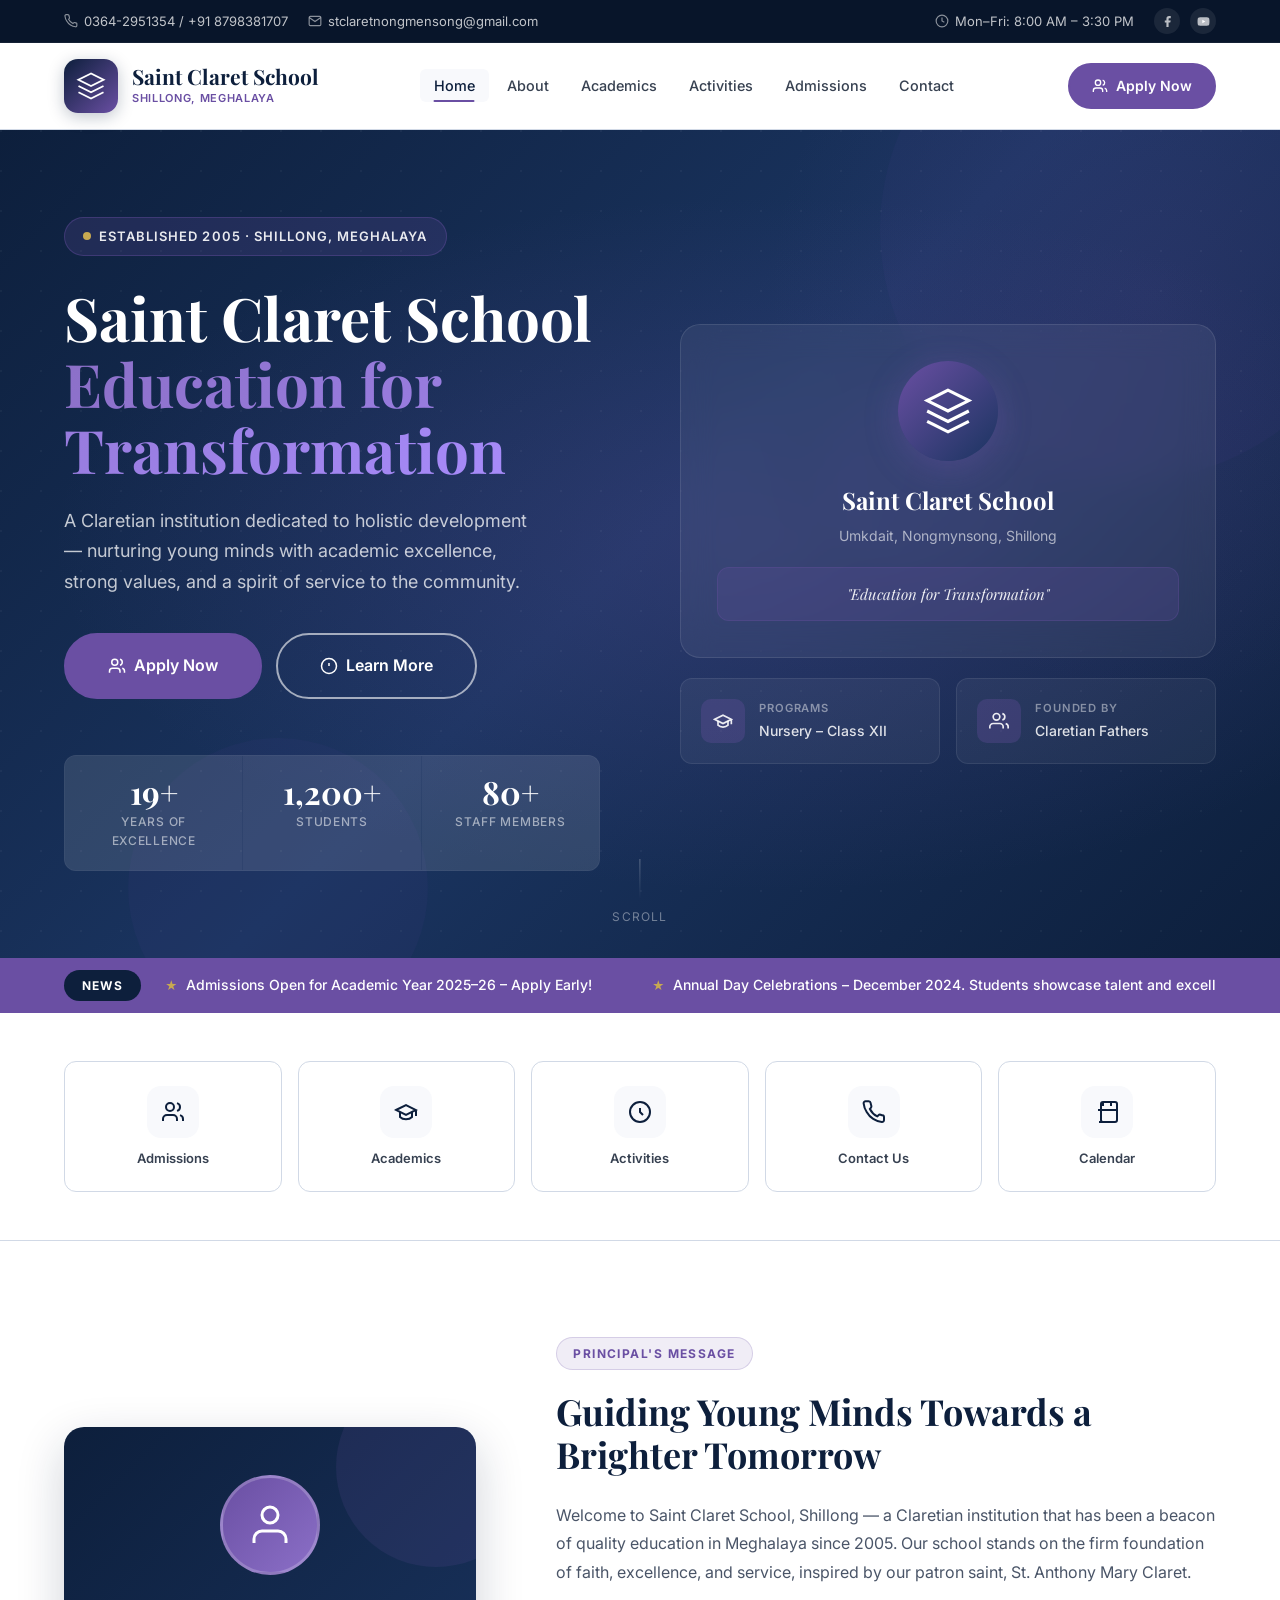
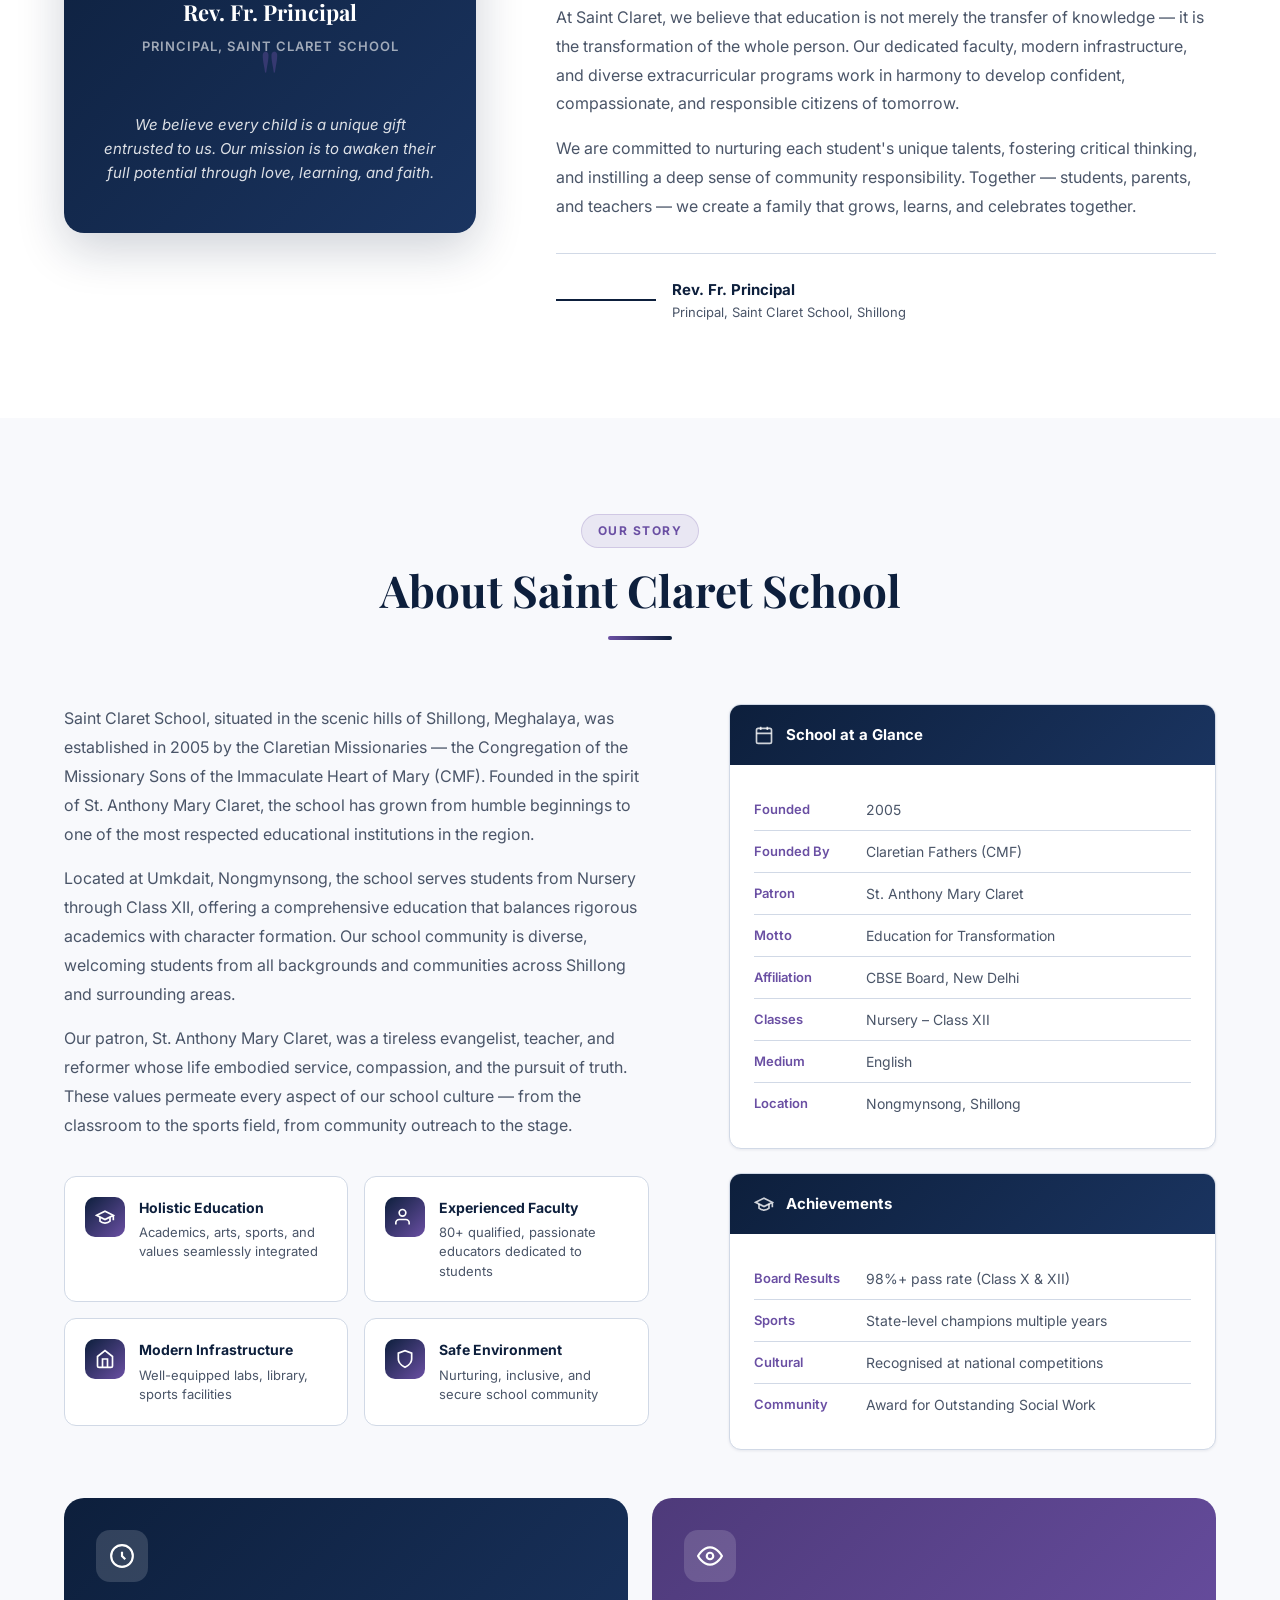
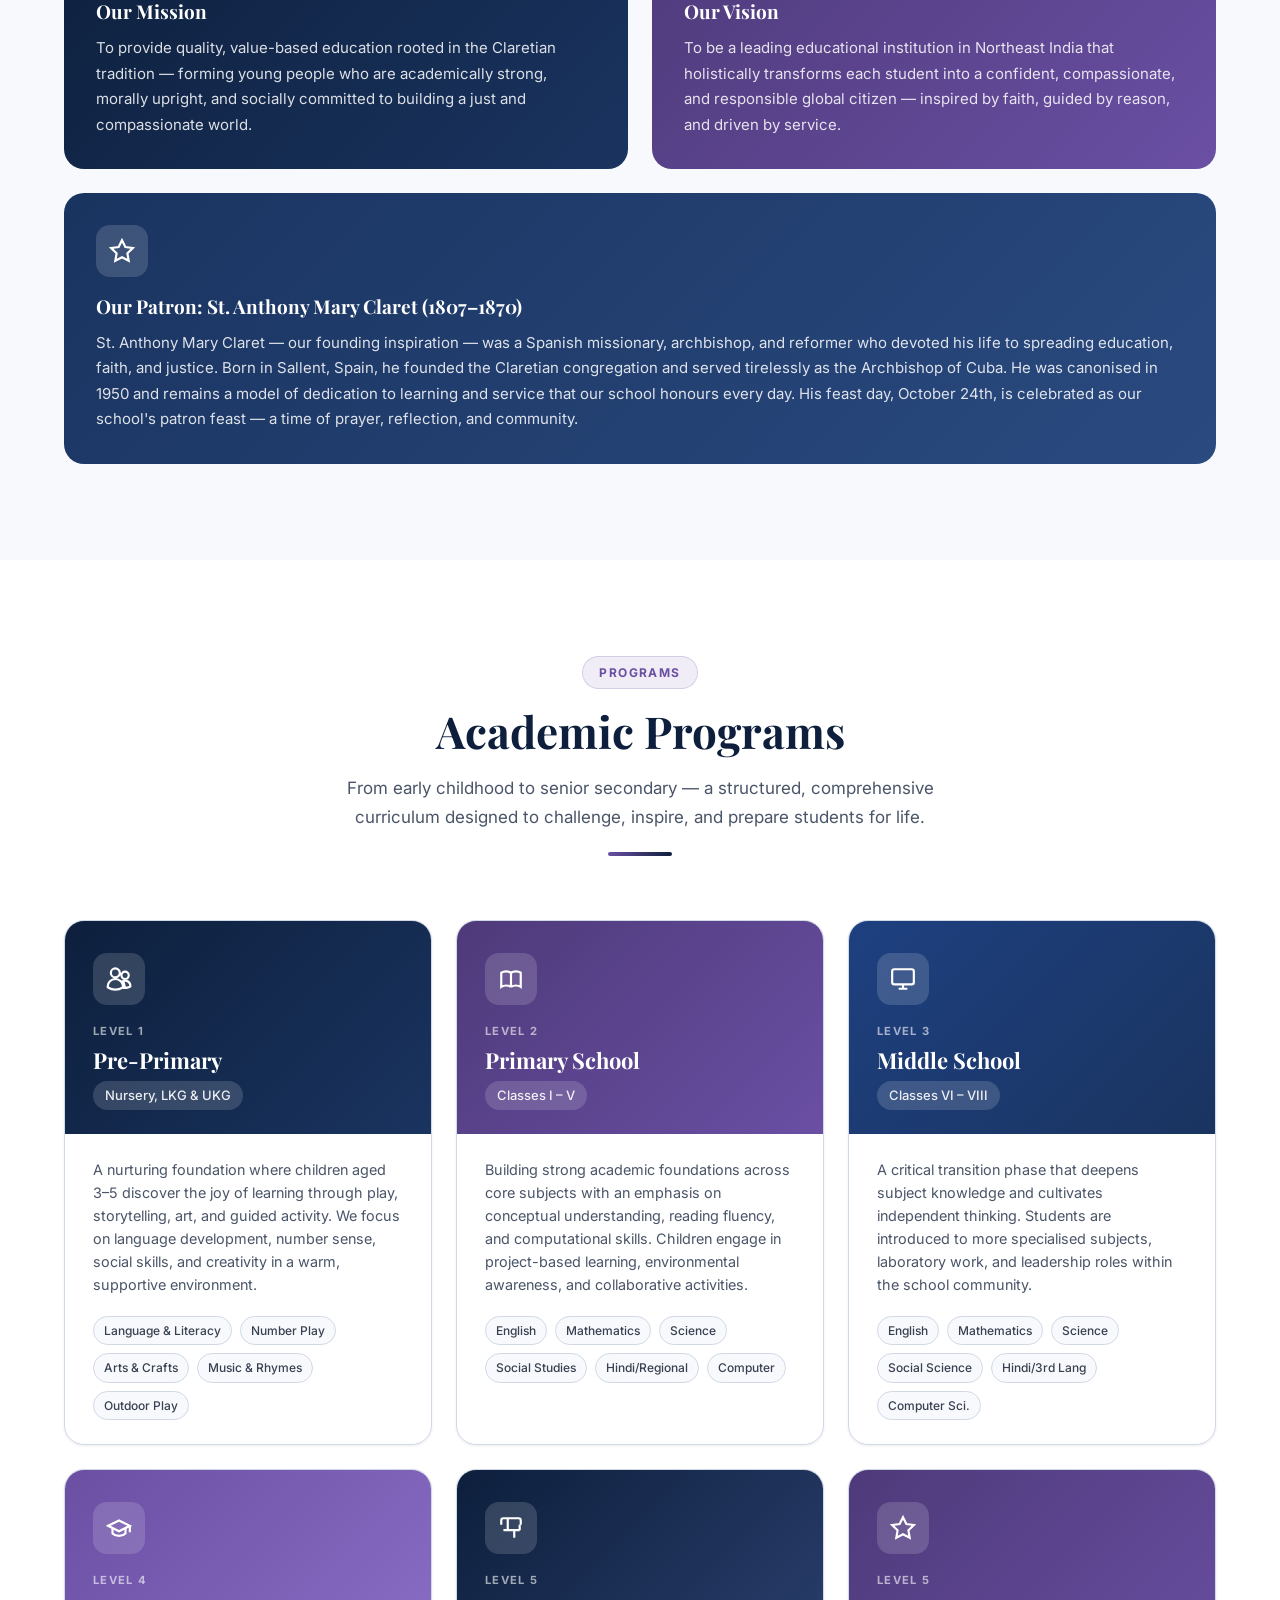
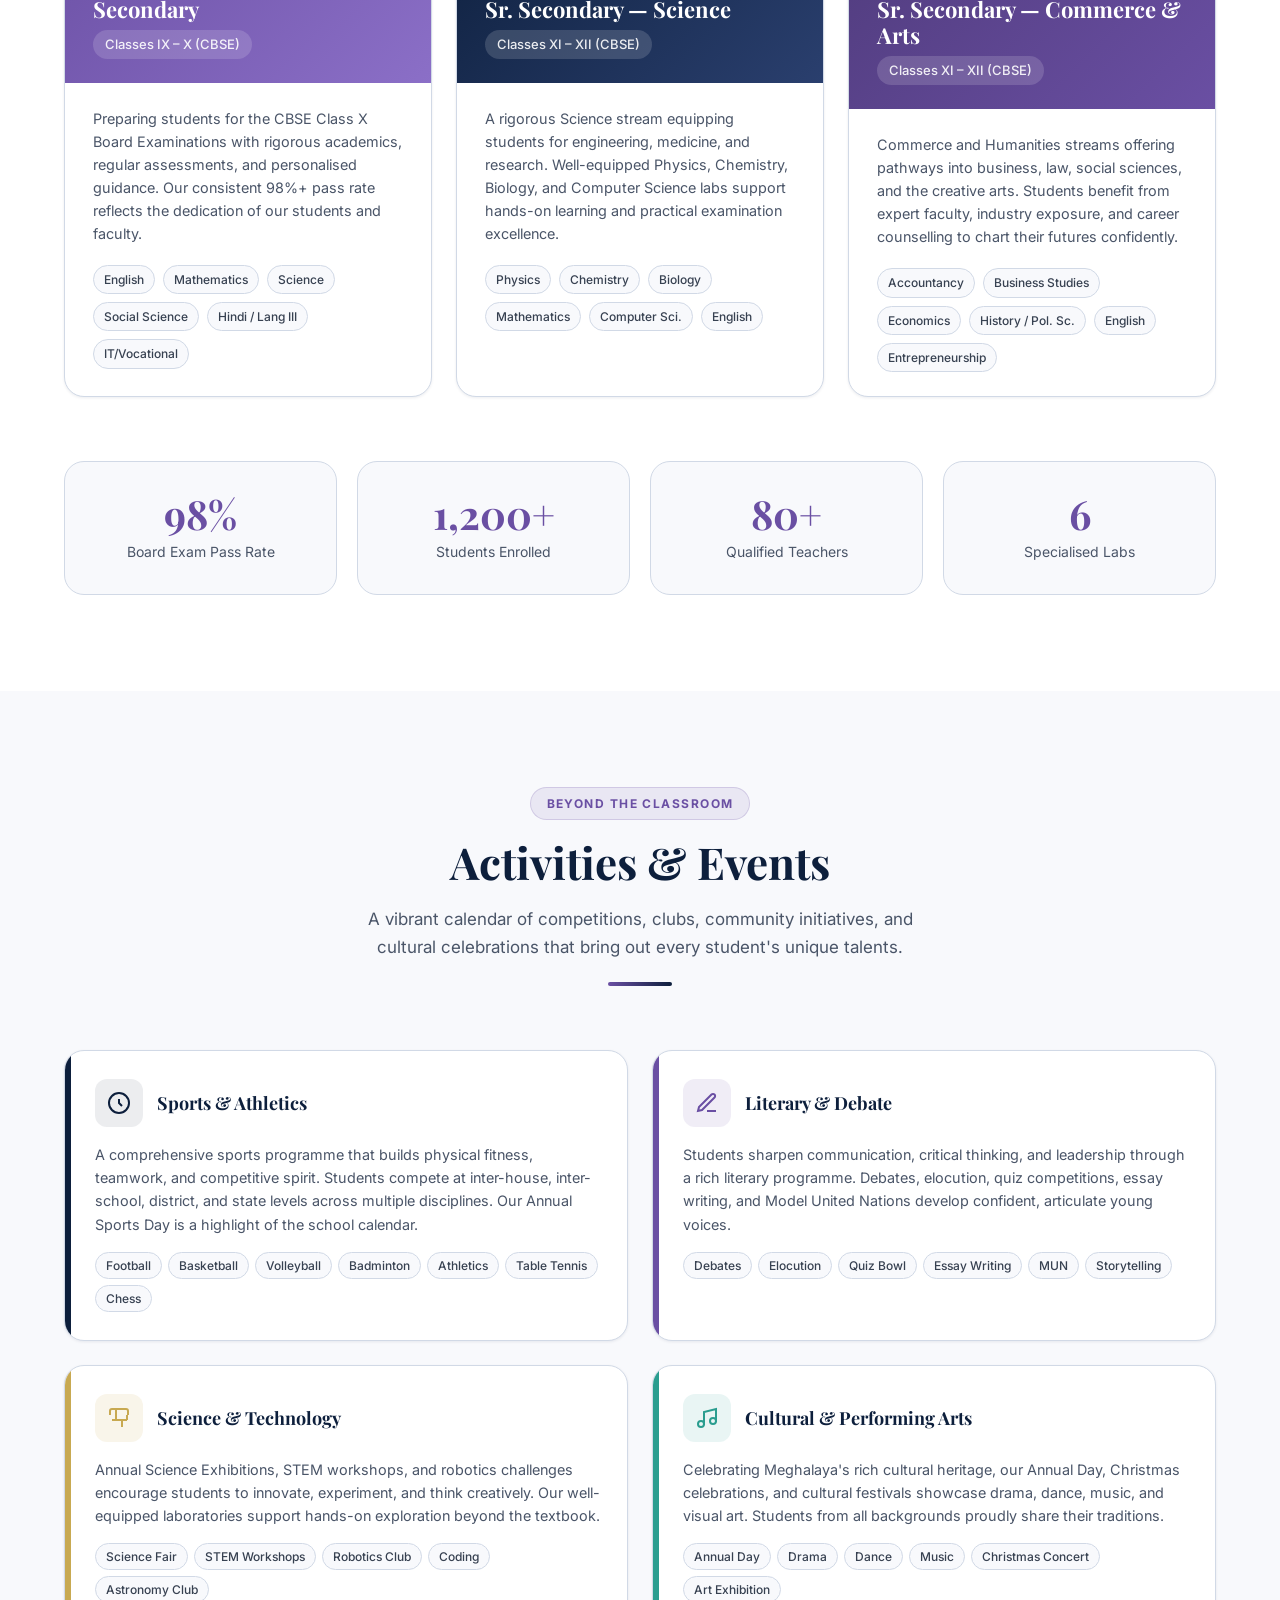
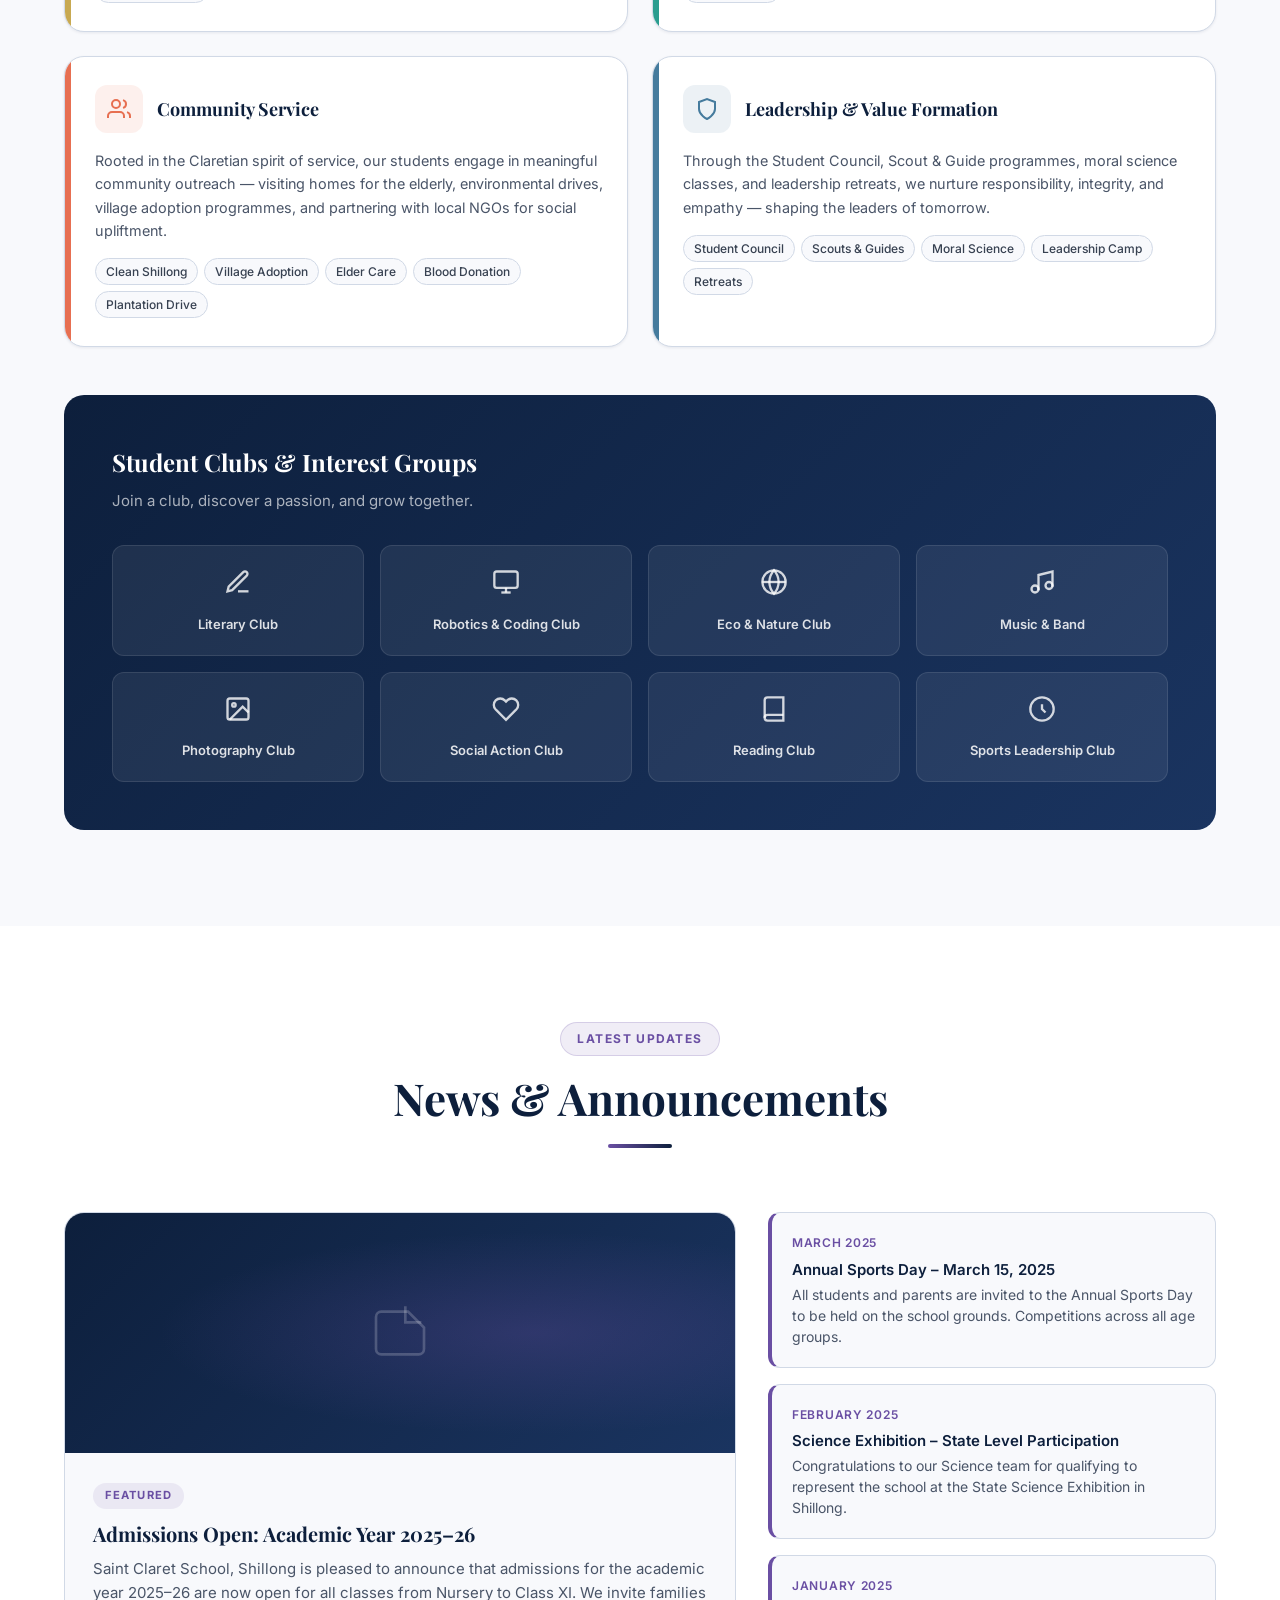
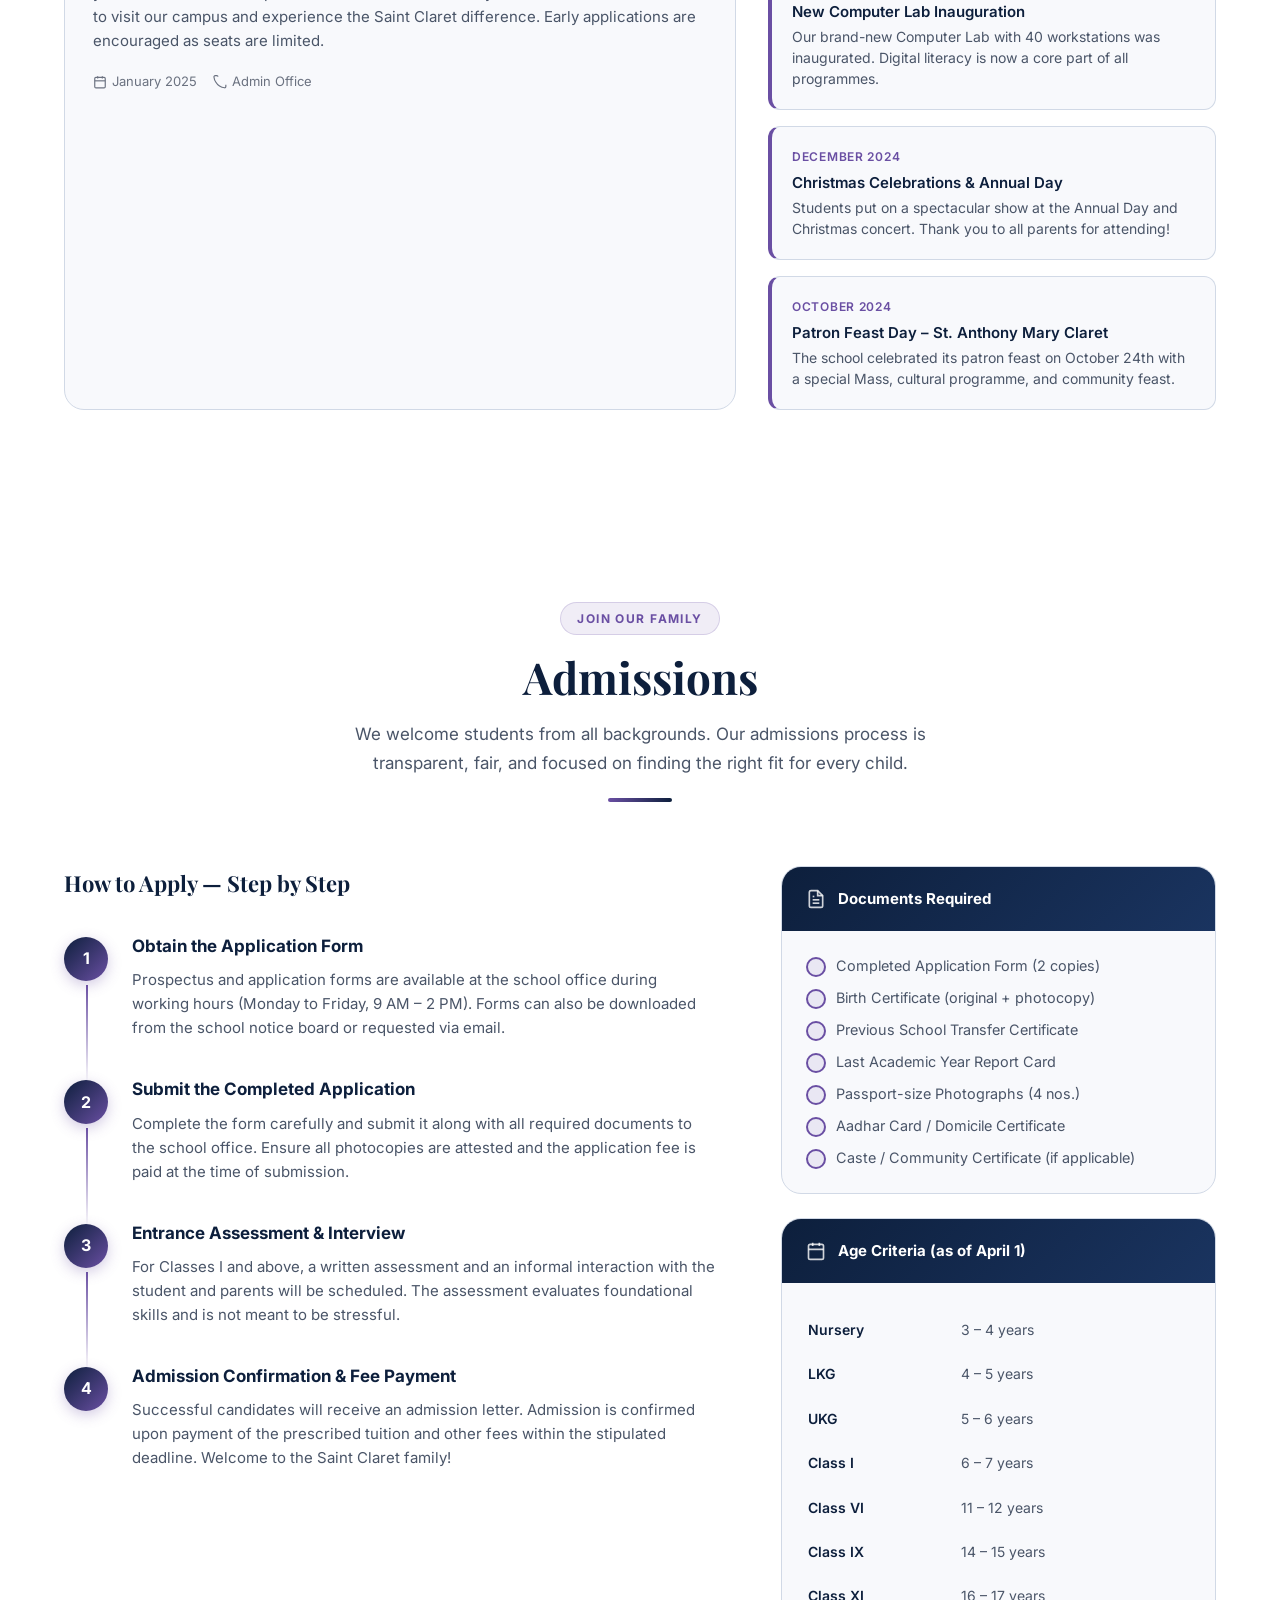
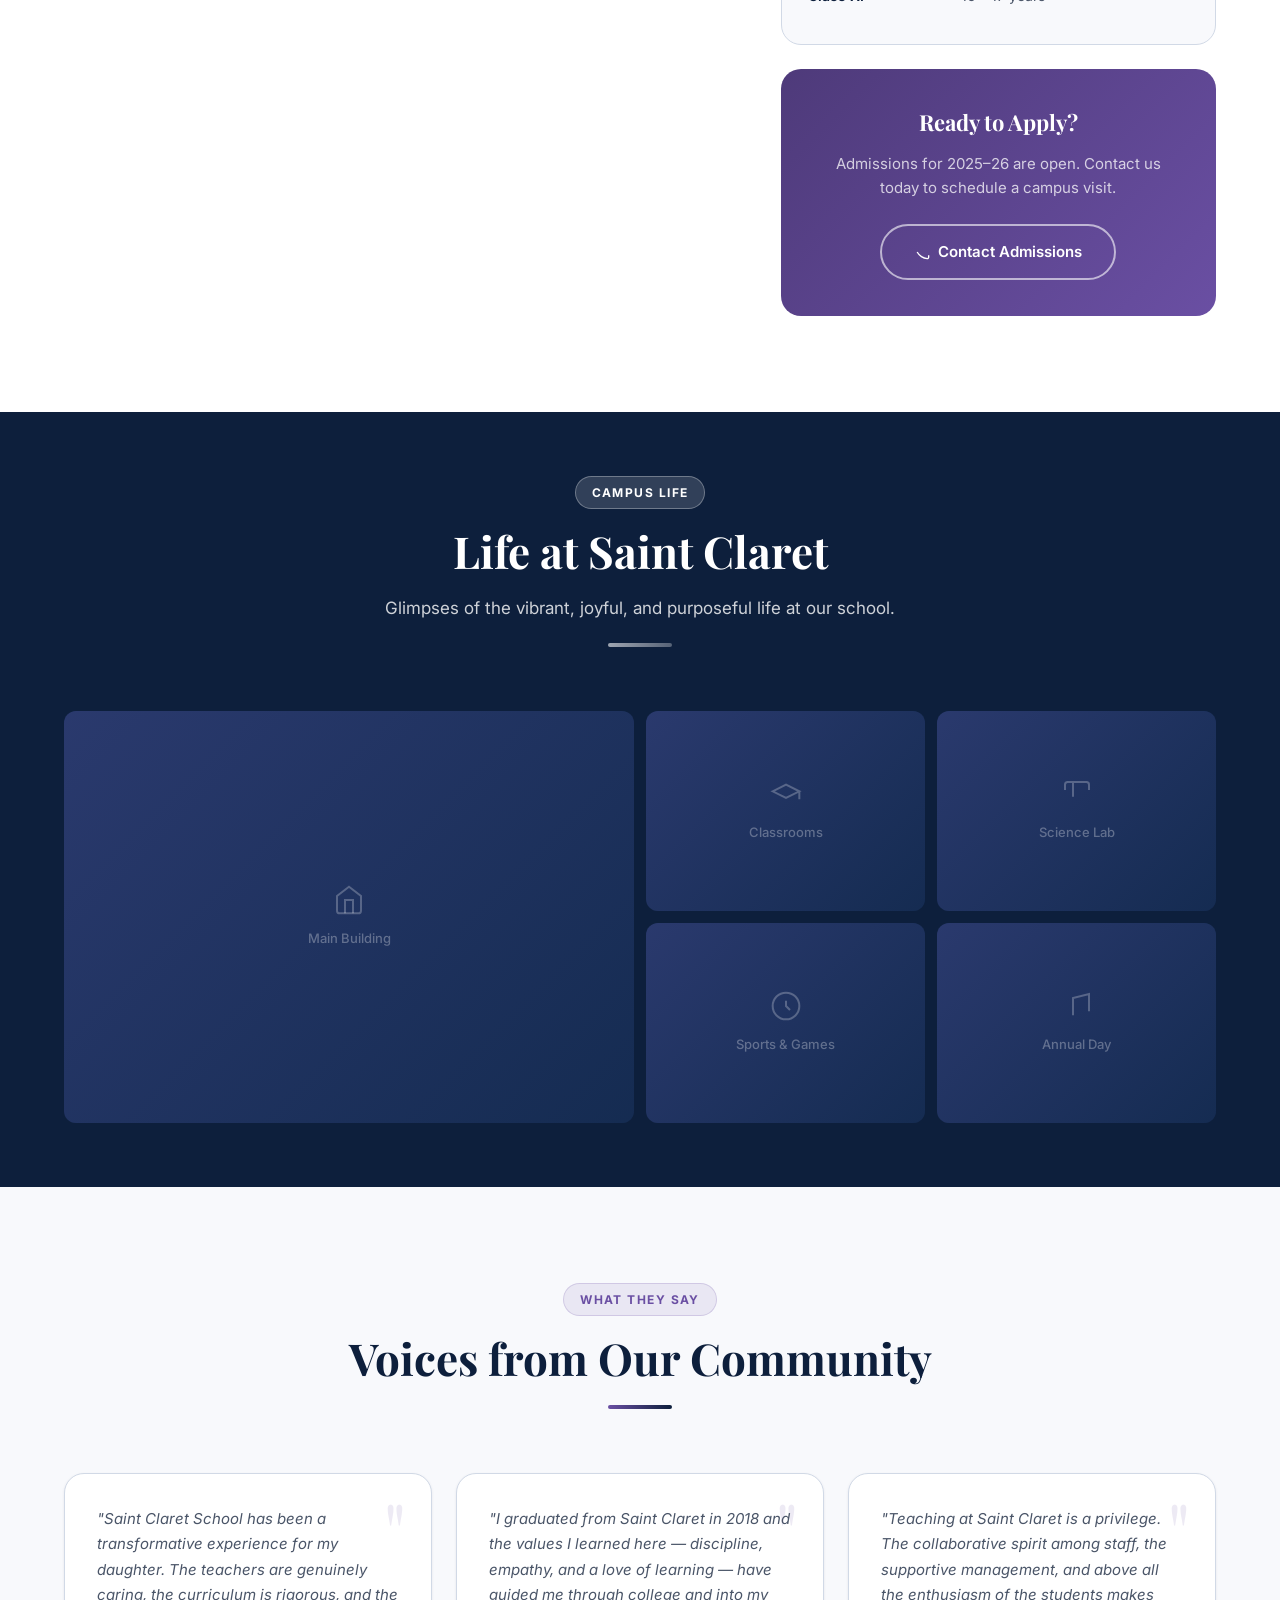
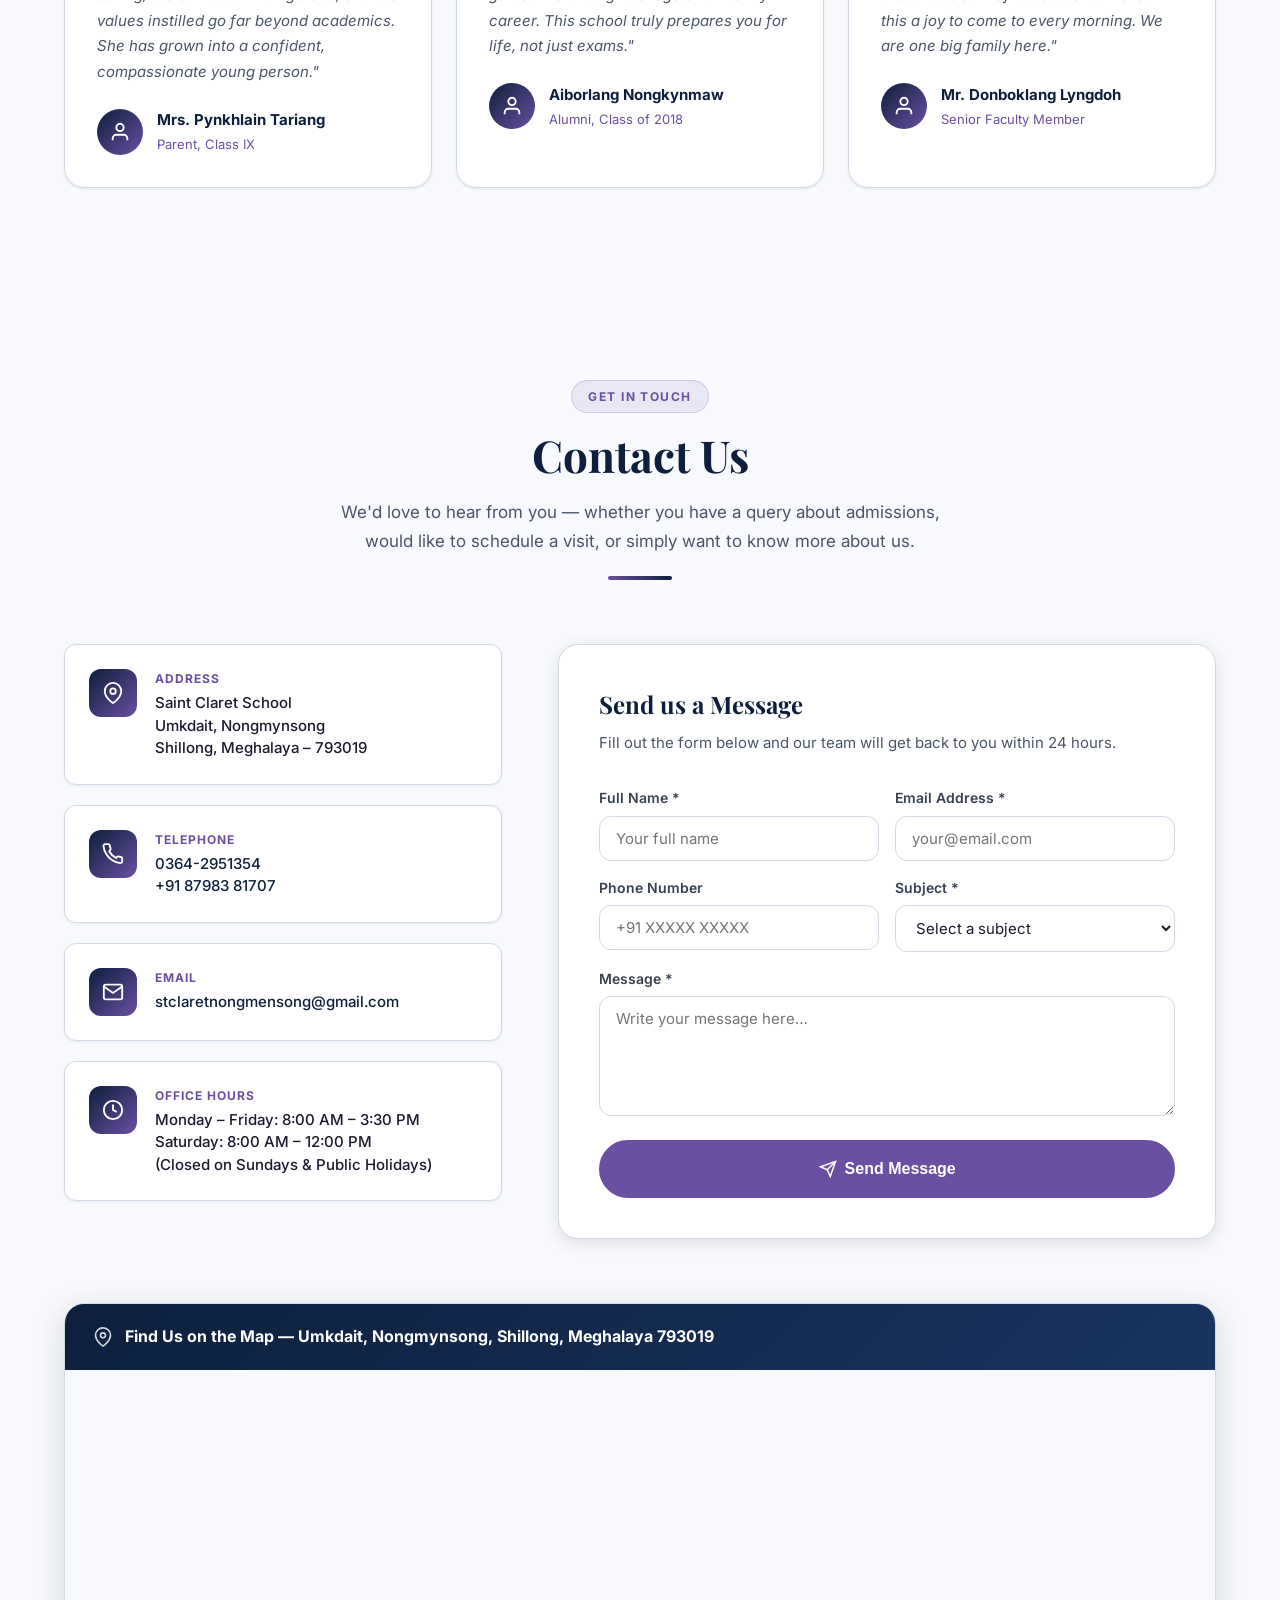
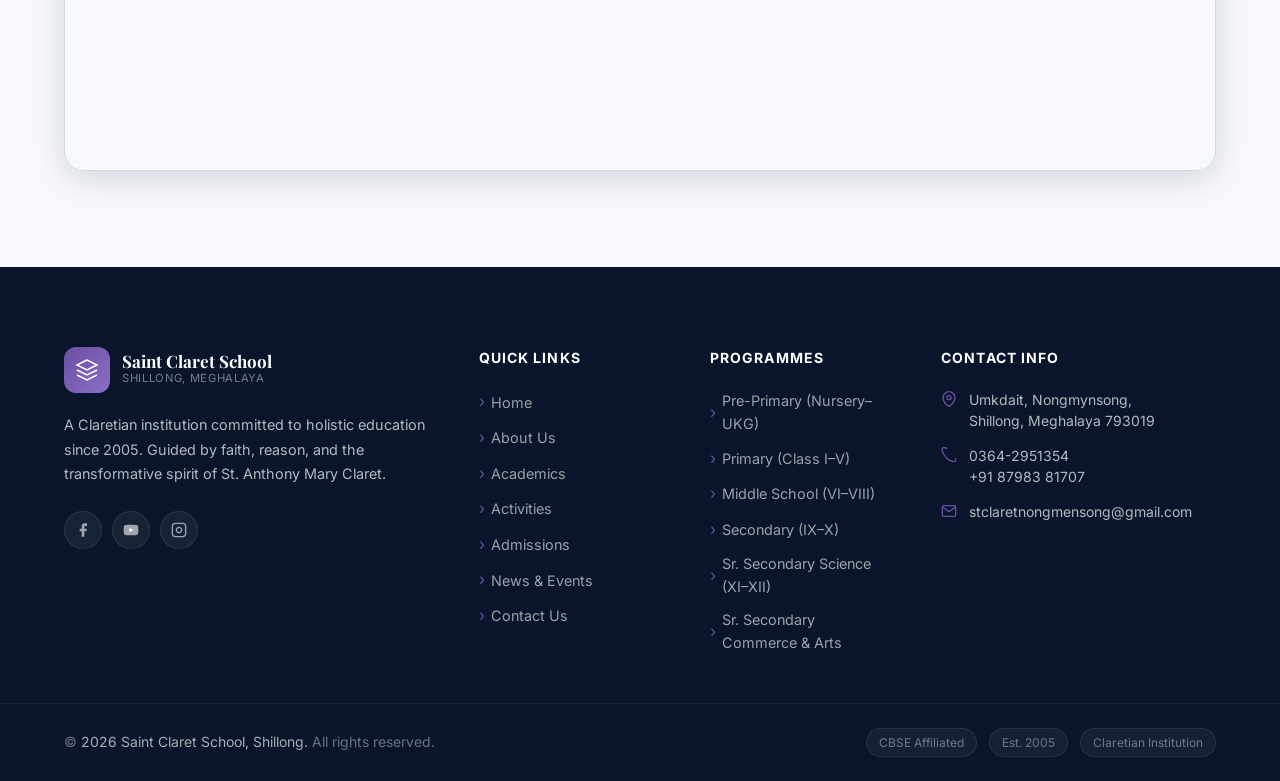
==== index.html @ b9688e5e "Add Saint Claret School website - index.html, styles.css, script.js Agent-Logs-Url: https://github.c" ====
<!DOCTYPE html>
<html lang="en">
<head>
  <meta charset="UTF-8" />
  <meta name="viewport" content="width=device-width, initial-scale=1.0" />
  <meta name="description" content="Saint Claret School, Shillong – A premier educational institution in Meghalaya run by the Claretian Fathers. Offering quality education from Nursery to Class XII. Enroll today." />
  <meta name="keywords" content="Saint Claret School, Shillong, Meghalaya, CBSE school, Claretian, Nongmynsong, admissions" />
  <meta name="author" content="Saint Claret School" />
  <meta property="og:title" content="Saint Claret School | Shillong, Meghalaya" />
  <meta property="og:description" content="Education for Transformation – A Claretian institution in Shillong offering holistic education from Nursery to Class XII." />
  <meta property="og:type" content="website" />
  <title>Saint Claret School | Shillong, Meghalaya</title>
  <!-- Fonts -->
  <link rel="preconnect" href="https://fonts.googleapis.com" />
  <link rel="preconnect" href="https://fonts.gstatic.com" crossorigin />
  <link href="https://fonts.googleapis.com/css2?family=Inter:wght@400;500;600;700&family=Playfair+Display:wght@600;700&display=swap" rel="stylesheet" />
  <!-- Styles -->
  <link rel="stylesheet" href="styles.css" />
  <!-- Favicon inline SVG -->
  <link rel="icon" href="data:image/svg+xml,<svg xmlns='http://www.w3.org/2000/svg' viewBox='0 0 100 100'><rect width='100' height='100' rx='20' fill='%230D1F3C'/><text y='.9em' font-size='72' x='14'>✝</text></svg>" />
</head>
<body>

<!-- =============================================
     TOP BAR
     ============================================= -->
<div class="topbar" role="banner">
  <div class="container">
    <div class="topbar-left">
      <a href="tel:+910364-2951354" class="topbar-item" aria-label="Call us">
        <svg viewBox="0 0 24 24" fill="none" stroke="currentColor" stroke-width="2" aria-hidden="true"><path d="M22 16.92v3a2 2 0 0 1-2.18 2 19.79 19.79 0 0 1-8.63-3.07A19.5 19.5 0 0 1 4.69 12a19.79 19.79 0 0 1-3.07-8.67A2 2 0 0 1 3.6 1.18h3a2 2 0 0 1 2 1.72 12.84 12.84 0 0 0 .7 2.81 2 2 0 0 1-.45 2.11L7.91 9a16 16 0 0 0 7.39 7.39l1.18-1.18a2 2 0 0 1 2.11-.45 12.84 12.84 0 0 0 2.81.7A2 2 0 0 1 22 16.92z"/></svg>
        0364-2951354 / +91 8798381707
      </a>
      <a href="mailto:stclaretnongmensong@gmail.com" class="topbar-item" aria-label="Email us">
        <svg viewBox="0 0 24 24" fill="none" stroke="currentColor" stroke-width="2" aria-hidden="true"><path d="M4 4h16c1.1 0 2 .9 2 2v12c0 1.1-.9 2-2 2H4c-1.1 0-2-.9-2-2V6c0-1.1.9-2 2-2z"/><polyline points="22,6 12,13 2,6"/></svg>
        stclaretnongmensong@gmail.com
      </a>
    </div>
    <div class="topbar-right">
      <span class="topbar-item">
        <svg viewBox="0 0 24 24" fill="none" stroke="currentColor" stroke-width="2" aria-hidden="true"><circle cx="12" cy="12" r="10"/><polyline points="12 6 12 12 16 14"/></svg>
        Mon–Fri: 8:00 AM – 3:30 PM
      </span>
      <div class="topbar-social" aria-label="Social media links">
        <a href="#" aria-label="Facebook">
          <svg viewBox="0 0 24 24" fill="currentColor" aria-hidden="true"><path d="M18 2h-3a5 5 0 0 0-5 5v3H7v4h3v8h4v-8h3l1-4h-4V7a1 1 0 0 1 1-1h3z"/></svg>
        </a>
        <a href="#" aria-label="YouTube">
          <svg viewBox="0 0 24 24" fill="currentColor" aria-hidden="true"><path d="M22.54 6.42a2.78 2.78 0 0 0-1.95-1.96C18.88 4 12 4 12 4s-6.88 0-8.59.46a2.78 2.78 0 0 0-1.95 1.96A29 29 0 0 0 1 12a29 29 0 0 0 .46 5.58A2.78 2.78 0 0 0 3.41 19.6C5.12 20 12 20 12 20s6.88 0 8.59-.4a2.78 2.78 0 0 0 1.95-1.95A29 29 0 0 0 23 12a29 29 0 0 0-.46-5.58z"/><polygon fill="white" points="9.75,15.02 15.5,12 9.75,8.98 9.75,15.02"/></svg>
        </a>
      </div>
    </div>
  </div>
</div>

<!-- =============================================
     HEADER / NAV
     ============================================= -->
<header class="header" id="header" role="banner">
  <div class="container">
    <nav class="navbar" role="navigation" aria-label="Main navigation">
      <a href="#home" class="logo" aria-label="Saint Claret School Home">
        <div class="logo-icon" aria-hidden="true">
          <svg viewBox="0 0 24 24" fill="none" stroke="currentColor" stroke-width="1.5" aria-hidden="true">
            <path d="M12 2L2 7l10 5 10-5-10-5z"/>
            <path d="M2 17l10 5 10-5"/>
            <path d="M2 12l10 5 10-5"/>
          </svg>
        </div>
        <div class="logo-text">
          <span class="logo-name">Saint Claret School</span>
          <span class="logo-tagline">Shillong, Meghalaya</span>
        </div>
      </a>

      <ul class="nav-links" id="navLinks" role="list">
        <li><a href="#home" class="nav-link active">Home</a></li>
        <li><a href="#about" class="nav-link">About</a></li>
        <li><a href="#academics" class="nav-link">Academics</a></li>
        <li><a href="#activities" class="nav-link">Activities</a></li>
        <li><a href="#admissions" class="nav-link">Admissions</a></li>
        <li><a href="#contact" class="nav-link">Contact</a></li>
      </ul>

      <div class="nav-cta" id="navCta">
        <a href="#admissions" class="btn btn-primary btn-sm">
          <svg width="16" height="16" viewBox="0 0 24 24" fill="none" stroke="currentColor" stroke-width="2" aria-hidden="true"><path d="M16 21v-2a4 4 0 0 0-4-4H6a4 4 0 0 0-4 4v2"/><circle cx="9" cy="7" r="4"/><path d="M22 21v-2a4 4 0 0 0-3-3.87"/><path d="M16 3.13a4 4 0 0 1 0 7.75"/></svg>
          Apply Now
        </a>
      </div>

      <button class="nav-toggle" id="navToggle" aria-label="Toggle navigation menu" aria-expanded="false" aria-controls="navLinks">
        <span></span>
        <span></span>
        <span></span>
      </button>
    </nav>
  </div>
</header>

<!-- =============================================
     HERO SECTION
     ============================================= -->
<section class="hero" id="home" aria-label="Hero banner">
  <div class="hero-bg" aria-hidden="true"></div>
  <div class="hero-pattern" aria-hidden="true"></div>
  <div class="hero-shapes" aria-hidden="true">
    <div class="hero-shape hero-shape-1"></div>
    <div class="hero-shape hero-shape-2"></div>
    <div class="hero-shape hero-shape-3"></div>
  </div>

  <div class="container">
    <div class="hero-content">
      <div class="hero-badge">
        <span class="hero-badge-dot" aria-hidden="true"></span>
        Established 2005 · Shillong, Meghalaya
      </div>

      <h1 class="hero-title">
        Saint Claret School<br />
        <span>Education for<br />Transformation</span>
      </h1>

      <p class="hero-subtitle">
        A Claretian institution dedicated to holistic development — nurturing young minds
        with academic excellence, strong values, and a spirit of service to the community.
      </p>

      <div class="hero-actions">
        <a href="#admissions" class="btn btn-primary btn-lg">
          <svg width="18" height="18" viewBox="0 0 24 24" fill="none" stroke="currentColor" stroke-width="2" aria-hidden="true"><path d="M16 21v-2a4 4 0 0 0-4-4H6a4 4 0 0 0-4 4v2"/><circle cx="9" cy="7" r="4"/><path d="M22 21v-2a4 4 0 0 0-3-3.87"/><path d="M16 3.13a4 4 0 0 1 0 7.75"/></svg>
          Apply Now
        </a>
        <a href="#about" class="btn btn-outline btn-lg">
          <svg width="18" height="18" viewBox="0 0 24 24" fill="none" stroke="currentColor" stroke-width="2" aria-hidden="true"><circle cx="12" cy="12" r="10"/><path d="M12 8v4m0 4h.01"/></svg>
          Learn More
        </a>
      </div>

      <div class="hero-stats" role="list" aria-label="School statistics">
        <div class="stat-item" role="listitem">
          <div class="stat-number" data-count="19" data-suffix="+" aria-label="19+ years of excellence">19+</div>
          <div class="stat-label">Years of Excellence</div>
        </div>
        <div class="stat-item" role="listitem">
          <div class="stat-number" data-count="1200" data-suffix="+" aria-label="1200+ students">1200+</div>
          <div class="stat-label">Students</div>
        </div>
        <div class="stat-item" role="listitem">
          <div class="stat-number" data-count="80" data-suffix="+" aria-label="80+ qualified staff">80+</div>
          <div class="stat-label">Staff Members</div>
        </div>
      </div>
    </div>

    <div class="hero-visual" aria-hidden="true">
      <div class="hero-card-main">
        <div class="hero-crest">
          <svg viewBox="0 0 24 24" fill="none" stroke="currentColor" stroke-width="1.5">
            <path d="M12 2L2 7l10 5 10-5-10-5z"/>
            <path d="M2 17l10 5 10-5"/>
            <path d="M2 12l10 5 10-5"/>
          </svg>
        </div>
        <div class="hero-card-name">Saint Claret School</div>
        <div class="hero-card-sub">Umkdait, Nongmynsong, Shillong</div>
        <div class="hero-card-motto">"Education for Transformation"</div>
      </div>

      <div class="hero-cards-row">
        <div class="hero-info-card">
          <div class="hero-info-icon">
            <svg viewBox="0 0 24 24" fill="none" stroke="currentColor" stroke-width="2"><path d="M22 10v6M2 10l10-5 10 5-10 5z"/><path d="M6 12v5c3 3 9 3 12 0v-5"/></svg>
          </div>
          <div class="hero-info-text">
            <div class="hero-info-label">Programs</div>
            <div class="hero-info-value">Nursery – Class XII</div>
          </div>
        </div>
        <div class="hero-info-card">
          <div class="hero-info-icon">
            <svg viewBox="0 0 24 24" fill="none" stroke="currentColor" stroke-width="2"><path d="M17 21v-2a4 4 0 0 0-4-4H5a4 4 0 0 0-4 4v2"/><circle cx="9" cy="7" r="4"/><path d="M23 21v-2a4 4 0 0 0-3-3.87"/><path d="M16 3.13a4 4 0 0 1 0 7.75"/></svg>
          </div>
          <div class="hero-info-text">
            <div class="hero-info-label">Founded By</div>
            <div class="hero-info-value">Claretian Fathers</div>
          </div>
        </div>
      </div>
    </div>
  </div>

  <div class="hero-scroll" aria-hidden="true">
    <div class="hero-scroll-line"></div>
    <span>Scroll</span>
  </div>
</section>

<!-- =============================================
     ANNOUNCEMENT TICKER
     ============================================= -->
<div class="ticker" role="marquee" aria-label="Announcements">
  <div class="container">
    <div class="ticker-label" aria-hidden="true">News</div>
    <div class="ticker-track">
      <div class="ticker-inner">
        <span class="ticker-item">Admissions Open for Academic Year 2025–26 – Apply Early!</span>
        <span class="ticker-item">Annual Day Celebrations – December 2024. Students showcase talent and excellence.</span>
        <span class="ticker-item">Science Exhibition winners represent school at State Level – Congratulations!</span>
        <span class="ticker-item">New Computer Lab inaugurated with 40 state-of-the-art workstations.</span>
        <span class="ticker-item">Inter-School Basketball Championship: Saint Claret wins Silver!</span>
        <span class="ticker-item">Board Exam Results: 98% pass rate with 5 students scoring above 90%.</span>
        <span class="ticker-item">Community Project: Students partner with local NGO for Clean Shillong Drive.</span>
        <span class="ticker-item">Parent-Teacher Meeting scheduled – check the school calendar for dates.</span>
      </div>
    </div>
  </div>
</div>

<!-- =============================================
     QUICK LINKS
     ============================================= -->
<section class="quick-links section-sm" aria-label="Quick access links">
  <div class="container">
    <div class="quick-links-grid">
      <a href="#admissions" class="quick-link-item reveal reveal-delay-1">
        <div class="quick-link-icon" aria-hidden="true">
          <svg viewBox="0 0 24 24" fill="none" stroke="currentColor" stroke-width="2"><path d="M16 21v-2a4 4 0 0 0-4-4H6a4 4 0 0 0-4 4v2"/><circle cx="9" cy="7" r="4"/><path d="M22 21v-2a4 4 0 0 0-3-3.87"/><path d="M16 3.13a4 4 0 0 1 0 7.75"/></svg>
        </div>
        <span class="quick-link-label">Admissions</span>
      </a>
      <a href="#academics" class="quick-link-item reveal reveal-delay-2">
        <div class="quick-link-icon" aria-hidden="true">
          <svg viewBox="0 0 24 24" fill="none" stroke="currentColor" stroke-width="2"><path d="M22 10v6M2 10l10-5 10 5-10 5z"/><path d="M6 12v5c3 3 9 3 12 0v-5"/></svg>
        </div>
        <span class="quick-link-label">Academics</span>
      </a>
      <a href="#activities" class="quick-link-item reveal reveal-delay-3">
        <div class="quick-link-icon" aria-hidden="true">
          <svg viewBox="0 0 24 24" fill="none" stroke="currentColor" stroke-width="2"><circle cx="12" cy="12" r="10"/><path d="M12 8v4l3 3"/></svg>
        </div>
        <span class="quick-link-label">Activities</span>
      </a>
      <a href="#contact" class="quick-link-item reveal reveal-delay-4">
        <div class="quick-link-icon" aria-hidden="true">
          <svg viewBox="0 0 24 24" fill="none" stroke="currentColor" stroke-width="2"><path d="M22 16.92v3a2 2 0 0 1-2.18 2 19.79 19.79 0 0 1-8.63-3.07A19.5 19.5 0 0 1 4.69 12a19.79 19.79 0 0 1-3.07-8.67A2 2 0 0 1 3.6 1.18h3a2 2 0 0 1 2 1.72 12.84 12.84 0 0 0 .7 2.81 2 2 0 0 1-.45 2.11L7.91 9a16 16 0 0 0 7.39 7.39l1.18-1.18a2 2 0 0 1 2.11-.45 12.84 12.84 0 0 0 2.81.7A2 2 0 0 1 22 16.92z"/></svg>
        </div>
        <span class="quick-link-label">Contact Us</span>
      </a>
      <a href="#news" class="quick-link-item reveal reveal-delay-5">
        <div class="quick-link-icon" aria-hidden="true">
          <svg viewBox="0 0 24 24" fill="none" stroke="currentColor" stroke-width="2"><path d="M4 22h16a2 2 0 0 0 2-2V4a2 2 0 0 0-2-2H8a2 2 0 0 0-2 2v16a2 2 0 0 0 2 2z"/><path d="M16 2v4"/><path d="M8 2v4"/><path d="M3 10h18"/></svg>
        </div>
        <span class="quick-link-label">Calendar</span>
      </a>
    </div>
  </div>
</section>

<!-- =============================================
     PRINCIPAL'S MESSAGE
     ============================================= -->
<section class="principal section-padding" id="principal" aria-labelledby="principal-heading">
  <div class="container">
    <div class="principal-grid">
      <div class="principal-visual reveal-left">
        <div class="principal-card">
          <div class="principal-avatar" aria-hidden="true">
            <svg viewBox="0 0 24 24" fill="none" stroke="currentColor" stroke-width="1.5">
              <path d="M20 21v-2a4 4 0 0 0-4-4H8a4 4 0 0 0-4 4v2"/>
              <circle cx="12" cy="7" r="4"/>
            </svg>
          </div>
          <div class="principal-name">Rev. Fr. Principal</div>
          <div class="principal-role">Principal, Saint Claret School</div>
          <span class="principal-quote-mark" aria-hidden="true">"</span>
          <p class="principal-card-quote">
            We believe every child is a unique gift entrusted to us. Our mission is to
            awaken their full potential through love, learning, and faith.
          </p>
        </div>
      </div>

      <div class="principal-content reveal-right">
        <div class="principal-tag">Principal's Message</div>
        <h2 class="principal-title" id="principal-heading">
          Guiding Young Minds Towards a Brighter Tomorrow
        </h2>
        <p class="principal-text">
          Welcome to Saint Claret School, Shillong — a Claretian institution that has been a beacon
          of quality education in Meghalaya since 2005. Our school stands on the firm foundation of
          faith, excellence, and service, inspired by our patron saint, St. Anthony Mary Claret.
        </p>
        <p class="principal-text">
          At Saint Claret, we believe that education is not merely the transfer of knowledge — it is
          the transformation of the whole person. Our dedicated faculty, modern infrastructure, and
          diverse extracurricular programs work in harmony to develop confident, compassionate, and
          responsible citizens of tomorrow.
        </p>
        <p class="principal-text">
          We are committed to nurturing each student's unique talents, fostering critical thinking,
          and instilling a deep sense of community responsibility. Together — students, parents, and
          teachers — we create a family that grows, learns, and celebrates together.
        </p>
        <div class="principal-signature">
          <div class="principal-sig-line" aria-hidden="true"></div>
          <div class="principal-sig-info">
            <div class="principal-sig-name">Rev. Fr. Principal</div>
            <div class="principal-sig-role">Principal, Saint Claret School, Shillong</div>
          </div>
        </div>
      </div>
    </div>
  </div>
</section>

<!-- =============================================
     ABOUT SECTION
     ============================================= -->
<section class="about section-padding" id="about" aria-labelledby="about-heading">
  <div class="container">
    <div class="section-header reveal">
      <span class="section-tag">Our Story</span>
      <h2 class="section-title" id="about-heading">About Saint Claret School</h2>
      <div class="section-divider" aria-hidden="true"></div>
    </div>

    <div class="about-grid">
      <div class="about-content">
        <p class="about-text reveal">
          Saint Claret School, situated in the scenic hills of Shillong, Meghalaya, was established
          in 2005 by the Claretian Missionaries — the Congregation of the Missionary Sons of the
          Immaculate Heart of Mary (CMF). Founded in the spirit of St. Anthony Mary Claret, the school
          has grown from humble beginnings to one of the most respected educational institutions in
          the region.
        </p>
        <p class="about-text reveal reveal-delay-1">
          Located at Umkdait, Nongmynsong, the school serves students from Nursery through Class XII,
          offering a comprehensive education that balances rigorous academics with character formation.
          Our school community is diverse, welcoming students from all backgrounds and communities
          across Shillong and surrounding areas.
        </p>
        <p class="about-text reveal reveal-delay-2">
          Our patron, St. Anthony Mary Claret, was a tireless evangelist, teacher, and reformer whose
          life embodied service, compassion, and the pursuit of truth. These values permeate every
          aspect of our school culture — from the classroom to the sports field, from community
          outreach to the stage.
        </p>

        <div class="about-highlights">
          <div class="highlight-item reveal reveal-delay-1">
            <div class="highlight-icon" aria-hidden="true">
              <svg viewBox="0 0 24 24" fill="none" stroke="currentColor" stroke-width="2"><path d="M22 10v6M2 10l10-5 10 5-10 5z"/><path d="M6 12v5c3 3 9 3 12 0v-5"/></svg>
            </div>
            <div class="highlight-text">
              <div class="highlight-title">Holistic Education</div>
              <div class="highlight-desc">Academics, arts, sports, and values seamlessly integrated</div>
            </div>
          </div>
          <div class="highlight-item reveal reveal-delay-2">
            <div class="highlight-icon" aria-hidden="true">
              <svg viewBox="0 0 24 24" fill="none" stroke="currentColor" stroke-width="2"><path d="M17 21v-2a4 4 0 0 0-4-4H5a4 4 0 0 0-4 4v2"/><circle cx="9" cy="7" r="4"/></svg>
            </div>
            <div class="highlight-text">
              <div class="highlight-title">Experienced Faculty</div>
              <div class="highlight-desc">80+ qualified, passionate educators dedicated to students</div>
            </div>
          </div>
          <div class="highlight-item reveal reveal-delay-3">
            <div class="highlight-icon" aria-hidden="true">
              <svg viewBox="0 0 24 24" fill="none" stroke="currentColor" stroke-width="2"><path d="M3 9l9-7 9 7v11a2 2 0 0 1-2 2H5a2 2 0 0 1-2-2z"/><polyline points="9 22 9 12 15 12 15 22"/></svg>
            </div>
            <div class="highlight-text">
              <div class="highlight-title">Modern Infrastructure</div>
              <div class="highlight-desc">Well-equipped labs, library, sports facilities</div>
            </div>
          </div>
          <div class="highlight-item reveal reveal-delay-4">
            <div class="highlight-icon" aria-hidden="true">
              <svg viewBox="0 0 24 24" fill="none" stroke="currentColor" stroke-width="2"><path d="M12 22s8-4 8-10V5l-8-3-8 3v7c0 6 8 10 8 10z"/></svg>
            </div>
            <div class="highlight-text">
              <div class="highlight-title">Safe Environment</div>
              <div class="highlight-desc">Nurturing, inclusive, and secure school community</div>
            </div>
          </div>
        </div>
      </div>

      <div class="about-sidebar">
        <div class="info-card reveal-right">
          <div class="info-card-header">
            <svg viewBox="0 0 24 24" fill="none" stroke="currentColor" stroke-width="2" aria-hidden="true"><rect x="3" y="4" width="18" height="18" rx="2" ry="2"/><line x1="16" y1="2" x2="16" y2="6"/><line x1="8" y1="2" x2="8" y2="6"/><line x1="3" y1="10" x2="21" y2="10"/></svg>
            <h3>School at a Glance</h3>
          </div>
          <div class="info-card-body">
            <div class="info-row">
              <span class="info-label">Founded</span>
              <span class="info-value">2005</span>
            </div>
            <div class="info-row">
              <span class="info-label">Founded By</span>
              <span class="info-value">Claretian Fathers (CMF)</span>
            </div>
            <div class="info-row">
              <span class="info-label">Patron</span>
              <span class="info-value">St. Anthony Mary Claret</span>
            </div>
            <div class="info-row">
              <span class="info-label">Motto</span>
              <span class="info-value">Education for Transformation</span>
            </div>
            <div class="info-row">
              <span class="info-label">Affiliation</span>
              <span class="info-value">CBSE Board, New Delhi</span>
            </div>
            <div class="info-row">
              <span class="info-label">Classes</span>
              <span class="info-value">Nursery – Class XII</span>
            </div>
            <div class="info-row">
              <span class="info-label">Medium</span>
              <span class="info-value">English</span>
            </div>
            <div class="info-row">
              <span class="info-label">Location</span>
              <span class="info-value">Nongmynsong, Shillong</span>
            </div>
          </div>
        </div>

        <div class="info-card reveal-right reveal-delay-2">
          <div class="info-card-header">
            <svg viewBox="0 0 24 24" fill="none" stroke="currentColor" stroke-width="2" aria-hidden="true"><path d="M22 10v6M2 10l10-5 10 5-10 5z"/><path d="M6 12v5c3 3 9 3 12 0v-5"/></svg>
            <h3>Achievements</h3>
          </div>
          <div class="info-card-body">
            <div class="info-row">
              <span class="info-label">Board Results</span>
              <span class="info-value">98%+ pass rate (Class X & XII)</span>
            </div>
            <div class="info-row">
              <span class="info-label">Sports</span>
              <span class="info-value">State-level champions multiple years</span>
            </div>
            <div class="info-row">
              <span class="info-label">Cultural</span>
              <span class="info-value">Recognised at national competitions</span>
            </div>
            <div class="info-row">
              <span class="info-label">Community</span>
              <span class="info-value">Award for Outstanding Social Work</span>
            </div>
          </div>
        </div>
      </div>
    </div>

    <!-- Mission / Vision / Patron -->
    <div class="mvv-grid">
      <div class="mvv-card mvv-card-mission reveal reveal-delay-1">
        <div class="mvv-icon" aria-hidden="true">
          <svg viewBox="0 0 24 24" fill="none" stroke="currentColor" stroke-width="2"><circle cx="12" cy="12" r="10"/><path d="M12 8v4l3 3"/></svg>
        </div>
        <h3>Our Mission</h3>
        <p>
          To provide quality, value-based education rooted in the Claretian tradition —
          forming young people who are academically strong, morally upright, and socially
          committed to building a just and compassionate world.
        </p>
      </div>
      <div class="mvv-card mvv-card-vision reveal reveal-delay-2">
        <div class="mvv-icon" aria-hidden="true">
          <svg viewBox="0 0 24 24" fill="none" stroke="currentColor" stroke-width="2"><path d="M1 12s4-8 11-8 11 8 11 8-4 8-11 8-11-8-11-8z"/><circle cx="12" cy="12" r="3"/></svg>
        </div>
        <h3>Our Vision</h3>
        <p>
          To be a leading educational institution in Northeast India that holistically transforms
          each student into a confident, compassionate, and responsible global citizen — inspired
          by faith, guided by reason, and driven by service.
        </p>
      </div>
      <div class="mvv-card mvv-card-patron reveal reveal-delay-3">
        <div class="mvv-icon" aria-hidden="true">
          <svg viewBox="0 0 24 24" fill="none" stroke="currentColor" stroke-width="2"><path d="M12 2l3.09 6.26L22 9.27l-5 4.87 1.18 6.88L12 17.77l-6.18 3.25L7 14.14 2 9.27l6.91-1.01L12 2z"/></svg>
        </div>
        <h3>Our Patron: St. Anthony Mary Claret (1807–1870)</h3>
        <p>
          St. Anthony Mary Claret — our founding inspiration — was a Spanish missionary, archbishop,
          and reformer who devoted his life to spreading education, faith, and justice. Born in Sallent,
          Spain, he founded the Claretian congregation and served tirelessly as the Archbishop of Cuba.
          He was canonised in 1950 and remains a model of dedication to learning and service that our
          school honours every day. His feast day, October 24th, is celebrated as our school's patron
          feast — a time of prayer, reflection, and community.
        </p>
      </div>
    </div>
  </div>
</section>

<!-- =============================================
     ACADEMICS SECTION
     ============================================= -->
<section class="academics section-padding" id="academics" aria-labelledby="academics-heading">
  <div class="container">
    <div class="section-header reveal">
      <span class="section-tag">Programs</span>
      <h2 class="section-title" id="academics-heading">Academic Programs</h2>
      <p class="section-subtitle">
        From early childhood to senior secondary — a structured, comprehensive curriculum
        designed to challenge, inspire, and prepare students for life.
      </p>
      <div class="section-divider" aria-hidden="true"></div>
    </div>

    <div class="programs-grid">
      <!-- Pre-Primary -->
      <div class="program-card reveal reveal-delay-1">
        <div class="program-header">
          <div class="program-icon" aria-hidden="true">
            <svg viewBox="0 0 24 24" fill="none" stroke="currentColor" stroke-width="2"><path d="M4.5 6.375a4.125 4.125 0 1 1 8.25 0 4.125 4.125 0 0 1-8.25 0zM14.25 8.625a3.375 3.375 0 1 1 6.75 0 3.375 3.375 0 0 1-6.75 0zM1.5 19.125a7.125 7.125 0 0 1 14.25 0v.003l-.001.119a.75.75 0 0 1-.363.63 13.067 13.067 0 0 1-6.761 1.873c-2.472 0-4.786-.684-6.76-1.873a.75.75 0 0 1-.364-.63l-.001-.122zM17.25 19.128l-.001.144a2.25 2.25 0 0 1-.233.96 10.088 10.088 0 0 0 5.06-1.01.75.75 0 0 0 .42-.643 4.875 4.875 0 0 0-6.957-4.611 8.586 8.586 0 0 1 1.71 5.157v.003z"/></svg>
          </div>
          <div class="program-level">Level 1</div>
          <h3 class="program-name">Pre-Primary</h3>
          <span class="program-grade">Nursery, LKG &amp; UKG</span>
        </div>
        <div class="program-body">
          <p class="program-desc">
            A nurturing foundation where children aged 3–5 discover the joy of learning through play,
            storytelling, art, and guided activity. We focus on language development, number sense,
            social skills, and creativity in a warm, supportive environment.
          </p>
          <div class="program-subjects" aria-label="Activities included">
            <span class="subject-tag">Language & Literacy</span>
            <span class="subject-tag">Number Play</span>
            <span class="subject-tag">Arts & Crafts</span>
            <span class="subject-tag">Music & Rhymes</span>
            <span class="subject-tag">Outdoor Play</span>
          </div>
        </div>
      </div>

      <!-- Primary -->
      <div class="program-card reveal reveal-delay-2">
        <div class="program-header">
          <div class="program-icon" aria-hidden="true">
            <svg viewBox="0 0 24 24" fill="none" stroke="currentColor" stroke-width="2"><path d="M12 6.253v13m0-13C10.832 5.477 9.246 5 7.5 5S4.168 5.477 3 6.253v13C4.168 18.477 5.754 18 7.5 18s3.332.477 4.5 1.253m0-13C13.168 5.477 14.754 5 16.5 5c1.747 0 3.332.477 4.5 1.253v13C19.832 18.477 18.247 18 16.5 18c-1.746 0-3.332.477-4.5 1.253"/></svg>
          </div>
          <div class="program-level">Level 2</div>
          <h3 class="program-name">Primary School</h3>
          <span class="program-grade">Classes I – V</span>
        </div>
        <div class="program-body">
          <p class="program-desc">
            Building strong academic foundations across core subjects with an emphasis on conceptual
            understanding, reading fluency, and computational skills. Children engage in project-based
            learning, environmental awareness, and collaborative activities.
          </p>
          <div class="program-subjects" aria-label="Subjects included">
            <span class="subject-tag">English</span>
            <span class="subject-tag">Mathematics</span>
            <span class="subject-tag">Science</span>
            <span class="subject-tag">Social Studies</span>
            <span class="subject-tag">Hindi/Regional</span>
            <span class="subject-tag">Computer</span>
          </div>
        </div>
      </div>

      <!-- Middle School -->
      <div class="program-card reveal reveal-delay-3">
        <div class="program-header">
          <div class="program-icon" aria-hidden="true">
            <svg viewBox="0 0 24 24" fill="none" stroke="currentColor" stroke-width="2"><rect x="2" y="3" width="20" height="14" rx="2" ry="2"/><line x1="8" y1="21" x2="16" y2="21"/><line x1="12" y1="17" x2="12" y2="21"/></svg>
          </div>
          <div class="program-level">Level 3</div>
          <h3 class="program-name">Middle School</h3>
          <span class="program-grade">Classes VI – VIII</span>
        </div>
        <div class="program-body">
          <p class="program-desc">
            A critical transition phase that deepens subject knowledge and cultivates independent
            thinking. Students are introduced to more specialised subjects, laboratory work, and
            leadership roles within the school community.
          </p>
          <div class="program-subjects" aria-label="Subjects included">
            <span class="subject-tag">English</span>
            <span class="subject-tag">Mathematics</span>
            <span class="subject-tag">Science</span>
            <span class="subject-tag">Social Science</span>
            <span class="subject-tag">Hindi/3rd Lang</span>
            <span class="subject-tag">Computer Sci.</span>
          </div>
        </div>
      </div>

      <!-- Secondary (Class X) -->
      <div class="program-card reveal reveal-delay-1">
        <div class="program-header">
          <div class="program-icon" aria-hidden="true">
            <svg viewBox="0 0 24 24" fill="none" stroke="currentColor" stroke-width="2"><path d="M22 10v6M2 10l10-5 10 5-10 5z"/><path d="M6 12v5c3 3 9 3 12 0v-5"/></svg>
          </div>
          <div class="program-level">Level 4</div>
          <h3 class="program-name">Secondary</h3>
          <span class="program-grade">Classes IX – X (CBSE)</span>
        </div>
        <div class="program-body">
          <p class="program-desc">
            Preparing students for the CBSE Class X Board Examinations with rigorous academics,
            regular assessments, and personalised guidance. Our consistent 98%+ pass rate reflects
            the dedication of our students and faculty.
          </p>
          <div class="program-subjects" aria-label="Subjects included">
            <span class="subject-tag">English</span>
            <span class="subject-tag">Mathematics</span>
            <span class="subject-tag">Science</span>
            <span class="subject-tag">Social Science</span>
            <span class="subject-tag">Hindi / Lang III</span>
            <span class="subject-tag">IT/Vocational</span>
          </div>
        </div>
      </div>

      <!-- Senior Secondary Science -->
      <div class="program-card reveal reveal-delay-2">
        <div class="program-header">
          <div class="program-icon" aria-hidden="true">
            <svg viewBox="0 0 24 24" fill="none" stroke="currentColor" stroke-width="2"><path d="M9 3H5a2 2 0 0 0-2 2v4m6-6h10a2 2 0 0 1 2 2v4M9 3v11m0 0H5m4 0h5m6 0V9m0 5h-5m0 0v7m0-7H9"/></svg>
          </div>
          <div class="program-level">Level 5</div>
          <h3 class="program-name">Sr. Secondary — Science</h3>
          <span class="program-grade">Classes XI – XII (CBSE)</span>
        </div>
        <div class="program-body">
          <p class="program-desc">
            A rigorous Science stream equipping students for engineering, medicine, and research.
            Well-equipped Physics, Chemistry, Biology, and Computer Science labs support
            hands-on learning and practical examination excellence.
          </p>
          <div class="program-subjects" aria-label="Subjects included">
            <span class="subject-tag">Physics</span>
            <span class="subject-tag">Chemistry</span>
            <span class="subject-tag">Biology</span>
            <span class="subject-tag">Mathematics</span>
            <span class="subject-tag">Computer Sci.</span>
            <span class="subject-tag">English</span>
          </div>
        </div>
      </div>

      <!-- Senior Secondary Commerce/Humanities -->
      <div class="program-card reveal reveal-delay-3">
        <div class="program-header">
          <div class="program-icon" aria-hidden="true">
            <svg viewBox="0 0 24 24" fill="none" stroke="currentColor" stroke-width="2"><path d="M12 2l3.09 6.26L22 9.27l-5 4.87 1.18 6.88L12 17.77l-6.18 3.25L7 14.14 2 9.27l6.91-1.01L12 2z"/></svg>
          </div>
          <div class="program-level">Level 5</div>
          <h3 class="program-name">Sr. Secondary — Commerce &amp; Arts</h3>
          <span class="program-grade">Classes XI – XII (CBSE)</span>
        </div>
        <div class="program-body">
          <p class="program-desc">
            Commerce and Humanities streams offering pathways into business, law, social sciences,
            and the creative arts. Students benefit from expert faculty, industry exposure, and
            career counselling to chart their futures confidently.
          </p>
          <div class="program-subjects" aria-label="Subjects included">
            <span class="subject-tag">Accountancy</span>
            <span class="subject-tag">Business Studies</span>
            <span class="subject-tag">Economics</span>
            <span class="subject-tag">History / Pol. Sc.</span>
            <span class="subject-tag">English</span>
            <span class="subject-tag">Entrepreneurship</span>
          </div>
        </div>
      </div>
    </div>

    <!-- Academic Highlights -->
    <div class="academic-highlights">
      <div class="acad-highlight reveal reveal-delay-1">
        <div class="acad-highlight-num"><span data-count="98" data-suffix="%">98%</span></div>
        <div class="acad-highlight-text">Board Exam Pass Rate</div>
      </div>
      <div class="acad-highlight reveal reveal-delay-2">
        <div class="acad-highlight-num"><span data-count="1200" data-suffix="+">1200+</span></div>
        <div class="acad-highlight-text">Students Enrolled</div>
      </div>
      <div class="acad-highlight reveal reveal-delay-3">
        <div class="acad-highlight-num"><span data-count="80" data-suffix="+">80+</span></div>
        <div class="acad-highlight-text">Qualified Teachers</div>
      </div>
      <div class="acad-highlight reveal reveal-delay-4">
        <div class="acad-highlight-num"><span data-count="6">6</span></div>
        <div class="acad-highlight-text">Specialised Labs</div>
      </div>
    </div>
  </div>
</section>

<!-- =============================================
     ACTIVITIES SECTION
     ============================================= -->
<section class="activities section-padding" id="activities" aria-labelledby="activities-heading">
  <div class="container">
    <div class="section-header reveal">
      <span class="section-tag">Beyond the Classroom</span>
      <h2 class="section-title" id="activities-heading">Activities &amp; Events</h2>
      <p class="section-subtitle">
        A vibrant calendar of competitions, clubs, community initiatives, and cultural celebrations
        that bring out every student's unique talents.
      </p>
      <div class="section-divider" aria-hidden="true"></div>
    </div>

    <div class="activities-grid">
      <!-- Sports -->
      <div class="activity-card reveal reveal-delay-1">
        <div class="activity-accent" aria-hidden="true"></div>
        <div class="activity-content">
          <div class="activity-icon-row">
            <div class="activity-icon" aria-hidden="true">
              <svg viewBox="0 0 24 24" fill="none" stroke="currentColor" stroke-width="2"><circle cx="12" cy="12" r="10"/><path d="M12 8v4l3 3"/></svg>
            </div>
            <h3 class="activity-name">Sports &amp; Athletics</h3>
          </div>
          <p class="activity-desc">
            A comprehensive sports programme that builds physical fitness, teamwork, and competitive
            spirit. Students compete at inter-house, inter-school, district, and state levels across
            multiple disciplines. Our Annual Sports Day is a highlight of the school calendar.
          </p>
          <div class="activity-tags" aria-label="Sports offered">
            <span class="activity-tag">Football</span>
            <span class="activity-tag">Basketball</span>
            <span class="activity-tag">Volleyball</span>
            <span class="activity-tag">Badminton</span>
            <span class="activity-tag">Athletics</span>
            <span class="activity-tag">Table Tennis</span>
            <span class="activity-tag">Chess</span>
          </div>
        </div>
      </div>

      <!-- Literary & Cultural -->
      <div class="activity-card reveal reveal-delay-2">
        <div class="activity-accent" aria-hidden="true"></div>
        <div class="activity-content">
          <div class="activity-icon-row">
            <div class="activity-icon" aria-hidden="true">
              <svg viewBox="0 0 24 24" fill="none" stroke="currentColor" stroke-width="2"><path d="M12 20h9"/><path d="M16.5 3.5a2.121 2.121 0 0 1 3 3L7 19l-4 1 1-4L16.5 3.5z"/></svg>
            </div>
            <h3 class="activity-name">Literary &amp; Debate</h3>
          </div>
          <p class="activity-desc">
            Students sharpen communication, critical thinking, and leadership through a rich literary
            programme. Debates, elocution, quiz competitions, essay writing, and Model United Nations
            develop confident, articulate young voices.
          </p>
          <div class="activity-tags" aria-label="Events offered">
            <span class="activity-tag">Debates</span>
            <span class="activity-tag">Elocution</span>
            <span class="activity-tag">Quiz Bowl</span>
            <span class="activity-tag">Essay Writing</span>
            <span class="activity-tag">MUN</span>
            <span class="activity-tag">Storytelling</span>
          </div>
        </div>
      </div>

      <!-- Science & Technology -->
      <div class="activity-card reveal reveal-delay-1">
        <div class="activity-accent" aria-hidden="true"></div>
        <div class="activity-content">
          <div class="activity-icon-row">
            <div class="activity-icon" aria-hidden="true">
              <svg viewBox="0 0 24 24" fill="none" stroke="currentColor" stroke-width="2"><path d="M9 3H5a2 2 0 0 0-2 2v4m6-6h10a2 2 0 0 1 2 2v4M9 3v11m0 0H5m4 0h5m6 0V9m0 5h-5m0 0v7m0-7H9"/></svg>
            </div>
            <h3 class="activity-name">Science &amp; Technology</h3>
          </div>
          <p class="activity-desc">
            Annual Science Exhibitions, STEM workshops, and robotics challenges encourage students
            to innovate, experiment, and think creatively. Our well-equipped laboratories support
            hands-on exploration beyond the textbook.
          </p>
          <div class="activity-tags" aria-label="Science activities">
            <span class="activity-tag">Science Fair</span>
            <span class="activity-tag">STEM Workshops</span>
            <span class="activity-tag">Robotics Club</span>
            <span class="activity-tag">Coding</span>
            <span class="activity-tag">Astronomy Club</span>
          </div>
        </div>
      </div>

      <!-- Cultural & Performing Arts -->
      <div class="activity-card reveal reveal-delay-2">
        <div class="activity-accent" aria-hidden="true"></div>
        <div class="activity-content">
          <div class="activity-icon-row">
            <div class="activity-icon" aria-hidden="true">
              <svg viewBox="0 0 24 24" fill="none" stroke="currentColor" stroke-width="2"><path d="M9 19V6l12-3v13"/><circle cx="6" cy="18" r="3"/><circle cx="18" cy="15" r="3"/></svg>
            </div>
            <h3 class="activity-name">Cultural &amp; Performing Arts</h3>
          </div>
          <p class="activity-desc">
            Celebrating Meghalaya's rich cultural heritage, our Annual Day, Christmas celebrations,
            and cultural festivals showcase drama, dance, music, and visual art. Students from all
            backgrounds proudly share their traditions.
          </p>
          <div class="activity-tags" aria-label="Cultural activities">
            <span class="activity-tag">Annual Day</span>
            <span class="activity-tag">Drama</span>
            <span class="activity-tag">Dance</span>
            <span class="activity-tag">Music</span>
            <span class="activity-tag">Christmas Concert</span>
            <span class="activity-tag">Art Exhibition</span>
          </div>
        </div>
      </div>

      <!-- Community Service -->
      <div class="activity-card reveal reveal-delay-3">
        <div class="activity-accent" aria-hidden="true"></div>
        <div class="activity-content">
          <div class="activity-icon-row">
            <div class="activity-icon" aria-hidden="true">
              <svg viewBox="0 0 24 24" fill="none" stroke="currentColor" stroke-width="2"><path d="M17 21v-2a4 4 0 0 0-4-4H5a4 4 0 0 0-4 4v2"/><circle cx="9" cy="7" r="4"/><path d="M23 21v-2a4 4 0 0 0-3-3.87"/><path d="M16 3.13a4 4 0 0 1 0 7.75"/></svg>
            </div>
            <h3 class="activity-name">Community Service</h3>
          </div>
          <p class="activity-desc">
            Rooted in the Claretian spirit of service, our students engage in meaningful community
            outreach — visiting homes for the elderly, environmental drives, village adoption
            programmes, and partnering with local NGOs for social upliftment.
          </p>
          <div class="activity-tags" aria-label="Community activities">
            <span class="activity-tag">Clean Shillong</span>
            <span class="activity-tag">Village Adoption</span>
            <span class="activity-tag">Elder Care</span>
            <span class="activity-tag">Blood Donation</span>
            <span class="activity-tag">Plantation Drive</span>
          </div>
        </div>
      </div>

      <!-- Leadership & Value Formation -->
      <div class="activity-card reveal reveal-delay-4">
        <div class="activity-accent" aria-hidden="true"></div>
        <div class="activity-content">
          <div class="activity-icon-row">
            <div class="activity-icon" aria-hidden="true">
              <svg viewBox="0 0 24 24" fill="none" stroke="currentColor" stroke-width="2"><path d="M12 22s8-4 8-10V5l-8-3-8 3v7c0 6 8 10 8 10z"/></svg>
            </div>
            <h3 class="activity-name">Leadership &amp; Value Formation</h3>
          </div>
          <p class="activity-desc">
            Through the Student Council, Scout & Guide programmes, moral science classes, and
            leadership retreats, we nurture responsibility, integrity, and empathy — shaping
            the leaders of tomorrow.
          </p>
          <div class="activity-tags" aria-label="Leadership activities">
            <span class="activity-tag">Student Council</span>
            <span class="activity-tag">Scouts &amp; Guides</span>
            <span class="activity-tag">Moral Science</span>
            <span class="activity-tag">Leadership Camp</span>
            <span class="activity-tag">Retreats</span>
          </div>
        </div>
      </div>
    </div>

    <!-- Clubs Section -->
    <div class="clubs-section reveal">
      <div class="clubs-section-header">
        <div>
          <h3>Student Clubs &amp; Interest Groups</h3>
          <p>Join a club, discover a passion, and grow together.</p>
        </div>
      </div>
      <div class="clubs-grid">
        <div class="club-item" tabindex="0">
          <svg viewBox="0 0 24 24" fill="none" stroke="currentColor" stroke-width="2" aria-hidden="true"><path d="M12 20h9"/><path d="M16.5 3.5a2.121 2.121 0 0 1 3 3L7 19l-4 1 1-4L16.5 3.5z"/></svg>
          <div class="club-name">Literary Club</div>
        </div>
        <div class="club-item" tabindex="0">
          <svg viewBox="0 0 24 24" fill="none" stroke="currentColor" stroke-width="2" aria-hidden="true"><rect x="2" y="3" width="20" height="14" rx="2" ry="2"/><line x1="8" y1="21" x2="16" y2="21"/><line x1="12" y1="17" x2="12" y2="21"/></svg>
          <div class="club-name">Robotics &amp; Coding Club</div>
        </div>
        <div class="club-item" tabindex="0">
          <svg viewBox="0 0 24 24" fill="none" stroke="currentColor" stroke-width="2" aria-hidden="true"><circle cx="12" cy="12" r="10"/><path d="M2 12h20"/><path d="M12 2a15.3 15.3 0 0 1 4 10 15.3 15.3 0 0 1-4 10 15.3 15.3 0 0 1-4-10 15.3 15.3 0 0 1 4-10z"/></svg>
          <div class="club-name">Eco &amp; Nature Club</div>
        </div>
        <div class="club-item" tabindex="0">
          <svg viewBox="0 0 24 24" fill="none" stroke="currentColor" stroke-width="2" aria-hidden="true"><path d="M9 19V6l12-3v13"/><circle cx="6" cy="18" r="3"/><circle cx="18" cy="15" r="3"/></svg>
          <div class="club-name">Music &amp; Band</div>
        </div>
        <div class="club-item" tabindex="0">
          <svg viewBox="0 0 24 24" fill="none" stroke="currentColor" stroke-width="2" aria-hidden="true"><rect x="3" y="3" width="18" height="18" rx="2" ry="2"/><circle cx="8.5" cy="8.5" r="1.5"/><polyline points="21 15 16 10 5 21"/></svg>
          <div class="club-name">Photography Club</div>
        </div>
        <div class="club-item" tabindex="0">
          <svg viewBox="0 0 24 24" fill="none" stroke="currentColor" stroke-width="2" aria-hidden="true"><path d="M20.84 4.61a5.5 5.5 0 0 0-7.78 0L12 5.67l-1.06-1.06a5.5 5.5 0 0 0-7.78 7.78l1.06 1.06L12 21.23l7.78-7.78 1.06-1.06a5.5 5.5 0 0 0 0-7.78z"/></svg>
          <div class="club-name">Social Action Club</div>
        </div>
        <div class="club-item" tabindex="0">
          <svg viewBox="0 0 24 24" fill="none" stroke="currentColor" stroke-width="2" aria-hidden="true"><path d="M4 19.5A2.5 2.5 0 0 1 6.5 17H20"/><path d="M6.5 2H20v20H6.5A2.5 2.5 0 0 1 4 19.5v-15A2.5 2.5 0 0 1 6.5 2z"/></svg>
          <div class="club-name">Reading Club</div>
        </div>
        <div class="club-item" tabindex="0">
          <svg viewBox="0 0 24 24" fill="none" stroke="currentColor" stroke-width="2" aria-hidden="true"><circle cx="12" cy="12" r="10"/><path d="M12 8v4l3 3"/></svg>
          <div class="club-name">Sports Leadership Club</div>
        </div>
      </div>
    </div>
  </div>
</section>

<!-- =============================================
     NEWS & ANNOUNCEMENTS
     ============================================= -->
<section class="news section-padding" id="news" aria-labelledby="news-heading">
  <div class="container">
    <div class="section-header reveal">
      <span class="section-tag">Latest Updates</span>
      <h2 class="section-title" id="news-heading">News &amp; Announcements</h2>
      <div class="section-divider" aria-hidden="true"></div>
    </div>

    <div class="news-grid">
      <div class="news-featured reveal-left">
        <div class="news-featured-img" aria-hidden="true">
          <svg viewBox="0 0 24 24" fill="none" stroke="currentColor" stroke-width="1">
            <path d="M19 20H5a2 2 0 0 1-2-2V6a2 2 0 0 1 2-2h10l6 6v8a2 2 0 0 1-2 2z"/>
            <polyline points="14 2 14 8 20 8"/>
          </svg>
        </div>
        <div class="news-featured-content">
          <span class="news-tag">Featured</span>
          <h3 class="news-title">Admissions Open: Academic Year 2025–26</h3>
          <p class="news-excerpt">
            Saint Claret School, Shillong is pleased to announce that admissions for the academic
            year 2025–26 are now open for all classes from Nursery to Class XI. We invite families
            to visit our campus and experience the Saint Claret difference. Early applications are
            encouraged as seats are limited.
          </p>
          <div class="news-meta">
            <span class="news-meta-item">
              <svg viewBox="0 0 24 24" fill="none" stroke="currentColor" stroke-width="2" aria-hidden="true"><rect x="3" y="4" width="18" height="18" rx="2" ry="2"/><line x1="16" y1="2" x2="16" y2="6"/><line x1="8" y1="2" x2="8" y2="6"/><line x1="3" y1="10" x2="21" y2="10"/></svg>
              January 2025
            </span>
            <span class="news-meta-item">
              <svg viewBox="0 0 24 24" fill="none" stroke="currentColor" stroke-width="2" aria-hidden="true"><path d="M22 16.92v3a2 2 0 0 1-2.18 2 19.79 19.79 0 0 1-8.63-3.07A19.5 19.5 0 0 1 4.69 12a19.79 19.79 0 0 1-3.07-8.67A2 2 0 0 1 3.6 1.18h3a2 2 0 0 1 2 1.72"/></svg>
              Admin Office
            </span>
          </div>
        </div>
      </div>

      <div class="announcements-list reveal-right">
        <div class="announcement-item" tabindex="0">
          <div class="announcement-date">March 2025</div>
          <div class="announcement-title">Annual Sports Day – March 15, 2025</div>
          <div class="announcement-short">All students and parents are invited to the Annual Sports Day to be held on the school grounds. Competitions across all age groups.</div>
        </div>
        <div class="announcement-item" tabindex="0">
          <div class="announcement-date">February 2025</div>
          <div class="announcement-title">Science Exhibition – State Level Participation</div>
          <div class="announcement-short">Congratulations to our Science team for qualifying to represent the school at the State Science Exhibition in Shillong.</div>
        </div>
        <div class="announcement-item" tabindex="0">
          <div class="announcement-date">January 2025</div>
          <div class="announcement-title">New Computer Lab Inauguration</div>
          <div class="announcement-short">Our brand-new Computer Lab with 40 workstations was inaugurated. Digital literacy is now a core part of all programmes.</div>
        </div>
        <div class="announcement-item" tabindex="0">
          <div class="announcement-date">December 2024</div>
          <div class="announcement-title">Christmas Celebrations &amp; Annual Day</div>
          <div class="announcement-short">Students put on a spectacular show at the Annual Day and Christmas concert. Thank you to all parents for attending!</div>
        </div>
        <div class="announcement-item" tabindex="0">
          <div class="announcement-date">October 2024</div>
          <div class="announcement-title">Patron Feast Day – St. Anthony Mary Claret</div>
          <div class="announcement-short">The school celebrated its patron feast on October 24th with a special Mass, cultural programme, and community feast.</div>
        </div>
      </div>
    </div>
  </div>
</section>

<!-- =============================================
     ADMISSIONS SECTION
     ============================================= -->
<section class="admissions section-padding" id="admissions" aria-labelledby="admissions-heading">
  <div class="container">
    <div class="section-header reveal">
      <span class="section-tag">Join Our Family</span>
      <h2 class="section-title" id="admissions-heading">Admissions</h2>
      <p class="section-subtitle">
        We welcome students from all backgrounds. Our admissions process is transparent,
        fair, and focused on finding the right fit for every child.
      </p>
      <div class="section-divider" aria-hidden="true"></div>
    </div>

    <div class="admissions-grid">
      <div>
        <h3 style="font-family: var(--font-serif); font-size: 1.375rem; color: var(--navy); font-weight: 700; margin-bottom: 32px;">How to Apply — Step by Step</h3>

        <div class="admission-steps">
          <div class="admission-step reveal reveal-delay-1">
            <div class="step-number" aria-hidden="true">1</div>
            <div class="step-content">
              <div class="step-title">Obtain the Application Form</div>
              <div class="step-desc">
                Prospectus and application forms are available at the school office during working
                hours (Monday to Friday, 9 AM – 2 PM). Forms can also be downloaded from the
                school notice board or requested via email.
              </div>
            </div>
          </div>
          <div class="admission-step reveal reveal-delay-2">
            <div class="step-number" aria-hidden="true">2</div>
            <div class="step-content">
              <div class="step-title">Submit the Completed Application</div>
              <div class="step-desc">
                Complete the form carefully and submit it along with all required documents to the
                school office. Ensure all photocopies are attested and the application fee is paid
                at the time of submission.
              </div>
            </div>
          </div>
          <div class="admission-step reveal reveal-delay-3">
            <div class="step-number" aria-hidden="true">3</div>
            <div class="step-content">
              <div class="step-title">Entrance Assessment &amp; Interview</div>
              <div class="step-desc">
                For Classes I and above, a written assessment and an informal interaction with the
                student and parents will be scheduled. The assessment evaluates foundational skills
                and is not meant to be stressful.
              </div>
            </div>
          </div>
          <div class="admission-step reveal reveal-delay-4">
            <div class="step-number" aria-hidden="true">4</div>
            <div class="step-content">
              <div class="step-title">Admission Confirmation &amp; Fee Payment</div>
              <div class="step-desc">
                Successful candidates will receive an admission letter. Admission is confirmed upon
                payment of the prescribed tuition and other fees within the stipulated deadline.
                Welcome to the Saint Claret family!
              </div>
            </div>
          </div>
        </div>
      </div>

      <div class="admission-sidebar">
        <div class="admission-card reveal-right reveal-delay-1">
          <div class="admission-card-header">
            <svg viewBox="0 0 24 24" fill="none" stroke="currentColor" stroke-width="2" aria-hidden="true"><path d="M14 2H6a2 2 0 0 0-2 2v16a2 2 0 0 0 2 2h12a2 2 0 0 0 2-2V8z"/><polyline points="14 2 14 8 20 8"/><line x1="16" y1="13" x2="8" y2="13"/><line x1="16" y1="17" x2="8" y2="17"/><polyline points="10 9 9 9 8 9"/></svg>
            <h4>Documents Required</h4>
          </div>
          <div class="admission-card-body">
            <ul class="requirement-list" aria-label="Documents required for admission">
              <li class="requirement-item">Completed Application Form (2 copies)</li>
              <li class="requirement-item">Birth Certificate (original + photocopy)</li>
              <li class="requirement-item">Previous School Transfer Certificate</li>
              <li class="requirement-item">Last Academic Year Report Card</li>
              <li class="requirement-item">Passport-size Photographs (4 nos.)</li>
              <li class="requirement-item">Aadhar Card / Domicile Certificate</li>
              <li class="requirement-item">Caste / Community Certificate (if applicable)</li>
            </ul>
          </div>
        </div>

        <div class="admission-card reveal-right reveal-delay-2">
          <div class="admission-card-header">
            <svg viewBox="0 0 24 24" fill="none" stroke="currentColor" stroke-width="2" aria-hidden="true"><rect x="3" y="4" width="18" height="18" rx="2" ry="2"/><line x1="16" y1="2" x2="16" y2="6"/><line x1="8" y1="2" x2="8" y2="6"/><line x1="3" y1="10" x2="21" y2="10"/></svg>
            <h4>Age Criteria (as of April 1)</h4>
          </div>
          <div class="admission-card-body">
            <table class="age-table" aria-label="Age criteria for admission">
              <tbody>
                <tr><td>Nursery</td><td>3 – 4 years</td></tr>
                <tr><td>LKG</td><td>4 – 5 years</td></tr>
                <tr><td>UKG</td><td>5 – 6 years</td></tr>
                <tr><td>Class I</td><td>6 – 7 years</td></tr>
                <tr><td>Class VI</td><td>11 – 12 years</td></tr>
                <tr><td>Class IX</td><td>14 – 15 years</td></tr>
                <tr><td>Class XI</td><td>16 – 17 years</td></tr>
              </tbody>
            </table>
          </div>
        </div>

        <div class="admission-cta reveal-right reveal-delay-3">
          <h4>Ready to Apply?</h4>
          <p>Admissions for 2025–26 are open. Contact us today to schedule a campus visit.</p>
          <a href="#contact" class="btn btn-outline">
            <svg width="16" height="16" viewBox="0 0 24 24" fill="none" stroke="currentColor" stroke-width="2" aria-hidden="true"><path d="M22 16.92v3a2 2 0 0 1-2.18 2 19.79 19.79 0 0 1-8.63-3.07A19.5 19.5 0 0 1 4.69 12"/></svg>
            Contact Admissions
          </a>
        </div>
      </div>
    </div>
  </div>
</section>

<!-- =============================================
     GALLERY SECTION
     ============================================= -->
<section class="gallery section-sm" id="gallery" aria-labelledby="gallery-heading">
  <div class="container">
    <div class="section-header reveal">
      <span class="section-tag light">Campus Life</span>
      <h2 class="section-title light" id="gallery-heading">Life at Saint Claret</h2>
      <p class="section-subtitle light">
        Glimpses of the vibrant, joyful, and purposeful life at our school.
      </p>
      <div class="section-divider light" aria-hidden="true"></div>
    </div>

    <div class="gallery-grid" role="list" aria-label="Photo gallery">
      <div class="gallery-item" role="listitem" tabindex="0" aria-label="Main campus building">
        <div class="gallery-placeholder">
          <svg viewBox="0 0 24 24" fill="none" stroke="currentColor" stroke-width="1.5" aria-hidden="true"><path d="M3 9l9-7 9 7v11a2 2 0 0 1-2 2H5a2 2 0 0 1-2-2z"/><polyline points="9 22 9 12 15 12 15 22"/></svg>
          <span>Main Building</span>
        </div>
        <div class="gallery-overlay" aria-hidden="true">
          <svg viewBox="0 0 24 24" fill="none" stroke="currentColor" stroke-width="2"><circle cx="11" cy="11" r="8"/><line x1="21" y1="21" x2="16.65" y2="16.65"/></svg>
        </div>
      </div>
      <div class="gallery-item" role="listitem" tabindex="0" aria-label="Classroom activities">
        <div class="gallery-placeholder">
          <svg viewBox="0 0 24 24" fill="none" stroke="currentColor" stroke-width="1.5" aria-hidden="true"><path d="M22 10v6M2 10l10-5 10 5-10 5z"/></svg>
          <span>Classrooms</span>
        </div>
        <div class="gallery-overlay" aria-hidden="true">
          <svg viewBox="0 0 24 24" fill="none" stroke="currentColor" stroke-width="2"><circle cx="11" cy="11" r="8"/><line x1="21" y1="21" x2="16.65" y2="16.65"/></svg>
        </div>
      </div>
      <div class="gallery-item" role="listitem" tabindex="0" aria-label="Science laboratory">
        <div class="gallery-placeholder">
          <svg viewBox="0 0 24 24" fill="none" stroke="currentColor" stroke-width="1.5" aria-hidden="true"><path d="M9 3H5a2 2 0 0 0-2 2v4m6-6h10a2 2 0 0 1 2 2v4M9 3v11"/></svg>
          <span>Science Lab</span>
        </div>
        <div class="gallery-overlay" aria-hidden="true">
          <svg viewBox="0 0 24 24" fill="none" stroke="currentColor" stroke-width="2"><circle cx="11" cy="11" r="8"/><line x1="21" y1="21" x2="16.65" y2="16.65"/></svg>
        </div>
      </div>
      <div class="gallery-item" role="listitem" tabindex="0" aria-label="Sports activities">
        <div class="gallery-placeholder">
          <svg viewBox="0 0 24 24" fill="none" stroke="currentColor" stroke-width="1.5" aria-hidden="true"><circle cx="12" cy="12" r="10"/><path d="M12 8v4l3 3"/></svg>
          <span>Sports &amp; Games</span>
        </div>
        <div class="gallery-overlay" aria-hidden="true">
          <svg viewBox="0 0 24 24" fill="none" stroke="currentColor" stroke-width="2"><circle cx="11" cy="11" r="8"/><line x1="21" y1="21" x2="16.65" y2="16.65"/></svg>
        </div>
      </div>
      <div class="gallery-item" role="listitem" tabindex="0" aria-label="Cultural events">
        <div class="gallery-placeholder">
          <svg viewBox="0 0 24 24" fill="none" stroke="currentColor" stroke-width="1.5" aria-hidden="true"><path d="M9 19V6l12-3v13"/></svg>
          <span>Annual Day</span>
        </div>
        <div class="gallery-overlay" aria-hidden="true">
          <svg viewBox="0 0 24 24" fill="none" stroke="currentColor" stroke-width="2"><circle cx="11" cy="11" r="8"/><line x1="21" y1="21" x2="16.65" y2="16.65"/></svg>
        </div>
      </div>
    </div>
  </div>
</section>

<!-- =============================================
     TESTIMONIALS
     ============================================= -->
<section class="testimonials section-padding" id="testimonials" aria-labelledby="testimonials-heading">
  <div class="container">
    <div class="section-header reveal">
      <span class="section-tag">What They Say</span>
      <h2 class="section-title" id="testimonials-heading">Voices from Our Community</h2>
      <div class="section-divider" aria-hidden="true"></div>
    </div>

    <div class="testimonials-grid">
      <div class="testimonial-card reveal reveal-delay-1">
        <p class="testimonial-text">
          "Saint Claret School has been a transformative experience for my daughter. The teachers
          are genuinely caring, the curriculum is rigorous, and the values instilled go far beyond
          academics. She has grown into a confident, compassionate young person."
        </p>
        <div class="testimonial-author">
          <div class="testimonial-avatar" aria-hidden="true">
            <svg viewBox="0 0 24 24" fill="none" stroke="currentColor" stroke-width="2"><path d="M20 21v-2a4 4 0 0 0-4-4H8a4 4 0 0 0-4 4v2"/><circle cx="12" cy="7" r="4"/></svg>
          </div>
          <div>
            <div class="testimonial-name">Mrs. Pynkhlain Tariang</div>
            <div class="testimonial-role">Parent, Class IX</div>
          </div>
        </div>
      </div>

      <div class="testimonial-card reveal reveal-delay-2">
        <p class="testimonial-text">
          "I graduated from Saint Claret in 2018 and the values I learned here — discipline,
          empathy, and a love of learning — have guided me through college and into my career.
          This school truly prepares you for life, not just exams."
        </p>
        <div class="testimonial-author">
          <div class="testimonial-avatar" aria-hidden="true">
            <svg viewBox="0 0 24 24" fill="none" stroke="currentColor" stroke-width="2"><path d="M20 21v-2a4 4 0 0 0-4-4H8a4 4 0 0 0-4 4v2"/><circle cx="12" cy="7" r="4"/></svg>
          </div>
          <div>
            <div class="testimonial-name">Aiborlang Nongkynmaw</div>
            <div class="testimonial-role">Alumni, Class of 2018</div>
          </div>
        </div>
      </div>

      <div class="testimonial-card reveal reveal-delay-3">
        <p class="testimonial-text">
          "Teaching at Saint Claret is a privilege. The collaborative spirit among staff, the
          supportive management, and above all the enthusiasm of the students makes this a joy
          to come to every morning. We are one big family here."
        </p>
        <div class="testimonial-author">
          <div class="testimonial-avatar" aria-hidden="true">
            <svg viewBox="0 0 24 24" fill="none" stroke="currentColor" stroke-width="2"><path d="M20 21v-2a4 4 0 0 0-4-4H8a4 4 0 0 0-4 4v2"/><circle cx="12" cy="7" r="4"/></svg>
          </div>
          <div>
            <div class="testimonial-name">Mr. Donboklang Lyngdoh</div>
            <div class="testimonial-role">Senior Faculty Member</div>
          </div>
        </div>
      </div>
    </div>
  </div>
</section>

<!-- =============================================
     CONTACT SECTION
     ============================================= -->
<section class="contact section-padding" id="contact" aria-labelledby="contact-heading">
  <div class="container">
    <div class="section-header reveal">
      <span class="section-tag">Get in Touch</span>
      <h2 class="section-title" id="contact-heading">Contact Us</h2>
      <p class="section-subtitle">
        We'd love to hear from you — whether you have a query about admissions,
        would like to schedule a visit, or simply want to know more about us.
      </p>
      <div class="section-divider" aria-hidden="true"></div>
    </div>

    <div class="contact-grid">
      <div class="contact-info">
        <div class="contact-item reveal reveal-delay-1">
          <div class="contact-item-icon" aria-hidden="true">
            <svg viewBox="0 0 24 24" fill="none" stroke="currentColor" stroke-width="2"><path d="M21 10c0 7-9 13-9 13s-9-6-9-13a9 9 0 0 1 18 0z"/><circle cx="12" cy="10" r="3"/></svg>
          </div>
          <div class="contact-item-content">
            <div class="contact-item-label">Address</div>
            <div class="contact-item-value">
              Saint Claret School<br />
              Umkdait, Nongmynsong<br />
              Shillong, Meghalaya – 793019
            </div>
          </div>
        </div>

        <div class="contact-item reveal reveal-delay-2">
          <div class="contact-item-icon" aria-hidden="true">
            <svg viewBox="0 0 24 24" fill="none" stroke="currentColor" stroke-width="2"><path d="M22 16.92v3a2 2 0 0 1-2.18 2 19.79 19.79 0 0 1-8.63-3.07A19.5 19.5 0 0 1 4.69 12a19.79 19.79 0 0 1-3.07-8.67A2 2 0 0 1 3.6 1.18h3a2 2 0 0 1 2 1.72 12.84 12.84 0 0 0 .7 2.81 2 2 0 0 1-.45 2.11L7.91 9a16 16 0 0 0 7.39 7.39l1.18-1.18a2 2 0 0 1 2.11-.45 12.84 12.84 0 0 0 2.81.7A2 2 0 0 1 22 16.92z"/></svg>
          </div>
          <div class="contact-item-content">
            <div class="contact-item-label">Telephone</div>
            <div class="contact-item-value">
              <a href="tel:+910364-2951354">0364-2951354</a><br />
              <a href="tel:+918798381707">+91 87983 81707</a>
            </div>
          </div>
        </div>

        <div class="contact-item reveal reveal-delay-3">
          <div class="contact-item-icon" aria-hidden="true">
            <svg viewBox="0 0 24 24" fill="none" stroke="currentColor" stroke-width="2"><path d="M4 4h16c1.1 0 2 .9 2 2v12c0 1.1-.9 2-2 2H4c-1.1 0-2-.9-2-2V6c0-1.1.9-2 2-2z"/><polyline points="22,6 12,13 2,6"/></svg>
          </div>
          <div class="contact-item-content">
            <div class="contact-item-label">Email</div>
            <div class="contact-item-value">
              <a href="mailto:stclaretnongmensong@gmail.com">stclaretnongmensong@gmail.com</a>
            </div>
          </div>
        </div>

        <div class="contact-item reveal reveal-delay-4">
          <div class="contact-item-icon" aria-hidden="true">
            <svg viewBox="0 0 24 24" fill="none" stroke="currentColor" stroke-width="2"><circle cx="12" cy="12" r="10"/><polyline points="12 6 12 12 16 14"/></svg>
          </div>
          <div class="contact-item-content">
            <div class="contact-item-label">Office Hours</div>
            <div class="contact-item-value">
              Monday – Friday: 8:00 AM – 3:30 PM<br />
              Saturday: 8:00 AM – 12:00 PM<br />
              (Closed on Sundays &amp; Public Holidays)
            </div>
          </div>
        </div>
      </div>

      <!-- Contact Form -->
      <div class="contact-form-wrapper reveal-right">
        <h3 class="form-title">Send us a Message</h3>
        <p class="form-subtitle">Fill out the form below and our team will get back to you within 24 hours.</p>

        <form id="contactForm" novalidate aria-label="Contact form">
          <div class="form-grid">
            <div class="form-group">
              <label class="form-label" for="contactName">Full Name <span aria-hidden="true">*</span></label>
              <input class="form-input" type="text" id="contactName" name="name" placeholder="Your full name" required autocomplete="name" />
            </div>
            <div class="form-group">
              <label class="form-label" for="contactEmail">Email Address <span aria-hidden="true">*</span></label>
              <input class="form-input" type="email" id="contactEmail" name="email" placeholder="your@email.com" required autocomplete="email" />
            </div>
            <div class="form-group">
              <label class="form-label" for="contactPhone">Phone Number</label>
              <input class="form-input" type="tel" id="contactPhone" name="phone" placeholder="+91 XXXXX XXXXX" autocomplete="tel" />
            </div>
            <div class="form-group">
              <label class="form-label" for="contactSubject">Subject <span aria-hidden="true">*</span></label>
              <select class="form-select" id="contactSubject" name="subject" required>
                <option value="" disabled selected>Select a subject</option>
                <option value="admissions">Admissions Enquiry</option>
                <option value="academics">Academic Programmes</option>
                <option value="activities">Activities &amp; Events</option>
                <option value="fees">Fees &amp; Scholarships</option>
                <option value="visit">Schedule a Visit</option>
                <option value="other">Other</option>
              </select>
            </div>
            <div class="form-group form-full">
              <label class="form-label" for="contactMessage">Message <span aria-hidden="true">*</span></label>
              <textarea class="form-textarea" id="contactMessage" name="message" placeholder="Write your message here…" required></textarea>
            </div>
          </div>
          <button type="submit" class="btn btn-primary btn-lg form-submit">
            <svg width="18" height="18" viewBox="0 0 24 24" fill="none" stroke="currentColor" stroke-width="2" aria-hidden="true"><line x1="22" y1="2" x2="11" y2="13"/><polygon points="22 2 15 22 11 13 2 9 22 2"/></svg>
            Send Message
          </button>
        </form>
      </div>
    </div>

    <!-- Map -->
    <div class="map-wrapper reveal">
      <div class="map-header">
        <svg viewBox="0 0 24 24" fill="none" stroke="currentColor" stroke-width="2" aria-hidden="true"><path d="M21 10c0 7-9 13-9 13s-9-6-9-13a9 9 0 0 1 18 0z"/><circle cx="12" cy="10" r="3"/></svg>
        <h3>Find Us on the Map — Umkdait, Nongmynsong, Shillong, Meghalaya 793019</h3>
      </div>
      <iframe
        class="map-frame"
        src="https://www.google.com/maps/embed?pb=!1m18!1m12!1m3!1d3573.8064290490455!2d91.9098!3d25.5675!2m3!1f0!2f0!3f0!3m2!1i1024!2i768!4f13.1!3m3!1m2!1s0x3750196d0ddc5a07%3A0x2c42b8e3e98c8d72!2sSaint%20Claret%20School!5e0!3m2!1sen!2sin!4v1700000000000!5m2!1sen!2sin"
        allowfullscreen=""
        loading="lazy"
        referrerpolicy="no-referrer-when-downgrade"
        title="Saint Claret School location on Google Maps"
        aria-label="Map showing Saint Claret School location in Nongmynsong, Shillong"
      ></iframe>
    </div>
  </div>
</section>

<!-- =============================================
     FOOTER
     ============================================= -->
<footer class="footer" role="contentinfo">
  <div class="footer-main">
    <div class="container">
      <div class="footer-grid">
        <div class="footer-brand">
          <div class="footer-logo">
            <div class="footer-logo-icon" aria-hidden="true">
              <svg viewBox="0 0 24 24" fill="none" stroke="currentColor" stroke-width="1.5">
                <path d="M12 2L2 7l10 5 10-5-10-5z"/>
                <path d="M2 17l10 5 10-5"/>
                <path d="M2 12l10 5 10-5"/>
              </svg>
            </div>
            <div class="footer-logo-text">
              <div class="footer-logo-name">Saint Claret School</div>
              <div class="footer-logo-sub">Shillong, Meghalaya</div>
            </div>
          </div>
          <p class="footer-desc">
            A Claretian institution committed to holistic education since 2005. Guided by faith,
            reason, and the transformative spirit of St. Anthony Mary Claret.
          </p>
          <div class="footer-social" aria-label="Follow us on social media">
            <a href="#" aria-label="Facebook">
              <svg viewBox="0 0 24 24" fill="currentColor" aria-hidden="true"><path d="M18 2h-3a5 5 0 0 0-5 5v3H7v4h3v8h4v-8h3l1-4h-4V7a1 1 0 0 1 1-1h3z"/></svg>
            </a>
            <a href="#" aria-label="YouTube">
              <svg viewBox="0 0 24 24" fill="currentColor" aria-hidden="true"><path d="M22.54 6.42a2.78 2.78 0 0 0-1.95-1.96C18.88 4 12 4 12 4s-6.88 0-8.59.46a2.78 2.78 0 0 0-1.95 1.96A29 29 0 0 0 1 12a29 29 0 0 0 .46 5.58A2.78 2.78 0 0 0 3.41 19.6C5.12 20 12 20 12 20s6.88 0 8.59-.4a2.78 2.78 0 0 0 1.95-1.95A29 29 0 0 0 23 12a29 29 0 0 0-.46-5.58z"/><polygon fill="white" points="9.75,15.02 15.5,12 9.75,8.98 9.75,15.02"/></svg>
            </a>
            <a href="#" aria-label="Instagram">
              <svg viewBox="0 0 24 24" fill="none" stroke="currentColor" stroke-width="2" aria-hidden="true"><rect x="2" y="2" width="20" height="20" rx="5" ry="5"/><path d="M16 11.37A4 4 0 1 1 12.63 8 4 4 0 0 1 16 11.37z"/><line x1="17.5" y1="6.5" x2="17.51" y2="6.5"/></svg>
            </a>
          </div>
        </div>

        <div class="footer-col">
          <h4>Quick Links</h4>
          <ul class="footer-links" role="list">
            <li><a href="#home" class="footer-link">Home</a></li>
            <li><a href="#about" class="footer-link">About Us</a></li>
            <li><a href="#academics" class="footer-link">Academics</a></li>
            <li><a href="#activities" class="footer-link">Activities</a></li>
            <li><a href="#admissions" class="footer-link">Admissions</a></li>
            <li><a href="#news" class="footer-link">News &amp; Events</a></li>
            <li><a href="#contact" class="footer-link">Contact Us</a></li>
          </ul>
        </div>

        <div class="footer-col">
          <h4>Programmes</h4>
          <ul class="footer-links" role="list">
            <li><a href="#academics" class="footer-link">Pre-Primary (Nursery–UKG)</a></li>
            <li><a href="#academics" class="footer-link">Primary (Class I–V)</a></li>
            <li><a href="#academics" class="footer-link">Middle School (VI–VIII)</a></li>
            <li><a href="#academics" class="footer-link">Secondary (IX–X)</a></li>
            <li><a href="#academics" class="footer-link">Sr. Secondary Science (XI–XII)</a></li>
            <li><a href="#academics" class="footer-link">Sr. Secondary Commerce &amp; Arts</a></li>
          </ul>
        </div>

        <div class="footer-col">
          <h4>Contact Info</h4>
          <div class="footer-contact-list">
            <div class="footer-contact-item">
              <svg viewBox="0 0 24 24" fill="none" stroke="currentColor" stroke-width="2" aria-hidden="true"><path d="M21 10c0 7-9 13-9 13s-9-6-9-13a9 9 0 0 1 18 0z"/><circle cx="12" cy="10" r="3"/></svg>
              <div class="footer-contact-text">
                Umkdait, Nongmynsong,<br />
                Shillong, Meghalaya 793019
              </div>
            </div>
            <div class="footer-contact-item">
              <svg viewBox="0 0 24 24" fill="none" stroke="currentColor" stroke-width="2" aria-hidden="true"><path d="M22 16.92v3a2 2 0 0 1-2.18 2 19.79 19.79 0 0 1-8.63-3.07A19.5 19.5 0 0 1 4.69 12a19.79 19.79 0 0 1-3.07-8.67A2 2 0 0 1 3.6 1.18h3a2 2 0 0 1 2 1.72"/></svg>
              <div class="footer-contact-text">
                <a href="tel:+910364-2951354">0364-2951354</a><br />
                <a href="tel:+918798381707">+91 87983 81707</a>
              </div>
            </div>
            <div class="footer-contact-item">
              <svg viewBox="0 0 24 24" fill="none" stroke="currentColor" stroke-width="2" aria-hidden="true"><path d="M4 4h16c1.1 0 2 .9 2 2v12c0 1.1-.9 2-2 2H4c-1.1 0-2-.9-2-2V6c0-1.1.9-2 2-2z"/><polyline points="22,6 12,13 2,6"/></svg>
              <div class="footer-contact-text">
                <a href="mailto:stclaretnongmensong@gmail.com">stclaretnongmensong@gmail.com</a>
              </div>
            </div>
          </div>
        </div>
      </div>
    </div>
  </div>

  <div class="footer-bottom">
    <div class="container">
      <p class="footer-copy">
        &copy; <span id="currentYear">2025</span> <span>Saint Claret School, Shillong.</span> All rights reserved.
      </p>
      <div class="footer-badges">
        <span class="footer-badge">CBSE Affiliated</span>
        <span class="footer-badge">Est. 2005</span>
        <span class="footer-badge">Claretian Institution</span>
      </div>
    </div>
  </div>
</footer>

<!-- Back to Top Button -->
<button class="back-to-top" id="backToTop" aria-label="Scroll back to top">
  <svg viewBox="0 0 24 24" fill="none" stroke="currentColor" stroke-width="2.5" aria-hidden="true">
    <polyline points="18 15 12 9 6 15"></polyline>
  </svg>
</button>

<!-- Dynamic Year in Footer -->
<script>
  document.getElementById('currentYear').textContent = new Date().getFullYear();
</script>

<!-- Main Script -->
<script src="script.js"></script>
</body>
</html>
---- styles.css ----
/* =============================================
   Saint Claret School - Main Stylesheet
   Color Theme: White | Navy Blue | Purple
   ============================================= */

/* --- CSS Variables --- */
:root {
  --navy: #0D1F3C;
  --navy-light: #1a3460;
  --navy-dark: #08152a;
  --purple: #6A4FA3;
  --purple-light: #8B6FC7;
  --purple-dark: #4e3a7a;
  --white: #ffffff;
  --off-white: #f8f9fc;
  --light-gray: #e8ecf3;
  --gray: #6b7280;
  --dark-gray: #374151;
  --gold: #c8a951;
  --text-primary: #1a1a2e;
  --text-secondary: #4a5568;
  --border-color: #d1d9e6;
  --shadow-sm: 0 1px 3px rgba(13, 31, 60, 0.08);
  --shadow-md: 0 4px 16px rgba(13, 31, 60, 0.12);
  --shadow-lg: 0 8px 32px rgba(13, 31, 60, 0.16);
  --shadow-xl: 0 16px 48px rgba(13, 31, 60, 0.20);
  --radius-sm: 6px;
  --radius-md: 12px;
  --radius-lg: 20px;
  --radius-full: 9999px;
  --transition: all 0.3s cubic-bezier(0.4, 0, 0.2, 1);
  --font-sans: 'Inter', 'Segoe UI', system-ui, -apple-system, sans-serif;
  --font-serif: 'Playfair Display', Georgia, serif;
}

/* --- Reset & Base --- */
*, *::before, *::after {
  margin: 0;
  padding: 0;
  box-sizing: border-box;
}

html {
  scroll-behavior: smooth;
  font-size: 16px;
}

body {
  font-family: var(--font-sans);
  color: var(--text-primary);
  background: var(--white);
  line-height: 1.6;
  overflow-x: hidden;
}

img {
  max-width: 100%;
  height: auto;
  display: block;
}

a {
  text-decoration: none;
  color: inherit;
  transition: var(--transition);
}

ul {
  list-style: none;
}

/* --- Utility Classes --- */
.container {
  max-width: 1200px;
  margin: 0 auto;
  padding: 0 24px;
}

.section-padding {
  padding: 96px 0;
}

.section-sm {
  padding: 64px 0;
}

.text-center {
  text-align: center;
}

.text-navy { color: var(--navy); }
.text-purple { color: var(--purple); }
.text-gold { color: var(--gold); }
.text-white { color: var(--white); }

.bg-navy { background: var(--navy); }
.bg-purple { background: var(--purple); }
.bg-off-white { background: var(--off-white); }
.bg-light { background: var(--light-gray); }

/* --- Section Header --- */
.section-header {
  text-align: center;
  margin-bottom: 64px;
}

.section-tag {
  display: inline-block;
  background: rgba(106, 79, 163, 0.1);
  color: var(--purple);
  font-size: 0.75rem;
  font-weight: 700;
  letter-spacing: 0.12em;
  text-transform: uppercase;
  padding: 6px 16px;
  border-radius: var(--radius-full);
  border: 1px solid rgba(106, 79, 163, 0.2);
  margin-bottom: 16px;
}

.section-tag.light {
  background: rgba(255, 255, 255, 0.15);
  color: var(--white);
  border-color: rgba(255, 255, 255, 0.3);
}

.section-title {
  font-family: var(--font-serif);
  font-size: clamp(2rem, 4vw, 2.75rem);
  font-weight: 700;
  color: var(--navy);
  line-height: 1.2;
  margin-bottom: 16px;
}

.section-title.light { color: var(--white); }

.section-subtitle {
  font-size: 1.0625rem;
  color: var(--text-secondary);
  max-width: 600px;
  margin: 0 auto;
  line-height: 1.7;
}

.section-subtitle.light { color: rgba(255,255,255,0.8); }

.section-divider {
  width: 64px;
  height: 4px;
  background: linear-gradient(90deg, var(--purple), var(--navy));
  border-radius: 2px;
  margin: 20px auto 0;
}

.section-divider.light {
  background: linear-gradient(90deg, rgba(255,255,255,0.6), rgba(255,255,255,0.3));
}

/* --- Buttons --- */
.btn {
  display: inline-flex;
  align-items: center;
  gap: 8px;
  padding: 14px 32px;
  border-radius: var(--radius-full);
  font-weight: 600;
  font-size: 0.9375rem;
  cursor: pointer;
  transition: var(--transition);
  border: 2px solid transparent;
  white-space: nowrap;
}

.btn-primary {
  background: var(--purple);
  color: var(--white);
  border-color: var(--purple);
}

.btn-primary:hover {
  background: var(--purple-dark);
  border-color: var(--purple-dark);
  transform: translateY(-2px);
  box-shadow: 0 8px 24px rgba(106, 79, 163, 0.4);
}

.btn-outline {
  background: transparent;
  color: var(--white);
  border-color: rgba(255,255,255,0.6);
}

.btn-outline:hover {
  background: rgba(255,255,255,0.1);
  border-color: var(--white);
}

.btn-navy {
  background: var(--navy);
  color: var(--white);
  border-color: var(--navy);
}

.btn-navy:hover {
  background: var(--navy-light);
  border-color: var(--navy-light);
  transform: translateY(-2px);
  box-shadow: 0 8px 24px rgba(13, 31, 60, 0.4);
}

.btn-sm {
  padding: 10px 22px;
  font-size: 0.875rem;
}

.btn-lg {
  padding: 18px 42px;
  font-size: 1rem;
}

/* =============================================
   TOP BAR
   ============================================= */
.topbar {
  background: var(--navy-dark);
  color: rgba(255,255,255,0.75);
  font-size: 0.8125rem;
  padding: 8px 0;
  border-bottom: 1px solid rgba(255,255,255,0.05);
}

.topbar .container {
  display: flex;
  justify-content: space-between;
  align-items: center;
  flex-wrap: wrap;
  gap: 8px;
}

.topbar-left,
.topbar-right {
  display: flex;
  align-items: center;
  gap: 20px;
}

.topbar-item {
  display: flex;
  align-items: center;
  gap: 6px;
  transition: var(--transition);
}

.topbar-item:hover { color: var(--white); }

.topbar-item svg {
  width: 14px;
  height: 14px;
  flex-shrink: 0;
  opacity: 0.7;
}

.topbar-social {
  display: flex;
  align-items: center;
  gap: 10px;
}

.topbar-social a {
  display: flex;
  align-items: center;
  justify-content: center;
  width: 26px;
  height: 26px;
  border-radius: 50%;
  background: rgba(255,255,255,0.08);
  color: rgba(255,255,255,0.7);
  transition: var(--transition);
}

.topbar-social a:hover {
  background: var(--purple);
  color: var(--white);
}

.topbar-social svg {
  width: 13px;
  height: 13px;
}

/* =============================================
   HEADER / NAVIGATION
   ============================================= */
.header {
  position: sticky;
  top: 0;
  z-index: 1000;
  background: var(--white);
  border-bottom: 1px solid var(--border-color);
  transition: var(--transition);
}

.header.scrolled {
  box-shadow: var(--shadow-md);
}

.navbar {
  display: flex;
  align-items: center;
  justify-content: space-between;
  padding: 16px 0;
  gap: 24px;
}

/* Logo */
.logo {
  display: flex;
  align-items: center;
  gap: 14px;
  flex-shrink: 0;
}

.logo-icon {
  width: 54px;
  height: 54px;
  background: linear-gradient(135deg, var(--navy), var(--purple));
  border-radius: 14px;
  display: flex;
  align-items: center;
  justify-content: center;
  flex-shrink: 0;
  box-shadow: 0 4px 16px rgba(13, 31, 60, 0.25);
}

.logo-icon svg {
  width: 30px;
  height: 30px;
  color: var(--white);
}

.logo-text {
  display: flex;
  flex-direction: column;
}

.logo-name {
  font-family: var(--font-serif);
  font-size: 1.3125rem;
  font-weight: 700;
  color: var(--navy);
  line-height: 1.1;
}

.logo-tagline {
  font-size: 0.6875rem;
  color: var(--purple);
  font-weight: 600;
  letter-spacing: 0.06em;
  text-transform: uppercase;
  margin-top: 2px;
}

/* Nav Links */
.nav-links {
  display: flex;
  align-items: center;
  gap: 4px;
}

.nav-link {
  position: relative;
  font-size: 0.9rem;
  font-weight: 500;
  color: var(--dark-gray);
  padding: 8px 14px;
  border-radius: var(--radius-sm);
  transition: var(--transition);
}

.nav-link::after {
  content: '';
  position: absolute;
  bottom: 0;
  left: 50%;
  transform: translateX(-50%);
  width: 0;
  height: 2px;
  background: var(--purple);
  border-radius: 1px;
  transition: width 0.3s ease;
}

.nav-link:hover,
.nav-link.active {
  color: var(--navy);
  background: var(--off-white);
}

.nav-link:hover::after,
.nav-link.active::after {
  width: calc(100% - 28px);
}

/* Nav CTA */
.nav-cta {
  display: flex;
  align-items: center;
  gap: 10px;
  flex-shrink: 0;
}

/* Mobile Toggle */
.nav-toggle {
  display: none;
  flex-direction: column;
  gap: 5px;
  cursor: pointer;
  padding: 6px;
  border: none;
  background: none;
  border-radius: var(--radius-sm);
  transition: var(--transition);
}

.nav-toggle:hover {
  background: var(--light-gray);
}

.nav-toggle span {
  display: block;
  width: 24px;
  height: 2px;
  background: var(--navy);
  border-radius: 1px;
  transition: var(--transition);
}

.nav-toggle.open span:nth-child(1) {
  transform: rotate(45deg) translate(5px, 5px);
}

.nav-toggle.open span:nth-child(2) {
  opacity: 0;
  transform: scaleX(0);
}

.nav-toggle.open span:nth-child(3) {
  transform: rotate(-45deg) translate(5px, -5px);
}

/* =============================================
   HERO SECTION
   ============================================= */
.hero {
  position: relative;
  min-height: 92vh;
  display: flex;
  align-items: center;
  overflow: hidden;
  background: var(--navy);
}

.hero-bg {
  position: absolute;
  inset: 0;
  background:
    radial-gradient(ellipse 80% 60% at 60% 50%, rgba(106, 79, 163, 0.25) 0%, transparent 70%),
    radial-gradient(ellipse 50% 80% at 90% 20%, rgba(106, 79, 163, 0.15) 0%, transparent 60%),
    linear-gradient(135deg, #0D1F3C 0%, #1a3460 50%, #0D1F3C 100%);
}

.hero-pattern {
  position: absolute;
  inset: 0;
  background-image:
    radial-gradient(circle at 1px 1px, rgba(255,255,255,0.04) 1px, transparent 0);
  background-size: 40px 40px;
}

.hero-shapes {
  position: absolute;
  inset: 0;
  pointer-events: none;
  overflow: hidden;
}

.hero-shape {
  position: absolute;
  border-radius: 50%;
  opacity: 0.06;
  background: var(--purple);
}

.hero-shape-1 {
  width: 500px;
  height: 500px;
  top: -150px;
  right: -100px;
}

.hero-shape-2 {
  width: 300px;
  height: 300px;
  bottom: -80px;
  left: 10%;
}

.hero-shape-3 {
  width: 200px;
  height: 200px;
  top: 30%;
  right: 20%;
  opacity: 0.04;
}

.hero .container {
  position: relative;
  z-index: 1;
  display: grid;
  grid-template-columns: 1fr 1fr;
  gap: 80px;
  align-items: center;
  padding: 80px 24px;
}

.hero-content { max-width: 580px; }

.hero-badge {
  display: inline-flex;
  align-items: center;
  gap: 8px;
  background: rgba(106, 79, 163, 0.2);
  border: 1px solid rgba(106, 79, 163, 0.4);
  color: rgba(255,255,255,0.9);
  font-size: 0.8125rem;
  font-weight: 600;
  letter-spacing: 0.08em;
  text-transform: uppercase;
  padding: 8px 18px;
  border-radius: var(--radius-full);
  margin-bottom: 28px;
}

.hero-badge-dot {
  width: 8px;
  height: 8px;
  border-radius: 50%;
  background: var(--gold);
  animation: pulse 2s infinite;
}

@keyframes pulse {
  0%, 100% { opacity: 1; transform: scale(1); }
  50% { opacity: 0.6; transform: scale(1.2); }
}

.hero-title {
  font-family: var(--font-serif);
  font-size: clamp(2.5rem, 5vw, 3.75rem);
  font-weight: 700;
  color: var(--white);
  line-height: 1.1;
  margin-bottom: 24px;
}

.hero-title span {
  color: transparent;
  background: linear-gradient(135deg, var(--purple-light) 0%, #a78bfa 100%);
  -webkit-background-clip: text;
  background-clip: text;
}

.hero-subtitle {
  font-size: 1.125rem;
  color: rgba(255,255,255,0.75);
  line-height: 1.7;
  margin-bottom: 36px;
  max-width: 480px;
}

.hero-actions {
  display: flex;
  align-items: center;
  gap: 14px;
  flex-wrap: wrap;
  margin-bottom: 56px;
}

.hero-stats {
  display: grid;
  grid-template-columns: repeat(3, 1fr);
  gap: 1px;
  background: rgba(255,255,255,0.08);
  border-radius: var(--radius-md);
  overflow: hidden;
  border: 1px solid rgba(255,255,255,0.08);
}

.stat-item {
  background: rgba(255,255,255,0.04);
  padding: 20px 16px;
  text-align: center;
  transition: var(--transition);
}

.stat-item:hover {
  background: rgba(255,255,255,0.08);
}

.stat-number {
  font-family: var(--font-serif);
  font-size: 2rem;
  font-weight: 700;
  color: var(--white);
  line-height: 1;
  margin-bottom: 4px;
}

.stat-label {
  font-size: 0.75rem;
  color: rgba(255,255,255,0.55);
  text-transform: uppercase;
  letter-spacing: 0.06em;
  font-weight: 500;
}

/* Hero Visual */
.hero-visual {
  display: flex;
  flex-direction: column;
  gap: 20px;
}

.hero-card-main {
  background: rgba(255,255,255,0.06);
  backdrop-filter: blur(16px);
  border: 1px solid rgba(255,255,255,0.1);
  border-radius: var(--radius-lg);
  padding: 36px;
  text-align: center;
}

.hero-crest {
  width: 100px;
  height: 100px;
  background: linear-gradient(135deg, var(--purple), var(--navy-light));
  border-radius: 50%;
  margin: 0 auto 20px;
  display: flex;
  align-items: center;
  justify-content: center;
  box-shadow: 0 8px 32px rgba(106, 79, 163, 0.4);
}

.hero-crest svg {
  width: 50px;
  height: 50px;
  color: var(--white);
}

.hero-card-name {
  font-family: var(--font-serif);
  font-size: 1.5rem;
  color: var(--white);
  font-weight: 700;
  margin-bottom: 6px;
}

.hero-card-sub {
  font-size: 0.875rem;
  color: rgba(255,255,255,0.6);
  margin-bottom: 20px;
}

.hero-card-motto {
  background: rgba(106, 79, 163, 0.2);
  border: 1px solid rgba(106, 79, 163, 0.3);
  border-radius: var(--radius-md);
  padding: 14px 20px;
  font-size: 0.9375rem;
  color: rgba(255,255,255,0.9);
  font-style: italic;
  font-family: var(--font-serif);
}

.hero-cards-row {
  display: grid;
  grid-template-columns: 1fr 1fr;
  gap: 16px;
}

.hero-info-card {
  background: rgba(255,255,255,0.05);
  border: 1px solid rgba(255,255,255,0.08);
  border-radius: var(--radius-md);
  padding: 20px;
  display: flex;
  align-items: center;
  gap: 14px;
  transition: var(--transition);
}

.hero-info-card:hover {
  background: rgba(255,255,255,0.08);
  border-color: rgba(106, 79, 163, 0.3);
}

.hero-info-icon {
  width: 44px;
  height: 44px;
  border-radius: 10px;
  background: rgba(106, 79, 163, 0.3);
  display: flex;
  align-items: center;
  justify-content: center;
  flex-shrink: 0;
}

.hero-info-icon svg {
  width: 20px;
  height: 20px;
  color: rgba(255,255,255,0.9);
}

.hero-info-text { min-width: 0; }

.hero-info-label {
  font-size: 0.7rem;
  color: rgba(255,255,255,0.45);
  text-transform: uppercase;
  letter-spacing: 0.08em;
  font-weight: 600;
  margin-bottom: 2px;
}

.hero-info-value {
  font-size: 0.875rem;
  color: rgba(255,255,255,0.85);
  font-weight: 500;
  white-space: nowrap;
  overflow: hidden;
  text-overflow: ellipsis;
}

/* Scroll indicator */
.hero-scroll {
  position: absolute;
  bottom: 32px;
  left: 50%;
  transform: translateX(-50%);
  display: flex;
  flex-direction: column;
  align-items: center;
  gap: 8px;
  color: rgba(255,255,255,0.4);
  font-size: 0.75rem;
  letter-spacing: 0.1em;
  text-transform: uppercase;
  z-index: 1;
  animation: bounce 2s infinite;
}

.hero-scroll-line {
  width: 1px;
  height: 40px;
  background: linear-gradient(to bottom, rgba(255,255,255,0.3), transparent);
}

@keyframes bounce {
  0%, 100% { transform: translateX(-50%) translateY(0); }
  50% { transform: translateX(-50%) translateY(6px); }
}

/* =============================================
   ANNOUNCEMENT TICKER
   ============================================= */
.ticker {
  background: var(--purple);
  color: var(--white);
  padding: 12px 0;
  overflow: hidden;
}

.ticker .container {
  display: flex;
  align-items: center;
  gap: 0;
}

.ticker-label {
  background: var(--navy);
  color: var(--white);
  font-size: 0.75rem;
  font-weight: 700;
  letter-spacing: 0.1em;
  text-transform: uppercase;
  padding: 6px 18px;
  border-radius: var(--radius-full);
  white-space: nowrap;
  flex-shrink: 0;
  margin-right: 24px;
}

.ticker-track {
  flex: 1;
  overflow: hidden;
  position: relative;
}

.ticker-inner {
  display: flex;
  gap: 0;
  animation: ticker-scroll 35s linear infinite;
  white-space: nowrap;
}

.ticker-inner:hover {
  animation-play-state: paused;
}

.ticker-item {
  display: inline-flex;
  align-items: center;
  gap: 8px;
  padding-right: 60px;
  font-size: 0.875rem;
  font-weight: 500;
}

.ticker-item::before {
  content: '★';
  color: var(--gold);
  font-size: 0.75rem;
}

@keyframes ticker-scroll {
  0% { transform: translateX(0); }
  100% { transform: translateX(-50%); }
}

/* =============================================
   QUICK LINKS
   ============================================= */
.quick-links {
  background: var(--white);
  padding: 48px 0;
  border-bottom: 1px solid var(--border-color);
}

.quick-links-grid {
  display: grid;
  grid-template-columns: repeat(5, 1fr);
  gap: 16px;
}

.quick-link-item {
  display: flex;
  flex-direction: column;
  align-items: center;
  gap: 12px;
  padding: 24px 16px;
  border-radius: var(--radius-md);
  border: 1px solid var(--border-color);
  background: var(--white);
  cursor: pointer;
  transition: var(--transition);
  text-align: center;
}

.quick-link-item:hover {
  border-color: var(--purple);
  background: rgba(106, 79, 163, 0.04);
  transform: translateY(-3px);
  box-shadow: var(--shadow-md);
}

.quick-link-icon {
  width: 52px;
  height: 52px;
  border-radius: 14px;
  background: var(--off-white);
  display: flex;
  align-items: center;
  justify-content: center;
  transition: var(--transition);
}

.quick-link-item:hover .quick-link-icon {
  background: var(--purple);
}

.quick-link-icon svg {
  width: 24px;
  height: 24px;
  color: var(--navy);
  transition: var(--transition);
}

.quick-link-item:hover .quick-link-icon svg {
  color: var(--white);
}

.quick-link-label {
  font-size: 0.8125rem;
  font-weight: 600;
  color: var(--dark-gray);
  line-height: 1.3;
}

/* =============================================
   PRINCIPAL'S MESSAGE
   ============================================= */
.principal {
  background: var(--white);
}

.principal-grid {
  display: grid;
  grid-template-columns: 1fr 1.6fr;
  gap: 80px;
  align-items: center;
}

.principal-visual {
  position: relative;
}

.principal-card {
  background: linear-gradient(135deg, var(--navy), var(--navy-light));
  border-radius: var(--radius-lg);
  padding: 48px 36px;
  text-align: center;
  position: relative;
  overflow: hidden;
  box-shadow: var(--shadow-xl);
}

.principal-card::before {
  content: '';
  position: absolute;
  top: -60px;
  right: -60px;
  width: 200px;
  height: 200px;
  border-radius: 50%;
  background: rgba(106, 79, 163, 0.15);
}

.principal-avatar {
  width: 100px;
  height: 100px;
  border-radius: 50%;
  background: linear-gradient(135deg, var(--purple), var(--purple-light));
  margin: 0 auto 20px;
  display: flex;
  align-items: center;
  justify-content: center;
  position: relative;
  z-index: 1;
  border: 3px solid rgba(255,255,255,0.2);
}

.principal-avatar svg {
  width: 48px;
  height: 48px;
  color: var(--white);
}

.principal-name {
  font-family: var(--font-serif);
  font-size: 1.375rem;
  color: var(--white);
  font-weight: 700;
  margin-bottom: 6px;
  position: relative;
  z-index: 1;
}

.principal-role {
  font-size: 0.8125rem;
  color: rgba(255,255,255,0.6);
  text-transform: uppercase;
  letter-spacing: 0.08em;
  font-weight: 600;
  position: relative;
  z-index: 1;
}

.principal-quote-mark {
  font-family: var(--font-serif);
  font-size: 5rem;
  color: rgba(106, 79, 163, 0.4);
  line-height: 0.5;
  display: block;
  margin-bottom: 16px;
  position: relative;
  z-index: 1;
}

.principal-card-quote {
  font-style: italic;
  color: rgba(255,255,255,0.85);
  font-size: 0.9375rem;
  line-height: 1.6;
  position: relative;
  z-index: 1;
  margin-top: 16px;
}

.principal-content {}

.principal-tag {
  display: inline-block;
  background: rgba(106, 79, 163, 0.1);
  color: var(--purple);
  font-size: 0.75rem;
  font-weight: 700;
  letter-spacing: 0.12em;
  text-transform: uppercase;
  padding: 6px 16px;
  border-radius: var(--radius-full);
  border: 1px solid rgba(106, 79, 163, 0.2);
  margin-bottom: 20px;
}

.principal-title {
  font-family: var(--font-serif);
  font-size: clamp(1.75rem, 3vw, 2.25rem);
  font-weight: 700;
  color: var(--navy);
  line-height: 1.2;
  margin-bottom: 24px;
}

.principal-text {
  font-size: 1rem;
  color: var(--text-secondary);
  line-height: 1.8;
  margin-bottom: 16px;
}

.principal-signature {
  display: flex;
  align-items: center;
  gap: 16px;
  margin-top: 32px;
  padding-top: 24px;
  border-top: 1px solid var(--border-color);
}

.principal-sig-line {
  flex: 1;
  border-top: 2px solid var(--navy);
  max-width: 100px;
}

.principal-sig-info {}

.principal-sig-name {
  font-weight: 700;
  color: var(--navy);
  font-size: 0.9375rem;
}

.principal-sig-role {
  font-size: 0.8125rem;
  color: var(--text-secondary);
}

/* =============================================
   ABOUT SECTION
   ============================================= */
.about {
  background: var(--off-white);
}

.about-grid {
  display: grid;
  grid-template-columns: 1.2fr 1fr;
  gap: 80px;
  align-items: start;
}

.about-content {}

.about-text {
  font-size: 1rem;
  color: var(--text-secondary);
  line-height: 1.8;
  margin-bottom: 16px;
}

.about-highlights {
  display: grid;
  grid-template-columns: 1fr 1fr;
  gap: 16px;
  margin-top: 36px;
}

.highlight-item {
  display: flex;
  align-items: flex-start;
  gap: 14px;
  padding: 20px;
  background: var(--white);
  border-radius: var(--radius-md);
  border: 1px solid var(--border-color);
  transition: var(--transition);
}

.highlight-item:hover {
  border-color: var(--purple);
  box-shadow: var(--shadow-sm);
}

.highlight-icon {
  width: 40px;
  height: 40px;
  border-radius: 10px;
  background: linear-gradient(135deg, var(--navy), var(--purple));
  display: flex;
  align-items: center;
  justify-content: center;
  flex-shrink: 0;
}

.highlight-icon svg {
  width: 20px;
  height: 20px;
  color: var(--white);
}

.highlight-text .highlight-title {
  font-weight: 700;
  color: var(--navy);
  font-size: 0.875rem;
  margin-bottom: 4px;
}

.highlight-text .highlight-desc {
  font-size: 0.8125rem;
  color: var(--text-secondary);
  line-height: 1.5;
}

/* About sidebar */
.about-sidebar {
  display: flex;
  flex-direction: column;
  gap: 24px;
}

.info-card {
  background: var(--white);
  border-radius: var(--radius-md);
  border: 1px solid var(--border-color);
  overflow: hidden;
  box-shadow: var(--shadow-sm);
  transition: var(--transition);
}

.info-card:hover {
  box-shadow: var(--shadow-md);
}

.info-card-header {
  background: linear-gradient(135deg, var(--navy), var(--navy-light));
  padding: 18px 24px;
  display: flex;
  align-items: center;
  gap: 12px;
}

.info-card-header svg {
  width: 20px;
  height: 20px;
  color: rgba(255,255,255,0.8);
  flex-shrink: 0;
}

.info-card-header h3 {
  font-size: 0.9375rem;
  font-weight: 700;
  color: var(--white);
}

.info-card-body {
  padding: 24px;
}

.info-row {
  display: flex;
  gap: 12px;
  padding: 10px 0;
  border-bottom: 1px solid var(--border-color);
}

.info-row:last-child { border-bottom: none; }

.info-label {
  font-size: 0.8125rem;
  font-weight: 600;
  color: var(--purple);
  min-width: 100px;
  flex-shrink: 0;
}

.info-value {
  font-size: 0.875rem;
  color: var(--text-secondary);
  line-height: 1.5;
}

/* Mission/Vision cards */
.mvv-grid {
  display: grid;
  grid-template-columns: 1fr 1fr;
  gap: 24px;
  margin-top: 48px;
}

.mvv-card {
  padding: 32px;
  border-radius: var(--radius-lg);
  position: relative;
  overflow: hidden;
}

.mvv-card-mission {
  background: linear-gradient(135deg, var(--navy), var(--navy-light));
  color: var(--white);
}

.mvv-card-vision {
  background: linear-gradient(135deg, var(--purple-dark), var(--purple));
  color: var(--white);
}

.mvv-card-patron {
  background: linear-gradient(135deg, #1a3460, #2a4a80);
  color: var(--white);
  grid-column: span 2;
}

.mvv-icon {
  width: 52px;
  height: 52px;
  border-radius: 14px;
  background: rgba(255,255,255,0.15);
  display: flex;
  align-items: center;
  justify-content: center;
  margin-bottom: 18px;
}

.mvv-icon svg {
  width: 26px;
  height: 26px;
  color: var(--white);
}

.mvv-card h3 {
  font-family: var(--font-serif);
  font-size: 1.1875rem;
  font-weight: 700;
  margin-bottom: 12px;
  line-height: 1.2;
}

.mvv-card p {
  font-size: 0.9375rem;
  opacity: 0.85;
  line-height: 1.7;
}

/* =============================================
   ACADEMICS SECTION
   ============================================= */
.academics {
  background: var(--white);
}

.programs-grid {
  display: grid;
  grid-template-columns: repeat(3, 1fr);
  gap: 24px;
}

.program-card {
  background: var(--white);
  border-radius: var(--radius-lg);
  border: 1px solid var(--border-color);
  overflow: hidden;
  transition: var(--transition);
  box-shadow: var(--shadow-sm);
}

.program-card:hover {
  transform: translateY(-6px);
  box-shadow: var(--shadow-xl);
  border-color: transparent;
}

.program-header {
  padding: 32px 28px 24px;
  position: relative;
  background: linear-gradient(135deg, var(--navy), var(--navy-light));
}

.program-card:nth-child(2) .program-header {
  background: linear-gradient(135deg, var(--purple-dark), var(--purple));
}

.program-card:nth-child(3) .program-header {
  background: linear-gradient(135deg, #1e4080, var(--navy-light));
}

.program-card:nth-child(4) .program-header {
  background: linear-gradient(135deg, var(--purple), var(--purple-light));
}

.program-card:nth-child(5) .program-header {
  background: linear-gradient(135deg, #0D1F3C, #2a3f6e);
}

.program-card:nth-child(6) .program-header {
  background: linear-gradient(135deg, #4e3a7a, var(--purple));
}

.program-icon {
  width: 52px;
  height: 52px;
  border-radius: 14px;
  background: rgba(255,255,255,0.15);
  display: flex;
  align-items: center;
  justify-content: center;
  margin-bottom: 18px;
}

.program-icon svg {
  width: 26px;
  height: 26px;
  color: var(--white);
}

.program-level {
  font-size: 0.7rem;
  font-weight: 700;
  letter-spacing: 0.12em;
  text-transform: uppercase;
  color: rgba(255,255,255,0.6);
  margin-bottom: 6px;
}

.program-name {
  font-family: var(--font-serif);
  font-size: 1.375rem;
  color: var(--white);
  font-weight: 700;
  line-height: 1.2;
  margin-bottom: 8px;
}

.program-grade {
  display: inline-block;
  background: rgba(255,255,255,0.15);
  color: rgba(255,255,255,0.9);
  font-size: 0.8125rem;
  padding: 4px 12px;
  border-radius: var(--radius-full);
  font-weight: 500;
}

.program-body {
  padding: 24px 28px;
}

.program-desc {
  font-size: 0.9rem;
  color: var(--text-secondary);
  line-height: 1.6;
  margin-bottom: 20px;
}

.program-subjects {
  display: flex;
  flex-wrap: wrap;
  gap: 8px;
}

.subject-tag {
  font-size: 0.75rem;
  font-weight: 500;
  padding: 4px 10px;
  border-radius: var(--radius-full);
  background: var(--off-white);
  color: var(--dark-gray);
  border: 1px solid var(--border-color);
  transition: var(--transition);
}

.program-card:hover .subject-tag {
  background: rgba(106, 79, 163, 0.08);
  border-color: rgba(106, 79, 163, 0.2);
  color: var(--purple-dark);
}

/* Academic Highlights */
.academic-highlights {
  display: grid;
  grid-template-columns: repeat(4, 1fr);
  gap: 20px;
  margin-top: 64px;
}

.acad-highlight {
  text-align: center;
  padding: 32px 20px;
  background: var(--off-white);
  border-radius: var(--radius-lg);
  border: 1px solid var(--border-color);
  transition: var(--transition);
}

.acad-highlight:hover {
  background: var(--white);
  box-shadow: var(--shadow-md);
  transform: translateY(-3px);
}

.acad-highlight-num {
  font-family: var(--font-serif);
  font-size: 2.5rem;
  font-weight: 700;
  color: var(--navy);
  line-height: 1;
  margin-bottom: 8px;
}

.acad-highlight-num span {
  color: var(--purple);
}

.acad-highlight-text {
  font-size: 0.875rem;
  color: var(--text-secondary);
  line-height: 1.4;
}

/* =============================================
   ACTIVITIES SECTION
   ============================================= */
.activities {
  background: var(--off-white);
}

.activities-grid {
  display: grid;
  grid-template-columns: repeat(2, 1fr);
  gap: 24px;
  margin-bottom: 48px;
}

.activity-card {
  background: var(--white);
  border-radius: var(--radius-lg);
  border: 1px solid var(--border-color);
  overflow: hidden;
  transition: var(--transition);
  box-shadow: var(--shadow-sm);
  display: flex;
}

.activity-card:hover {
  transform: translateY(-4px);
  box-shadow: var(--shadow-lg);
  border-color: transparent;
}

.activity-accent {
  width: 6px;
  flex-shrink: 0;
}

.activity-card:nth-child(1) .activity-accent { background: var(--navy); }
.activity-card:nth-child(2) .activity-accent { background: var(--purple); }
.activity-card:nth-child(3) .activity-accent { background: var(--gold); }
.activity-card:nth-child(4) .activity-accent { background: #2a9d8f; }
.activity-card:nth-child(5) .activity-accent { background: #e76f51; }
.activity-card:nth-child(6) .activity-accent { background: #457b9d; }

.activity-content {
  padding: 28px 24px;
  flex: 1;
}

.activity-icon-row {
  display: flex;
  align-items: center;
  gap: 14px;
  margin-bottom: 16px;
}

.activity-icon {
  width: 48px;
  height: 48px;
  border-radius: 12px;
  display: flex;
  align-items: center;
  justify-content: center;
  flex-shrink: 0;
}

.activity-card:nth-child(1) .activity-icon { background: rgba(13, 31, 60, 0.08); }
.activity-card:nth-child(2) .activity-icon { background: rgba(106, 79, 163, 0.1); }
.activity-card:nth-child(3) .activity-icon { background: rgba(200, 169, 81, 0.12); }
.activity-card:nth-child(4) .activity-icon { background: rgba(42, 157, 143, 0.1); }
.activity-card:nth-child(5) .activity-icon { background: rgba(231, 111, 81, 0.1); }
.activity-card:nth-child(6) .activity-icon { background: rgba(69, 123, 157, 0.1); }

.activity-icon svg {
  width: 24px;
  height: 24px;
}

.activity-card:nth-child(1) .activity-icon svg { color: var(--navy); }
.activity-card:nth-child(2) .activity-icon svg { color: var(--purple); }
.activity-card:nth-child(3) .activity-icon svg { color: var(--gold); }
.activity-card:nth-child(4) .activity-icon svg { color: #2a9d8f; }
.activity-card:nth-child(5) .activity-icon svg { color: #e76f51; }
.activity-card:nth-child(6) .activity-icon svg { color: #457b9d; }

.activity-name {
  font-family: var(--font-serif);
  font-size: 1.125rem;
  font-weight: 700;
  color: var(--navy);
}

.activity-desc {
  font-size: 0.9rem;
  color: var(--text-secondary);
  line-height: 1.6;
  margin-bottom: 16px;
}

.activity-tags {
  display: flex;
  flex-wrap: wrap;
  gap: 6px;
}

.activity-tag {
  font-size: 0.75rem;
  padding: 3px 10px;
  border-radius: var(--radius-full);
  background: var(--off-white);
  color: var(--dark-gray);
  font-weight: 500;
  border: 1px solid var(--border-color);
}

/* Clubs section */
.clubs-section {
  background: linear-gradient(135deg, var(--navy), var(--navy-light));
  border-radius: var(--radius-lg);
  padding: 48px;
}

.clubs-section-header {
  display: flex;
  justify-content: space-between;
  align-items: flex-start;
  margin-bottom: 32px;
}

.clubs-section h3 {
  font-family: var(--font-serif);
  font-size: 1.5rem;
  color: var(--white);
  font-weight: 700;
  margin-bottom: 8px;
}

.clubs-section p {
  color: rgba(255,255,255,0.65);
  font-size: 0.9375rem;
}

.clubs-grid {
  display: grid;
  grid-template-columns: repeat(4, 1fr);
  gap: 16px;
}

.club-item {
  background: rgba(255,255,255,0.07);
  border: 1px solid rgba(255,255,255,0.1);
  border-radius: var(--radius-md);
  padding: 22px 16px;
  text-align: center;
  transition: var(--transition);
  cursor: pointer;
}

.club-item:hover {
  background: rgba(255,255,255,0.12);
  border-color: rgba(106, 79, 163, 0.5);
  transform: translateY(-3px);
}

.club-item svg {
  width: 28px;
  height: 28px;
  color: rgba(255,255,255,0.8);
  margin: 0 auto 12px;
}

.club-name {
  font-size: 0.8125rem;
  color: rgba(255,255,255,0.85);
  font-weight: 600;
  line-height: 1.3;
}

/* =============================================
   ADMISSIONS SECTION
   ============================================= */
.admissions {
  background: var(--white);
}

.admissions-grid {
  display: grid;
  grid-template-columns: 1.5fr 1fr;
  gap: 64px;
  align-items: start;
}

.admission-steps {
  display: flex;
  flex-direction: column;
  gap: 0;
}

.admission-step {
  display: flex;
  gap: 24px;
  position: relative;
}

.admission-step:not(:last-child)::after {
  content: '';
  position: absolute;
  left: 22px;
  top: 52px;
  bottom: -8px;
  width: 2px;
  background: linear-gradient(to bottom, var(--purple), transparent);
}

.step-number {
  width: 44px;
  height: 44px;
  border-radius: 50%;
  background: linear-gradient(135deg, var(--navy), var(--purple));
  color: var(--white);
  font-weight: 700;
  font-size: 1rem;
  display: flex;
  align-items: center;
  justify-content: center;
  flex-shrink: 0;
  box-shadow: 0 4px 14px rgba(106, 79, 163, 0.3);
  margin-top: 4px;
}

.step-content {
  padding-bottom: 36px;
}

.step-title {
  font-weight: 700;
  color: var(--navy);
  font-size: 1.0625rem;
  margin-bottom: 8px;
}

.step-desc {
  font-size: 0.9375rem;
  color: var(--text-secondary);
  line-height: 1.6;
}

.admission-sidebar {
  display: flex;
  flex-direction: column;
  gap: 24px;
}

.admission-card {
  background: var(--off-white);
  border-radius: var(--radius-lg);
  border: 1px solid var(--border-color);
  overflow: hidden;
}

.admission-card-header {
  padding: 20px 24px;
  background: linear-gradient(135deg, var(--navy), var(--navy-light));
  display: flex;
  align-items: center;
  gap: 12px;
}

.admission-card-header svg {
  width: 20px;
  height: 20px;
  color: rgba(255,255,255,0.8);
}

.admission-card-header h4 {
  font-size: 0.9375rem;
  font-weight: 700;
  color: var(--white);
}

.admission-card-body {
  padding: 24px;
}

.requirement-list {
  display: flex;
  flex-direction: column;
  gap: 10px;
}

.requirement-item {
  display: flex;
  align-items: flex-start;
  gap: 10px;
  font-size: 0.9rem;
  color: var(--text-secondary);
  line-height: 1.5;
}

.requirement-item::before {
  content: '';
  width: 20px;
  height: 20px;
  border-radius: 50%;
  background: rgba(106, 79, 163, 0.1);
  border: 2px solid var(--purple);
  flex-shrink: 0;
  margin-top: 2px;
  display: flex;
  align-items: center;
  justify-content: center;
  position: relative;
}

.requirement-item.done::before {
  background: var(--purple);
}

.age-table {
  width: 100%;
  font-size: 0.875rem;
}

.age-table tr {
  border-bottom: 1px solid var(--border-color);
}

.age-table tr:last-child { border-bottom: none; }

.age-table td {
  padding: 10px 0;
  color: var(--text-secondary);
}

.age-table td:first-child {
  font-weight: 600;
  color: var(--navy);
}

.admission-cta {
  background: linear-gradient(135deg, var(--purple-dark), var(--purple));
  border-radius: var(--radius-lg);
  padding: 36px;
  text-align: center;
}

.admission-cta h4 {
  font-family: var(--font-serif);
  font-size: 1.375rem;
  color: var(--white);
  font-weight: 700;
  margin-bottom: 12px;
}

.admission-cta p {
  color: rgba(255,255,255,0.75);
  font-size: 0.9375rem;
  margin-bottom: 24px;
  line-height: 1.6;
}

/* =============================================
   CONTACT SECTION
   ============================================= */
.contact {
  background: var(--off-white);
}

.contact-grid {
  display: grid;
  grid-template-columns: 1fr 1.5fr;
  gap: 56px;
  align-items: start;
}

.contact-info {
  display: flex;
  flex-direction: column;
  gap: 20px;
}

.contact-item {
  display: flex;
  gap: 18px;
  align-items: flex-start;
  background: var(--white);
  border-radius: var(--radius-md);
  padding: 24px;
  border: 1px solid var(--border-color);
  transition: var(--transition);
  box-shadow: var(--shadow-sm);
}

.contact-item:hover {
  border-color: var(--purple);
  box-shadow: var(--shadow-md);
}

.contact-item-icon {
  width: 48px;
  height: 48px;
  border-radius: 12px;
  background: linear-gradient(135deg, var(--navy), var(--purple));
  display: flex;
  align-items: center;
  justify-content: center;
  flex-shrink: 0;
}

.contact-item-icon svg {
  width: 22px;
  height: 22px;
  color: var(--white);
}

.contact-item-content {}

.contact-item-label {
  font-size: 0.75rem;
  font-weight: 700;
  text-transform: uppercase;
  letter-spacing: 0.08em;
  color: var(--purple);
  margin-bottom: 4px;
}

.contact-item-value {
  font-size: 0.9375rem;
  color: var(--text-primary);
  font-weight: 500;
  line-height: 1.5;
}

.contact-item-value a {
  color: var(--navy);
  transition: var(--transition);
}

.contact-item-value a:hover { color: var(--purple); }

/* Contact Form */
.contact-form-wrapper {
  background: var(--white);
  border-radius: var(--radius-lg);
  padding: 40px;
  border: 1px solid var(--border-color);
  box-shadow: var(--shadow-md);
}

.form-title {
  font-family: var(--font-serif);
  font-size: 1.5rem;
  color: var(--navy);
  font-weight: 700;
  margin-bottom: 8px;
}

.form-subtitle {
  font-size: 0.9375rem;
  color: var(--text-secondary);
  margin-bottom: 32px;
}

.form-grid {
  display: grid;
  grid-template-columns: 1fr 1fr;
  gap: 16px;
  margin-bottom: 16px;
}

.form-full {
  grid-column: span 2;
}

.form-group {
  display: flex;
  flex-direction: column;
  gap: 6px;
}

.form-label {
  font-size: 0.875rem;
  font-weight: 600;
  color: var(--dark-gray);
}

.form-input,
.form-select,
.form-textarea {
  padding: 12px 16px;
  border: 1.5px solid var(--border-color);
  border-radius: var(--radius-md);
  font-size: 0.9375rem;
  font-family: var(--font-sans);
  color: var(--text-primary);
  background: var(--white);
  transition: var(--transition);
  outline: none;
}

.form-input:focus,
.form-select:focus,
.form-textarea:focus {
  border-color: var(--purple);
  box-shadow: 0 0 0 3px rgba(106, 79, 163, 0.1);
}

.form-textarea {
  resize: vertical;
  min-height: 120px;
}

.form-submit {
  width: 100%;
  justify-content: center;
  margin-top: 8px;
}

/* Map */
.map-wrapper {
  margin-top: 64px;
  border-radius: var(--radius-lg);
  overflow: hidden;
  border: 1px solid var(--border-color);
  box-shadow: var(--shadow-lg);
}

.map-header {
  background: linear-gradient(135deg, var(--navy), var(--navy-light));
  padding: 20px 28px;
  display: flex;
  align-items: center;
  gap: 12px;
}

.map-header svg {
  width: 20px;
  height: 20px;
  color: rgba(255,255,255,0.8);
}

.map-header h3 {
  font-size: 1rem;
  font-weight: 700;
  color: var(--white);
}

.map-frame {
  display: block;
  width: 100%;
  height: 400px;
  border: none;
}

/* =============================================
   NEWS & ANNOUNCEMENTS
   ============================================= */
.news {
  background: var(--white);
}

.news-grid {
  display: grid;
  grid-template-columns: 1.5fr 1fr;
  gap: 32px;
}

.news-featured {
  background: var(--off-white);
  border-radius: var(--radius-lg);
  overflow: hidden;
  border: 1px solid var(--border-color);
  transition: var(--transition);
}

.news-featured:hover {
  box-shadow: var(--shadow-lg);
}

.news-featured-img {
  height: 240px;
  background: linear-gradient(135deg, var(--navy), var(--navy-light));
  display: flex;
  align-items: center;
  justify-content: center;
  position: relative;
  overflow: hidden;
}

.news-featured-img::before {
  content: '';
  position: absolute;
  inset: 0;
  background:
    radial-gradient(ellipse 80% 60% at 70% 50%, rgba(106, 79, 163, 0.3) 0%, transparent 70%);
}

.news-featured-img svg {
  width: 64px;
  height: 64px;
  color: rgba(255,255,255,0.2);
  position: relative;
  z-index: 1;
}

.news-featured-content {
  padding: 28px;
}

.news-tag {
  display: inline-block;
  background: rgba(106, 79, 163, 0.1);
  color: var(--purple);
  font-size: 0.7rem;
  font-weight: 700;
  letter-spacing: 0.1em;
  text-transform: uppercase;
  padding: 4px 12px;
  border-radius: var(--radius-full);
  margin-bottom: 12px;
}

.news-title {
  font-family: var(--font-serif);
  font-size: 1.25rem;
  color: var(--navy);
  font-weight: 700;
  margin-bottom: 10px;
  line-height: 1.3;
}

.news-excerpt {
  font-size: 0.9375rem;
  color: var(--text-secondary);
  line-height: 1.6;
  margin-bottom: 18px;
}

.news-meta {
  font-size: 0.8125rem;
  color: var(--gray);
  display: flex;
  align-items: center;
  gap: 16px;
}

.news-meta-item {
  display: flex;
  align-items: center;
  gap: 5px;
}

.news-meta-item svg {
  width: 14px;
  height: 14px;
}

/* Announcements list */
.announcements-list {
  display: flex;
  flex-direction: column;
  gap: 16px;
}

.announcement-item {
  background: var(--off-white);
  border-radius: var(--radius-md);
  border: 1px solid var(--border-color);
  padding: 20px;
  transition: var(--transition);
  border-left: 4px solid var(--purple);
  cursor: pointer;
}

.announcement-item:hover {
  background: var(--white);
  box-shadow: var(--shadow-md);
  border-left-color: var(--navy);
}

.announcement-date {
  font-size: 0.75rem;
  font-weight: 600;
  color: var(--purple);
  text-transform: uppercase;
  letter-spacing: 0.06em;
  margin-bottom: 6px;
}

.announcement-title {
  font-weight: 600;
  color: var(--navy);
  font-size: 0.9375rem;
  margin-bottom: 4px;
  line-height: 1.4;
}

.announcement-short {
  font-size: 0.875rem;
  color: var(--text-secondary);
  line-height: 1.5;
}

/* =============================================
   GALLERY SECTION
   ============================================= */
.gallery {
  background: var(--navy);
  overflow: hidden;
}

.gallery-grid {
  display: grid;
  grid-template-columns: repeat(4, 1fr);
  grid-template-rows: auto auto;
  gap: 12px;
}

.gallery-item {
  border-radius: var(--radius-md);
  overflow: hidden;
  position: relative;
  background: var(--navy-light);
  cursor: pointer;
  transition: var(--transition);
}

.gallery-item:nth-child(1) {
  grid-column: span 2;
  grid-row: span 2;
}

.gallery-item:hover {
  transform: scale(1.02);
  z-index: 1;
}

.gallery-placeholder {
  width: 100%;
  height: 100%;
  min-height: 200px;
  display: flex;
  flex-direction: column;
  align-items: center;
  justify-content: center;
  gap: 12px;
  background: linear-gradient(135deg, rgba(106, 79, 163, 0.2), rgba(13, 31, 60, 0.4));
}

.gallery-item:nth-child(1) .gallery-placeholder {
  min-height: 412px;
}

.gallery-placeholder svg {
  width: 32px;
  height: 32px;
  color: rgba(255,255,255,0.25);
}

.gallery-placeholder span {
  font-size: 0.8125rem;
  color: rgba(255,255,255,0.3);
  font-weight: 500;
}

.gallery-overlay {
  position: absolute;
  inset: 0;
  background: rgba(13, 31, 60, 0.7);
  display: flex;
  align-items: center;
  justify-content: center;
  opacity: 0;
  transition: var(--transition);
}

.gallery-item:hover .gallery-overlay { opacity: 1; }

.gallery-overlay svg {
  width: 28px;
  height: 28px;
  color: var(--white);
}

/* =============================================
   TESTIMONIALS
   ============================================= */
.testimonials {
  background: var(--off-white);
}

.testimonials-grid {
  display: grid;
  grid-template-columns: repeat(3, 1fr);
  gap: 24px;
}

.testimonial-card {
  background: var(--white);
  border-radius: var(--radius-lg);
  padding: 32px;
  border: 1px solid var(--border-color);
  box-shadow: var(--shadow-sm);
  transition: var(--transition);
  position: relative;
}

.testimonial-card:hover {
  box-shadow: var(--shadow-lg);
  transform: translateY(-4px);
}

.testimonial-card::before {
  content: '"';
  font-family: var(--font-serif);
  font-size: 5rem;
  color: rgba(106, 79, 163, 0.12);
  line-height: 1;
  position: absolute;
  top: 16px;
  right: 24px;
}

.testimonial-text {
  font-size: 0.9375rem;
  color: var(--text-secondary);
  line-height: 1.7;
  margin-bottom: 24px;
  font-style: italic;
  position: relative;
  z-index: 1;
}

.testimonial-author {
  display: flex;
  align-items: center;
  gap: 14px;
}

.testimonial-avatar {
  width: 46px;
  height: 46px;
  border-radius: 50%;
  background: linear-gradient(135deg, var(--navy), var(--purple));
  display: flex;
  align-items: center;
  justify-content: center;
  flex-shrink: 0;
}

.testimonial-avatar svg {
  width: 22px;
  height: 22px;
  color: var(--white);
}

.testimonial-name {
  font-weight: 700;
  color: var(--navy);
  font-size: 0.9375rem;
  margin-bottom: 2px;
}

.testimonial-role {
  font-size: 0.8125rem;
  color: var(--purple);
}

/* =============================================
   FOOTER
   ============================================= */
.footer {
  background: var(--navy-dark);
  color: rgba(255,255,255,0.7);
}

.footer-main {
  padding: 80px 0 48px;
  border-bottom: 1px solid rgba(255,255,255,0.06);
}

.footer-grid {
  display: grid;
  grid-template-columns: 2fr 1fr 1fr 1.5fr;
  gap: 48px;
}

.footer-brand {}

.footer-logo {
  display: flex;
  align-items: center;
  gap: 12px;
  margin-bottom: 20px;
}

.footer-logo-icon {
  width: 46px;
  height: 46px;
  background: linear-gradient(135deg, var(--purple), var(--purple-light));
  border-radius: 12px;
  display: flex;
  align-items: center;
  justify-content: center;
  flex-shrink: 0;
}

.footer-logo-icon svg {
  width: 24px;
  height: 24px;
  color: var(--white);
}

.footer-logo-text {}

.footer-logo-name {
  font-family: var(--font-serif);
  font-size: 1.0625rem;
  font-weight: 700;
  color: var(--white);
  line-height: 1.1;
}

.footer-logo-sub {
  font-size: 0.7rem;
  color: rgba(255,255,255,0.45);
  letter-spacing: 0.06em;
  text-transform: uppercase;
}

.footer-desc {
  font-size: 0.9rem;
  line-height: 1.7;
  margin-bottom: 24px;
}

.footer-social {
  display: flex;
  gap: 10px;
}

.footer-social a {
  width: 38px;
  height: 38px;
  border-radius: 50%;
  background: rgba(255,255,255,0.06);
  border: 1px solid rgba(255,255,255,0.1);
  display: flex;
  align-items: center;
  justify-content: center;
  color: rgba(255,255,255,0.6);
  transition: var(--transition);
}

.footer-social a:hover {
  background: var(--purple);
  border-color: var(--purple);
  color: var(--white);
  transform: translateY(-2px);
}

.footer-social svg {
  width: 16px;
  height: 16px;
}

.footer-col h4 {
  font-size: 0.875rem;
  font-weight: 700;
  color: var(--white);
  text-transform: uppercase;
  letter-spacing: 0.08em;
  margin-bottom: 20px;
}

.footer-links {
  display: flex;
  flex-direction: column;
  gap: 10px;
}

.footer-link {
  font-size: 0.9rem;
  color: rgba(255,255,255,0.6);
  transition: var(--transition);
  display: flex;
  align-items: center;
  gap: 6px;
}

.footer-link::before {
  content: '›';
  color: var(--purple);
  font-size: 1rem;
}

.footer-link:hover {
  color: var(--white);
  transform: translateX(4px);
}

.footer-contact-list {
  display: flex;
  flex-direction: column;
  gap: 14px;
}

.footer-contact-item {
  display: flex;
  gap: 12px;
  align-items: flex-start;
}

.footer-contact-item svg {
  width: 16px;
  height: 16px;
  flex-shrink: 0;
  margin-top: 2px;
  color: var(--purple);
}

.footer-contact-text {
  font-size: 0.875rem;
  line-height: 1.5;
}

.footer-contact-text a {
  transition: var(--transition);
}

.footer-contact-text a:hover { color: var(--white); }

.footer-bottom {
  padding: 24px 0;
}

.footer-bottom .container {
  display: flex;
  justify-content: space-between;
  align-items: center;
  flex-wrap: wrap;
  gap: 12px;
}

.footer-copy {
  font-size: 0.875rem;
  color: rgba(255,255,255,0.4);
}

.footer-copy span { color: rgba(255,255,255,0.65); }

.footer-badges {
  display: flex;
  gap: 12px;
  flex-wrap: wrap;
}

.footer-badge {
  font-size: 0.75rem;
  color: rgba(255,255,255,0.4);
  background: rgba(255,255,255,0.05);
  padding: 4px 12px;
  border-radius: var(--radius-full);
  border: 1px solid rgba(255,255,255,0.08);
}

/* =============================================
   BACK TO TOP BUTTON
   ============================================= */
.back-to-top {
  position: fixed;
  bottom: 32px;
  right: 32px;
  width: 48px;
  height: 48px;
  border-radius: 50%;
  background: linear-gradient(135deg, var(--navy), var(--purple));
  color: var(--white);
  border: none;
  cursor: pointer;
  display: flex;
  align-items: center;
  justify-content: center;
  box-shadow: 0 4px 16px rgba(106, 79, 163, 0.4);
  transition: var(--transition);
  opacity: 0;
  pointer-events: none;
  z-index: 999;
}

.back-to-top.visible {
  opacity: 1;
  pointer-events: all;
}

.back-to-top:hover {
  transform: translateY(-3px);
  box-shadow: 0 8px 24px rgba(106, 79, 163, 0.5);
}

.back-to-top svg {
  width: 20px;
  height: 20px;
}

/* =============================================
   SCROLL ANIMATIONS
   ============================================= */
.reveal {
  opacity: 0;
  transform: translateY(30px);
  transition: opacity 0.6s ease, transform 0.6s ease;
}

.reveal.active {
  opacity: 1;
  transform: translateY(0);
}

.reveal-left {
  opacity: 0;
  transform: translateX(-30px);
  transition: opacity 0.6s ease, transform 0.6s ease;
}

.reveal-left.active {
  opacity: 1;
  transform: translateX(0);
}

.reveal-right {
  opacity: 0;
  transform: translateX(30px);
  transition: opacity 0.6s ease, transform 0.6s ease;
}

.reveal-right.active {
  opacity: 1;
  transform: translateX(0);
}

.reveal-delay-1 { transition-delay: 0.1s; }
.reveal-delay-2 { transition-delay: 0.2s; }
.reveal-delay-3 { transition-delay: 0.3s; }
.reveal-delay-4 { transition-delay: 0.4s; }
.reveal-delay-5 { transition-delay: 0.5s; }

/* =============================================
   RESPONSIVE DESIGN
   ============================================= */

/* Tablet: 1024px */
@media (max-width: 1024px) {
  .hero .container {
    grid-template-columns: 1fr;
    gap: 48px;
    padding: 64px 24px;
  }

  .hero-visual {
    display: none;
  }

  .hero-title { font-size: clamp(2rem, 6vw, 3rem); }

  .quick-links-grid {
    grid-template-columns: repeat(3, 1fr);
  }

  .principal-grid {
    grid-template-columns: 1fr;
    gap: 48px;
  }

  .principal-card {
    max-width: 400px;
    margin: 0 auto;
  }

  .about-grid {
    grid-template-columns: 1fr;
    gap: 48px;
  }

  .programs-grid {
    grid-template-columns: 1fr 1fr;
  }

  .academic-highlights {
    grid-template-columns: repeat(2, 1fr);
  }

  .mvv-grid {
    grid-template-columns: 1fr;
  }

  .mvv-card-patron {
    grid-column: span 1;
  }

  .clubs-grid {
    grid-template-columns: repeat(3, 1fr);
  }

  .admissions-grid {
    grid-template-columns: 1fr;
    gap: 48px;
  }

  .contact-grid {
    grid-template-columns: 1fr;
    gap: 40px;
  }

  .news-grid {
    grid-template-columns: 1fr;
  }

  .gallery-grid {
    grid-template-columns: repeat(3, 1fr);
  }

  .gallery-item:nth-child(1) {
    grid-column: span 2;
    grid-row: span 1;
  }

  .gallery-item:nth-child(1) .gallery-placeholder {
    min-height: 200px;
  }

  .testimonials-grid {
    grid-template-columns: 1fr 1fr;
  }

  .footer-grid {
    grid-template-columns: 1fr 1fr;
    gap: 40px;
  }
}

/* Mobile: 768px */
@media (max-width: 768px) {
  :root { font-size: 15px; }

  .topbar { display: none; }

  .nav-links,
  .nav-cta {
    display: none;
  }

  .nav-links.open {
    display: flex;
    flex-direction: column;
    position: absolute;
    top: 100%;
    left: 0;
    right: 0;
    background: var(--white);
    border-bottom: 1px solid var(--border-color);
    padding: 16px 24px 24px;
    gap: 4px;
    box-shadow: var(--shadow-lg);
    z-index: 100;
  }

  .nav-cta.open {
    display: flex;
    flex-direction: column;
    padding: 0 24px 24px;
    position: absolute;
    top: auto;
    left: 0;
    right: 0;
    background: var(--white);
    box-shadow: var(--shadow-lg);
    z-index: 100;
    border-bottom: 1px solid var(--border-color);
  }

  .nav-toggle { display: flex; }

  .header { position: sticky; top: 0; }

  .section-padding { padding: 72px 0; }
  .section-sm { padding: 48px 0; }

  .hero {
    min-height: auto;
    padding: 0;
  }

  .hero .container {
    padding: 64px 20px;
  }

  .hero-stats {
    grid-template-columns: 1fr 1fr 1fr;
  }

  .stat-number { font-size: 1.5rem; }

  .quick-links-grid {
    grid-template-columns: repeat(2, 1fr);
  }

  .about-highlights {
    grid-template-columns: 1fr;
  }

  .programs-grid {
    grid-template-columns: 1fr;
  }

  .academic-highlights {
    grid-template-columns: 1fr 1fr;
  }

  .activities-grid {
    grid-template-columns: 1fr;
  }

  .clubs-grid {
    grid-template-columns: repeat(2, 1fr);
  }

  .form-grid {
    grid-template-columns: 1fr;
  }

  .form-full {
    grid-column: span 1;
  }

  .gallery-grid {
    grid-template-columns: 1fr 1fr;
  }

  .gallery-item:nth-child(1) {
    grid-column: span 2;
  }

  .testimonials-grid {
    grid-template-columns: 1fr;
  }

  .footer-grid {
    grid-template-columns: 1fr;
    gap: 32px;
  }

  .footer-bottom .container {
    flex-direction: column;
    text-align: center;
  }

  .back-to-top {
    bottom: 20px;
    right: 20px;
  }

  .clubs-section-header {
    flex-direction: column;
    gap: 16px;
  }

  .clubs-section {
    padding: 32px 24px;
  }
}

/* Small Mobile: 480px */
@media (max-width: 480px) {
  .hero-actions {
    flex-direction: column;
    width: 100%;
  }

  .hero-actions .btn {
    width: 100%;
    justify-content: center;
  }

  .quick-links-grid {
    grid-template-columns: repeat(2, 1fr);
  }

  .hero-stats {
    grid-template-columns: 1fr;
  }

  .stat-item {
    padding: 14px;
  }

  .mvv-grid {
    grid-template-columns: 1fr;
  }

  .academic-highlights {
    grid-template-columns: 1fr;
  }

  .clubs-grid {
    grid-template-columns: repeat(2, 1fr);
  }

  .contact-form-wrapper {
    padding: 24px 20px;
  }
}

/* Accessibility */
@media (prefers-reduced-motion: reduce) {
  *, *::before, *::after {
    animation-duration: 0.01ms !important;
    transition-duration: 0.01ms !important;
  }

  .reveal,
  .reveal-left,
  .reveal-right {
    opacity: 1 !important;
    transform: none !important;
  }
}
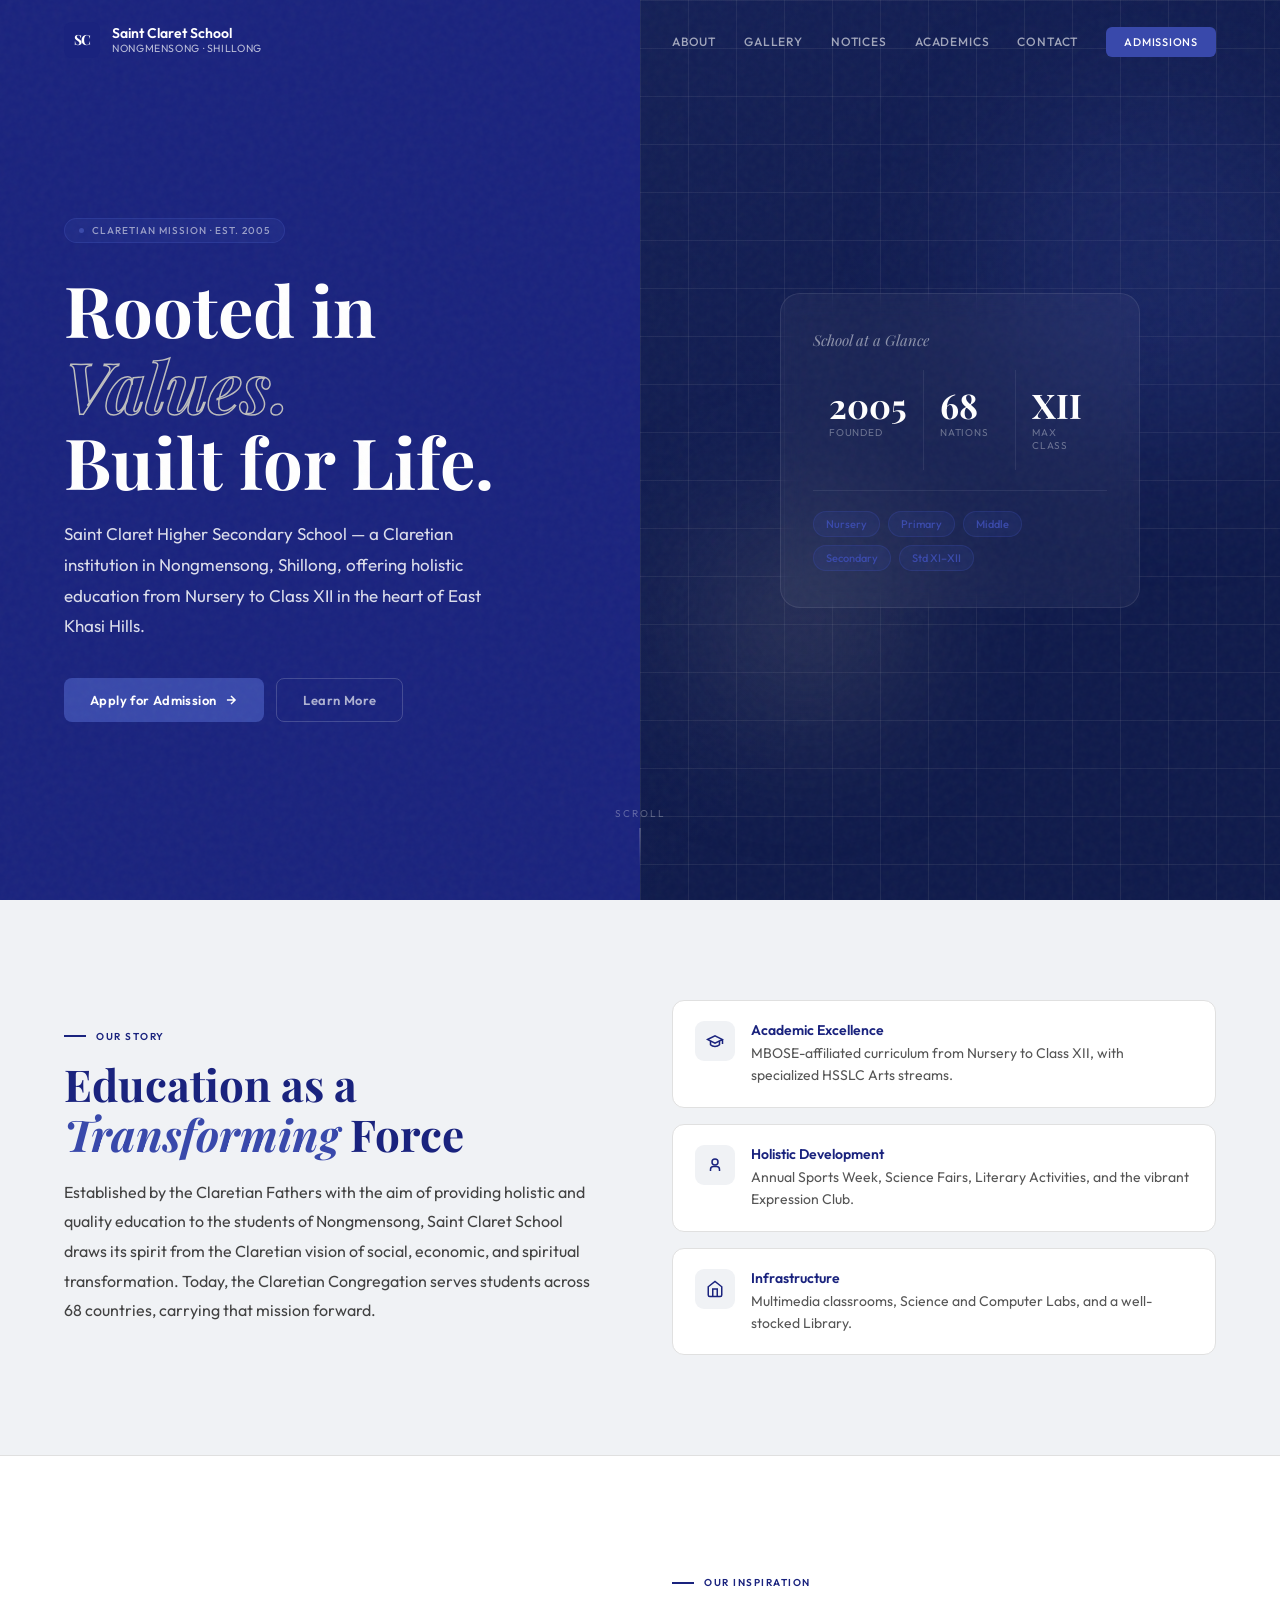
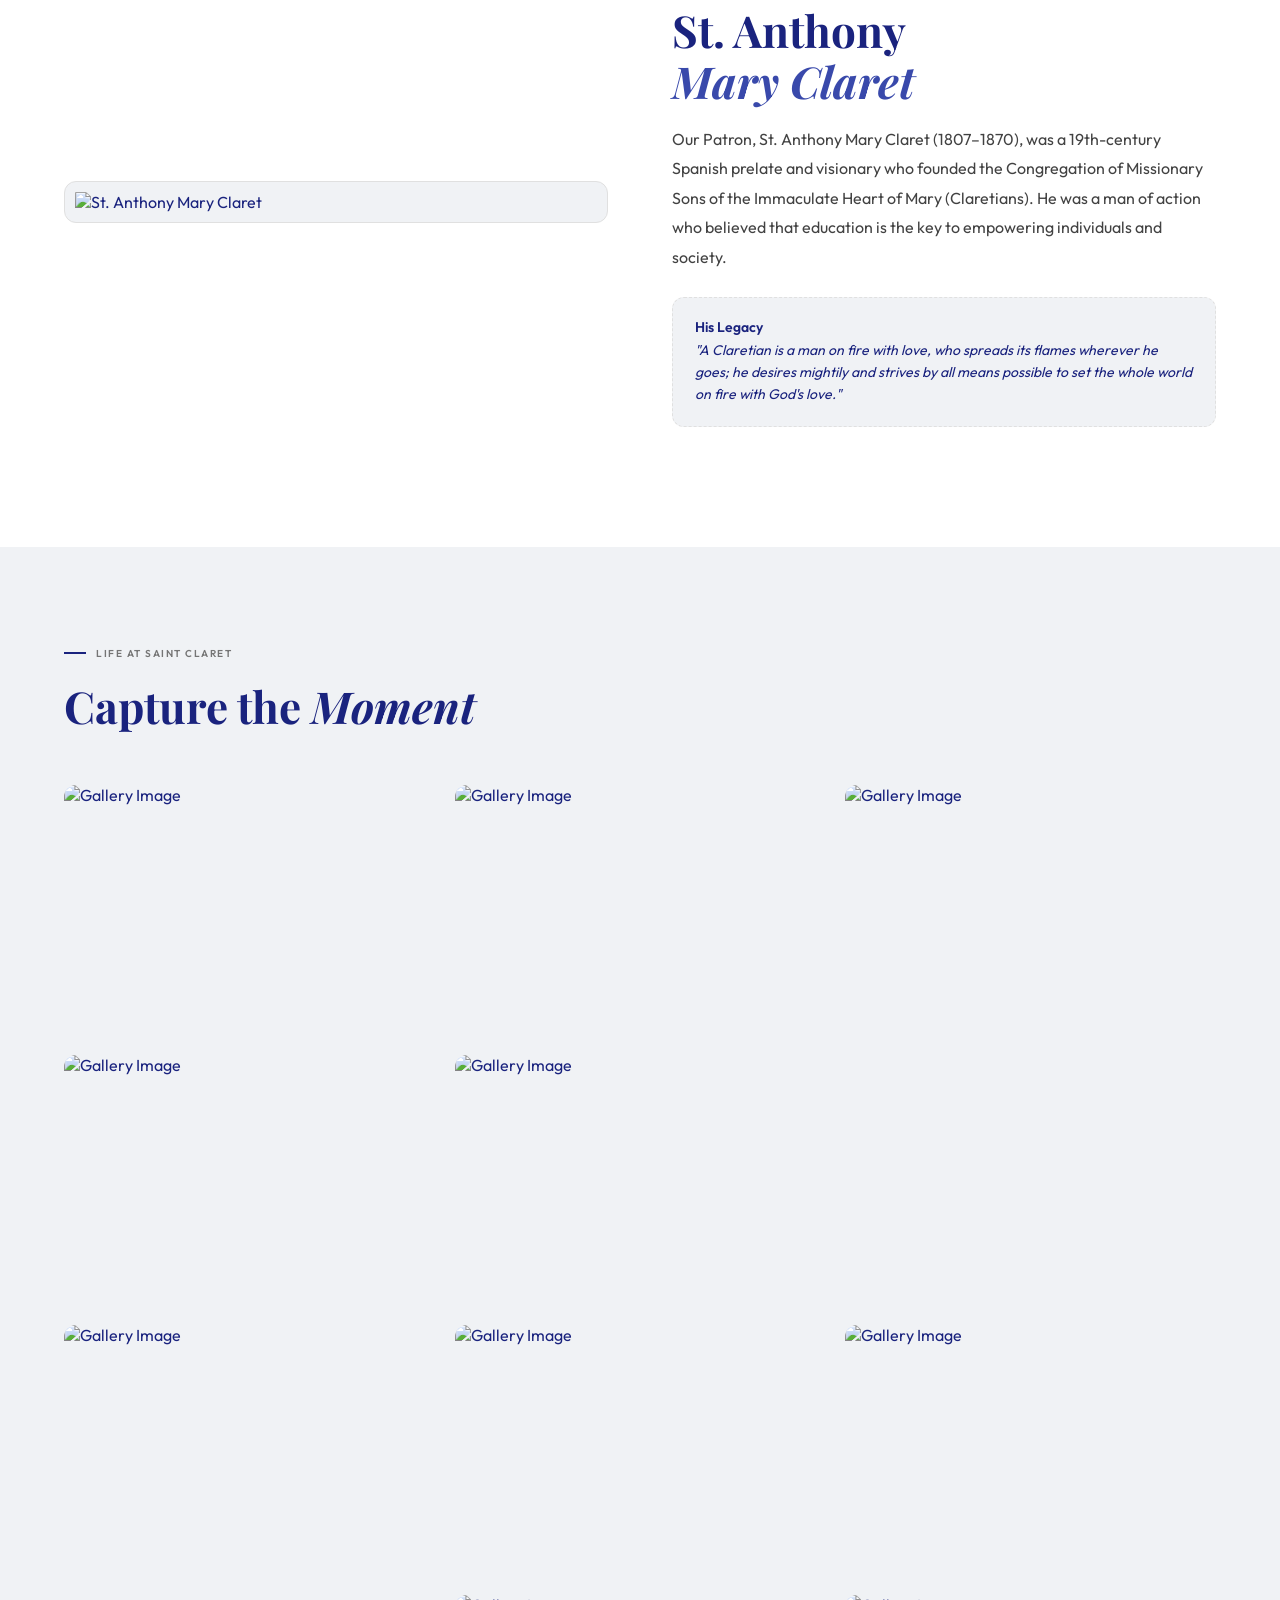
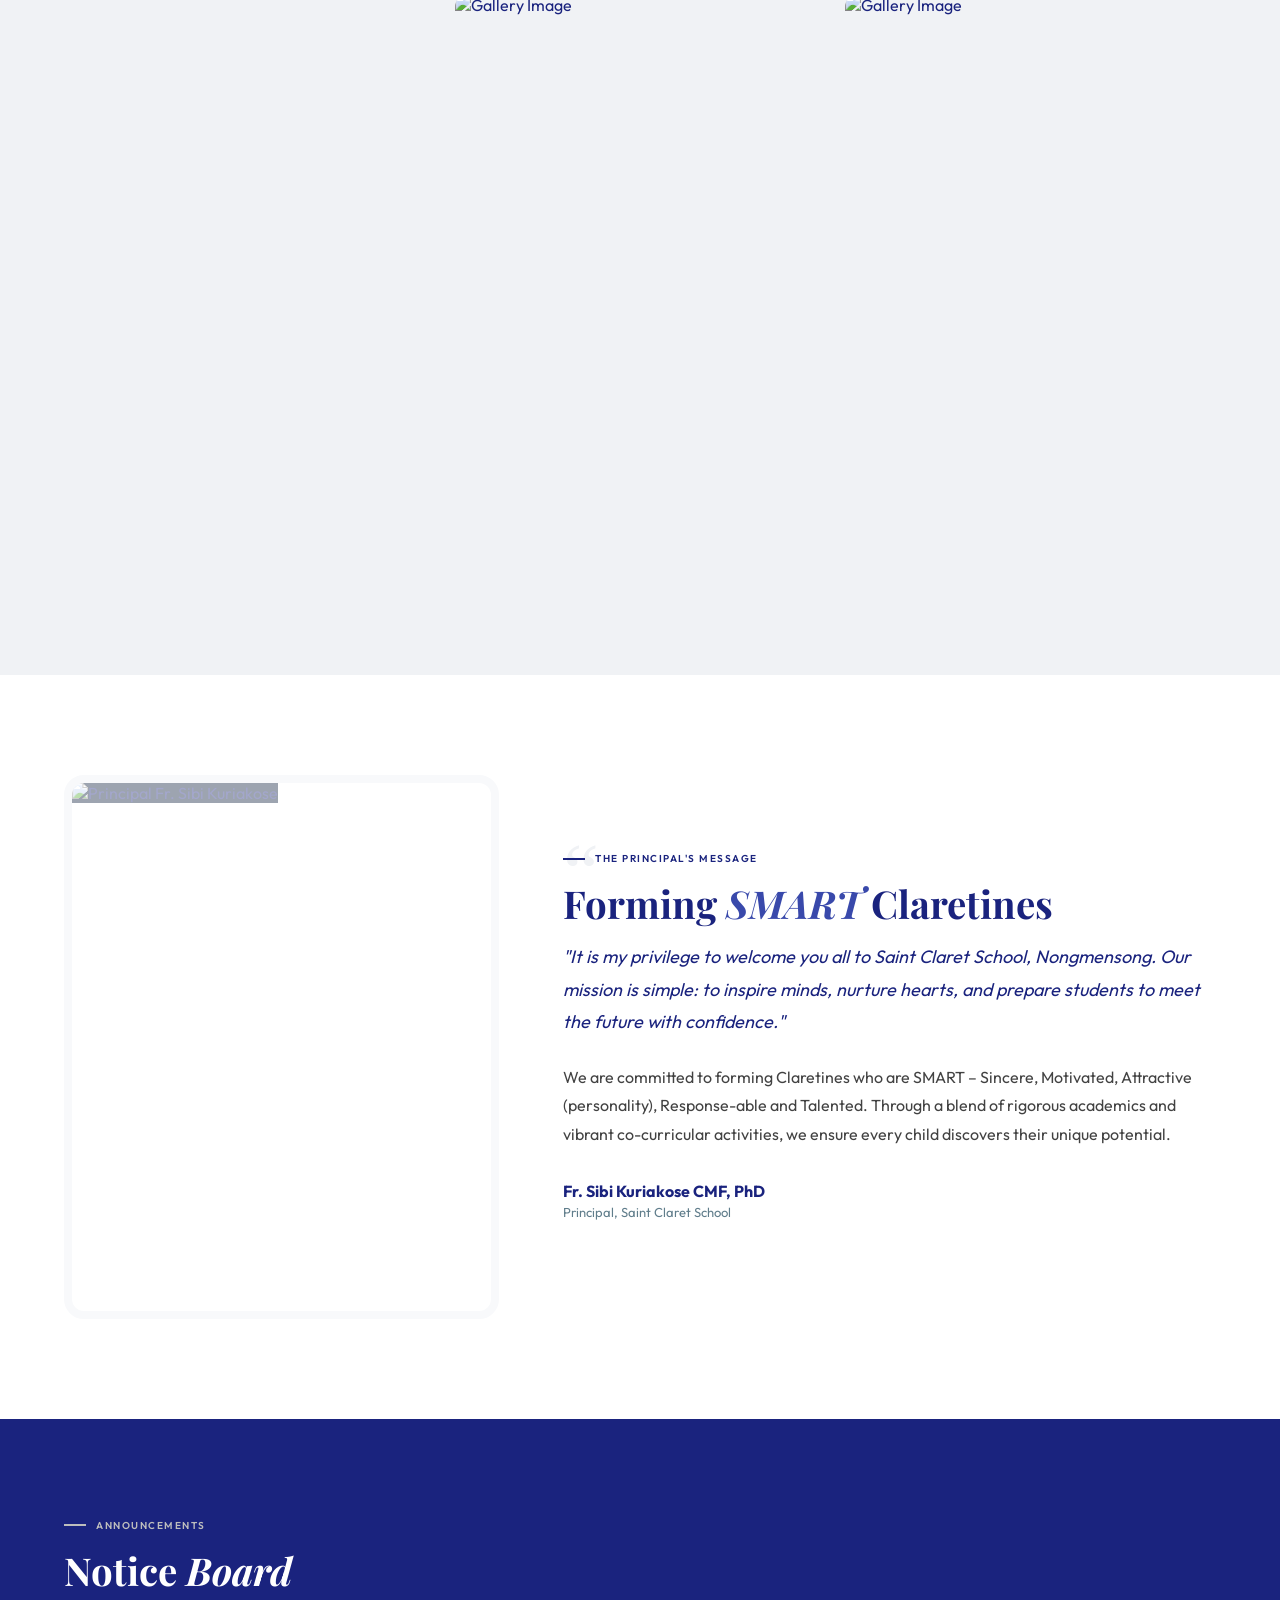
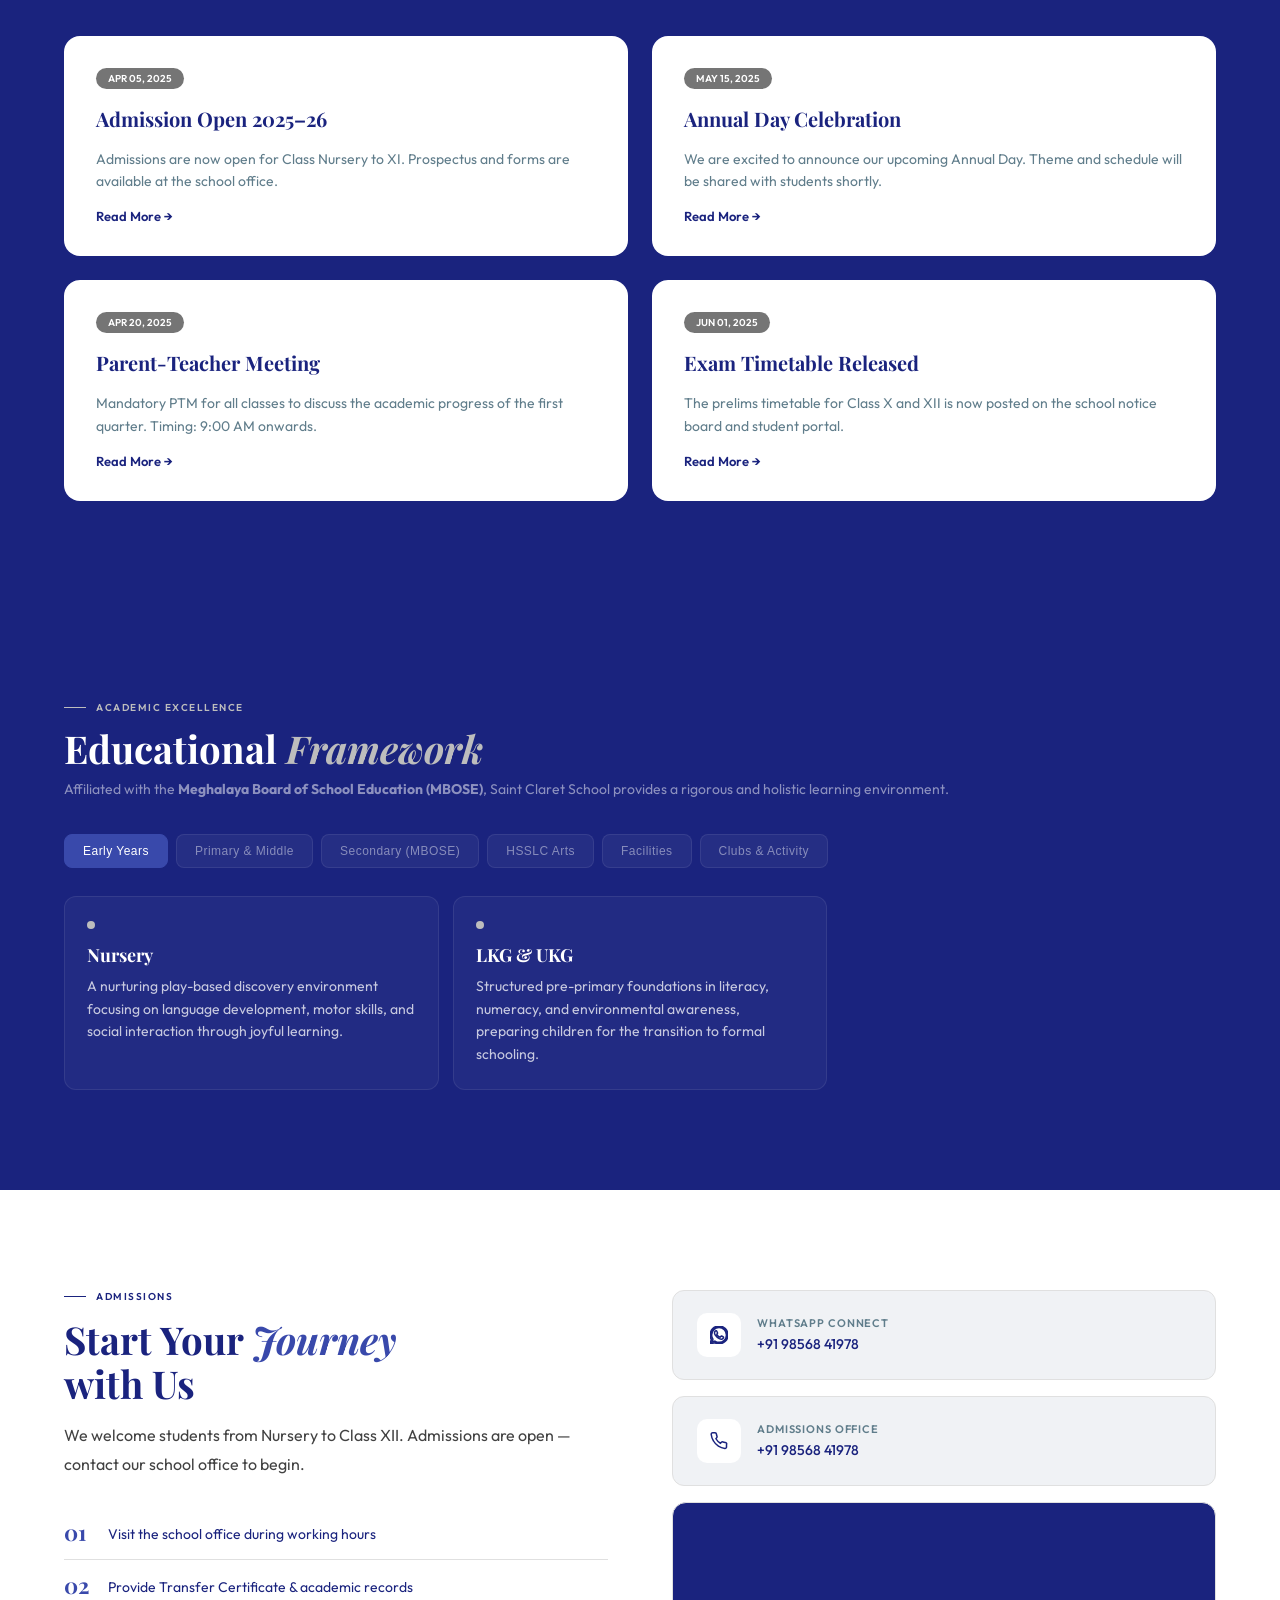
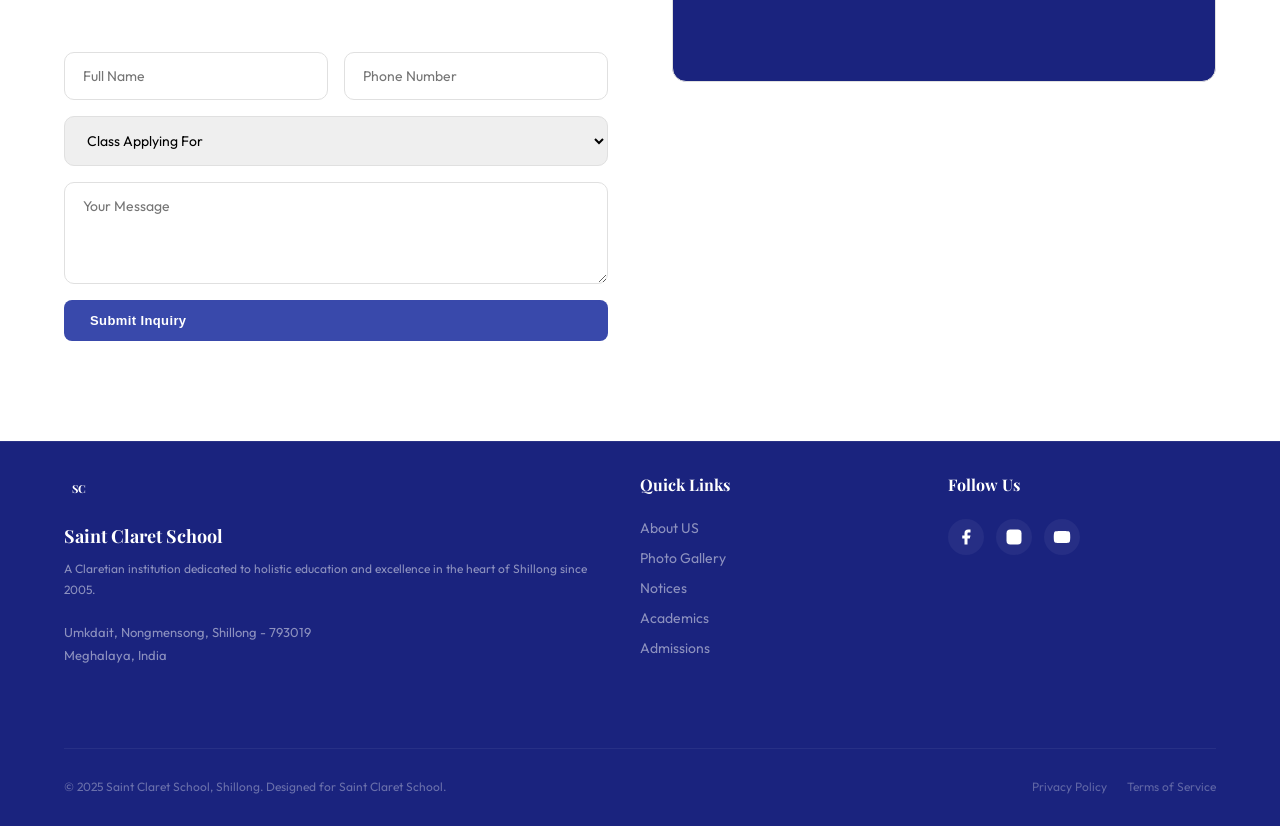
==== commit fa5e402e: "Create index.html" ====
--- a/index.html
+++ b/index.html
@@ -1,1495 +1,1175 @@
 <!DOCTYPE html>
 <html lang="en">
 <head>
-  <meta charset="UTF-8" />
-  <meta name="viewport" content="width=device-width, initial-scale=1.0" />
-  <meta name="description" content="Saint Claret School, Shillong – A premier educational institution in Meghalaya run by the Claretian Fathers. Offering quality education from Nursery to Class XII. Enroll today." />
-  <meta name="keywords" content="Saint Claret School, Shillong, Meghalaya, CBSE school, Claretian, Nongmynsong, admissions" />
-  <meta name="author" content="Saint Claret School" />
-  <meta property="og:title" content="Saint Claret School | Shillong, Meghalaya" />
-  <meta property="og:description" content="Education for Transformation – A Claretian institution in Shillong offering holistic education from Nursery to Class XII." />
-  <meta property="og:type" content="website" />
-  <title>Saint Claret School | Shillong, Meghalaya</title>
-  <!-- Fonts -->
-  <link rel="preconnect" href="https://fonts.googleapis.com" />
-  <link rel="preconnect" href="https://fonts.gstatic.com" crossorigin />
-  <link href="https://fonts.googleapis.com/css2?family=Inter:wght@400;500;600;700&family=Playfair+Display:wght@600;700&display=swap" rel="stylesheet" />
-  <!-- Styles -->
-  <link rel="stylesheet" href="styles.css" />
-  <!-- Favicon inline SVG -->
-  <link rel="icon" href="data:image/svg+xml,<svg xmlns='http://www.w3.org/2000/svg' viewBox='0 0 100 100'><rect width='100' height='100' rx='20' fill='%230D1F3C'/><text y='.9em' font-size='72' x='14'>✝</text></svg>" />
+<meta charset="UTF-8"/>
+<meta name="viewport" content="width=device-width, initial-scale=1.0"/>
+<title>Saint Claret School · Shillong</title>
+<meta name="description" content="Saint Claret Higher Secondary School, Nongmensong, Shillong — Claretian institution offering holistic education from Nursery to Class XII in Meghalaya."/>
+<meta property="og:title" content="Saint Claret School · Shillong"/>
+<meta property="og:description" content="A Claretian institution in Nongmensong, Shillong, offering holistic education from Nursery to Class XII."/>
+<meta name="theme-color" content="#0B1D3A"/>
+<link rel="icon" href="data:image/svg+xml,<svg xmlns=%22http://www.w3.org/2000/svg%22 viewBox=%220 0 100 100%22><rect width=%22100%22 height=%22100%22 rx=%2220%22 fill=%22%230B1D3A%22/><text x=%2250%%22 y=%2250%%22 dominant-baseline=%22central%22 text-anchor=%22middle%22 fill=%22white%22 font-family=%22serif%22 font-weight=%22bold%22 font-size=%2250%22>SC</text></svg>"/>
+<link rel="preconnect" href="https://fonts.googleapis.com"/>
+<link rel="preconnect" href="https://fonts.gstatic.com" crossorigin/>
+<link href="https://fonts.googleapis.com/css2?family=Playfair+Display:ital,wght@0,500;0,700;1,500;1,700&family=Outfit:wght@300;400;500;600&display=swap" rel="stylesheet"/>
+<style>
+/* ── TOKENS ── */
+:root {
+  --navy:        #1A237E; /* Deep Indigo Jacket */
+  --navy-2:      #121858;
+  --blue-accent: #3949AB; /* Lighter Indigo */
+  --gray:        #757575; /* Steel Gray Pants */
+  --gray-light:  #BDBDBD;
+  --gray-pale:   #F0F2F5; /* Neutral background */
+  --white:       #FFFFFF;
+  --snow:        #F8F9FB;
+  --ink:         #1A237E;
+  --muted:       #607D8B; /* Cool gray-blue for text */
+  --line:        #E0E0E0;
+  --r:           12px;
+}
+
+*, *::before, *::after { box-sizing: border-box; margin: 0; padding: 0; }
+html { scroll-behavior: smooth; font-size: 16px; }
+body {
+  font-family: 'Outfit', sans-serif;
+  background: var(--white);
+  color: var(--ink);
+  overflow-x: hidden;
+  -webkit-font-smoothing: antialiased;
+}
+
+/* ── UTILS ── */
+.grain::after {
+  content: "";
+  position: absolute; inset: 0;
+  background-image: url("data:image/svg+xml,%3Csvg viewBox='0 0 200 200' xmlns='http://www.w3.org/2000/svg'%3E%3Cfilter id='noiseFilter'%3E%3CfeTurbulence type='fractalNoise' baseFrequency='0.65' numOctaves='3' stitchTiles='stitch'/%3E%3C/filter%3E%3Crect width='100%25' height='100%25' filter='url(%23noiseFilter)'/%3E%3C/svg%3E");
+  opacity: 0.04;
+  pointer-events: none;
+  z-index: 5;
+}
+
+.scroll-down {
+  position: absolute; bottom: 32px; left: 50%; transform: translateX(-50%);
+  display: flex; flex-direction: column; align-items: center; gap: 8px;
+  color: rgba(255,255,255,0.3); font-size: 10px; text-transform: uppercase; letter-spacing: 0.2em;
+  text-decoration: none; z-index: 10;
+}
+.scroll-down span { width: 1px; height: 40px; background: linear-gradient(to bottom, rgba(255,255,255,0.4), transparent); animation: scrollLine 2s ease-in-out infinite; }
+@keyframes scrollLine { 0% { height: 0; transform-origin: top; } 50% { height: 40px; transform-origin: top; } 51% { height: 40px; transform-origin: bottom; } 100% { height: 0; transform-origin: bottom; } }
+
+/* ── NAV ── */
+.nav {
+  position: fixed; top: 0; left: 0; right: 0; z-index: 200;
+  height: 80px; /* Initial height */
+  display: flex; align-items: center; justify-content: space-between;
+  padding: 0 clamp(20px, 5vw, 64px);
+  background: transparent; /* Changed for shrink effect */
+  border-bottom: 1px solid transparent;
+  transition: all 0.4s cubic-bezier(0.165, 0.84, 0.44, 1);
+}
+.nav.shrink {
+  height: 60px;
+  background: rgba(11,29,58,0.96);
+  backdrop-filter: blur(16px);
+  border-bottom: 1px solid rgba(255,255,255,0.06);
+}
+.nav-left { display: flex; align-items: center; gap: 12px; text-decoration: none; }
+.nav-pill {
+  background: var(--navy);
+  border-radius: 8px;
+  width: 36px; height: 36px;
+  display: flex; align-items: center; justify-content: center;
+  font-family: 'Playfair Display', serif;
+  font-size: 14px; font-weight: 700; color: white;
+  letter-spacing: -0.5px;
+}
+.nav-title {
+  font-size: 14px; font-weight: 600; color: white;
+  line-height: 1.2;
+}
+.nav-title small { display: block; font-size: 10.5px; font-weight: 400; color: rgba(255,255,255,0.7); letter-spacing: 0.06em; text-transform: uppercase; }
+.nav-links {
+  display: flex; align-items: center; gap: 28px; list-style: none;
+}
+.nav-links a {
+  font-size: 12px; font-weight: 500; letter-spacing: 0.07em;
+  text-transform: uppercase; color: rgba(255,255,255,0.6);
+  text-decoration: none; transition: all .3s;
+  position: relative;
+}
+.nav-links a::after {
+  content: '';
+  position: absolute; bottom: -4px; left: 0; width: 0; height: 1.5px;
+  background: var(--gray-light); transition: width 0.3s;
+}
+.nav-links a:hover, .nav-links a.active { color: #fff; }
+.nav-links a.active::after { width: 100%; }
+.nav-btn {
+  background: var(--blue-accent) !important; color: white !important;
+  padding: 8px 18px; border-radius: 6px; font-size: 11px !important;
+}
+.nav-btn:hover { background: var(--navy) !important; }
+.burger {
+  display: none; flex-direction: column; gap: 4px;
+  background: none; border: none; cursor: pointer; padding: 6px;
+}
+.burger span { display: block; width: 22px; height: 2px; background: white; border-radius: 2px; transition: .3s; }
+
+/* ── DRAWER ── */
+.drawer {
+  position: fixed; inset: 0; z-index: 190;
+  background: var(--navy);
+  display: flex; flex-direction: column;
+  justify-content: center; align-items: center;
+  gap: 6px;
+  transform: translateX(100%);
+  transition: transform .35s cubic-bezier(.77,0,.175,1);
+}
+.drawer.open { transform: translateX(0); }
+.drawer a {
+  font-family: 'Playfair Display', serif;
+  font-size: clamp(28px, 7vw, 42px);
+  font-weight: 700; color: white; text-decoration: none;
+  padding: 10px 0; width: 80vw; text-align: center;
+  border-bottom: 1px solid rgba(255,255,255,0.07);
+  transition: color .2s;
+}
+.drawer a:hover { color: var(--purple-soft); }
+.drawer a:last-child { border-bottom: none; }
+
+/* ── HERO ── */
+.hero {
+  min-height: 100svh;
+  background: var(--navy);
+  display: grid;
+  grid-template-columns: 1fr 1fr;
+  overflow: hidden;
+  position: relative;
+}
+
+/* left panel */
+.hero-left {
+  display: flex; flex-direction: column;
+  justify-content: center;
+  padding: clamp(100px, 14vw, 140px) clamp(28px, 5vw, 80px) clamp(60px, 8vw, 100px);
+  position: relative; z-index: 2;
+}
+.hero-tag {
+  display: inline-flex; align-items: center; gap: 8px;
+  background: rgba(57,73,171,0.2);
+  border: 1px solid rgba(57,73,171,0.45);
+  border-radius: 100px; padding: 5px 14px;
+  margin-bottom: 28px; width: fit-content;
+}
+.hero-tag-dot { width: 5px; height: 5px; border-radius: 50%; background: var(--blue-accent); }
+.hero-tag span { font-size: 10px; font-weight: 500; color: rgba(255,255,255,0.55); letter-spacing: 0.1em; text-transform: uppercase; }
+
+.hero h1 {
+  font-family: 'Playfair Display', serif;
+  font-size: clamp(40px, 5.5vw, 72px);
+  font-weight: 700; color: white; line-height: 1.08;
+  margin-bottom: 20px;
+}
+.hero h1 span {
+  font-style: italic;
+  color: transparent;
+  -webkit-text-stroke: 1.5px var(--gray-light);
+}
+.hero-p {
+  font-size: clamp(15px, 1.4vw, 17px);
+  font-weight: 400; color: rgba(255,255,255,0.85);
+  line-height: 1.8; max-width: 420px; margin-bottom: 36px;
+}
+.hero-actions { display: flex; gap: 12px; flex-wrap: wrap; }
+.btn {
+  display: inline-flex; align-items: center; gap: 8px;
+  padding: 13px 26px; border-radius: 8px;
+  font-size: 13px; font-weight: 600; letter-spacing: 0.03em;
+  text-decoration: none; transition: all .22s; cursor: pointer; border: none;
+}
+.btn-purple { background: var(--blue-accent); color: white; }
+.btn-purple:hover { background: var(--navy); transform: translateY(-2px); }
+.btn-ghost { background: transparent; color: rgba(255,255,255,0.65); border: 1.5px solid rgba(255,255,255,0.18); }
+.btn-ghost:hover { border-color: rgba(255,255,255,0.55); color: white; transform: translateY(-2px); }
+
+/* right panel */
+.hero-right {
+  position: relative;
+  display: flex; align-items: center; justify-content: center;
+  overflow: hidden;
+  background: var(--navy-2);
+}
+.hero-right::before {
+  content: '';
+  position: absolute; inset: 0;
+  background: linear-gradient(135deg, rgba(57,73,171,0.12) 0%, transparent 60%);
+  z-index: 1;
+}
+/* decorative geometric grid */
+.hero-geo {
+  position: absolute; inset: 0;
+  background-image:
+    linear-gradient(rgba(189,189,189,0.1) 1px, transparent 1px),
+    linear-gradient(90deg, rgba(189,189,189,0.1) 1px, transparent 1px);
+  background-size: 48px 48px;
+}
+.hero-orb {
+  position: absolute;
+  border-radius: 50%; filter: blur(70px); pointer-events: none;
+}
+.orb-1 { width: 360px; height: 360px; background: rgba(57,73,171,0.22); top: 10%; right: -60px; animation: orb 12s ease-in-out infinite; }
+.orb-2 { width: 200px; height: 200px; background: rgba(117,117,117,0.3); bottom: 20%; left: 10%; animation: orb 9s ease-in-out infinite reverse; }
+@keyframes orb { 0%,100%{transform:translate(0,0)scale(1)}50%{transform:translate(-20px,20px)scale(1.06)} }
+
+.hero-right img {
+  position: absolute; inset: 0; width: 100%; height: 100%;
+  object-fit: cover; opacity: 0.6; z-index: 0;
+}
+
+.hero-card {
+  position: relative; z-index: 2;
+  background: rgba(255,255,255,0.04);
+  border: 1px solid rgba(255,255,255,0.09);
+  border-radius: 20px;
+  padding: 36px 32px;
+  width: min(360px, 80%);
+  backdrop-filter: blur(12px);
+}
+
+/* ── GALLERY (MASONRY) ── */
+.gallery-grid {
+  display: grid;
+  grid-template-columns: repeat(auto-fill, minmax(300px, 1fr));
+  grid-auto-rows: 250px;
+  gap: 20px;
+  padding: 40px 0;
+}
+.gallery-item {
+  position: relative; overflow: hidden; border-radius: 12px; cursor: pointer;
+}
+.gallery-item:nth-child(3n) { grid-row: span 2; }
+.gallery-item img {
+  width: 100%; height: 100%; object-fit: cover;
+  transition: transform 0.6s cubic-bezier(0.165, 0.84, 0.44, 1);
+}
+.gallery-overlay {
+  position: absolute; inset: 0;
+  background: rgba(11, 29, 58, 0.7);
+  display: flex; align-items: center; justify-content: center;
+  opacity: 0; transition: opacity 0.3s;
+}
+.gallery-item:hover img { transform: scale(1.08); }
+.gallery-item:hover .gallery-overlay { opacity: 1; }
+.gallery-caption {
+  color: white; font-size: 14px; font-weight: 500; text-align: center; padding: 20px;
+}
+
+/* ── PRINCIPAL ── */
+.message-section {
+  background: white; padding: clamp(60px, 8vw, 100px) clamp(20px, 5vw, 64px);
+  display: grid; grid-template-columns: 1fr 1.5fr; gap: clamp(32px, 5vw, 80px); align-items: center;
+}
+.principal-img-wrap {
+  border-radius: 20px; overflow: hidden; border: 8px solid var(--snow);
+  aspect-ratio: 4/5;
+}
+.principal-img-wrap img { width: 100%; height: 100%; object-fit: cover; }
+.quote-icon { font-size: 80px; font-family: serif; color: var(--gray-pale); line-height: 0; margin-bottom: -40px; }
+
+/* ── NOTICES ── */
+.notices { background: var(--navy); padding: 100px clamp(20px, 5vw, 64px); }
+.notice-grid { display: grid; grid-template-columns: repeat(auto-fill, minmax(400px, 1fr)); gap: 24px; margin-top: 40px; }
+.notice-card {
+  background: white; border-radius: 16px; padding: 32px;
+  display: flex; flex-direction: column; gap: 16px; transition: transform 0.3s;
+}
+.notice-card:hover { transform: translateY(-5px); border-left: 4px solid var(--blue-accent); }
+.notice-date {
+  background: var(--gray); color: white; padding: 4px 12px; border-radius: 100px;
+  font-size: 10px; font-weight: 600; width: fit-content;
+}
+.notice-card h4 { font-family: 'Playfair Display', serif; font-size: 20px; color: var(--navy); }
+.notice-card p { font-size: 14px; color: var(--muted); line-height: 1.6; }
+.notice-link { color: var(--navy); font-weight: 600; font-size: 13px; text-decoration: none; margin-top: auto; }
+
+/* ── LIGHTBOX ── */
+.lightbox {
+  position: fixed; inset: 0; z-index: 1000;
+  background: rgba(11, 29, 58, 0.98);
+  display: none; align-items: center; justify-content: center;
+  padding: 40px;
+}
+.lightbox.active { display: flex; }
+.lightbox-img { max-width: 100%; max-height: 100%; border-radius: 8px; object-fit: contain; }
+.lightbox-close {
+  position: absolute; top: 30px; right: 30px; color: white; background: none; border: none;
+  font-size: 40px; cursor: pointer;
+}
+
+/* ── CONTACT FORM ── */
+.contact-form { margin-top: 40px; display: grid; gap: 16px; }
+.input-row { display: grid; grid-template-columns: 1fr 1fr; gap: 16px; }
+.contact-form input, .contact-form select, .contact-form textarea {
+  width: 100%; padding: 14px 18px; border-radius: 10px; border: 1px solid var(--line);
+  font-family: inherit; font-size: 14px; outline: none; transition: border-color 0.2s;
+}
+.contact-form input:focus, .contact-form select:focus, .contact-form textarea:focus { border-color: var(--blue-accent); }
+.success-msg { display: none; color: #10b981; font-weight: 600; padding: 10px 0; }
+
+/* ── FOOTER ENHANCEMENT ── */
+.footer-grid {
+  display: grid; grid-template-columns: 2fr 1fr 1fr; gap: 40px;
+  padding-bottom: 60px;
+}
+.footer-col h4 { color: white; margin-bottom: 24px; font-size: 16px; font-family: 'Playfair Display', serif; }
+.footer-col p { color: rgba(255,255,255,0.5); line-height: 1.8; margin-bottom: 20px; }
+.social-links { display: flex; gap: 12px; }
+.social-link {
+  width: 36px; height: 36px; border-radius: 50%; background: rgba(255,255,255,0.05);
+  display: flex; align-items: center; justify-content: center; transition: background 0.3s;
+}
+.social-link:hover { background: var(--blue-accent); }
+.social-link svg { width: 18px; height: 18px; fill: white; }
+.footer-bottom {
+  border-top: 1px solid rgba(255,255,255,0.06); padding-top: 30px;
+  display: flex; justify-content: space-between; align-items: center; color: rgba(255,255,255,0.3); font-size: 12px;
+}
+.footer-pill {
+  background: var(--blue-accent);
+  border-radius: 8px;
+  width: 36px; height: 36px;
+  display: flex; align-items: center; justify-content: center;
+  font-family: 'Playfair Display', serif;
+  font-size: 14px; font-weight: 700; color: white;
+}
+.hero-card-title {
+  font-family: 'Playfair Display', serif;
+  font-size: 15px; font-style: italic; color: rgba(255,255,255,0.5);
+  margin-bottom: 20px;
+}
+.stat-row { display: flex; gap: 0; }
+.stat-item {
+  flex: 1; padding: 18px 16px;
+  border-right: 1px solid rgba(255,255,255,0.08);
+}
+.stat-item:last-child { border-right: none; }
+.stat-num {
+  font-family: 'Playfair Display', serif;
+  font-size: clamp(26px, 3vw, 34px); font-weight: 700; color: white; line-height: 1;
+  margin-bottom: 4px;
+}
+.stat-lbl { font-size: 10px; color: rgba(255,255,255,0.35); letter-spacing: 0.08em; text-transform: uppercase; }
+.hero-card-divider { height: 1px; background: rgba(255,255,255,0.08); margin: 20px 0; }
+.hero-levels {
+  display: flex; flex-wrap: wrap; gap: 8px;
+}
+.level-chip {
+  font-size: 11px; font-weight: 500;
+  color: var(--blue-accent);
+  background: rgba(57,73,171,0.15);
+  border: 1px solid rgba(57,73,171,0.3);
+  padding: 5px 12px; border-radius: 100px;
+}
+
+/* ── ABOUT STRIP ── */
+.about {
+  background: var(--gray-pale);
+  padding: clamp(60px, 8vw, 100px) clamp(20px, 5vw, 64px);
+  display: grid;
+  grid-template-columns: 1fr 1fr;
+  gap: clamp(32px, 5vw, 80px);
+  align-items: center;
+}
+.about-label {
+  font-size: 10px; font-weight: 600; letter-spacing: 0.15em;
+  text-transform: uppercase; color: var(--navy);
+  display: flex; align-items: center; gap: 10px; margin-bottom: 16px;
+}
+.about-label::before { content: ''; width: 22px; height: 1.5px; background: var(--navy); }
+.about h2 {
+  font-family: 'Playfair Display', serif;
+  font-size: clamp(28px, 3.5vw, 44px); font-weight: 700; color: var(--navy);
+  line-height: 1.15; margin-bottom: 18px;
+}
+.about h2 em { font-style: italic; color: var(--blue-accent); }
+.about p { font-size: 16px; font-weight: 400; line-height: 1.85; color: #424242; }
+.about-right { display: flex; flex-direction: column; gap: 16px; }
+.about-feat {
+  display: flex; gap: 16px; align-items: flex-start;
+  background: white; border-radius: 12px;
+  padding: 20px 22px;
+  border: 1px solid var(--line);
+  transition: border-color .2s, transform .2s;
+}
+.about-feat:hover { border-color: var(--blue-accent); transform: translateX(4px); }
+.feat-icon {
+  width: 40px; height: 40px; flex-shrink: 0; border-radius: 9px;
+  background: var(--gray-pale);
+  display: flex; align-items: center; justify-content: center;
+}
+.feat-icon svg { width: 18px; height: 18px; stroke: var(--navy); fill: none; stroke-width: 2; }
+.feat-text h4 { font-size: 14px; font-weight: 600; color: var(--navy); margin-bottom: 3px; }
+.feat-text p { font-size: 14px; font-weight: 400; color: #555; line-height: 1.6; }
+
+/* ── PROGRAMS (TABBED) ── */
+.programs {
+  background: var(--navy);
+  padding: clamp(60px, 8vw, 100px) clamp(20px, 5vw, 64px);
+}
+.prog-header { display: flex; justify-content: space-between; align-items: flex-end; flex-wrap: wrap; gap: 20px; margin-bottom: 36px; }
+.prog-label {
+  font-size: 10px; font-weight: 600; letter-spacing: 0.15em;
+  text-transform: uppercase; color: var(--gray-light);
+  display: flex; align-items: center; gap: 10px; margin-bottom: 12px;
+}
+.prog-label::before { content: ''; width: 22px; height: 1.5px; background: var(--gray-light); }
+.prog-header h2 {
+  font-family: 'Playfair Display', serif;
+  font-size: clamp(26px, 3vw, 40px); font-weight: 700; color: white;
+  line-height: 1.15;
+}
+.prog-header h2 em { font-style: italic; color: var(--gray-light); }
+.tabs {
+  display: flex; gap: 8px; flex-wrap: wrap; margin-bottom: 28px;
+}
+.tab {
+  font-size: 12px; font-weight: 500; letter-spacing: 0.04em;
+  color: rgba(255,255,255,0.45);
+  background: rgba(255,255,255,0.05);
+  border: 1px solid rgba(255,255,255,0.08);
+  border-radius: 8px; padding: 9px 18px;
+  cursor: pointer; transition: all .2s;
+}
+.tab:hover { color: white; border-color: rgba(255,255,255,0.2); }
+.tab.active {
+  background: var(--blue-accent); color: white;
+  border-color: var(--blue-accent);
+}
+.tab-panel { display: none; }
+.tab-panel.active { display: grid; grid-template-columns: repeat(auto-fill, minmax(280px, 1fr)); gap: 14px; animation: fadeIn .3s ease; }
+@keyframes fadeIn { from { opacity:0; transform:translateY(10px); } to { opacity:1; transform:translateY(0); } }
+.prog-card {
+  background: rgba(255,255,255,0.04);
+  border: 1px solid rgba(255,255,255,0.08);
+  border-radius: 12px; padding: 24px 22px;
+  transition: all .2s;
+}
+.prog-card:hover { background: rgba(57,73,171,0.18); border-color: rgba(57,73,171,0.4); }
+.prog-card h4 { font-family: 'Playfair Display', serif; font-size: 18px; font-weight: 700; color: white; margin-bottom: 8px; }
+.prog-card p { font-size: 14px; font-weight: 400; color: rgba(255,255,255,0.75); line-height: 1.6; }
+.prog-dot { width: 8px; height: 8px; border-radius: 50%; background: var(--gray-light); margin-bottom: 14px; }
+
+/* ── CONTACT / CTA ── */
+.bottom {
+  background: white;
+  padding: clamp(60px, 8vw, 100px) clamp(20px, 5vw, 64px);
+  display: grid;
+  grid-template-columns: 1fr 1fr;
+  gap: clamp(32px, 5vw, 80px);
+  align-items: start;
+}
+.cta-label {
+  font-size: 10px; font-weight: 600; letter-spacing: 0.15em;
+  text-transform: uppercase; color: var(--navy);
+  display: flex; align-items: center; gap: 10px; margin-bottom: 14px;
+}
+.cta-label::before { content: ''; width: 22px; height: 1.5px; background: var(--navy); }
+.cta-block h2 {
+  font-family: 'Playfair Display', serif;
+  font-size: clamp(28px, 3vw, 42px); font-weight: 700; color: var(--navy);
+  line-height: 1.15; margin-bottom: 16px;
+}
+.cta-block h2 em { font-style: italic; color: var(--blue-accent); }
+.cta-block p { font-size: 16px; font-weight: 400; color: #424242; line-height: 1.8; margin-bottom: 28px; }
+.cta-steps { display: flex; flex-direction: column; gap: 0; margin-bottom: 32px; }
+.cta-step {
+  display: flex; gap: 16px; align-items: flex-start;
+  padding: 14px 0; border-bottom: 1px solid var(--line);
+}
+.cta-step:last-child { border-bottom: none; }
+.step-num {
+  font-family: 'Playfair Display', serif;
+  font-size: 22px; font-weight: 700; color: var(--blue-accent);
+  line-height: 1; min-width: 28px;
+}
+.step-text { font-size: 14px; font-weight: 400; color: var(--ink); line-height: 1.5; padding-top: 3px; }
+
+/* contact side */
+.contact-side { display: flex; flex-direction: column; gap: 16px; }
+.contact-card {
+  background: var(--gray-pale); border-radius: 12px; padding: 22px 24px;
+  border: 1px solid var(--line);
+  display: flex; gap: 16px; align-items: center;
+  text-decoration: none; transition: all .2s;
+}
+.contact-card:hover { border-color: var(--blue-accent); background: var(--navy-2); color: white; }
+.contact-card:hover .cc-body span { color: white; }
+.cc-icon {
+  width: 44px; height: 44px; border-radius: 10px;
+  background: white;
+  display: flex; align-items: center; justify-content: center; flex-shrink: 0;
+  transition: background .2s;
+}
+.contact-card:hover .cc-icon { background: var(--blue-accent); }
+.cc-icon svg { width: 18px; height: 18px; stroke: var(--navy); fill: none; stroke-width: 2; transition: stroke .2s; }
+.contact-card:hover .cc-icon svg { stroke: white; }
+.cc-body strong { display: block; font-size: 11px; font-weight: 600; color: var(--muted); letter-spacing: 0.08em; text-transform: uppercase; margin-bottom: 3px; }
+.cc-body span { font-size: 14px; font-weight: 500; color: var(--navy); }
+
+.map-wrap {
+  border-radius: 14px; overflow: hidden;
+  height: 180px; border: 1px solid var(--line);
+  background: var(--navy);
+}
+.map-wrap iframe { width: 100%; height: 100%; border: none; display: block; }
+
+/* ── FOOTER ── */
+footer {
+  background: var(--navy);
+  padding: 32px clamp(20px, 5vw, 64px);
+  display: flex; justify-content: space-between; align-items: center;
+  flex-wrap: wrap; gap: 12px;
+  border-top: 1px solid rgba(255,255,255,0.07);
+}
+.footer-left { display: flex; align-items: center; gap: 12px; }
+.footer-pill {
+  width: 30px; height: 30px; border-radius: 6px;
+  background: var(--purple);
+  display: flex; align-items: center; justify-content: center;
+  font-family: 'Playfair Display', serif; font-size: 11px; font-weight: 700; color: white;
+}
+footer p { font-size: 12px; color: rgba(255,255,255,0.35); }
+.footer-links { display: flex; gap: 20px; }
+.footer-links a { font-size: 12px; color: rgba(255,255,255,0.35); text-decoration: none; transition: color .2s; }
+.footer-links a:hover { color: white; }
+
+/* ── SCROLL REVEAL ── */
+.sr { opacity: 0; transform: translateY(22px); transition: opacity .65s ease, transform .65s ease; }
+.sr.d1 { transition-delay: .1s; }
+.sr.d2 { transition-delay: .2s; }
+.sr.d3 { transition-delay: .3s; }
+.sr.vis { opacity: 1; transform: translateY(0); }
+
+/* ── RESPONSIVE ── */
+@media (max-width: 900px) {
+  .hero { grid-template-columns: 1fr; }
+  .hero-right { display: none; }
+  .hero-left { padding: 120px clamp(20px, 6vw, 48px) 72px; min-height: 100svh; justify-content: center; }
+  .about { grid-template-columns: 1fr; }
+  .bottom { grid-template-columns: 1fr; }
+  .nav-links { display: none; }
+  .burger { display: flex; }
+}
+@media (max-width: 540px) {
+  .stat-num { font-size: 24px; }
+  .hero h1 { font-size: 38px; }
+  .hero-actions { flex-direction: column; }
+  .btn { justify-content: center; }
+  .tab { font-size: 11px; padding: 8px 14px; }
+}
+</style>
 </head>
 <body>
 
-<!-- =============================================
-     TOP BAR
-     ============================================= -->
-<div class="topbar" role="banner">
-  <div class="container">
-    <div class="topbar-left">
-      <a href="tel:+910364-2951354" class="topbar-item" aria-label="Call us">
-        <svg viewBox="0 0 24 24" fill="none" stroke="currentColor" stroke-width="2" aria-hidden="true"><path d="M22 16.92v3a2 2 0 0 1-2.18 2 19.79 19.79 0 0 1-8.63-3.07A19.5 19.5 0 0 1 4.69 12a19.79 19.79 0 0 1-3.07-8.67A2 2 0 0 1 3.6 1.18h3a2 2 0 0 1 2 1.72 12.84 12.84 0 0 0 .7 2.81 2 2 0 0 1-.45 2.11L7.91 9a16 16 0 0 0 7.39 7.39l1.18-1.18a2 2 0 0 1 2.11-.45 12.84 12.84 0 0 0 2.81.7A2 2 0 0 1 22 16.92z"/></svg>
-        0364-2951354 / +91 8798381707
+<!-- NAV -->
+<nav class="nav" id="mainNav">
+  <a class="nav-left" href="#">
+    <div class="nav-pill">SC</div>
+    <div class="nav-title">
+      Saint Claret School
+      <small>Nongmensong · Shillong</small>
+    </div>
+  </a>
+  <ul class="nav-links">
+    <li><a href="#about" class="nav-item">About</a></li>
+    <li><a href="#gallery" class="nav-item">Gallery</a></li>
+    <li><a href="#notices" class="nav-item">Notices</a></li>
+    <li><a href="#programs" class="nav-item">Academics</a></li>
+    <li><a href="#contact" class="nav-item">Contact</a></li>
+    <li><a href="#contact" class="nav-btn">Admissions</a></li>
+  </ul>
+  <button class="burger" id="burgerBtn" aria-label="Menu">
+    <span></span><span></span><span></span>
+  </button>
+</nav>
+
+<!-- DRAWER -->
+<div class="drawer" id="drawer">
+  <a href="#about"     onclick="closeDrawer()">About</a>
+  <a href="#gallery"   onclick="closeDrawer()">Gallery</a>
+  <a href="#notices"   onclick="closeDrawer()">Notices</a>
+  <a href="#programs"  onclick="closeDrawer()">Academics</a>
+  <a href="#contact"   onclick="closeDrawer()">Contact</a>
+  <a href="#contact"   onclick="closeDrawer()">Admissions</a>
+</div>
+
+<!-- HERO -->
+<section class="hero grain" id="home">
+  <!-- Left -->
+  <div class="hero-left">
+    <div class="hero-tag">
+      <div class="hero-tag-dot"></div>
+      <span>Claretian Mission · Est. 2005</span>
+    </div>
+    <h1>
+      Rooted in<br/>
+      <span>Values.</span><br/>
+      Built for Life.
+    </h1>
+    <p class="hero-p">
+      Saint Claret Higher Secondary School — a Claretian institution in Nongmensong, Shillong,
+      offering holistic education from Nursery to Class XII in the heart of East Khasi Hills.
+    </p>
+    <div class="hero-actions">
+      <a href="#contact" class="btn btn-purple">
+        Apply for Admission
+        <svg width="14" height="14" fill="none" stroke="currentColor" stroke-width="2.5" viewBox="0 0 24 24"><path d="M5 12h14M12 5l7 7-7 7"/></svg>
       </a>
-      <a href="mailto:stclaretnongmensong@gmail.com" class="topbar-item" aria-label="Email us">
-        <svg viewBox="0 0 24 24" fill="none" stroke="currentColor" stroke-width="2" aria-hidden="true"><path d="M4 4h16c1.1 0 2 .9 2 2v12c0 1.1-.9 2-2 2H4c-1.1 0-2-.9-2-2V6c0-1.1.9-2 2-2z"/><polyline points="22,6 12,13 2,6"/></svg>
-        stclaretnongmensong@gmail.com
-      </a>
-    </div>
-    <div class="topbar-right">
-      <span class="topbar-item">
-        <svg viewBox="0 0 24 24" fill="none" stroke="currentColor" stroke-width="2" aria-hidden="true"><circle cx="12" cy="12" r="10"/><polyline points="12 6 12 12 16 14"/></svg>
-        Mon–Fri: 8:00 AM – 3:30 PM
-      </span>
-      <div class="topbar-social" aria-label="Social media links">
-        <a href="#" aria-label="Facebook">
-          <svg viewBox="0 0 24 24" fill="currentColor" aria-hidden="true"><path d="M18 2h-3a5 5 0 0 0-5 5v3H7v4h3v8h4v-8h3l1-4h-4V7a1 1 0 0 1 1-1h3z"/></svg>
-        </a>
-        <a href="#" aria-label="YouTube">
-          <svg viewBox="0 0 24 24" fill="currentColor" aria-hidden="true"><path d="M22.54 6.42a2.78 2.78 0 0 0-1.95-1.96C18.88 4 12 4 12 4s-6.88 0-8.59.46a2.78 2.78 0 0 0-1.95 1.96A29 29 0 0 0 1 12a29 29 0 0 0 .46 5.58A2.78 2.78 0 0 0 3.41 19.6C5.12 20 12 20 12 20s6.88 0 8.59-.4a2.78 2.78 0 0 0 1.95-1.95A29 29 0 0 0 23 12a29 29 0 0 0-.46-5.58z"/><polygon fill="white" points="9.75,15.02 15.5,12 9.75,8.98 9.75,15.02"/></svg>
-        </a>
-      </div>
-    </div>
-  </div>
-</div>
-
-<!-- =============================================
-     HEADER / NAV
-     ============================================= -->
-<header class="header" id="header" role="banner">
-  <div class="container">
-    <nav class="navbar" role="navigation" aria-label="Main navigation">
-      <a href="#home" class="logo" aria-label="Saint Claret School Home">
-        <div class="logo-icon" aria-hidden="true">
-          <svg viewBox="0 0 24 24" fill="none" stroke="currentColor" stroke-width="1.5" aria-hidden="true">
-            <path d="M12 2L2 7l10 5 10-5-10-5z"/>
-            <path d="M2 17l10 5 10-5"/>
-            <path d="M2 12l10 5 10-5"/>
-          </svg>
+      <a href="#about" class="btn btn-ghost">Learn More</a>
+    </div>
+  </div>
+
+  <!-- Right -->
+  <div class="hero-right">
+    <!-- Real image from old site -->
+    <img src="http://www.stclaretshillong.in/images/8.jpg" alt="Saint Claret School Building" loading="lazy" onerror="this.src='https://images.unsplash.com/photo-1580582932707-520aed937b7b?w=1200';this.style.background='#0B1D3A';this.style.opacity='0.4'">
+    <div class="hero-geo"></div>
+    <div class="hero-orb orb-1"></div>
+    <div class="hero-orb orb-2"></div>
+    <div class="hero-card">
+      <div class="hero-card-title">School at a Glance</div>
+      <div class="stat-row">
+        <div class="stat-item">
+          <div class="stat-num">2005</div>
+          <div class="stat-lbl">Founded</div>
         </div>
-        <div class="logo-text">
-          <span class="logo-name">Saint Claret School</span>
-          <span class="logo-tagline">Shillong, Meghalaya</span>
+        <div class="stat-item">
+          <div class="stat-num">68</div>
+          <div class="stat-lbl">Nations</div>
         </div>
-      </a>
-
-      <ul class="nav-links" id="navLinks" role="list">
-        <li><a href="#home" class="nav-link active">Home</a></li>
-        <li><a href="#about" class="nav-link">About</a></li>
-        <li><a href="#academics" class="nav-link">Academics</a></li>
-        <li><a href="#activities" class="nav-link">Activities</a></li>
-        <li><a href="#admissions" class="nav-link">Admissions</a></li>
-        <li><a href="#contact" class="nav-link">Contact</a></li>
-      </ul>
-
-      <div class="nav-cta" id="navCta">
-        <a href="#admissions" class="btn btn-primary btn-sm">
-          <svg width="16" height="16" viewBox="0 0 24 24" fill="none" stroke="currentColor" stroke-width="2" aria-hidden="true"><path d="M16 21v-2a4 4 0 0 0-4-4H6a4 4 0 0 0-4 4v2"/><circle cx="9" cy="7" r="4"/><path d="M22 21v-2a4 4 0 0 0-3-3.87"/><path d="M16 3.13a4 4 0 0 1 0 7.75"/></svg>
-          Apply Now
-        </a>
-      </div>
-
-      <button class="nav-toggle" id="navToggle" aria-label="Toggle navigation menu" aria-expanded="false" aria-controls="navLinks">
-        <span></span>
-        <span></span>
-        <span></span>
-      </button>
-    </nav>
-  </div>
-</header>
-
-<!-- =============================================
-     HERO SECTION
-     ============================================= -->
-<section class="hero" id="home" aria-label="Hero banner">
-  <div class="hero-bg" aria-hidden="true"></div>
-  <div class="hero-pattern" aria-hidden="true"></div>
-  <div class="hero-shapes" aria-hidden="true">
-    <div class="hero-shape hero-shape-1"></div>
-    <div class="hero-shape hero-shape-2"></div>
-    <div class="hero-shape hero-shape-3"></div>
-  </div>
-
-  <div class="container">
-    <div class="hero-content">
-      <div class="hero-badge">
-        <span class="hero-badge-dot" aria-hidden="true"></span>
-        Established 2005 · Shillong, Meghalaya
-      </div>
-
-      <h1 class="hero-title">
-        Saint Claret School<br />
-        <span>Education for<br />Transformation</span>
-      </h1>
-
-      <p class="hero-subtitle">
-        A Claretian institution dedicated to holistic development — nurturing young minds
-        with academic excellence, strong values, and a spirit of service to the community.
+        <div class="stat-item">
+          <div class="stat-num">XII</div>
+          <div class="stat-lbl">Max Class</div>
+        </div>
+      </div>
+      <div class="hero-card-divider"></div>
+      <div class="hero-levels">
+        <span class="level-chip">Nursery</span>
+        <span class="level-chip">Primary</span>
+        <span class="level-chip">Middle</span>
+        <span class="level-chip">Secondary</span>
+        <span class="level-chip">Std XI–XII</span>
+      </div>
+    </div>
+  </div>
+
+  <!-- Scroll Down Indicator -->
+  <a href="#about" class="scroll-down">
+    Scroll
+    <span></span>
+  </a>
+</section>
+
+<!-- ABOUT -->
+<section class="about" id="about">
+  <div>
+    <div class="about-label sr">Our Story</div>
+    <h2 class="sr d1">Education as a<br/><em>Transforming</em> Force</h2>
+    <p class="sr d2">
+      Established by the Claretian Fathers with the aim of providing holistic and quality
+      education to the students of Nongmensong, Saint Claret School draws its spirit from
+      the Claretian vision of social, economic, and spiritual transformation. Today, the 
+      Claretian Congregation serves students across 68 countries, carrying that mission forward.
+    </p>
+  </div>
+  <div class="about-right sr d2">
+    <div class="about-feat">
+      <div class="feat-icon">
+        <svg viewBox="0 0 24 24"><path d="M22 10v6M2 10l10-5 10 5-10 5z"/><path d="M6 12v5c3 3 9 3 12 0v-5"/></svg>
+      </div>
+      <div class="feat-text">
+        <h4>Academic Excellence</h4>
+        <p>MBOSE-affiliated curriculum from Nursery to Class XII, with specialized HSSLC Arts streams.</p>
+      </div>
+    </div>
+    <div class="about-feat">
+      <div class="feat-icon">
+        <svg viewBox="0 0 24 24"><circle cx="12" cy="8" r="4"/><path d="M6 20v-2a4 4 0 0 1 4-4h4a4 4 0 0 1 4 4v2"/></svg>
+      </div>
+      <div class="feat-text">
+        <h4>Holistic Development</h4>
+        <p>Annual Sports Week, Science Fairs, Literary Activities, and the vibrant Expression Club.</p>
+      </div>
+    </div>
+    <div class="about-feat">
+      <div class="feat-icon">
+        <svg viewBox="0 0 24 24"><path d="M3 9l9-7 9 7v11a2 2 0 0 1-2 2H5a2 2 0 0 1-2-2z"/><polyline points="9 22 9 12 15 12 15 22"/></svg>
+      </div>
+      <div class="feat-text">
+        <h4>Infrastructure</h4>
+        <p>Multimedia classrooms, Science and Computer Labs, and a well-stocked Library.</p>
+      </div>
+    </div>
+  </div>
+</section>
+
+<!-- PATRON (Professional Detail) -->
+<section class="about" style="background:var(--white); border-top: 1px solid var(--line);">
+  <div class="about-right sr">
+    <img src="http://www.stclaretshillong.in/img/St%20claret%20index.jpg" alt="St. Anthony Mary Claret" loading="lazy" style="border-radius:12px; width:100%; border: 1px solid var(--line); padding: 10px; background: var(--gray-pale);" onerror="this.onerror=null;this.src='https://upload.wikimedia.org/wikipedia/commons/thumb/c/cc/San_Antonio_Mar%C3%ADa_Claret.jpg/800px-San_Antonio_Mar%C3%ADa_Claret.jpg';">
+  </div>
+  <div style="padding: 20px 0;">
+    <div class="about-label sr">Our Inspiration</div>
+    <h2 class="sr d1">St. Anthony<br/><em>Mary Claret</em></h2>
+    <p class="sr d2" style="margin-bottom: 24px;">
+      Our Patron, St. Anthony Mary Claret (1807–1870), was a 19th-century Spanish prelate 
+      and visionary who founded the Congregation of Missionary Sons of the Immaculate Heart 
+      of Mary (Claretians). He was a man of action who believed that education is the key 
+      to empowering individuals and society.
+    </p>
+    <div class="about-feat sr d3" style="background:var(--gray-pale); border-style: dashed;">
+      <div class="feat-text">
+        <h4 style="color:var(--navy)">His Legacy</h4>
+        <p style="color:var(--navy); font-style: italic;">"A Claretian is a man on fire with love, who spreads its flames wherever he goes; he desires mightily and strives by all means possible to set the whole world on fire with God's love."</p>
+      </div>
+    </div>
+  </div>
+</section>
+
+<!-- GALLERY -->
+<section class="notices" id="gallery" style="background:var(--gray-pale); position: relative; padding-bottom: 120px;">
+  <div style="max-width:1400px; margin:0 auto; position: relative; z-index: 2;">
+    <div class="about-label sr" style="color:var(--gray)">Life at Saint Claret</div>
+    <h2 style="font-family:'Playfair Display', serif; font-size:clamp(28px, 3.5vw, 44px); color:var(--navy); margin-bottom:10px;" class="sr d1">Capture the <em>Moment</em></h2>
+    <div class="gallery-grid sr d2">
+      <div class="gallery-item" onclick="openLightbox('http://www.stclaretshillong.in/gallery/sp/4.jpg')">
+        <img src="http://www.stclaretshillong.in/gallery/sp/4.jpg" alt="Gallery Image" loading="lazy" onerror="this.onerror=null;this.src='https://images.unsplash.com/photo-1523050854058-8df90110c9f1?w=800';">
+        <div class="gallery-overlay"><div class="gallery-caption">School Assembly</div></div>
+      </div>
+      <div class="gallery-item" onclick="openLightbox('http://www.stclaretshillong.in/gallery/sp/5.jpg')">
+        <img src="http://www.stclaretshillong.in/gallery/sp/5.jpg" alt="Gallery Image" loading="lazy" onerror="this.onerror=null;this.src='https://images.unsplash.com/photo-1541339907198-e08756dedf3f?w=800';">
+        <div class="gallery-overlay"><div class="gallery-caption">Flag Hoisting Ceremony</div></div>
+      </div>
+      <div class="gallery-item" onclick="openLightbox('http://www.stclaretshillong.in/gallery/sp/6.jpg')">
+        <img src="http://www.stclaretshillong.in/gallery/sp/6.jpg" alt="Gallery Image" loading="lazy" onerror="this.onerror=null;this.src='https://images.unsplash.com/photo-1511629091441-ee46146481b6?w=800';">
+        <div class="gallery-overlay"><div class="gallery-caption">Cultural Events</div></div>
+      </div>
+      <div class="gallery-item" onclick="openLightbox('http://www.stclaretshillong.in/gallery/sp/7.jpg')">
+        <img src="http://www.stclaretshillong.in/gallery/sp/7.jpg" alt="Gallery Image" loading="lazy" onerror="this.onerror=null;this.src='https://images.unsplash.com/photo-1526676037777-05a232554f77?w=800';">
+        <div class="gallery-overlay"><div class="gallery-caption">Physical Education</div></div>
+      </div>
+      <div class="gallery-item" onclick="openLightbox('http://www.stclaretshillong.in/gallery/sp/8.jpg')">
+        <img src="http://www.stclaretshillong.in/gallery/sp/8.jpg" alt="Gallery Image" loading="lazy" onerror="this.onerror=null;this.src='https://images.unsplash.com/photo-1577896851231-70ef18881754?w=800';">
+        <div class="gallery-overlay"><div class="gallery-caption">Students Marching</div></div>
+      </div>
+      <div class="gallery-item" onclick="openLightbox('http://www.stclaretshillong.in/gallery/sp/9.jpg')">
+        <img src="http://www.stclaretshillong.in/gallery/sp/9.jpg" alt="Gallery Image" loading="lazy" onerror="this.onerror=null;this.src='https://images.unsplash.com/photo-1427504494785-3a9ca7044f45?w=800';">
+        <div class="gallery-overlay"><div class="gallery-caption">Morning Assembly</div></div>
+      </div>
+      <div class="gallery-item" onclick="openLightbox('http://www.stclaretshillong.in/gallery/sp/1.jpg')">
+        <img src="http://www.stclaretshillong.in/gallery/sp/1.jpg" alt="Gallery Image" loading="lazy" onerror="this.onerror=null;this.src='https://images.unsplash.com/photo-1509062522246-3755977927d7?w=800';">
+        <div class="gallery-overlay"><div class="gallery-caption">Classroom Focus</div></div>
+      </div>
+      <div class="gallery-item" onclick="openLightbox('http://www.stclaretshillong.in/gallery/sp/2.jpg')">
+        <img src="http://www.stclaretshillong.in/gallery/sp/2.jpg" alt="Gallery Image" loading="lazy" onerror="this.onerror=null;this.src='https://images.unsplash.com/photo-1544928147-79a2dbc1f389?w=800';">
+        <div class="gallery-overlay"><div class="gallery-caption">Library Sessions</div></div>
+      </div>
+      <div class="gallery-item" onclick="openLightbox('http://www.stclaretshillong.in/gallery/sp/10.jpg')">
+        <img src="http://www.stclaretshillong.in/gallery/sp/10.jpg" alt="Gallery Image" loading="lazy" onerror="this.onerror=null;this.src='https://images.unsplash.com/photo-1522202176988-66273c2fd55f?w=800';">
+        <div class="gallery-overlay"><div class="gallery-caption">Group Study</div></div>
+      </div>
+      <div class="gallery-item" onclick="openLightbox('http://www.stclaretshillong.in/gallery/sp/12.jpg')">
+        <img src="http://www.stclaretshillong.in/gallery/sp/12.jpg" alt="Gallery Image" loading="lazy" onerror="this.onerror=null;this.src='https://images.unsplash.com/photo-1580582932707-520aed937b7b?w=800';">
+        <div class="gallery-overlay"><div class="gallery-caption">Campus Grounds</div></div>
+      </div>
+    </div>
+  </div>
+  <div style="position: absolute; bottom: 0; left: 0; right: 0; height: 180px; background: linear-gradient(to bottom, rgba(240,242,245,0), var(--gray-pale) 95%); pointer-events: none; z-index: 10;"></div>
+</section>
+
+<!-- PRINCIPAL'S MESSAGE -->
+<section class="message-section" id="message">
+  <div class="principal-img-wrap sr">
+    <img src="http://www.stclaretshillong.in/img/Fr.sibi.jpg" alt="Principal Fr. Sibi Kuriakose" loading="lazy" onerror="this.style.background='#0B1D3A';this.style.opacity='0.4'">
+  </div>
+  <div class="cta-block">
+    <div class="quote-icon sr d1">“</div>
+    <div class="about-label sr d1" style="margin-top:20px">The Principal's Message</div>
+    <h2 class="sr d2">Forming <em>SMART</em> Claretines</h2>
+    <p class="sr d3" style="font-style:italic; font-size:18px; color:var(--navy); margin-bottom:24px;">
+      "It is my privilege to welcome you all to Saint Claret School, Nongmensong. Our mission is simple: to inspire minds, nurture hearts, and prepare students to meet the future with confidence."
+    </p>
+    <p class="sr d3" style="margin-bottom:20px;">
+      We are committed to forming Claretines who are SMART – Sincere, Motivated, Attractive (personality), Response-able and Talented. Through a blend of rigorous academics and vibrant co-curricular activities, we ensure every child discovers their unique potential.
+    </p>
+    <div style="margin-top:32px;" class="sr d3">
+      <strong style="color:var(--navy)">Fr. Sibi Kuriakose CMF, PhD</strong><br/>
+      <span style="font-size:13px; color:var(--muted)">Principal, Saint Claret School</span>
+    </div>
+  </div>
+</section>
+
+<!-- NOTICE BOARD -->
+<section class="notices" id="notices">
+  <div style="max-width:1400px; margin:0 auto;">
+    <div class="prog-label sr">Announcements</div>
+    <h2 style="font-family:'Playfair Display', serif; font-size:clamp(26px, 3vw, 40px); color:white;" class="sr d1">Notice <em>Board</em></h2>
+    
+    <div class="notice-grid">
+      <div class="notice-card sr d2">
+        <div class="notice-date">APR 05, 2025</div>
+        <h4>Admission Open 2025–26</h4>
+        <p>Admissions are now open for Class Nursery to XI. Prospectus and forms are available at the school office.</p>
+        <a href="#contact" class="notice-link">Read More &rarr;</a>
+      </div>
+      <div class="notice-card sr d2">
+        <div class="notice-date">MAY 15, 2025</div>
+        <h4>Annual Day Celebration</h4>
+        <p>We are excited to announce our upcoming Annual Day. Theme and schedule will be shared with students shortly.</p>
+        <a href="#contact" class="notice-link">Read More &rarr;</a>
+      </div>
+      <div class="notice-card sr d3">
+        <div class="notice-date">APR 20, 2025</div>
+        <h4>Parent-Teacher Meeting</h4>
+        <p>Mandatory PTM for all classes to discuss the academic progress of the first quarter. Timing: 9:00 AM onwards.</p>
+        <a href="#contact" class="notice-link">Read More &rarr;</a>
+      </div>
+      <div class="notice-card sr d3">
+        <div class="notice-date">JUN 01, 2025</div>
+        <h4>Exam Timetable Released</h4>
+        <p>The prelims timetable for Class X and XII is now posted on the school notice board and student portal.</p>
+        <a href="#contact" class="notice-link">Read More &rarr;</a>
+      </div>
+    </div>
+  </div>
+</section>
+
+<!-- PROGRAMS -->
+<section class="programs" id="programs">
+  <div class="prog-header">
+    <div>
+      <div class="prog-label sr">Academic Excellence</div>
+      <h2 class="sr d1">Educational <em>Framework</em></h2>
+      <p style="color:rgba(255,255,255,0.5); font-size:14px; margin-top:10px;" class="sr d2">
+        Affiliated with the <strong>Meghalaya Board of School Education (MBOSE)</strong>, 
+        Saint Claret School provides a rigorous and holistic learning environment.
       </p>
-
-      <div class="hero-actions">
-        <a href="#admissions" class="btn btn-primary btn-lg">
-          <svg width="18" height="18" viewBox="0 0 24 24" fill="none" stroke="currentColor" stroke-width="2" aria-hidden="true"><path d="M16 21v-2a4 4 0 0 0-4-4H6a4 4 0 0 0-4 4v2"/><circle cx="9" cy="7" r="4"/><path d="M22 21v-2a4 4 0 0 0-3-3.87"/><path d="M16 3.13a4 4 0 0 1 0 7.75"/></svg>
-          Apply Now
-        </a>
-        <a href="#about" class="btn btn-outline btn-lg">
-          <svg width="18" height="18" viewBox="0 0 24 24" fill="none" stroke="currentColor" stroke-width="2" aria-hidden="true"><circle cx="12" cy="12" r="10"/><path d="M12 8v4m0 4h.01"/></svg>
-          Learn More
-        </a>
-      </div>
-
-      <div class="hero-stats" role="list" aria-label="School statistics">
-        <div class="stat-item" role="listitem">
-          <div class="stat-number" data-count="19" data-suffix="+" aria-label="19+ years of excellence">19+</div>
-          <div class="stat-label">Years of Excellence</div>
-        </div>
-        <div class="stat-item" role="listitem">
-          <div class="stat-number" data-count="1200" data-suffix="+" aria-label="1200+ students">1200+</div>
-          <div class="stat-label">Students</div>
-        </div>
-        <div class="stat-item" role="listitem">
-          <div class="stat-number" data-count="80" data-suffix="+" aria-label="80+ qualified staff">80+</div>
-          <div class="stat-label">Staff Members</div>
-        </div>
-      </div>
-    </div>
-
-    <div class="hero-visual" aria-hidden="true">
-      <div class="hero-card-main">
-        <div class="hero-crest">
-          <svg viewBox="0 0 24 24" fill="none" stroke="currentColor" stroke-width="1.5">
-            <path d="M12 2L2 7l10 5 10-5-10-5z"/>
-            <path d="M2 17l10 5 10-5"/>
-            <path d="M2 12l10 5 10-5"/>
-          </svg>
-        </div>
-        <div class="hero-card-name">Saint Claret School</div>
-        <div class="hero-card-sub">Umkdait, Nongmynsong, Shillong</div>
-        <div class="hero-card-motto">"Education for Transformation"</div>
-      </div>
-
-      <div class="hero-cards-row">
-        <div class="hero-info-card">
-          <div class="hero-info-icon">
-            <svg viewBox="0 0 24 24" fill="none" stroke="currentColor" stroke-width="2"><path d="M22 10v6M2 10l10-5 10 5-10 5z"/><path d="M6 12v5c3 3 9 3 12 0v-5"/></svg>
-          </div>
-          <div class="hero-info-text">
-            <div class="hero-info-label">Programs</div>
-            <div class="hero-info-value">Nursery – Class XII</div>
-          </div>
-        </div>
-        <div class="hero-info-card">
-          <div class="hero-info-icon">
-            <svg viewBox="0 0 24 24" fill="none" stroke="currentColor" stroke-width="2"><path d="M17 21v-2a4 4 0 0 0-4-4H5a4 4 0 0 0-4 4v2"/><circle cx="9" cy="7" r="4"/><path d="M23 21v-2a4 4 0 0 0-3-3.87"/><path d="M16 3.13a4 4 0 0 1 0 7.75"/></svg>
-          </div>
-          <div class="hero-info-text">
-            <div class="hero-info-label">Founded By</div>
-            <div class="hero-info-value">Claretian Fathers</div>
-          </div>
-        </div>
-      </div>
-    </div>
-  </div>
-
-  <div class="hero-scroll" aria-hidden="true">
-    <div class="hero-scroll-line"></div>
-    <span>Scroll</span>
+    </div>
+  </div>
+  <div class="tabs sr d1" role="tablist">
+    <button class="tab active" data-tab="early" role="tab" aria-selected="true" aria-controls="tab-early">Early Years</button>
+    <button class="tab" data-tab="primary" role="tab" aria-selected="false" aria-controls="tab-primary">Primary & Middle</button>
+    <button class="tab" data-tab="secondary" role="tab" aria-selected="false" aria-controls="tab-secondary">Secondary (MBOSE)</button>
+    <button class="tab" data-tab="hs" role="tab" aria-selected="false" aria-controls="tab-hs">HSSLC Arts</button>
+    <button class="tab" data-tab="facilities" role="tab" aria-selected="false" aria-controls="tab-facilities">Facilities</button>
+    <button class="tab" data-tab="cocurr" role="tab" aria-selected="false" aria-controls="tab-cocurr">Clubs & Activity</button>
+  </div>
+
+  <div class="tab-panel active sr d2" id="tab-early" role="tabpanel">
+    <div class="prog-card">
+      <div class="prog-dot"></div>
+      <h4>Nursery</h4>
+      <p>A nurturing play-based discovery environment focusing on language development, motor skills, and social interaction through joyful learning.</p>
+    </div>
+    <div class="prog-card">
+      <div class="prog-dot"></div>
+      <h4>LKG & UKG</h4>
+      <p>Structured pre-primary foundations in literacy, numeracy, and environmental awareness, preparing children for the transition to formal schooling.</p>
+    </div>
+  </div>
+
+  <div class="tab-panel" id="tab-primary" role="tabpanel">
+    <div class="prog-card">
+      <img src="https://images.unsplash.com/photo-1509062522246-3755977927d7?w=800" alt="Primary Classroom" loading="lazy" style="height:120px; width:100%; object-fit:cover; border-radius:8px; margin-bottom:15px; opacity:0.8;">
+      <div class="prog-dot"></div>
+      <h4>Classes I – V</h4>
+      <p>Core focus on English, Mathematics, Science/EVS, Social Studies, and Languages (Khasi/Hindi). Introduction to Computer Studies and Moral Science.</p>
+    </div>
+    <div class="prog-card">
+      <div class="prog-dot"></div>
+      <h4>Classes VI – VIII</h4>
+      <p>Middle school curriculum deepens academic rigor across all core subjects, fostering critical thinking and analytical skills for secondary preparation.</p>
+    </div>
+  </div>
+
+  <div class="tab-panel" id="tab-secondary" role="tabpanel">
+    <div class="prog-card">
+      <div class="prog-dot"></div>
+      <h4>Classes IX – X</h4>
+      <p>Standardized MBOSE secondary curriculum. Key subjects include English, Mathematics, Science, Social Science, and Khasi/Alternative English.</p>
+    </div>
+    <div class="prog-card">
+      <div class="prog-dot"></div>
+      <h4>HSSLC Preparation</h4>
+      <p>Dedicated mentorship and regular assessments to ensure excellence in the MBOSE Secondary Board Examinations.</p>
+    </div>
+  </div>
+
+  <div class="tab-panel" id="tab-hs" role="tabpanel">
+    <div class="prog-card">
+      <div class="prog-dot"></div>
+      <h4>Class XI & XII (Arts)</h4>
+      <p>Specialized HSSLC Arts stream offering subjects: <strong>History · Political Science · Education · Sociology · Economics · Computer Science</strong>.</p>
+    </div>
+    <div class="prog-card">
+      <div class="prog-dot"></div>
+      <h4>Co-Compulsory</h4>
+      <p>General English and Environmental Education are mandatory for all Higher Secondary students, aligned with MBOSE regulations.</p>
+    </div>
+  </div>
+
+  <div class="tab-panel" id="tab-facilities" role="tabpanel">
+    <div class="prog-card">
+      <div class="prog-dot"></div>
+      <h4>Science & Computer Labs</h4>
+      <p>Equipped laboratories for Physics, Chemistry, and Biology, along with a modern IT lab for digital literacy and programming.</p>
+    </div>
+    <div class="prog-card">
+      <div class="prog-dot"></div>
+      <h4>Smart Classrooms</h4>
+      <p>Multimedia-enabled learning spaces to enhance visual understanding and student engagement through interactive content.</p>
+    </div>
+    <div class="prog-card">
+      <div class="prog-dot"></div>
+      <h4>Library & Prayer Room</h4>
+      <p>A well-stocked school library for knowledge expansion and a dedicated prayer room for spiritual reflection and peace.</p>
+    </div>
+  </div>
+
+  <div class="tab-panel" id="tab-cocurr" role="tabpanel">
+    <div class="prog-card">
+      <img src="https://images.unsplash.com/photo-1571019613454-1cb2f99b2d8b?w=800" alt="Sports Week" loading="lazy" style="height:120px; width:100%; object-fit:cover; border-radius:8px; margin-bottom:15px; opacity:0.8;">
+      <div class="prog-dot"></div>
+      <h4>Annual Sports Week</h4>
+      <p>Intra and inter-school competitions fostering teamwork, discipline, and physical excellence through track and field events.</p>
+    </div>
+    <div class="prog-card">
+      <div class="prog-dot"></div>
+      <h4>Exhibitions & Quizzes</h4>
+      <p>Science and Mathematics exhibitions, literary debates, and General Knowledge quizzes organized to showcase student innovation.</p>
+    </div>
+    <div class="prog-card">
+      <div class="prog-dot"></div>
+      <h4>Expression Club</h4>
+      <p>A platform for music, drama, and dance, culminating in the annual Cultural Fiesta celebrating the diverse talents of Claretines.</p>
+    </div>
   </div>
 </section>
 
-<!-- =============================================
-     ANNOUNCEMENT TICKER
-     ============================================= -->
-<div class="ticker" role="marquee" aria-label="Announcements">
-  <div class="container">
-    <div class="ticker-label" aria-hidden="true">News</div>
-    <div class="ticker-track">
-      <div class="ticker-inner">
-        <span class="ticker-item">Admissions Open for Academic Year 2025–26 – Apply Early!</span>
-        <span class="ticker-item">Annual Day Celebrations – December 2024. Students showcase talent and excellence.</span>
-        <span class="ticker-item">Science Exhibition winners represent school at State Level – Congratulations!</span>
-        <span class="ticker-item">New Computer Lab inaugurated with 40 state-of-the-art workstations.</span>
-        <span class="ticker-item">Inter-School Basketball Championship: Saint Claret wins Silver!</span>
-        <span class="ticker-item">Board Exam Results: 98% pass rate with 5 students scoring above 90%.</span>
-        <span class="ticker-item">Community Project: Students partner with local NGO for Clean Shillong Drive.</span>
-        <span class="ticker-item">Parent-Teacher Meeting scheduled – check the school calendar for dates.</span>
-      </div>
-    </div>
-  </div>
-</div>
-
-<!-- =============================================
-     QUICK LINKS
-     ============================================= -->
-<section class="quick-links section-sm" aria-label="Quick access links">
-  <div class="container">
-    <div class="quick-links-grid">
-      <a href="#admissions" class="quick-link-item reveal reveal-delay-1">
-        <div class="quick-link-icon" aria-hidden="true">
-          <svg viewBox="0 0 24 24" fill="none" stroke="currentColor" stroke-width="2"><path d="M16 21v-2a4 4 0 0 0-4-4H6a4 4 0 0 0-4 4v2"/><circle cx="9" cy="7" r="4"/><path d="M22 21v-2a4 4 0 0 0-3-3.87"/><path d="M16 3.13a4 4 0 0 1 0 7.75"/></svg>
-        </div>
-        <span class="quick-link-label">Admissions</span>
-      </a>
-      <a href="#academics" class="quick-link-item reveal reveal-delay-2">
-        <div class="quick-link-icon" aria-hidden="true">
-          <svg viewBox="0 0 24 24" fill="none" stroke="currentColor" stroke-width="2"><path d="M22 10v6M2 10l10-5 10 5-10 5z"/><path d="M6 12v5c3 3 9 3 12 0v-5"/></svg>
-        </div>
-        <span class="quick-link-label">Academics</span>
-      </a>
-      <a href="#activities" class="quick-link-item reveal reveal-delay-3">
-        <div class="quick-link-icon" aria-hidden="true">
-          <svg viewBox="0 0 24 24" fill="none" stroke="currentColor" stroke-width="2"><circle cx="12" cy="12" r="10"/><path d="M12 8v4l3 3"/></svg>
-        </div>
-        <span class="quick-link-label">Activities</span>
-      </a>
-      <a href="#contact" class="quick-link-item reveal reveal-delay-4">
-        <div class="quick-link-icon" aria-hidden="true">
-          <svg viewBox="0 0 24 24" fill="none" stroke="currentColor" stroke-width="2"><path d="M22 16.92v3a2 2 0 0 1-2.18 2 19.79 19.79 0 0 1-8.63-3.07A19.5 19.5 0 0 1 4.69 12a19.79 19.79 0 0 1-3.07-8.67A2 2 0 0 1 3.6 1.18h3a2 2 0 0 1 2 1.72 12.84 12.84 0 0 0 .7 2.81 2 2 0 0 1-.45 2.11L7.91 9a16 16 0 0 0 7.39 7.39l1.18-1.18a2 2 0 0 1 2.11-.45 12.84 12.84 0 0 0 2.81.7A2 2 0 0 1 22 16.92z"/></svg>
-        </div>
-        <span class="quick-link-label">Contact Us</span>
-      </a>
-      <a href="#news" class="quick-link-item reveal reveal-delay-5">
-        <div class="quick-link-icon" aria-hidden="true">
-          <svg viewBox="0 0 24 24" fill="none" stroke="currentColor" stroke-width="2"><path d="M4 22h16a2 2 0 0 0 2-2V4a2 2 0 0 0-2-2H8a2 2 0 0 0-2 2v16a2 2 0 0 0 2 2z"/><path d="M16 2v4"/><path d="M8 2v4"/><path d="M3 10h18"/></svg>
-        </div>
-        <span class="quick-link-label">Calendar</span>
-      </a>
+<!-- CONTACT / CTA -->
+<section class="bottom" id="contact">
+  <div class="cta-block">
+    <div class="cta-label sr">Admissions</div>
+    <h2 class="sr d1">Start Your <em>Journey</em><br/>with Us</h2>
+    <p class="sr d2">We welcome students from Nursery to Class XII. Admissions are open — contact our school office to begin.</p>
+    
+    <div class="cta-steps sr d2">
+      <div class="cta-step">
+        <div class="step-num">01</div>
+        <div class="step-text">Visit the school office during working hours</div>
+      </div>
+      <div class="cta-step">
+        <div class="step-num">02</div>
+        <div class="step-text">Provide Transfer Certificate & academic records</div>
+      </div>
+    </div>
+
+    <!-- Contact Form -->
+    <form class="contact-form sr d3" id="admissionForm">
+      <div class="input-row">
+        <input type="text" placeholder="Full Name" required>
+        <input type="tel" placeholder="Phone Number" required>
+      </div>
+      <select required>
+        <option value="" disabled selected>Class Applying For</option>
+        <option>Nursery</option>
+        <option>LKG</option>
+        <option>UKG</option>
+        <option>Class I</option>
+        <option>Class II</option>
+        <option>Class III</option>
+        <option>Class IV</option>
+        <option>Class V</option>
+        <option>Class VI</option>
+        <option>Class VII</option>
+        <option>Class VIII</option>
+        <option>Class IX</option>
+        <option>Class X</option>
+        <option>Class XI</option>
+        <option>Class XII</option>
+      </select>
+      <textarea rows="4" placeholder="Your Message" required></textarea>
+      <button type="submit" class="btn btn-purple">Submit Inquiry</button>
+      <div class="success-msg" id="successMsg">Thank you! We will contact you shortly.</div>
+    </form>
+  </div>
+
+  <div class="contact-side sr d2">
+    <a class="contact-card" href="https://wa.me/919856841978" target="_blank">
+      <div class="cc-icon">
+        <svg viewBox="0 0 24 24"><path d="M17.472 14.382c-.297-.149-1.758-.867-2.03-.967-.273-.099-.471-.148-.67.15-.197.297-.767.966-.94 1.164-.173.199-.347.223-.644.075-.297-.15-1.255-.463-2.39-1.475-.883-.788-1.48-1.761-1.653-2.059-.173-.297-.018-.458.13-.606.134-.133.298-.347.446-.52.149-.174.198-.298.298-.497.099-.198.05-.371-.025-.52-.075-.149-.669-1.612-.916-2.207-.242-.579-.487-.5-.669-.51-.173-.008-.371-.01-.57-.01-.198 0-.52.074-.792.372-.272.297-1.04 1.016-1.04 2.479 0 1.462 1.065 2.875 1.213 3.074.149.198 2.096 3.2 5.077 4.487.709.306 1.262.489 1.694.625.712.227 1.36.195 1.871.118.571-.085 1.758-.719 2.006-1.413.248-.694.248-1.289.173-1.413-.074-.124-.272-.198-.57-.347m-5.421 7.403h-.004a9.87 9.87 0 01-5.031-1.378l-.361-.214-3.741.982.998-3.648-.235-.374a9.86 9.87 0 01-1.51-5.26c.001-5.45 4.436-9.884 9.888-9.884 2.64 0 5.122 1.03 6.988 2.898a9.825 9.825 0 012.893 6.994c-.003 5.45-4.437 9.884-9.885 9.884m8.413-18.297A11.815 11.815 0 0012.05 0C5.495 0 .16 5.335.157 11.892c0 2.096.547 4.142 1.588 5.945L.057 24l6.305-1.654a11.882 11.882 0 005.683 1.448h.005c6.554 0 11.89-5.335 11.893-11.893a11.821 11.821 0 00-3.48-8.413Z"/></svg>
+      </div>
+      <div class="cc-body">
+        <strong>WhatsApp Connect</strong>
+        <span>+91 98568 41978</span>
+      </div>
+    </a>
+    <a class="contact-card" href="tel:+919856841978">
+      <div class="cc-icon">
+        <svg viewBox="0 0 24 24"><path d="M22 16.92v3a2 2 0 0 1-2.18 2 19.79 19.79 0 0 1-8.63-3.07A19.5 19.5 0 0 1 4.69 12a19.79 19.79 0 0 1-3.07-8.67A2 2 0 0 1 3.6 1h3a2 2 0 0 1 2 1.72 12.84 12.84 0 0 0 .7 2.81 2 2 0 0 1-.45 2.11L7.91 9a16 16 0 0 0 6 6l1.27-1.27a2 2 0 0 1 2.11-.45 12.84 12.84 0 0 0 2.81.7A2 2 0 0 1 22 16.92z"/></svg>
+      </div>
+      <div class="cc-body">
+        <strong>Admissions Office</strong>
+        <span>+91 98568 41978</span>
+      </div>
+    </a>
+    <div class="map-wrap">
+      <iframe
+        src="https://www.google.com/maps/embed?pb=!1m18!1m12!1m3!1d3592.511736780496!2d91.9056263750241!3d25.587895077461463!2m3!1f0!2f0!3f0!3m2!1i1024!2i768!4f13.1!3m3!1m2!1s0x37507eb477927e0b%3A0xe2d82ba2fd3b9e19!2sSaint%20Claret%20School%2C%20Nongmensong!5e0!3m2!1sen!2sin!4v1712385419789!5m2!1sen!2sin"
+        loading="lazy"
+        referrerpolicy="no-referrer-when-downgrade"
+        title="Saint Claret School Location"
+        allowfullscreen
+      ></iframe>
     </div>
   </div>
 </section>
 
-<!-- =============================================
-     PRINCIPAL'S MESSAGE
-     ============================================= -->
-<section class="principal section-padding" id="principal" aria-labelledby="principal-heading">
-  <div class="container">
-    <div class="principal-grid">
-      <div class="principal-visual reveal-left">
-        <div class="principal-card">
-          <div class="principal-avatar" aria-hidden="true">
-            <svg viewBox="0 0 24 24" fill="none" stroke="currentColor" stroke-width="1.5">
-              <path d="M20 21v-2a4 4 0 0 0-4-4H8a4 4 0 0 0-4 4v2"/>
-              <circle cx="12" cy="7" r="4"/>
-            </svg>
-          </div>
-          <div class="principal-name">Rev. Fr. Principal</div>
-          <div class="principal-role">Principal, Saint Claret School</div>
-          <span class="principal-quote-mark" aria-hidden="true">"</span>
-          <p class="principal-card-quote">
-            We believe every child is a unique gift entrusted to us. Our mission is to
-            awaken their full potential through love, learning, and faith.
-          </p>
-        </div>
-      </div>
-
-      <div class="principal-content reveal-right">
-        <div class="principal-tag">Principal's Message</div>
-        <h2 class="principal-title" id="principal-heading">
-          Guiding Young Minds Towards a Brighter Tomorrow
-        </h2>
-        <p class="principal-text">
-          Welcome to Saint Claret School, Shillong — a Claretian institution that has been a beacon
-          of quality education in Meghalaya since 2005. Our school stands on the firm foundation of
-          faith, excellence, and service, inspired by our patron saint, St. Anthony Mary Claret.
-        </p>
-        <p class="principal-text">
-          At Saint Claret, we believe that education is not merely the transfer of knowledge — it is
-          the transformation of the whole person. Our dedicated faculty, modern infrastructure, and
-          diverse extracurricular programs work in harmony to develop confident, compassionate, and
-          responsible citizens of tomorrow.
-        </p>
-        <p class="principal-text">
-          We are committed to nurturing each student's unique talents, fostering critical thinking,
-          and instilling a deep sense of community responsibility. Together — students, parents, and
-          teachers — we create a family that grows, learns, and celebrates together.
-        </p>
-        <div class="principal-signature">
-          <div class="principal-sig-line" aria-hidden="true"></div>
-          <div class="principal-sig-info">
-            <div class="principal-sig-name">Rev. Fr. Principal</div>
-            <div class="principal-sig-role">Principal, Saint Claret School, Shillong</div>
-          </div>
-        </div>
-      </div>
-    </div>
-  </div>
-</section>
-
-<!-- =============================================
-     ABOUT SECTION
-     ============================================= -->
-<section class="about section-padding" id="about" aria-labelledby="about-heading">
-  <div class="container">
-    <div class="section-header reveal">
-      <span class="section-tag">Our Story</span>
-      <h2 class="section-title" id="about-heading">About Saint Claret School</h2>
-      <div class="section-divider" aria-hidden="true"></div>
-    </div>
-
-    <div class="about-grid">
-      <div class="about-content">
-        <p class="about-text reveal">
-          Saint Claret School, situated in the scenic hills of Shillong, Meghalaya, was established
-          in 2005 by the Claretian Missionaries — the Congregation of the Missionary Sons of the
-          Immaculate Heart of Mary (CMF). Founded in the spirit of St. Anthony Mary Claret, the school
-          has grown from humble beginnings to one of the most respected educational institutions in
-          the region.
-        </p>
-        <p class="about-text reveal reveal-delay-1">
-          Located at Umkdait, Nongmynsong, the school serves students from Nursery through Class XII,
-          offering a comprehensive education that balances rigorous academics with character formation.
-          Our school community is diverse, welcoming students from all backgrounds and communities
-          across Shillong and surrounding areas.
-        </p>
-        <p class="about-text reveal reveal-delay-2">
-          Our patron, St. Anthony Mary Claret, was a tireless evangelist, teacher, and reformer whose
-          life embodied service, compassion, and the pursuit of truth. These values permeate every
-          aspect of our school culture — from the classroom to the sports field, from community
-          outreach to the stage.
-        </p>
-
-        <div class="about-highlights">
-          <div class="highlight-item reveal reveal-delay-1">
-            <div class="highlight-icon" aria-hidden="true">
-              <svg viewBox="0 0 24 24" fill="none" stroke="currentColor" stroke-width="2"><path d="M22 10v6M2 10l10-5 10 5-10 5z"/><path d="M6 12v5c3 3 9 3 12 0v-5"/></svg>
-            </div>
-            <div class="highlight-text">
-              <div class="highlight-title">Holistic Education</div>
-              <div class="highlight-desc">Academics, arts, sports, and values seamlessly integrated</div>
-            </div>
-          </div>
-          <div class="highlight-item reveal reveal-delay-2">
-            <div class="highlight-icon" aria-hidden="true">
-              <svg viewBox="0 0 24 24" fill="none" stroke="currentColor" stroke-width="2"><path d="M17 21v-2a4 4 0 0 0-4-4H5a4 4 0 0 0-4 4v2"/><circle cx="9" cy="7" r="4"/></svg>
-            </div>
-            <div class="highlight-text">
-              <div class="highlight-title">Experienced Faculty</div>
-              <div class="highlight-desc">80+ qualified, passionate educators dedicated to students</div>
-            </div>
-          </div>
-          <div class="highlight-item reveal reveal-delay-3">
-            <div class="highlight-icon" aria-hidden="true">
-              <svg viewBox="0 0 24 24" fill="none" stroke="currentColor" stroke-width="2"><path d="M3 9l9-7 9 7v11a2 2 0 0 1-2 2H5a2 2 0 0 1-2-2z"/><polyline points="9 22 9 12 15 12 15 22"/></svg>
-            </div>
-            <div class="highlight-text">
-              <div class="highlight-title">Modern Infrastructure</div>
-              <div class="highlight-desc">Well-equipped labs, library, sports facilities</div>
-            </div>
-          </div>
-          <div class="highlight-item reveal reveal-delay-4">
-            <div class="highlight-icon" aria-hidden="true">
-              <svg viewBox="0 0 24 24" fill="none" stroke="currentColor" stroke-width="2"><path d="M12 22s8-4 8-10V5l-8-3-8 3v7c0 6 8 10 8 10z"/></svg>
-            </div>
-            <div class="highlight-text">
-              <div class="highlight-title">Safe Environment</div>
-              <div class="highlight-desc">Nurturing, inclusive, and secure school community</div>
-            </div>
-          </div>
-        </div>
-      </div>
-
-      <div class="about-sidebar">
-        <div class="info-card reveal-right">
-          <div class="info-card-header">
-            <svg viewBox="0 0 24 24" fill="none" stroke="currentColor" stroke-width="2" aria-hidden="true"><rect x="3" y="4" width="18" height="18" rx="2" ry="2"/><line x1="16" y1="2" x2="16" y2="6"/><line x1="8" y1="2" x2="8" y2="6"/><line x1="3" y1="10" x2="21" y2="10"/></svg>
-            <h3>School at a Glance</h3>
-          </div>
-          <div class="info-card-body">
-            <div class="info-row">
-              <span class="info-label">Founded</span>
-              <span class="info-value">2005</span>
-            </div>
-            <div class="info-row">
-              <span class="info-label">Founded By</span>
-              <span class="info-value">Claretian Fathers (CMF)</span>
-            </div>
-            <div class="info-row">
-              <span class="info-label">Patron</span>
-              <span class="info-value">St. Anthony Mary Claret</span>
-            </div>
-            <div class="info-row">
-              <span class="info-label">Motto</span>
-              <span class="info-value">Education for Transformation</span>
-            </div>
-            <div class="info-row">
-              <span class="info-label">Affiliation</span>
-              <span class="info-value">CBSE Board, New Delhi</span>
-            </div>
-            <div class="info-row">
-              <span class="info-label">Classes</span>
-              <span class="info-value">Nursery – Class XII</span>
-            </div>
-            <div class="info-row">
-              <span class="info-label">Medium</span>
-              <span class="info-value">English</span>
-            </div>
-            <div class="info-row">
-              <span class="info-label">Location</span>
-              <span class="info-value">Nongmynsong, Shillong</span>
-            </div>
-          </div>
-        </div>
-
-        <div class="info-card reveal-right reveal-delay-2">
-          <div class="info-card-header">
-            <svg viewBox="0 0 24 24" fill="none" stroke="currentColor" stroke-width="2" aria-hidden="true"><path d="M22 10v6M2 10l10-5 10 5-10 5z"/><path d="M6 12v5c3 3 9 3 12 0v-5"/></svg>
-            <h3>Achievements</h3>
-          </div>
-          <div class="info-card-body">
-            <div class="info-row">
-              <span class="info-label">Board Results</span>
-              <span class="info-value">98%+ pass rate (Class X & XII)</span>
-            </div>
-            <div class="info-row">
-              <span class="info-label">Sports</span>
-              <span class="info-value">State-level champions multiple years</span>
-            </div>
-            <div class="info-row">
-              <span class="info-label">Cultural</span>
-              <span class="info-value">Recognised at national competitions</span>
-            </div>
-            <div class="info-row">
-              <span class="info-label">Community</span>
-              <span class="info-value">Award for Outstanding Social Work</span>
-            </div>
-          </div>
-        </div>
-      </div>
-    </div>
-
-    <!-- Mission / Vision / Patron -->
-    <div class="mvv-grid">
-      <div class="mvv-card mvv-card-mission reveal reveal-delay-1">
-        <div class="mvv-icon" aria-hidden="true">
-          <svg viewBox="0 0 24 24" fill="none" stroke="currentColor" stroke-width="2"><circle cx="12" cy="12" r="10"/><path d="M12 8v4l3 3"/></svg>
-        </div>
-        <h3>Our Mission</h3>
-        <p>
-          To provide quality, value-based education rooted in the Claretian tradition —
-          forming young people who are academically strong, morally upright, and socially
-          committed to building a just and compassionate world.
-        </p>
-      </div>
-      <div class="mvv-card mvv-card-vision reveal reveal-delay-2">
-        <div class="mvv-icon" aria-hidden="true">
-          <svg viewBox="0 0 24 24" fill="none" stroke="currentColor" stroke-width="2"><path d="M1 12s4-8 11-8 11 8 11 8-4 8-11 8-11-8-11-8z"/><circle cx="12" cy="12" r="3"/></svg>
-        </div>
-        <h3>Our Vision</h3>
-        <p>
-          To be a leading educational institution in Northeast India that holistically transforms
-          each student into a confident, compassionate, and responsible global citizen — inspired
-          by faith, guided by reason, and driven by service.
-        </p>
-      </div>
-      <div class="mvv-card mvv-card-patron reveal reveal-delay-3">
-        <div class="mvv-icon" aria-hidden="true">
-          <svg viewBox="0 0 24 24" fill="none" stroke="currentColor" stroke-width="2"><path d="M12 2l3.09 6.26L22 9.27l-5 4.87 1.18 6.88L12 17.77l-6.18 3.25L7 14.14 2 9.27l6.91-1.01L12 2z"/></svg>
-        </div>
-        <h3>Our Patron: St. Anthony Mary Claret (1807–1870)</h3>
-        <p>
-          St. Anthony Mary Claret — our founding inspiration — was a Spanish missionary, archbishop,
-          and reformer who devoted his life to spreading education, faith, and justice. Born in Sallent,
-          Spain, he founded the Claretian congregation and served tirelessly as the Archbishop of Cuba.
-          He was canonised in 1950 and remains a model of dedication to learning and service that our
-          school honours every day. His feast day, October 24th, is celebrated as our school's patron
-          feast — a time of prayer, reflection, and community.
-        </p>
-      </div>
-    </div>
-  </div>
-</section>
-
-<!-- =============================================
-     ACADEMICS SECTION
-     ============================================= -->
-<section class="academics section-padding" id="academics" aria-labelledby="academics-heading">
-  <div class="container">
-    <div class="section-header reveal">
-      <span class="section-tag">Programs</span>
-      <h2 class="section-title" id="academics-heading">Academic Programs</h2>
-      <p class="section-subtitle">
-        From early childhood to senior secondary — a structured, comprehensive curriculum
-        designed to challenge, inspire, and prepare students for life.
-      </p>
-      <div class="section-divider" aria-hidden="true"></div>
-    </div>
-
-    <div class="programs-grid">
-      <!-- Pre-Primary -->
-      <div class="program-card reveal reveal-delay-1">
-        <div class="program-header">
-          <div class="program-icon" aria-hidden="true">
-            <svg viewBox="0 0 24 24" fill="none" stroke="currentColor" stroke-width="2"><path d="M4.5 6.375a4.125 4.125 0 1 1 8.25 0 4.125 4.125 0 0 1-8.25 0zM14.25 8.625a3.375 3.375 0 1 1 6.75 0 3.375 3.375 0 0 1-6.75 0zM1.5 19.125a7.125 7.125 0 0 1 14.25 0v.003l-.001.119a.75.75 0 0 1-.363.63 13.067 13.067 0 0 1-6.761 1.873c-2.472 0-4.786-.684-6.76-1.873a.75.75 0 0 1-.364-.63l-.001-.122zM17.25 19.128l-.001.144a2.25 2.25 0 0 1-.233.96 10.088 10.088 0 0 0 5.06-1.01.75.75 0 0 0 .42-.643 4.875 4.875 0 0 0-6.957-4.611 8.586 8.586 0 0 1 1.71 5.157v.003z"/></svg>
-          </div>
-          <div class="program-level">Level 1</div>
-          <h3 class="program-name">Pre-Primary</h3>
-          <span class="program-grade">Nursery, LKG &amp; UKG</span>
-        </div>
-        <div class="program-body">
-          <p class="program-desc">
-            A nurturing foundation where children aged 3–5 discover the joy of learning through play,
-            storytelling, art, and guided activity. We focus on language development, number sense,
-            social skills, and creativity in a warm, supportive environment.
-          </p>
-          <div class="program-subjects" aria-label="Activities included">
-            <span class="subject-tag">Language & Literacy</span>
-            <span class="subject-tag">Number Play</span>
-            <span class="subject-tag">Arts & Crafts</span>
-            <span class="subject-tag">Music & Rhymes</span>
-            <span class="subject-tag">Outdoor Play</span>
-          </div>
-        </div>
-      </div>
-
-      <!-- Primary -->
-      <div class="program-card reveal reveal-delay-2">
-        <div class="program-header">
-          <div class="program-icon" aria-hidden="true">
-            <svg viewBox="0 0 24 24" fill="none" stroke="currentColor" stroke-width="2"><path d="M12 6.253v13m0-13C10.832 5.477 9.246 5 7.5 5S4.168 5.477 3 6.253v13C4.168 18.477 5.754 18 7.5 18s3.332.477 4.5 1.253m0-13C13.168 5.477 14.754 5 16.5 5c1.747 0 3.332.477 4.5 1.253v13C19.832 18.477 18.247 18 16.5 18c-1.746 0-3.332.477-4.5 1.253"/></svg>
-          </div>
-          <div class="program-level">Level 2</div>
-          <h3 class="program-name">Primary School</h3>
-          <span class="program-grade">Classes I – V</span>
-        </div>
-        <div class="program-body">
-          <p class="program-desc">
-            Building strong academic foundations across core subjects with an emphasis on conceptual
-            understanding, reading fluency, and computational skills. Children engage in project-based
-            learning, environmental awareness, and collaborative activities.
-          </p>
-          <div class="program-subjects" aria-label="Subjects included">
-            <span class="subject-tag">English</span>
-            <span class="subject-tag">Mathematics</span>
-            <span class="subject-tag">Science</span>
-            <span class="subject-tag">Social Studies</span>
-            <span class="subject-tag">Hindi/Regional</span>
-            <span class="subject-tag">Computer</span>
-          </div>
-        </div>
-      </div>
-
-      <!-- Middle School -->
-      <div class="program-card reveal reveal-delay-3">
-        <div class="program-header">
-          <div class="program-icon" aria-hidden="true">
-            <svg viewBox="0 0 24 24" fill="none" stroke="currentColor" stroke-width="2"><rect x="2" y="3" width="20" height="14" rx="2" ry="2"/><line x1="8" y1="21" x2="16" y2="21"/><line x1="12" y1="17" x2="12" y2="21"/></svg>
-          </div>
-          <div class="program-level">Level 3</div>
-          <h3 class="program-name">Middle School</h3>
-          <span class="program-grade">Classes VI – VIII</span>
-        </div>
-        <div class="program-body">
-          <p class="program-desc">
-            A critical transition phase that deepens subject knowledge and cultivates independent
-            thinking. Students are introduced to more specialised subjects, laboratory work, and
-            leadership roles within the school community.
-          </p>
-          <div class="program-subjects" aria-label="Subjects included">
-            <span class="subject-tag">English</span>
-            <span class="subject-tag">Mathematics</span>
-            <span class="subject-tag">Science</span>
-            <span class="subject-tag">Social Science</span>
-            <span class="subject-tag">Hindi/3rd Lang</span>
-            <span class="subject-tag">Computer Sci.</span>
-          </div>
-        </div>
-      </div>
-
-      <!-- Secondary (Class X) -->
-      <div class="program-card reveal reveal-delay-1">
-        <div class="program-header">
-          <div class="program-icon" aria-hidden="true">
-            <svg viewBox="0 0 24 24" fill="none" stroke="currentColor" stroke-width="2"><path d="M22 10v6M2 10l10-5 10 5-10 5z"/><path d="M6 12v5c3 3 9 3 12 0v-5"/></svg>
-          </div>
-          <div class="program-level">Level 4</div>
-          <h3 class="program-name">Secondary</h3>
-          <span class="program-grade">Classes IX – X (CBSE)</span>
-        </div>
-        <div class="program-body">
-          <p class="program-desc">
-            Preparing students for the CBSE Class X Board Examinations with rigorous academics,
-            regular assessments, and personalised guidance. Our consistent 98%+ pass rate reflects
-            the dedication of our students and faculty.
-          </p>
-          <div class="program-subjects" aria-label="Subjects included">
-            <span class="subject-tag">English</span>
-            <span class="subject-tag">Mathematics</span>
-            <span class="subject-tag">Science</span>
-            <span class="subject-tag">Social Science</span>
-            <span class="subject-tag">Hindi / Lang III</span>
-            <span class="subject-tag">IT/Vocational</span>
-          </div>
-        </div>
-      </div>
-
-      <!-- Senior Secondary Science -->
-      <div class="program-card reveal reveal-delay-2">
-        <div class="program-header">
-          <div class="program-icon" aria-hidden="true">
-            <svg viewBox="0 0 24 24" fill="none" stroke="currentColor" stroke-width="2"><path d="M9 3H5a2 2 0 0 0-2 2v4m6-6h10a2 2 0 0 1 2 2v4M9 3v11m0 0H5m4 0h5m6 0V9m0 5h-5m0 0v7m0-7H9"/></svg>
-          </div>
-          <div class="program-level">Level 5</div>
-          <h3 class="program-name">Sr. Secondary — Science</h3>
-          <span class="program-grade">Classes XI – XII (CBSE)</span>
-        </div>
-        <div class="program-body">
-          <p class="program-desc">
-            A rigorous Science stream equipping students for engineering, medicine, and research.
-            Well-equipped Physics, Chemistry, Biology, and Computer Science labs support
-            hands-on learning and practical examination excellence.
-          </p>
-          <div class="program-subjects" aria-label="Subjects included">
-            <span class="subject-tag">Physics</span>
-            <span class="subject-tag">Chemistry</span>
-            <span class="subject-tag">Biology</span>
-            <span class="subject-tag">Mathematics</span>
-            <span class="subject-tag">Computer Sci.</span>
-            <span class="subject-tag">English</span>
-          </div>
-        </div>
-      </div>
-
-      <!-- Senior Secondary Commerce/Humanities -->
-      <div class="program-card reveal reveal-delay-3">
-        <div class="program-header">
-          <div class="program-icon" aria-hidden="true">
-            <svg viewBox="0 0 24 24" fill="none" stroke="currentColor" stroke-width="2"><path d="M12 2l3.09 6.26L22 9.27l-5 4.87 1.18 6.88L12 17.77l-6.18 3.25L7 14.14 2 9.27l6.91-1.01L12 2z"/></svg>
-          </div>
-          <div class="program-level">Level 5</div>
-          <h3 class="program-name">Sr. Secondary — Commerce &amp; Arts</h3>
-          <span class="program-grade">Classes XI – XII (CBSE)</span>
-        </div>
-        <div class="program-body">
-          <p class="program-desc">
-            Commerce and Humanities streams offering pathways into business, law, social sciences,
-            and the creative arts. Students benefit from expert faculty, industry exposure, and
-            career counselling to chart their futures confidently.
-          </p>
-          <div class="program-subjects" aria-label="Subjects included">
-            <span class="subject-tag">Accountancy</span>
-            <span class="subject-tag">Business Studies</span>
-            <span class="subject-tag">Economics</span>
-            <span class="subject-tag">History / Pol. Sc.</span>
-            <span class="subject-tag">English</span>
-            <span class="subject-tag">Entrepreneurship</span>
-          </div>
-        </div>
-      </div>
-    </div>
-
-    <!-- Academic Highlights -->
-    <div class="academic-highlights">
-      <div class="acad-highlight reveal reveal-delay-1">
-        <div class="acad-highlight-num"><span data-count="98" data-suffix="%">98%</span></div>
-        <div class="acad-highlight-text">Board Exam Pass Rate</div>
-      </div>
-      <div class="acad-highlight reveal reveal-delay-2">
-        <div class="acad-highlight-num"><span data-count="1200" data-suffix="+">1200+</span></div>
-        <div class="acad-highlight-text">Students Enrolled</div>
-      </div>
-      <div class="acad-highlight reveal reveal-delay-3">
-        <div class="acad-highlight-num"><span data-count="80" data-suffix="+">80+</span></div>
-        <div class="acad-highlight-text">Qualified Teachers</div>
-      </div>
-      <div class="acad-highlight reveal reveal-delay-4">
-        <div class="acad-highlight-num"><span data-count="6">6</span></div>
-        <div class="acad-highlight-text">Specialised Labs</div>
-      </div>
-    </div>
-  </div>
-</section>
-
-<!-- =============================================
-     ACTIVITIES SECTION
-     ============================================= -->
-<section class="activities section-padding" id="activities" aria-labelledby="activities-heading">
-  <div class="container">
-    <div class="section-header reveal">
-      <span class="section-tag">Beyond the Classroom</span>
-      <h2 class="section-title" id="activities-heading">Activities &amp; Events</h2>
-      <p class="section-subtitle">
-        A vibrant calendar of competitions, clubs, community initiatives, and cultural celebrations
-        that bring out every student's unique talents.
-      </p>
-      <div class="section-divider" aria-hidden="true"></div>
-    </div>
-
-    <div class="activities-grid">
-      <!-- Sports -->
-      <div class="activity-card reveal reveal-delay-1">
-        <div class="activity-accent" aria-hidden="true"></div>
-        <div class="activity-content">
-          <div class="activity-icon-row">
-            <div class="activity-icon" aria-hidden="true">
-              <svg viewBox="0 0 24 24" fill="none" stroke="currentColor" stroke-width="2"><circle cx="12" cy="12" r="10"/><path d="M12 8v4l3 3"/></svg>
-            </div>
-            <h3 class="activity-name">Sports &amp; Athletics</h3>
-          </div>
-          <p class="activity-desc">
-            A comprehensive sports programme that builds physical fitness, teamwork, and competitive
-            spirit. Students compete at inter-house, inter-school, district, and state levels across
-            multiple disciplines. Our Annual Sports Day is a highlight of the school calendar.
-          </p>
-          <div class="activity-tags" aria-label="Sports offered">
-            <span class="activity-tag">Football</span>
-            <span class="activity-tag">Basketball</span>
-            <span class="activity-tag">Volleyball</span>
-            <span class="activity-tag">Badminton</span>
-            <span class="activity-tag">Athletics</span>
-            <span class="activity-tag">Table Tennis</span>
-            <span class="activity-tag">Chess</span>
-          </div>
-        </div>
-      </div>
-
-      <!-- Literary & Cultural -->
-      <div class="activity-card reveal reveal-delay-2">
-        <div class="activity-accent" aria-hidden="true"></div>
-        <div class="activity-content">
-          <div class="activity-icon-row">
-            <div class="activity-icon" aria-hidden="true">
-              <svg viewBox="0 0 24 24" fill="none" stroke="currentColor" stroke-width="2"><path d="M12 20h9"/><path d="M16.5 3.5a2.121 2.121 0 0 1 3 3L7 19l-4 1 1-4L16.5 3.5z"/></svg>
-            </div>
-            <h3 class="activity-name">Literary &amp; Debate</h3>
-          </div>
-          <p class="activity-desc">
-            Students sharpen communication, critical thinking, and leadership through a rich literary
-            programme. Debates, elocution, quiz competitions, essay writing, and Model United Nations
-            develop confident, articulate young voices.
-          </p>
-          <div class="activity-tags" aria-label="Events offered">
-            <span class="activity-tag">Debates</span>
-            <span class="activity-tag">Elocution</span>
-            <span class="activity-tag">Quiz Bowl</span>
-            <span class="activity-tag">Essay Writing</span>
-            <span class="activity-tag">MUN</span>
-            <span class="activity-tag">Storytelling</span>
-          </div>
-        </div>
-      </div>
-
-      <!-- Science & Technology -->
-      <div class="activity-card reveal reveal-delay-1">
-        <div class="activity-accent" aria-hidden="true"></div>
-        <div class="activity-content">
-          <div class="activity-icon-row">
-            <div class="activity-icon" aria-hidden="true">
-              <svg viewBox="0 0 24 24" fill="none" stroke="currentColor" stroke-width="2"><path d="M9 3H5a2 2 0 0 0-2 2v4m6-6h10a2 2 0 0 1 2 2v4M9 3v11m0 0H5m4 0h5m6 0V9m0 5h-5m0 0v7m0-7H9"/></svg>
-            </div>
-            <h3 class="activity-name">Science &amp; Technology</h3>
-          </div>
-          <p class="activity-desc">
-            Annual Science Exhibitions, STEM workshops, and robotics challenges encourage students
-            to innovate, experiment, and think creatively. Our well-equipped laboratories support
-            hands-on exploration beyond the textbook.
-          </p>
-          <div class="activity-tags" aria-label="Science activities">
-            <span class="activity-tag">Science Fair</span>
-            <span class="activity-tag">STEM Workshops</span>
-            <span class="activity-tag">Robotics Club</span>
-            <span class="activity-tag">Coding</span>
-            <span class="activity-tag">Astronomy Club</span>
-          </div>
-        </div>
-      </div>
-
-      <!-- Cultural & Performing Arts -->
-      <div class="activity-card reveal reveal-delay-2">
-        <div class="activity-accent" aria-hidden="true"></div>
-        <div class="activity-content">
-          <div class="activity-icon-row">
-            <div class="activity-icon" aria-hidden="true">
-              <svg viewBox="0 0 24 24" fill="none" stroke="currentColor" stroke-width="2"><path d="M9 19V6l12-3v13"/><circle cx="6" cy="18" r="3"/><circle cx="18" cy="15" r="3"/></svg>
-            </div>
-            <h3 class="activity-name">Cultural &amp; Performing Arts</h3>
-          </div>
-          <p class="activity-desc">
-            Celebrating Meghalaya's rich cultural heritage, our Annual Day, Christmas celebrations,
-            and cultural festivals showcase drama, dance, music, and visual art. Students from all
-            backgrounds proudly share their traditions.
-          </p>
-          <div class="activity-tags" aria-label="Cultural activities">
-            <span class="activity-tag">Annual Day</span>
-            <span class="activity-tag">Drama</span>
-            <span class="activity-tag">Dance</span>
-            <span class="activity-tag">Music</span>
-            <span class="activity-tag">Christmas Concert</span>
-            <span class="activity-tag">Art Exhibition</span>
-          </div>
-        </div>
-      </div>
-
-      <!-- Community Service -->
-      <div class="activity-card reveal reveal-delay-3">
-        <div class="activity-accent" aria-hidden="true"></div>
-        <div class="activity-content">
-          <div class="activity-icon-row">
-            <div class="activity-icon" aria-hidden="true">
-              <svg viewBox="0 0 24 24" fill="none" stroke="currentColor" stroke-width="2"><path d="M17 21v-2a4 4 0 0 0-4-4H5a4 4 0 0 0-4 4v2"/><circle cx="9" cy="7" r="4"/><path d="M23 21v-2a4 4 0 0 0-3-3.87"/><path d="M16 3.13a4 4 0 0 1 0 7.75"/></svg>
-            </div>
-            <h3 class="activity-name">Community Service</h3>
-          </div>
-          <p class="activity-desc">
-            Rooted in the Claretian spirit of service, our students engage in meaningful community
-            outreach — visiting homes for the elderly, environmental drives, village adoption
-            programmes, and partnering with local NGOs for social upliftment.
-          </p>
-          <div class="activity-tags" aria-label="Community activities">
-            <span class="activity-tag">Clean Shillong</span>
-            <span class="activity-tag">Village Adoption</span>
-            <span class="activity-tag">Elder Care</span>
-            <span class="activity-tag">Blood Donation</span>
-            <span class="activity-tag">Plantation Drive</span>
-          </div>
-        </div>
-      </div>
-
-      <!-- Leadership & Value Formation -->
-      <div class="activity-card reveal reveal-delay-4">
-        <div class="activity-accent" aria-hidden="true"></div>
-        <div class="activity-content">
-          <div class="activity-icon-row">
-            <div class="activity-icon" aria-hidden="true">
-              <svg viewBox="0 0 24 24" fill="none" stroke="currentColor" stroke-width="2"><path d="M12 22s8-4 8-10V5l-8-3-8 3v7c0 6 8 10 8 10z"/></svg>
-            </div>
-            <h3 class="activity-name">Leadership &amp; Value Formation</h3>
-          </div>
-          <p class="activity-desc">
-            Through the Student Council, Scout & Guide programmes, moral science classes, and
-            leadership retreats, we nurture responsibility, integrity, and empathy — shaping
-            the leaders of tomorrow.
-          </p>
-          <div class="activity-tags" aria-label="Leadership activities">
-            <span class="activity-tag">Student Council</span>
-            <span class="activity-tag">Scouts &amp; Guides</span>
-            <span class="activity-tag">Moral Science</span>
-            <span class="activity-tag">Leadership Camp</span>
-            <span class="activity-tag">Retreats</span>
-          </div>
-        </div>
-      </div>
-    </div>
-
-    <!-- Clubs Section -->
-    <div class="clubs-section reveal">
-      <div class="clubs-section-header">
-        <div>
-          <h3>Student Clubs &amp; Interest Groups</h3>
-          <p>Join a club, discover a passion, and grow together.</p>
-        </div>
-      </div>
-      <div class="clubs-grid">
-        <div class="club-item" tabindex="0">
-          <svg viewBox="0 0 24 24" fill="none" stroke="currentColor" stroke-width="2" aria-hidden="true"><path d="M12 20h9"/><path d="M16.5 3.5a2.121 2.121 0 0 1 3 3L7 19l-4 1 1-4L16.5 3.5z"/></svg>
-          <div class="club-name">Literary Club</div>
-        </div>
-        <div class="club-item" tabindex="0">
-          <svg viewBox="0 0 24 24" fill="none" stroke="currentColor" stroke-width="2" aria-hidden="true"><rect x="2" y="3" width="20" height="14" rx="2" ry="2"/><line x1="8" y1="21" x2="16" y2="21"/><line x1="12" y1="17" x2="12" y2="21"/></svg>
-          <div class="club-name">Robotics &amp; Coding Club</div>
-        </div>
-        <div class="club-item" tabindex="0">
-          <svg viewBox="0 0 24 24" fill="none" stroke="currentColor" stroke-width="2" aria-hidden="true"><circle cx="12" cy="12" r="10"/><path d="M2 12h20"/><path d="M12 2a15.3 15.3 0 0 1 4 10 15.3 15.3 0 0 1-4 10 15.3 15.3 0 0 1-4-10 15.3 15.3 0 0 1 4-10z"/></svg>
-          <div class="club-name">Eco &amp; Nature Club</div>
-        </div>
-        <div class="club-item" tabindex="0">
-          <svg viewBox="0 0 24 24" fill="none" stroke="currentColor" stroke-width="2" aria-hidden="true"><path d="M9 19V6l12-3v13"/><circle cx="6" cy="18" r="3"/><circle cx="18" cy="15" r="3"/></svg>
-          <div class="club-name">Music &amp; Band</div>
-        </div>
-        <div class="club-item" tabindex="0">
-          <svg viewBox="0 0 24 24" fill="none" stroke="currentColor" stroke-width="2" aria-hidden="true"><rect x="3" y="3" width="18" height="18" rx="2" ry="2"/><circle cx="8.5" cy="8.5" r="1.5"/><polyline points="21 15 16 10 5 21"/></svg>
-          <div class="club-name">Photography Club</div>
-        </div>
-        <div class="club-item" tabindex="0">
-          <svg viewBox="0 0 24 24" fill="none" stroke="currentColor" stroke-width="2" aria-hidden="true"><path d="M20.84 4.61a5.5 5.5 0 0 0-7.78 0L12 5.67l-1.06-1.06a5.5 5.5 0 0 0-7.78 7.78l1.06 1.06L12 21.23l7.78-7.78 1.06-1.06a5.5 5.5 0 0 0 0-7.78z"/></svg>
-          <div class="club-name">Social Action Club</div>
-        </div>
-        <div class="club-item" tabindex="0">
-          <svg viewBox="0 0 24 24" fill="none" stroke="currentColor" stroke-width="2" aria-hidden="true"><path d="M4 19.5A2.5 2.5 0 0 1 6.5 17H20"/><path d="M6.5 2H20v20H6.5A2.5 2.5 0 0 1 4 19.5v-15A2.5 2.5 0 0 1 6.5 2z"/></svg>
-          <div class="club-name">Reading Club</div>
-        </div>
-        <div class="club-item" tabindex="0">
-          <svg viewBox="0 0 24 24" fill="none" stroke="currentColor" stroke-width="2" aria-hidden="true"><circle cx="12" cy="12" r="10"/><path d="M12 8v4l3 3"/></svg>
-          <div class="club-name">Sports Leadership Club</div>
-        </div>
-      </div>
-    </div>
-  </div>
-</section>
-
-<!-- =============================================
-     NEWS & ANNOUNCEMENTS
-     ============================================= -->
-<section class="news section-padding" id="news" aria-labelledby="news-heading">
-  <div class="container">
-    <div class="section-header reveal">
-      <span class="section-tag">Latest Updates</span>
-      <h2 class="section-title" id="news-heading">News &amp; Announcements</h2>
-      <div class="section-divider" aria-hidden="true"></div>
-    </div>
-
-    <div class="news-grid">
-      <div class="news-featured reveal-left">
-        <div class="news-featured-img" aria-hidden="true">
-          <svg viewBox="0 0 24 24" fill="none" stroke="currentColor" stroke-width="1">
-            <path d="M19 20H5a2 2 0 0 1-2-2V6a2 2 0 0 1 2-2h10l6 6v8a2 2 0 0 1-2 2z"/>
-            <polyline points="14 2 14 8 20 8"/>
-          </svg>
-        </div>
-        <div class="news-featured-content">
-          <span class="news-tag">Featured</span>
-          <h3 class="news-title">Admissions Open: Academic Year 2025–26</h3>
-          <p class="news-excerpt">
-            Saint Claret School, Shillong is pleased to announce that admissions for the academic
-            year 2025–26 are now open for all classes from Nursery to Class XI. We invite families
-            to visit our campus and experience the Saint Claret difference. Early applications are
-            encouraged as seats are limited.
-          </p>
-          <div class="news-meta">
-            <span class="news-meta-item">
-              <svg viewBox="0 0 24 24" fill="none" stroke="currentColor" stroke-width="2" aria-hidden="true"><rect x="3" y="4" width="18" height="18" rx="2" ry="2"/><line x1="16" y1="2" x2="16" y2="6"/><line x1="8" y1="2" x2="8" y2="6"/><line x1="3" y1="10" x2="21" y2="10"/></svg>
-              January 2025
-            </span>
-            <span class="news-meta-item">
-              <svg viewBox="0 0 24 24" fill="none" stroke="currentColor" stroke-width="2" aria-hidden="true"><path d="M22 16.92v3a2 2 0 0 1-2.18 2 19.79 19.79 0 0 1-8.63-3.07A19.5 19.5 0 0 1 4.69 12a19.79 19.79 0 0 1-3.07-8.67A2 2 0 0 1 3.6 1.18h3a2 2 0 0 1 2 1.72"/></svg>
-              Admin Office
-            </span>
-          </div>
-        </div>
-      </div>
-
-      <div class="announcements-list reveal-right">
-        <div class="announcement-item" tabindex="0">
-          <div class="announcement-date">March 2025</div>
-          <div class="announcement-title">Annual Sports Day – March 15, 2025</div>
-          <div class="announcement-short">All students and parents are invited to the Annual Sports Day to be held on the school grounds. Competitions across all age groups.</div>
-        </div>
-        <div class="announcement-item" tabindex="0">
-          <div class="announcement-date">February 2025</div>
-          <div class="announcement-title">Science Exhibition – State Level Participation</div>
-          <div class="announcement-short">Congratulations to our Science team for qualifying to represent the school at the State Science Exhibition in Shillong.</div>
-        </div>
-        <div class="announcement-item" tabindex="0">
-          <div class="announcement-date">January 2025</div>
-          <div class="announcement-title">New Computer Lab Inauguration</div>
-          <div class="announcement-short">Our brand-new Computer Lab with 40 workstations was inaugurated. Digital literacy is now a core part of all programmes.</div>
-        </div>
-        <div class="announcement-item" tabindex="0">
-          <div class="announcement-date">December 2024</div>
-          <div class="announcement-title">Christmas Celebrations &amp; Annual Day</div>
-          <div class="announcement-short">Students put on a spectacular show at the Annual Day and Christmas concert. Thank you to all parents for attending!</div>
-        </div>
-        <div class="announcement-item" tabindex="0">
-          <div class="announcement-date">October 2024</div>
-          <div class="announcement-title">Patron Feast Day – St. Anthony Mary Claret</div>
-          <div class="announcement-short">The school celebrated its patron feast on October 24th with a special Mass, cultural programme, and community feast.</div>
-        </div>
-      </div>
-    </div>
-  </div>
-</section>
-
-<!-- =============================================
-     ADMISSIONS SECTION
-     ============================================= -->
-<section class="admissions section-padding" id="admissions" aria-labelledby="admissions-heading">
-  <div class="container">
-    <div class="section-header reveal">
-      <span class="section-tag">Join Our Family</span>
-      <h2 class="section-title" id="admissions-heading">Admissions</h2>
-      <p class="section-subtitle">
-        We welcome students from all backgrounds. Our admissions process is transparent,
-        fair, and focused on finding the right fit for every child.
-      </p>
-      <div class="section-divider" aria-hidden="true"></div>
-    </div>
-
-    <div class="admissions-grid">
-      <div>
-        <h3 style="font-family: var(--font-serif); font-size: 1.375rem; color: var(--navy); font-weight: 700; margin-bottom: 32px;">How to Apply — Step by Step</h3>
-
-        <div class="admission-steps">
-          <div class="admission-step reveal reveal-delay-1">
-            <div class="step-number" aria-hidden="true">1</div>
-            <div class="step-content">
-              <div class="step-title">Obtain the Application Form</div>
-              <div class="step-desc">
-                Prospectus and application forms are available at the school office during working
-                hours (Monday to Friday, 9 AM – 2 PM). Forms can also be downloaded from the
-                school notice board or requested via email.
-              </div>
-            </div>
-          </div>
-          <div class="admission-step reveal reveal-delay-2">
-            <div class="step-number" aria-hidden="true">2</div>
-            <div class="step-content">
-              <div class="step-title">Submit the Completed Application</div>
-              <div class="step-desc">
-                Complete the form carefully and submit it along with all required documents to the
-                school office. Ensure all photocopies are attested and the application fee is paid
-                at the time of submission.
-              </div>
-            </div>
-          </div>
-          <div class="admission-step reveal reveal-delay-3">
-            <div class="step-number" aria-hidden="true">3</div>
-            <div class="step-content">
-              <div class="step-title">Entrance Assessment &amp; Interview</div>
-              <div class="step-desc">
-                For Classes I and above, a written assessment and an informal interaction with the
-                student and parents will be scheduled. The assessment evaluates foundational skills
-                and is not meant to be stressful.
-              </div>
-            </div>
-          </div>
-          <div class="admission-step reveal reveal-delay-4">
-            <div class="step-number" aria-hidden="true">4</div>
-            <div class="step-content">
-              <div class="step-title">Admission Confirmation &amp; Fee Payment</div>
-              <div class="step-desc">
-                Successful candidates will receive an admission letter. Admission is confirmed upon
-                payment of the prescribed tuition and other fees within the stipulated deadline.
-                Welcome to the Saint Claret family!
-              </div>
-            </div>
-          </div>
-        </div>
-      </div>
-
-      <div class="admission-sidebar">
-        <div class="admission-card reveal-right reveal-delay-1">
-          <div class="admission-card-header">
-            <svg viewBox="0 0 24 24" fill="none" stroke="currentColor" stroke-width="2" aria-hidden="true"><path d="M14 2H6a2 2 0 0 0-2 2v16a2 2 0 0 0 2 2h12a2 2 0 0 0 2-2V8z"/><polyline points="14 2 14 8 20 8"/><line x1="16" y1="13" x2="8" y2="13"/><line x1="16" y1="17" x2="8" y2="17"/><polyline points="10 9 9 9 8 9"/></svg>
-            <h4>Documents Required</h4>
-          </div>
-          <div class="admission-card-body">
-            <ul class="requirement-list" aria-label="Documents required for admission">
-              <li class="requirement-item">Completed Application Form (2 copies)</li>
-              <li class="requirement-item">Birth Certificate (original + photocopy)</li>
-              <li class="requirement-item">Previous School Transfer Certificate</li>
-              <li class="requirement-item">Last Academic Year Report Card</li>
-              <li class="requirement-item">Passport-size Photographs (4 nos.)</li>
-              <li class="requirement-item">Aadhar Card / Domicile Certificate</li>
-              <li class="requirement-item">Caste / Community Certificate (if applicable)</li>
-            </ul>
-          </div>
-        </div>
-
-        <div class="admission-card reveal-right reveal-delay-2">
-          <div class="admission-card-header">
-            <svg viewBox="0 0 24 24" fill="none" stroke="currentColor" stroke-width="2" aria-hidden="true"><rect x="3" y="4" width="18" height="18" rx="2" ry="2"/><line x1="16" y1="2" x2="16" y2="6"/><line x1="8" y1="2" x2="8" y2="6"/><line x1="3" y1="10" x2="21" y2="10"/></svg>
-            <h4>Age Criteria (as of April 1)</h4>
-          </div>
-          <div class="admission-card-body">
-            <table class="age-table" aria-label="Age criteria for admission">
-              <tbody>
-                <tr><td>Nursery</td><td>3 – 4 years</td></tr>
-                <tr><td>LKG</td><td>4 – 5 years</td></tr>
-                <tr><td>UKG</td><td>5 – 6 years</td></tr>
-                <tr><td>Class I</td><td>6 – 7 years</td></tr>
-                <tr><td>Class VI</td><td>11 – 12 years</td></tr>
-                <tr><td>Class IX</td><td>14 – 15 years</td></tr>
-                <tr><td>Class XI</td><td>16 – 17 years</td></tr>
-              </tbody>
-            </table>
-          </div>
-        </div>
-
-        <div class="admission-cta reveal-right reveal-delay-3">
-          <h4>Ready to Apply?</h4>
-          <p>Admissions for 2025–26 are open. Contact us today to schedule a campus visit.</p>
-          <a href="#contact" class="btn btn-outline">
-            <svg width="16" height="16" viewBox="0 0 24 24" fill="none" stroke="currentColor" stroke-width="2" aria-hidden="true"><path d="M22 16.92v3a2 2 0 0 1-2.18 2 19.79 19.79 0 0 1-8.63-3.07A19.5 19.5 0 0 1 4.69 12"/></svg>
-            Contact Admissions
+<!-- FOOTER -->
+<footer>
+  <div style="max-width:1400px; margin:0 auto; width:100%;">
+    <div class="footer-grid">
+      <div class="footer-col">
+        <div class="footer-pill" style="margin-bottom:20px">SC</div>
+        <h4 style="color:white; font-family:'Playfair Display', serif; font-size:18px; margin-bottom:10px;">Saint Claret School</h4>
+        <p>A Claretian institution dedicated to holistic education and excellence in the heart of Shillong since 2005.</p>
+        <p style="font-size:13px">Umkdait, Nongmensong, Shillong - 793019<br/>Meghalaya, India</p>
+      </div>
+      <div class="footer-col">
+        <h4>Quick Links</h4>
+        <nav style="display:flex; flex-direction:column; gap:12px;">
+          <a href="#about" style="color:rgba(255,255,255,0.5); text-decoration:none; font-size:14px;">About US</a>
+          <a href="#gallery" style="color:rgba(255,255,255,0.5); text-decoration:none; font-size:14px;">Photo Gallery</a>
+          <a href="#notices" style="color:rgba(255,255,255,0.5); text-decoration:none; font-size:14px;">Notices</a>
+          <a href="#programs" style="color:rgba(255,255,255,0.5); text-decoration:none; font-size:14px;">Academics</a>
+          <a href="#contact" style="color:rgba(255,255,255,0.5); text-decoration:none; font-size:14px;">Admissions</a>
+        </nav>
+      </div>
+      <div class="footer-col">
+        <h4>Follow Us</h4>
+        <div class="social-links">
+          <a href="https://facebook.com/search/top/?q=Saint%20Claret%20School%20Nongmensong" class="social-link" target="_blank" aria-label="Facebook">
+            <svg viewBox="0 0 24 24"><path d="M18 2h-3a5 5 0 0 0-5 5v3H7v4h3v8h4v-8h3l1-4h-4V7a1 1 0 0 1 1-1h3z"/></svg>
+          </a>
+          <a href="#" class="social-link" aria-label="Instagram">
+            <svg viewBox="0 0 24 24"><rect x="2" y="2" width="20" height="20" rx="5" ry="5"/><path d="M16 11.37A4 4 0 1 1 12.63 8 4 4 0 0 1 16 11.37z"/><line x1="17.5" y1="6.5" x2="17.51" y2="6.5"/></svg>
+          </a>
+          <a href="#" class="social-link" aria-label="YouTube">
+            <svg viewBox="0 0 24 24"><path d="M22.54 6.42a2.78 2.78 0 0 0-1.94-2C18.88 4 12 4 12 4s-6.88 0-8.6.42a2.78 2.78 0 0 0-1.94 2C1 8.11 1 12 1 12s0 3.89.46 5.58a2.78 2.78 0 0 0 1.94 2c1.71.42 8.6.42 8.6.42s6.88 0 8.6-.42a2.78 2.78 0 0 0 1.94-2C23 15.89 23 12 23 12s0-3.89-.46-5.58z"/><polygon points="9.75 15.02 15.5 12 9.75 8.98 9.75 15.02"/></svg>
           </a>
         </div>
       </div>
     </div>
-  </div>
-</section>
-
-<!-- =============================================
-     GALLERY SECTION
-     ============================================= -->
-<section class="gallery section-sm" id="gallery" aria-labelledby="gallery-heading">
-  <div class="container">
-    <div class="section-header reveal">
-      <span class="section-tag light">Campus Life</span>
-      <h2 class="section-title light" id="gallery-heading">Life at Saint Claret</h2>
-      <p class="section-subtitle light">
-        Glimpses of the vibrant, joyful, and purposeful life at our school.
-      </p>
-      <div class="section-divider light" aria-hidden="true"></div>
-    </div>
-
-    <div class="gallery-grid" role="list" aria-label="Photo gallery">
-      <div class="gallery-item" role="listitem" tabindex="0" aria-label="Main campus building">
-        <div class="gallery-placeholder">
-          <svg viewBox="0 0 24 24" fill="none" stroke="currentColor" stroke-width="1.5" aria-hidden="true"><path d="M3 9l9-7 9 7v11a2 2 0 0 1-2 2H5a2 2 0 0 1-2-2z"/><polyline points="9 22 9 12 15 12 15 22"/></svg>
-          <span>Main Building</span>
-        </div>
-        <div class="gallery-overlay" aria-hidden="true">
-          <svg viewBox="0 0 24 24" fill="none" stroke="currentColor" stroke-width="2"><circle cx="11" cy="11" r="8"/><line x1="21" y1="21" x2="16.65" y2="16.65"/></svg>
-        </div>
-      </div>
-      <div class="gallery-item" role="listitem" tabindex="0" aria-label="Classroom activities">
-        <div class="gallery-placeholder">
-          <svg viewBox="0 0 24 24" fill="none" stroke="currentColor" stroke-width="1.5" aria-hidden="true"><path d="M22 10v6M2 10l10-5 10 5-10 5z"/></svg>
-          <span>Classrooms</span>
-        </div>
-        <div class="gallery-overlay" aria-hidden="true">
-          <svg viewBox="0 0 24 24" fill="none" stroke="currentColor" stroke-width="2"><circle cx="11" cy="11" r="8"/><line x1="21" y1="21" x2="16.65" y2="16.65"/></svg>
-        </div>
-      </div>
-      <div class="gallery-item" role="listitem" tabindex="0" aria-label="Science laboratory">
-        <div class="gallery-placeholder">
-          <svg viewBox="0 0 24 24" fill="none" stroke="currentColor" stroke-width="1.5" aria-hidden="true"><path d="M9 3H5a2 2 0 0 0-2 2v4m6-6h10a2 2 0 0 1 2 2v4M9 3v11"/></svg>
-          <span>Science Lab</span>
-        </div>
-        <div class="gallery-overlay" aria-hidden="true">
-          <svg viewBox="0 0 24 24" fill="none" stroke="currentColor" stroke-width="2"><circle cx="11" cy="11" r="8"/><line x1="21" y1="21" x2="16.65" y2="16.65"/></svg>
-        </div>
-      </div>
-      <div class="gallery-item" role="listitem" tabindex="0" aria-label="Sports activities">
-        <div class="gallery-placeholder">
-          <svg viewBox="0 0 24 24" fill="none" stroke="currentColor" stroke-width="1.5" aria-hidden="true"><circle cx="12" cy="12" r="10"/><path d="M12 8v4l3 3"/></svg>
-          <span>Sports &amp; Games</span>
-        </div>
-        <div class="gallery-overlay" aria-hidden="true">
-          <svg viewBox="0 0 24 24" fill="none" stroke="currentColor" stroke-width="2"><circle cx="11" cy="11" r="8"/><line x1="21" y1="21" x2="16.65" y2="16.65"/></svg>
-        </div>
-      </div>
-      <div class="gallery-item" role="listitem" tabindex="0" aria-label="Cultural events">
-        <div class="gallery-placeholder">
-          <svg viewBox="0 0 24 24" fill="none" stroke="currentColor" stroke-width="1.5" aria-hidden="true"><path d="M9 19V6l12-3v13"/></svg>
-          <span>Annual Day</span>
-        </div>
-        <div class="gallery-overlay" aria-hidden="true">
-          <svg viewBox="0 0 24 24" fill="none" stroke="currentColor" stroke-width="2"><circle cx="11" cy="11" r="8"/><line x1="21" y1="21" x2="16.65" y2="16.65"/></svg>
-        </div>
-      </div>
-    </div>
-  </div>
-</section>
-
-<!-- =============================================
-     TESTIMONIALS
-     ============================================= -->
-<section class="testimonials section-padding" id="testimonials" aria-labelledby="testimonials-heading">
-  <div class="container">
-    <div class="section-header reveal">
-      <span class="section-tag">What They Say</span>
-      <h2 class="section-title" id="testimonials-heading">Voices from Our Community</h2>
-      <div class="section-divider" aria-hidden="true"></div>
-    </div>
-
-    <div class="testimonials-grid">
-      <div class="testimonial-card reveal reveal-delay-1">
-        <p class="testimonial-text">
-          "Saint Claret School has been a transformative experience for my daughter. The teachers
-          are genuinely caring, the curriculum is rigorous, and the values instilled go far beyond
-          academics. She has grown into a confident, compassionate young person."
-        </p>
-        <div class="testimonial-author">
-          <div class="testimonial-avatar" aria-hidden="true">
-            <svg viewBox="0 0 24 24" fill="none" stroke="currentColor" stroke-width="2"><path d="M20 21v-2a4 4 0 0 0-4-4H8a4 4 0 0 0-4 4v2"/><circle cx="12" cy="7" r="4"/></svg>
-          </div>
-          <div>
-            <div class="testimonial-name">Mrs. Pynkhlain Tariang</div>
-            <div class="testimonial-role">Parent, Class IX</div>
-          </div>
-        </div>
-      </div>
-
-      <div class="testimonial-card reveal reveal-delay-2">
-        <p class="testimonial-text">
-          "I graduated from Saint Claret in 2018 and the values I learned here — discipline,
-          empathy, and a love of learning — have guided me through college and into my career.
-          This school truly prepares you for life, not just exams."
-        </p>
-        <div class="testimonial-author">
-          <div class="testimonial-avatar" aria-hidden="true">
-            <svg viewBox="0 0 24 24" fill="none" stroke="currentColor" stroke-width="2"><path d="M20 21v-2a4 4 0 0 0-4-4H8a4 4 0 0 0-4 4v2"/><circle cx="12" cy="7" r="4"/></svg>
-          </div>
-          <div>
-            <div class="testimonial-name">Aiborlang Nongkynmaw</div>
-            <div class="testimonial-role">Alumni, Class of 2018</div>
-          </div>
-        </div>
-      </div>
-
-      <div class="testimonial-card reveal reveal-delay-3">
-        <p class="testimonial-text">
-          "Teaching at Saint Claret is a privilege. The collaborative spirit among staff, the
-          supportive management, and above all the enthusiasm of the students makes this a joy
-          to come to every morning. We are one big family here."
-        </p>
-        <div class="testimonial-author">
-          <div class="testimonial-avatar" aria-hidden="true">
-            <svg viewBox="0 0 24 24" fill="none" stroke="currentColor" stroke-width="2"><path d="M20 21v-2a4 4 0 0 0-4-4H8a4 4 0 0 0-4 4v2"/><circle cx="12" cy="7" r="4"/></svg>
-          </div>
-          <div>
-            <div class="testimonial-name">Mr. Donboklang Lyngdoh</div>
-            <div class="testimonial-role">Senior Faculty Member</div>
-          </div>
-        </div>
-      </div>
-    </div>
-  </div>
-</section>
-
-<!-- =============================================
-     CONTACT SECTION
-     ============================================= -->
-<section class="contact section-padding" id="contact" aria-labelledby="contact-heading">
-  <div class="container">
-    <div class="section-header reveal">
-      <span class="section-tag">Get in Touch</span>
-      <h2 class="section-title" id="contact-heading">Contact Us</h2>
-      <p class="section-subtitle">
-        We'd love to hear from you — whether you have a query about admissions,
-        would like to schedule a visit, or simply want to know more about us.
-      </p>
-      <div class="section-divider" aria-hidden="true"></div>
-    </div>
-
-    <div class="contact-grid">
-      <div class="contact-info">
-        <div class="contact-item reveal reveal-delay-1">
-          <div class="contact-item-icon" aria-hidden="true">
-            <svg viewBox="0 0 24 24" fill="none" stroke="currentColor" stroke-width="2"><path d="M21 10c0 7-9 13-9 13s-9-6-9-13a9 9 0 0 1 18 0z"/><circle cx="12" cy="10" r="3"/></svg>
-          </div>
-          <div class="contact-item-content">
-            <div class="contact-item-label">Address</div>
-            <div class="contact-item-value">
-              Saint Claret School<br />
-              Umkdait, Nongmynsong<br />
-              Shillong, Meghalaya – 793019
-            </div>
-          </div>
-        </div>
-
-        <div class="contact-item reveal reveal-delay-2">
-          <div class="contact-item-icon" aria-hidden="true">
-            <svg viewBox="0 0 24 24" fill="none" stroke="currentColor" stroke-width="2"><path d="M22 16.92v3a2 2 0 0 1-2.18 2 19.79 19.79 0 0 1-8.63-3.07A19.5 19.5 0 0 1 4.69 12a19.79 19.79 0 0 1-3.07-8.67A2 2 0 0 1 3.6 1.18h3a2 2 0 0 1 2 1.72 12.84 12.84 0 0 0 .7 2.81 2 2 0 0 1-.45 2.11L7.91 9a16 16 0 0 0 7.39 7.39l1.18-1.18a2 2 0 0 1 2.11-.45 12.84 12.84 0 0 0 2.81.7A2 2 0 0 1 22 16.92z"/></svg>
-          </div>
-          <div class="contact-item-content">
-            <div class="contact-item-label">Telephone</div>
-            <div class="contact-item-value">
-              <a href="tel:+910364-2951354">0364-2951354</a><br />
-              <a href="tel:+918798381707">+91 87983 81707</a>
-            </div>
-          </div>
-        </div>
-
-        <div class="contact-item reveal reveal-delay-3">
-          <div class="contact-item-icon" aria-hidden="true">
-            <svg viewBox="0 0 24 24" fill="none" stroke="currentColor" stroke-width="2"><path d="M4 4h16c1.1 0 2 .9 2 2v12c0 1.1-.9 2-2 2H4c-1.1 0-2-.9-2-2V6c0-1.1.9-2 2-2z"/><polyline points="22,6 12,13 2,6"/></svg>
-          </div>
-          <div class="contact-item-content">
-            <div class="contact-item-label">Email</div>
-            <div class="contact-item-value">
-              <a href="mailto:stclaretnongmensong@gmail.com">stclaretnongmensong@gmail.com</a>
-            </div>
-          </div>
-        </div>
-
-        <div class="contact-item reveal reveal-delay-4">
-          <div class="contact-item-icon" aria-hidden="true">
-            <svg viewBox="0 0 24 24" fill="none" stroke="currentColor" stroke-width="2"><circle cx="12" cy="12" r="10"/><polyline points="12 6 12 12 16 14"/></svg>
-          </div>
-          <div class="contact-item-content">
-            <div class="contact-item-label">Office Hours</div>
-            <div class="contact-item-value">
-              Monday – Friday: 8:00 AM – 3:30 PM<br />
-              Saturday: 8:00 AM – 12:00 PM<br />
-              (Closed on Sundays &amp; Public Holidays)
-            </div>
-          </div>
-        </div>
-      </div>
-
-      <!-- Contact Form -->
-      <div class="contact-form-wrapper reveal-right">
-        <h3 class="form-title">Send us a Message</h3>
-        <p class="form-subtitle">Fill out the form below and our team will get back to you within 24 hours.</p>
-
-        <form id="contactForm" novalidate aria-label="Contact form">
-          <div class="form-grid">
-            <div class="form-group">
-              <label class="form-label" for="contactName">Full Name <span aria-hidden="true">*</span></label>
-              <input class="form-input" type="text" id="contactName" name="name" placeholder="Your full name" required autocomplete="name" />
-            </div>
-            <div class="form-group">
-              <label class="form-label" for="contactEmail">Email Address <span aria-hidden="true">*</span></label>
-              <input class="form-input" type="email" id="contactEmail" name="email" placeholder="your@email.com" required autocomplete="email" />
-            </div>
-            <div class="form-group">
-              <label class="form-label" for="contactPhone">Phone Number</label>
-              <input class="form-input" type="tel" id="contactPhone" name="phone" placeholder="+91 XXXXX XXXXX" autocomplete="tel" />
-            </div>
-            <div class="form-group">
-              <label class="form-label" for="contactSubject">Subject <span aria-hidden="true">*</span></label>
-              <select class="form-select" id="contactSubject" name="subject" required>
-                <option value="" disabled selected>Select a subject</option>
-                <option value="admissions">Admissions Enquiry</option>
-                <option value="academics">Academic Programmes</option>
-                <option value="activities">Activities &amp; Events</option>
-                <option value="fees">Fees &amp; Scholarships</option>
-                <option value="visit">Schedule a Visit</option>
-                <option value="other">Other</option>
-              </select>
-            </div>
-            <div class="form-group form-full">
-              <label class="form-label" for="contactMessage">Message <span aria-hidden="true">*</span></label>
-              <textarea class="form-textarea" id="contactMessage" name="message" placeholder="Write your message here…" required></textarea>
-            </div>
-          </div>
-          <button type="submit" class="btn btn-primary btn-lg form-submit">
-            <svg width="18" height="18" viewBox="0 0 24 24" fill="none" stroke="currentColor" stroke-width="2" aria-hidden="true"><line x1="22" y1="2" x2="11" y2="13"/><polygon points="22 2 15 22 11 13 2 9 22 2"/></svg>
-            Send Message
-          </button>
-        </form>
-      </div>
-    </div>
-
-    <!-- Map -->
-    <div class="map-wrapper reveal">
-      <div class="map-header">
-        <svg viewBox="0 0 24 24" fill="none" stroke="currentColor" stroke-width="2" aria-hidden="true"><path d="M21 10c0 7-9 13-9 13s-9-6-9-13a9 9 0 0 1 18 0z"/><circle cx="12" cy="10" r="3"/></svg>
-        <h3>Find Us on the Map — Umkdait, Nongmynsong, Shillong, Meghalaya 793019</h3>
-      </div>
-      <iframe
-        class="map-frame"
-        src="https://www.google.com/maps/embed?pb=!1m18!1m12!1m3!1d3573.8064290490455!2d91.9098!3d25.5675!2m3!1f0!2f0!3f0!3m2!1i1024!2i768!4f13.1!3m3!1m2!1s0x3750196d0ddc5a07%3A0x2c42b8e3e98c8d72!2sSaint%20Claret%20School!5e0!3m2!1sen!2sin!4v1700000000000!5m2!1sen!2sin"
-        allowfullscreen=""
-        loading="lazy"
-        referrerpolicy="no-referrer-when-downgrade"
-        title="Saint Claret School location on Google Maps"
-        aria-label="Map showing Saint Claret School location in Nongmynsong, Shillong"
-      ></iframe>
-    </div>
-  </div>
-</section>
-
-<!-- =============================================
-     FOOTER
-     ============================================= -->
-<footer class="footer" role="contentinfo">
-  <div class="footer-main">
-    <div class="container">
-      <div class="footer-grid">
-        <div class="footer-brand">
-          <div class="footer-logo">
-            <div class="footer-logo-icon" aria-hidden="true">
-              <svg viewBox="0 0 24 24" fill="none" stroke="currentColor" stroke-width="1.5">
-                <path d="M12 2L2 7l10 5 10-5-10-5z"/>
-                <path d="M2 17l10 5 10-5"/>
-                <path d="M2 12l10 5 10-5"/>
-              </svg>
-            </div>
-            <div class="footer-logo-text">
-              <div class="footer-logo-name">Saint Claret School</div>
-              <div class="footer-logo-sub">Shillong, Meghalaya</div>
-            </div>
-          </div>
-          <p class="footer-desc">
-            A Claretian institution committed to holistic education since 2005. Guided by faith,
-            reason, and the transformative spirit of St. Anthony Mary Claret.
-          </p>
-          <div class="footer-social" aria-label="Follow us on social media">
-            <a href="#" aria-label="Facebook">
-              <svg viewBox="0 0 24 24" fill="currentColor" aria-hidden="true"><path d="M18 2h-3a5 5 0 0 0-5 5v3H7v4h3v8h4v-8h3l1-4h-4V7a1 1 0 0 1 1-1h3z"/></svg>
-            </a>
-            <a href="#" aria-label="YouTube">
-              <svg viewBox="0 0 24 24" fill="currentColor" aria-hidden="true"><path d="M22.54 6.42a2.78 2.78 0 0 0-1.95-1.96C18.88 4 12 4 12 4s-6.88 0-8.59.46a2.78 2.78 0 0 0-1.95 1.96A29 29 0 0 0 1 12a29 29 0 0 0 .46 5.58A2.78 2.78 0 0 0 3.41 19.6C5.12 20 12 20 12 20s6.88 0 8.59-.4a2.78 2.78 0 0 0 1.95-1.95A29 29 0 0 0 23 12a29 29 0 0 0-.46-5.58z"/><polygon fill="white" points="9.75,15.02 15.5,12 9.75,8.98 9.75,15.02"/></svg>
-            </a>
-            <a href="#" aria-label="Instagram">
-              <svg viewBox="0 0 24 24" fill="none" stroke="currentColor" stroke-width="2" aria-hidden="true"><rect x="2" y="2" width="20" height="20" rx="5" ry="5"/><path d="M16 11.37A4 4 0 1 1 12.63 8 4 4 0 0 1 16 11.37z"/><line x1="17.5" y1="6.5" x2="17.51" y2="6.5"/></svg>
-            </a>
-          </div>
-        </div>
-
-        <div class="footer-col">
-          <h4>Quick Links</h4>
-          <ul class="footer-links" role="list">
-            <li><a href="#home" class="footer-link">Home</a></li>
-            <li><a href="#about" class="footer-link">About Us</a></li>
-            <li><a href="#academics" class="footer-link">Academics</a></li>
-            <li><a href="#activities" class="footer-link">Activities</a></li>
-            <li><a href="#admissions" class="footer-link">Admissions</a></li>
-            <li><a href="#news" class="footer-link">News &amp; Events</a></li>
-            <li><a href="#contact" class="footer-link">Contact Us</a></li>
-          </ul>
-        </div>
-
-        <div class="footer-col">
-          <h4>Programmes</h4>
-          <ul class="footer-links" role="list">
-            <li><a href="#academics" class="footer-link">Pre-Primary (Nursery–UKG)</a></li>
-            <li><a href="#academics" class="footer-link">Primary (Class I–V)</a></li>
-            <li><a href="#academics" class="footer-link">Middle School (VI–VIII)</a></li>
-            <li><a href="#academics" class="footer-link">Secondary (IX–X)</a></li>
-            <li><a href="#academics" class="footer-link">Sr. Secondary Science (XI–XII)</a></li>
-            <li><a href="#academics" class="footer-link">Sr. Secondary Commerce &amp; Arts</a></li>
-          </ul>
-        </div>
-
-        <div class="footer-col">
-          <h4>Contact Info</h4>
-          <div class="footer-contact-list">
-            <div class="footer-contact-item">
-              <svg viewBox="0 0 24 24" fill="none" stroke="currentColor" stroke-width="2" aria-hidden="true"><path d="M21 10c0 7-9 13-9 13s-9-6-9-13a9 9 0 0 1 18 0z"/><circle cx="12" cy="10" r="3"/></svg>
-              <div class="footer-contact-text">
-                Umkdait, Nongmynsong,<br />
-                Shillong, Meghalaya 793019
-              </div>
-            </div>
-            <div class="footer-contact-item">
-              <svg viewBox="0 0 24 24" fill="none" stroke="currentColor" stroke-width="2" aria-hidden="true"><path d="M22 16.92v3a2 2 0 0 1-2.18 2 19.79 19.79 0 0 1-8.63-3.07A19.5 19.5 0 0 1 4.69 12a19.79 19.79 0 0 1-3.07-8.67A2 2 0 0 1 3.6 1.18h3a2 2 0 0 1 2 1.72"/></svg>
-              <div class="footer-contact-text">
-                <a href="tel:+910364-2951354">0364-2951354</a><br />
-                <a href="tel:+918798381707">+91 87983 81707</a>
-              </div>
-            </div>
-            <div class="footer-contact-item">
-              <svg viewBox="0 0 24 24" fill="none" stroke="currentColor" stroke-width="2" aria-hidden="true"><path d="M4 4h16c1.1 0 2 .9 2 2v12c0 1.1-.9 2-2 2H4c-1.1 0-2-.9-2-2V6c0-1.1.9-2 2-2z"/><polyline points="22,6 12,13 2,6"/></svg>
-              <div class="footer-contact-text">
-                <a href="mailto:stclaretnongmensong@gmail.com">stclaretnongmensong@gmail.com</a>
-              </div>
-            </div>
-          </div>
-        </div>
-      </div>
-    </div>
-  </div>
-
-  <div class="footer-bottom">
-    <div class="container">
-      <p class="footer-copy">
-        &copy; <span id="currentYear">2025</span> <span>Saint Claret School, Shillong.</span> All rights reserved.
-      </p>
-      <div class="footer-badges">
-        <span class="footer-badge">CBSE Affiliated</span>
-        <span class="footer-badge">Est. 2005</span>
-        <span class="footer-badge">Claretian Institution</span>
+    <div class="footer-bottom">
+      <p>© 2025 Saint Claret School, Shillong. Designed for Saint Claret School.</p>
+      <div style="display:flex; gap:20px;">
+        <a href="#" style="color:inherit; text-decoration:none;">Privacy Policy</a>
+        <a href="#" style="color:inherit; text-decoration:none;">Terms of Service</a>
       </div>
     </div>
   </div>
 </footer>
 
-<!-- Back to Top Button -->
-<button class="back-to-top" id="backToTop" aria-label="Scroll back to top">
-  <svg viewBox="0 0 24 24" fill="none" stroke="currentColor" stroke-width="2.5" aria-hidden="true">
-    <polyline points="18 15 12 9 6 15"></polyline>
-  </svg>
-</button>
-
-<!-- Dynamic Year in Footer -->
+<!-- LIGHTBOX -->
+<div class="lightbox" id="lightbox" onclick="closeLightbox()">
+  <button class="lightbox-close" onclick="closeLightbox()">&times;</button>
+  <img src="" alt="Lightbox Image" class="lightbox-img" id="lightboxImg">
+</div>
+
 <script>
-  document.getElementById('currentYear').textContent = new Date().getFullYear();
+// Navbar Shrink Effect
+const mainNav = document.getElementById('mainNav');
+window.addEventListener('scroll', () => {
+  if (window.scrollY > 50) {
+    mainNav.classList.add('shrink');
+  } else {
+    mainNav.classList.remove('shrink');
+  }
+});
+
+// Burger / drawer
+const burgerBtn = document.getElementById('burgerBtn');
+const drawer    = document.getElementById('drawer');
+burgerBtn.addEventListener('click', () => drawer.classList.toggle('open'));
+function closeDrawer() { drawer.classList.remove('open'); }
+
+// Active Link Highlight
+const navItems = document.querySelectorAll('.nav-item');
+const sections = document.querySelectorAll('section');
+const activeObs = new IntersectionObserver((entries) => {
+  entries.forEach(entry => {
+    if (entry.isIntersecting) {
+      navItems.forEach(item => {
+        item.classList.toggle('active', item.getAttribute('href').substring(1) === entry.target.id);
+      });
+    }
+  });
+}, { threshold: 0.5 });
+sections.forEach(s => activeObs.observe(s));
+
+// Tabs with Accessibility
+document.querySelectorAll('.tab').forEach(tab => {
+  tab.addEventListener('click', () => {
+    const parent = tab.closest('.programs');
+    parent.querySelectorAll('.tab').forEach(t => {
+      t.classList.remove('active');
+      t.setAttribute('aria-selected', 'false');
+    });
+    parent.querySelectorAll('.tab-panel').forEach(p => p.classList.remove('active'));
+    
+    tab.classList.add('active');
+    tab.setAttribute('aria-selected', 'true');
+    const panelId = tab.getAttribute('aria-controls');
+    document.getElementById(panelId).classList.add('active');
+  });
+});
+
+// Scroll reveal
+const srEls = document.querySelectorAll('.sr');
+const io = new IntersectionObserver(entries => {
+  entries.forEach(e => { if (e.isIntersecting) { e.target.classList.add('vis'); io.unobserve(e.target); } });
+}, { threshold: 0.1 });
+srEls.forEach(el => io.observe(el));
+
+// Lightbox
+function openLightbox(src) {
+  const lb = document.getElementById('lightbox');
+  const lbImg = document.getElementById('lightboxImg');
+  lbImg.src = src;
+  lb.classList.add('active');
+  document.body.style.overflow = 'hidden';
+}
+function closeLightbox() {
+  const lb = document.getElementById('lightbox');
+  lb.classList.remove('active');
+  document.body.style.overflow = 'auto';
+}
+
+// Contact Form
+const admissionForm = document.getElementById('admissionForm');
+const successMsg = document.getElementById('successMsg');
+if (admissionForm) {
+  admissionForm.addEventListener('submit', (e) => {
+    e.preventDefault();
+    admissionForm.style.opacity = '0.5';
+    admissionForm.querySelectorAll('input, select, textarea, button').forEach(el => el.disabled = true);
+    setTimeout(() => {
+      admissionForm.style.display = 'none';
+      successMsg.style.display = 'block';
+    }, 1000);
+  });
+}
 </script>
-
-<!-- Main Script -->
-<script src="script.js"></script>
 </body>
 </html>
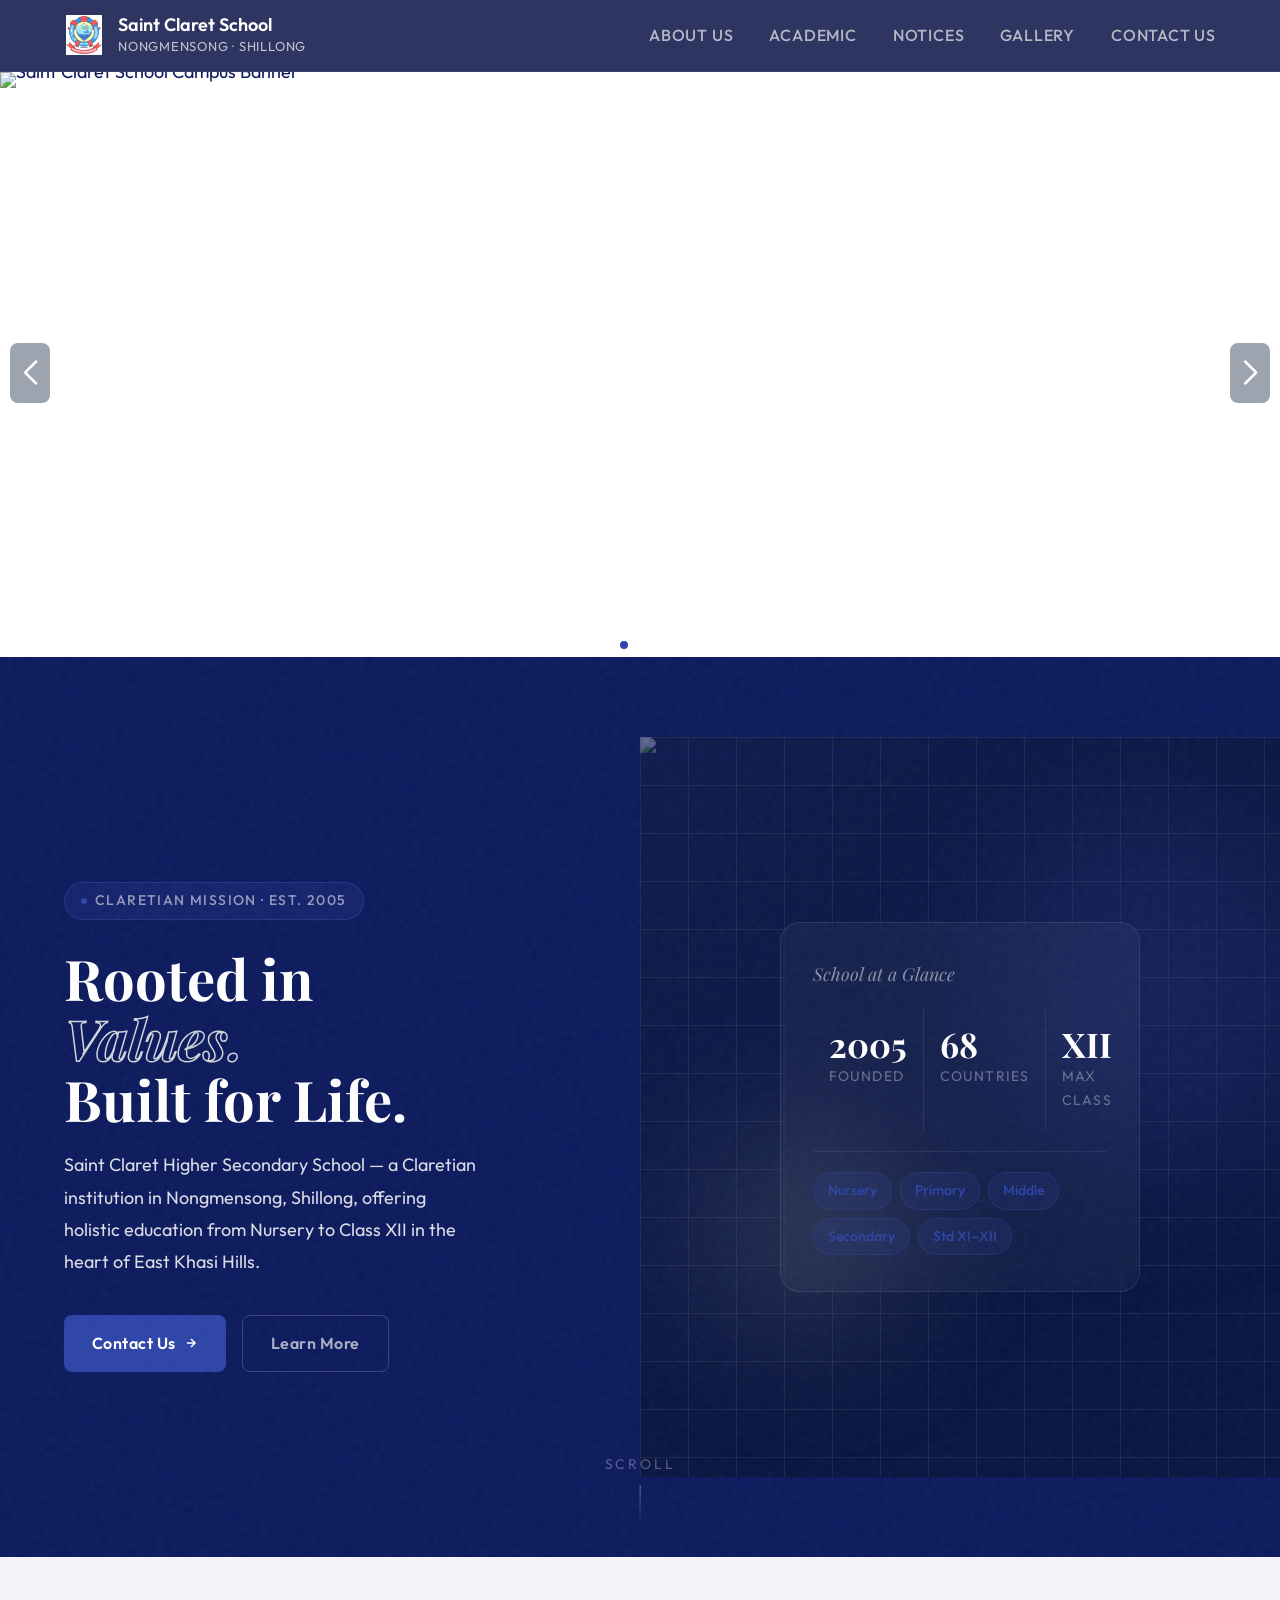
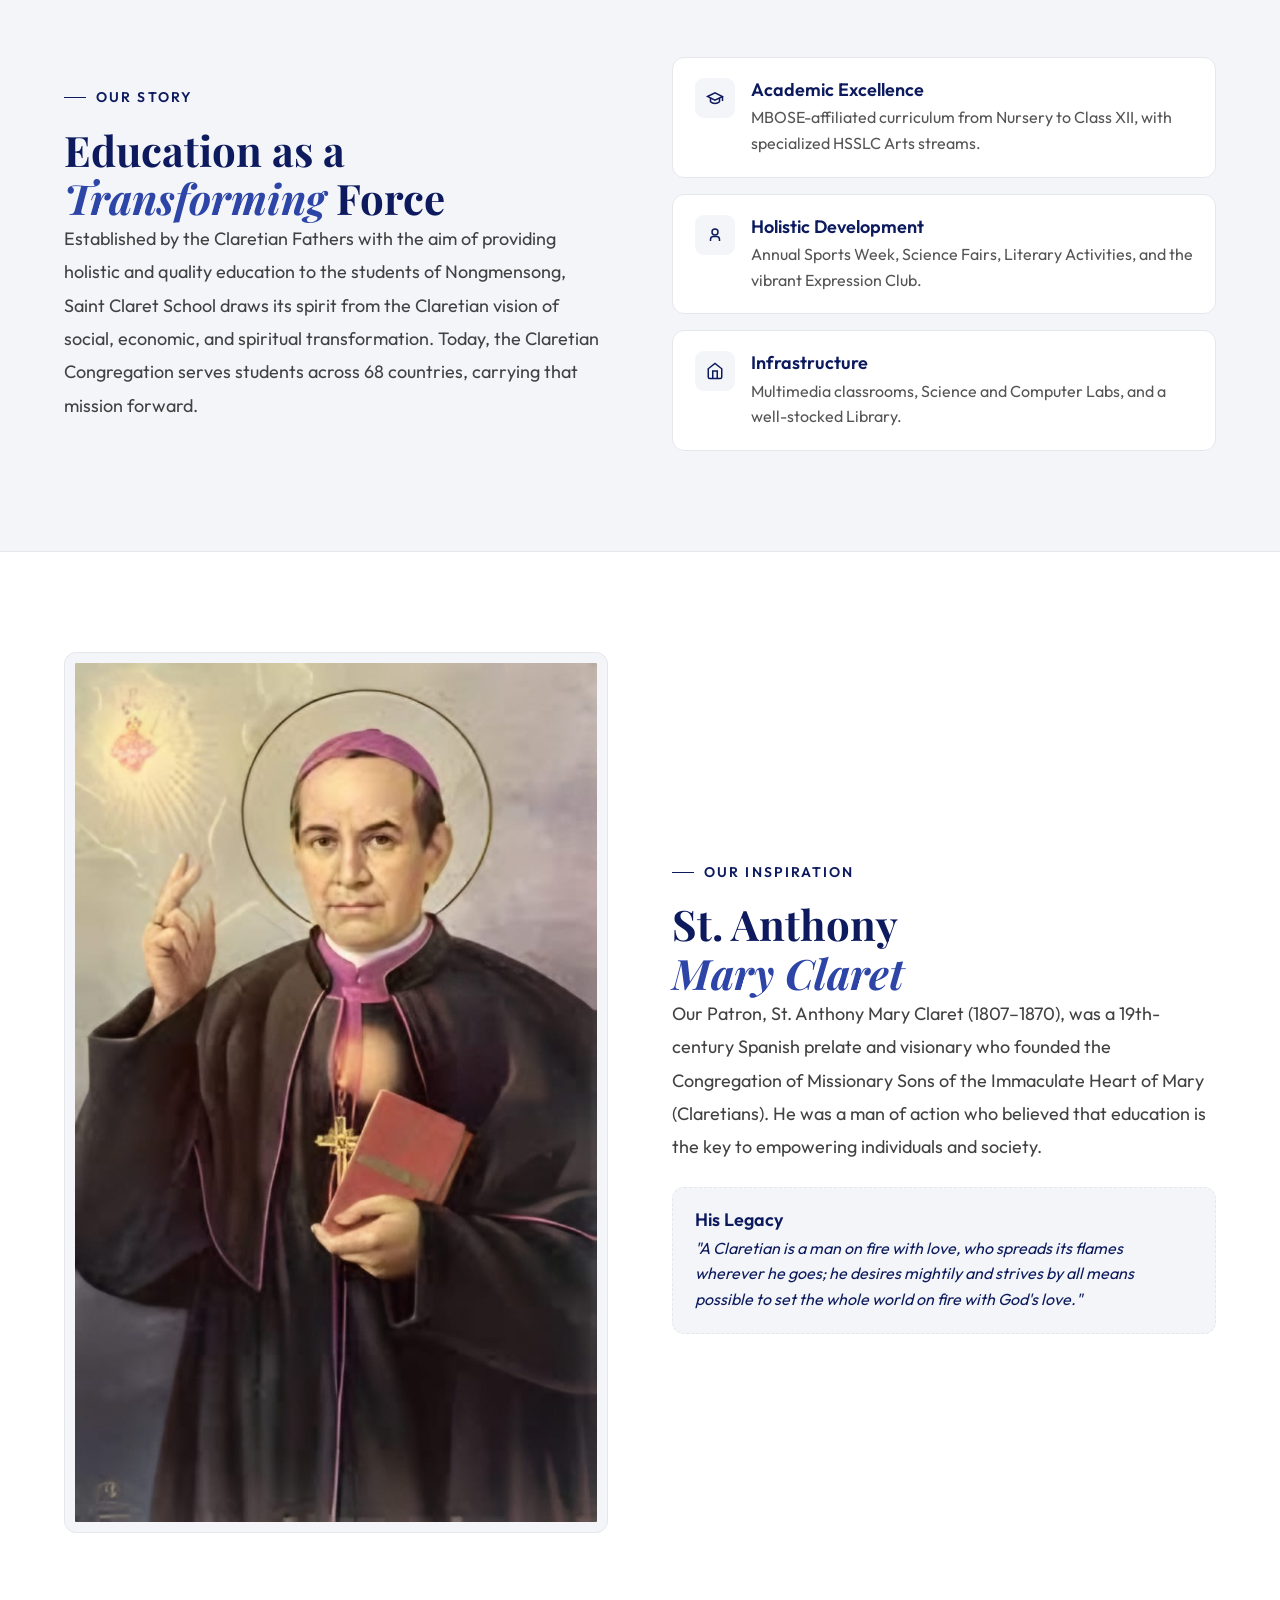
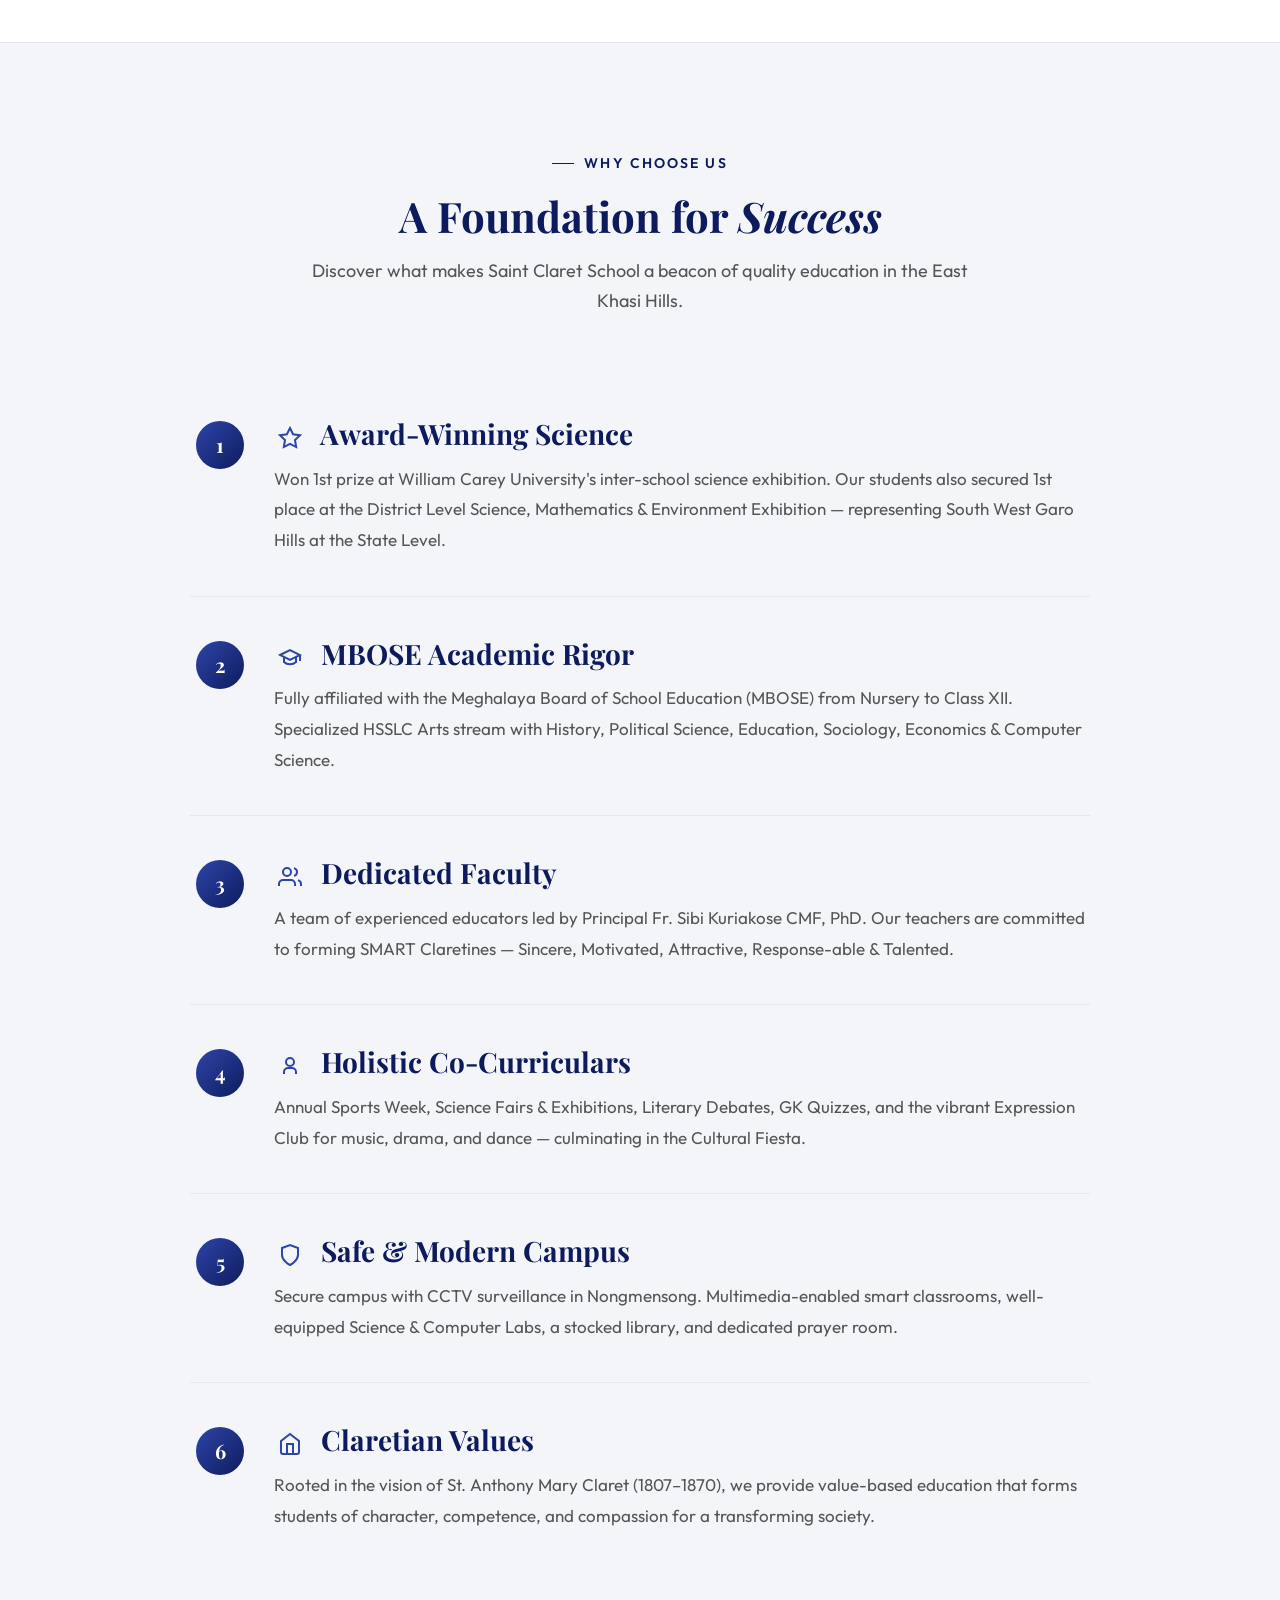
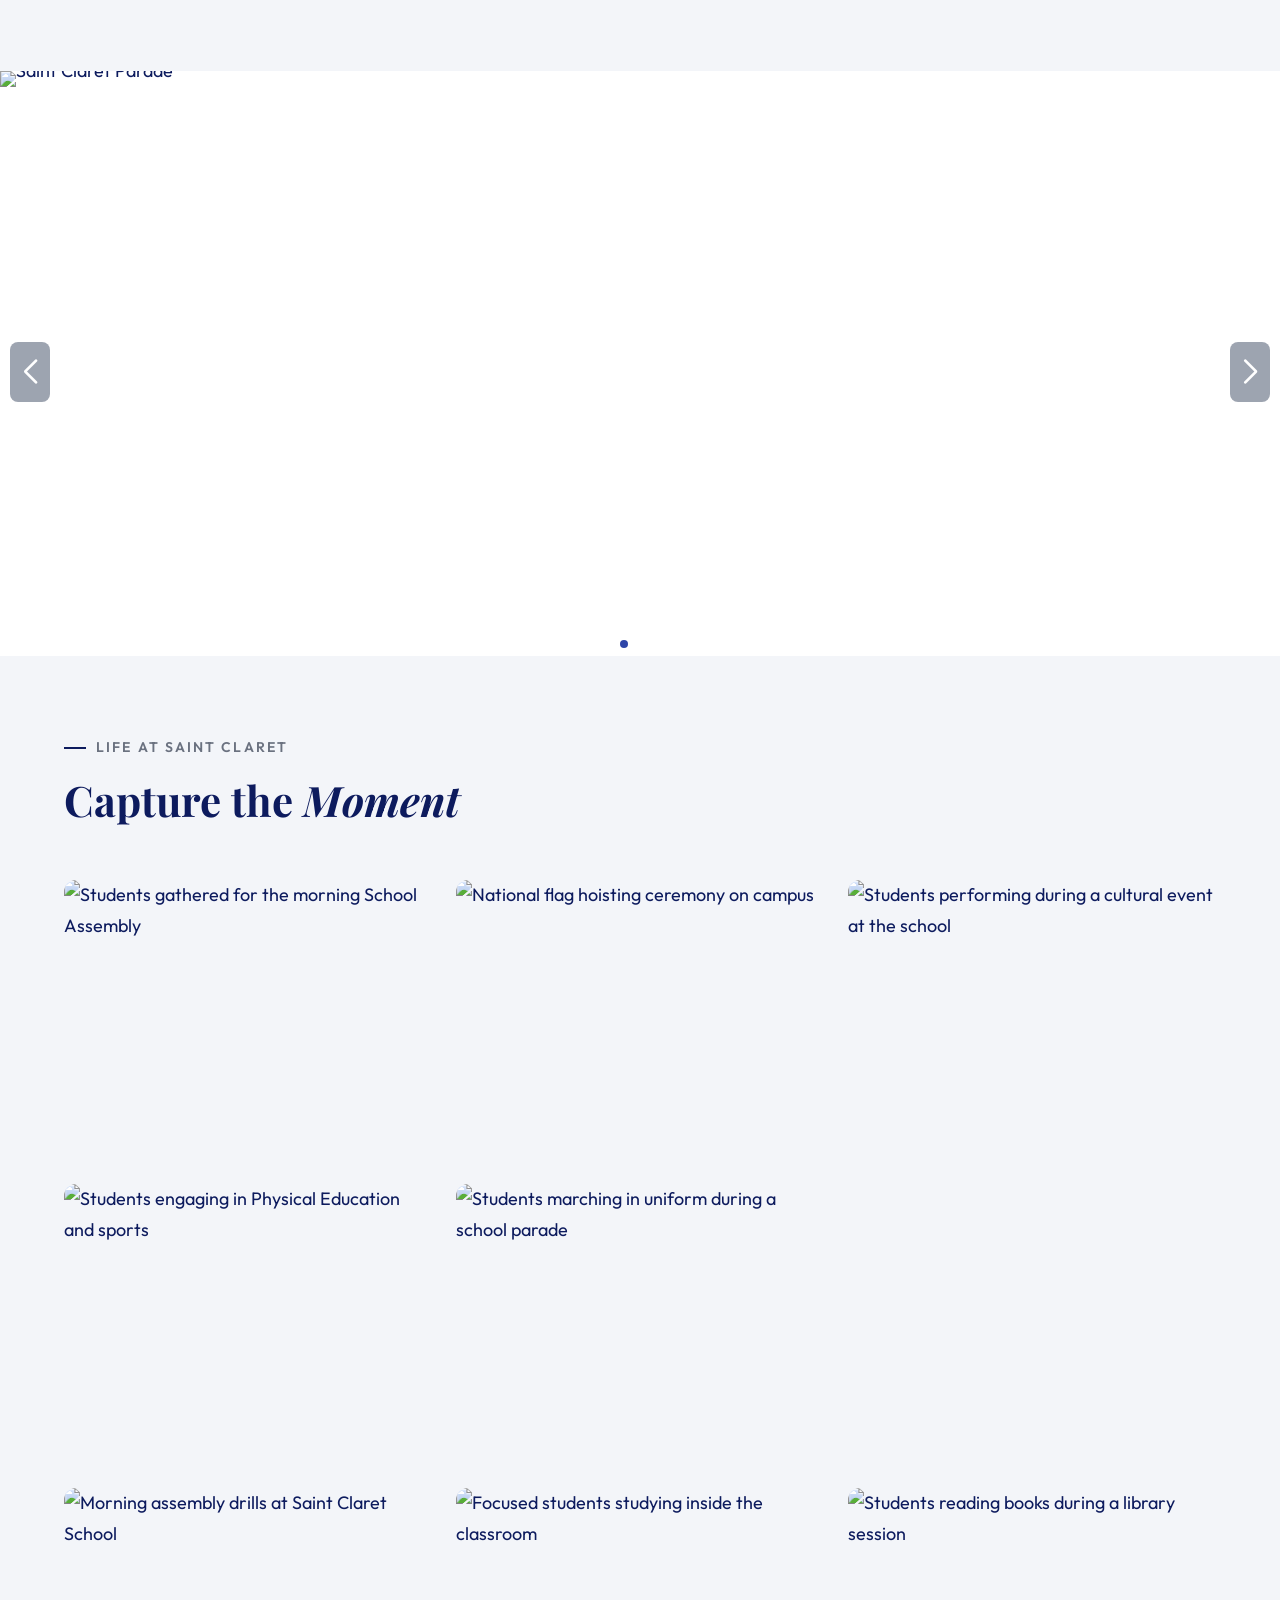
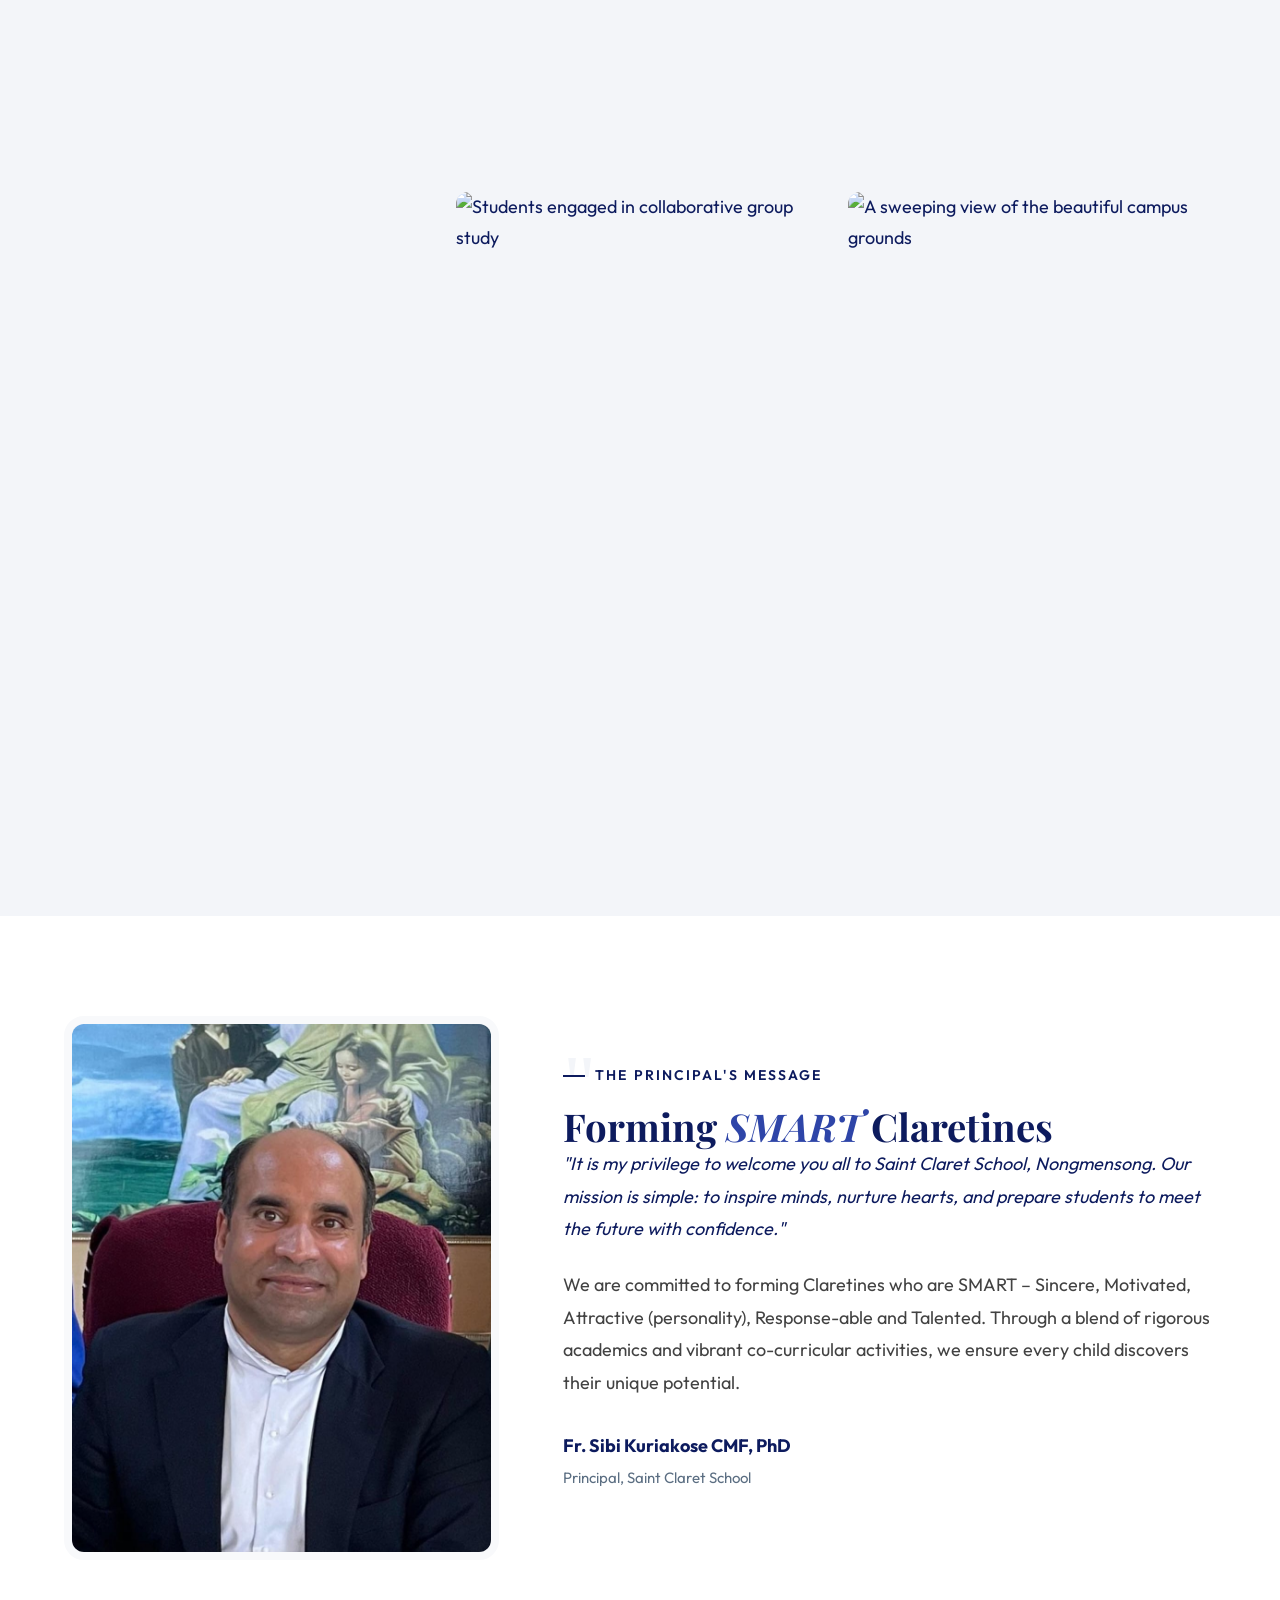
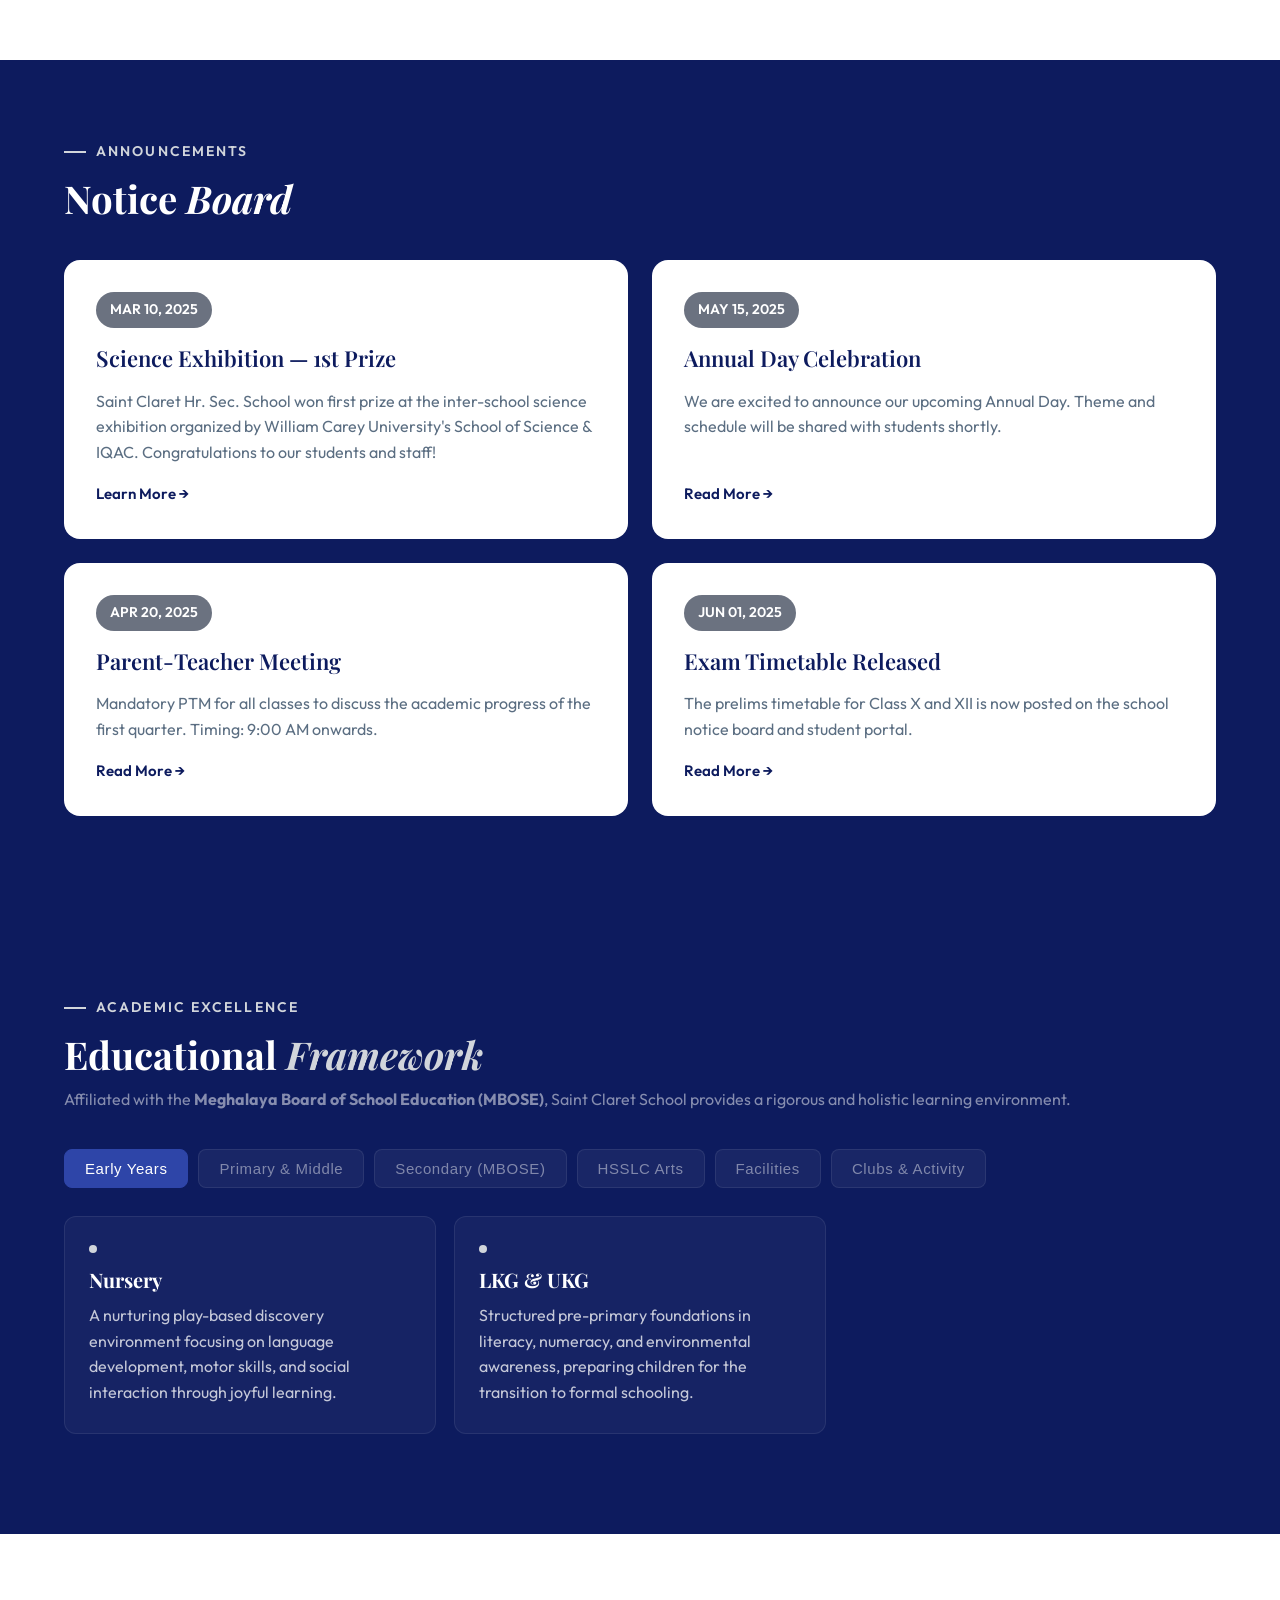
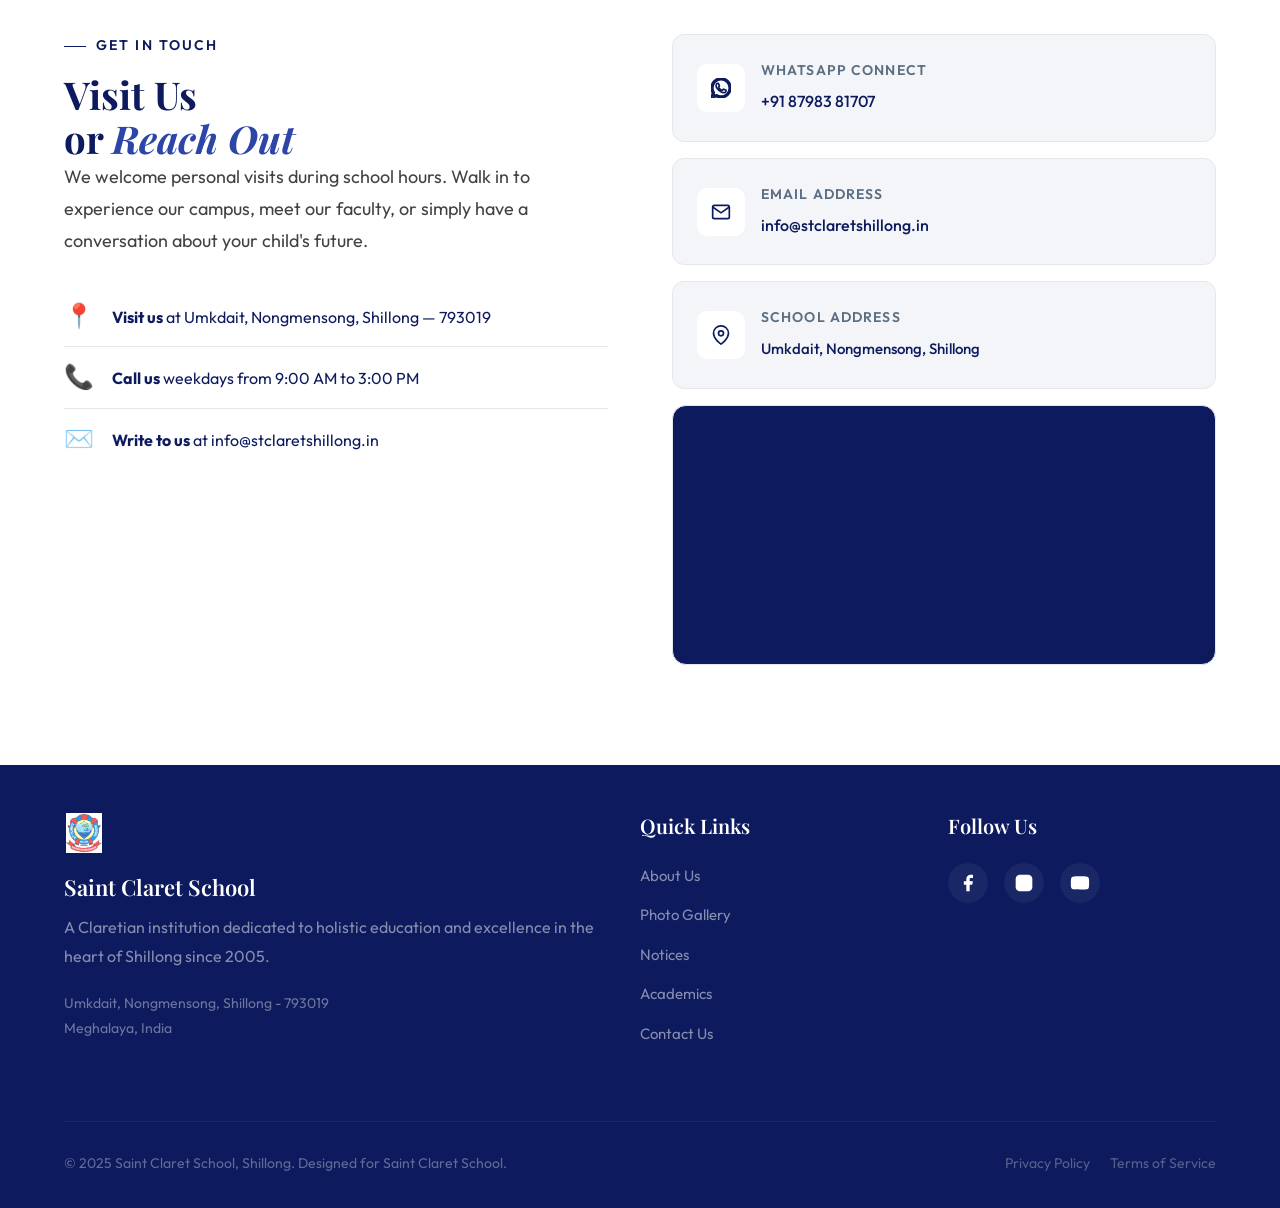
==== commit 0543d1fd: "v2" ====
--- a/index.html
+++ b/index.html
@@ -1,1175 +1,2747 @@
 <!DOCTYPE html>
 <html lang="en">
+
 <head>
-<meta charset="UTF-8"/>
-<meta name="viewport" content="width=device-width, initial-scale=1.0"/>
-<title>Saint Claret School · Shillong</title>
-<meta name="description" content="Saint Claret Higher Secondary School, Nongmensong, Shillong — Claretian institution offering holistic education from Nursery to Class XII in Meghalaya."/>
-<meta property="og:title" content="Saint Claret School · Shillong"/>
-<meta property="og:description" content="A Claretian institution in Nongmensong, Shillong, offering holistic education from Nursery to Class XII."/>
-<meta name="theme-color" content="#0B1D3A"/>
-<link rel="icon" href="data:image/svg+xml,<svg xmlns=%22http://www.w3.org/2000/svg%22 viewBox=%220 0 100 100%22><rect width=%22100%22 height=%22100%22 rx=%2220%22 fill=%22%230B1D3A%22/><text x=%2250%%22 y=%2250%%22 dominant-baseline=%22central%22 text-anchor=%22middle%22 fill=%22white%22 font-family=%22serif%22 font-weight=%22bold%22 font-size=%2250%22>SC</text></svg>"/>
-<link rel="preconnect" href="https://fonts.googleapis.com"/>
-<link rel="preconnect" href="https://fonts.gstatic.com" crossorigin/>
-<link href="https://fonts.googleapis.com/css2?family=Playfair+Display:ital,wght@0,500;0,700;1,500;1,700&family=Outfit:wght@300;400;500;600&display=swap" rel="stylesheet"/>
-<style>
-/* ── TOKENS ── */
-:root {
-  --navy:        #1A237E; /* Deep Indigo Jacket */
-  --navy-2:      #121858;
-  --blue-accent: #3949AB; /* Lighter Indigo */
-  --gray:        #757575; /* Steel Gray Pants */
-  --gray-light:  #BDBDBD;
-  --gray-pale:   #F0F2F5; /* Neutral background */
-  --white:       #FFFFFF;
-  --snow:        #F8F9FB;
-  --ink:         #1A237E;
-  --muted:       #607D8B; /* Cool gray-blue for text */
-  --line:        #E0E0E0;
-  --r:           12px;
-}
-
-*, *::before, *::after { box-sizing: border-box; margin: 0; padding: 0; }
-html { scroll-behavior: smooth; font-size: 16px; }
-body {
-  font-family: 'Outfit', sans-serif;
-  background: var(--white);
-  color: var(--ink);
-  overflow-x: hidden;
-  -webkit-font-smoothing: antialiased;
-}
-
-/* ── UTILS ── */
-.grain::after {
-  content: "";
-  position: absolute; inset: 0;
-  background-image: url("data:image/svg+xml,%3Csvg viewBox='0 0 200 200' xmlns='http://www.w3.org/2000/svg'%3E%3Cfilter id='noiseFilter'%3E%3CfeTurbulence type='fractalNoise' baseFrequency='0.65' numOctaves='3' stitchTiles='stitch'/%3E%3C/filter%3E%3Crect width='100%25' height='100%25' filter='url(%23noiseFilter)'/%3E%3C/svg%3E");
-  opacity: 0.04;
-  pointer-events: none;
-  z-index: 5;
-}
-
-.scroll-down {
-  position: absolute; bottom: 32px; left: 50%; transform: translateX(-50%);
-  display: flex; flex-direction: column; align-items: center; gap: 8px;
-  color: rgba(255,255,255,0.3); font-size: 10px; text-transform: uppercase; letter-spacing: 0.2em;
-  text-decoration: none; z-index: 10;
-}
-.scroll-down span { width: 1px; height: 40px; background: linear-gradient(to bottom, rgba(255,255,255,0.4), transparent); animation: scrollLine 2s ease-in-out infinite; }
-@keyframes scrollLine { 0% { height: 0; transform-origin: top; } 50% { height: 40px; transform-origin: top; } 51% { height: 40px; transform-origin: bottom; } 100% { height: 0; transform-origin: bottom; } }
-
-/* ── NAV ── */
-.nav {
-  position: fixed; top: 0; left: 0; right: 0; z-index: 200;
-  height: 80px; /* Initial height */
-  display: flex; align-items: center; justify-content: space-between;
-  padding: 0 clamp(20px, 5vw, 64px);
-  background: transparent; /* Changed for shrink effect */
-  border-bottom: 1px solid transparent;
-  transition: all 0.4s cubic-bezier(0.165, 0.84, 0.44, 1);
-}
-.nav.shrink {
-  height: 60px;
-  background: rgba(11,29,58,0.96);
-  backdrop-filter: blur(16px);
-  border-bottom: 1px solid rgba(255,255,255,0.06);
-}
-.nav-left { display: flex; align-items: center; gap: 12px; text-decoration: none; }
-.nav-pill {
-  background: var(--navy);
-  border-radius: 8px;
-  width: 36px; height: 36px;
-  display: flex; align-items: center; justify-content: center;
-  font-family: 'Playfair Display', serif;
-  font-size: 14px; font-weight: 700; color: white;
-  letter-spacing: -0.5px;
-}
-.nav-title {
-  font-size: 14px; font-weight: 600; color: white;
-  line-height: 1.2;
-}
-.nav-title small { display: block; font-size: 10.5px; font-weight: 400; color: rgba(255,255,255,0.7); letter-spacing: 0.06em; text-transform: uppercase; }
-.nav-links {
-  display: flex; align-items: center; gap: 28px; list-style: none;
-}
-.nav-links a {
-  font-size: 12px; font-weight: 500; letter-spacing: 0.07em;
-  text-transform: uppercase; color: rgba(255,255,255,0.6);
-  text-decoration: none; transition: all .3s;
-  position: relative;
-}
-.nav-links a::after {
-  content: '';
-  position: absolute; bottom: -4px; left: 0; width: 0; height: 1.5px;
-  background: var(--gray-light); transition: width 0.3s;
-}
-.nav-links a:hover, .nav-links a.active { color: #fff; }
-.nav-links a.active::after { width: 100%; }
-.nav-btn {
-  background: var(--blue-accent) !important; color: white !important;
-  padding: 8px 18px; border-radius: 6px; font-size: 11px !important;
-}
-.nav-btn:hover { background: var(--navy) !important; }
-.burger {
-  display: none; flex-direction: column; gap: 4px;
-  background: none; border: none; cursor: pointer; padding: 6px;
-}
-.burger span { display: block; width: 22px; height: 2px; background: white; border-radius: 2px; transition: .3s; }
-
-/* ── DRAWER ── */
-.drawer {
-  position: fixed; inset: 0; z-index: 190;
-  background: var(--navy);
-  display: flex; flex-direction: column;
-  justify-content: center; align-items: center;
-  gap: 6px;
-  transform: translateX(100%);
-  transition: transform .35s cubic-bezier(.77,0,.175,1);
-}
-.drawer.open { transform: translateX(0); }
-.drawer a {
-  font-family: 'Playfair Display', serif;
-  font-size: clamp(28px, 7vw, 42px);
-  font-weight: 700; color: white; text-decoration: none;
-  padding: 10px 0; width: 80vw; text-align: center;
-  border-bottom: 1px solid rgba(255,255,255,0.07);
-  transition: color .2s;
-}
-.drawer a:hover { color: var(--purple-soft); }
-.drawer a:last-child { border-bottom: none; }
-
-/* ── HERO ── */
-.hero {
-  min-height: 100svh;
-  background: var(--navy);
-  display: grid;
-  grid-template-columns: 1fr 1fr;
-  overflow: hidden;
-  position: relative;
-}
-
-/* left panel */
-.hero-left {
-  display: flex; flex-direction: column;
-  justify-content: center;
-  padding: clamp(100px, 14vw, 140px) clamp(28px, 5vw, 80px) clamp(60px, 8vw, 100px);
-  position: relative; z-index: 2;
-}
-.hero-tag {
-  display: inline-flex; align-items: center; gap: 8px;
-  background: rgba(57,73,171,0.2);
-  border: 1px solid rgba(57,73,171,0.45);
-  border-radius: 100px; padding: 5px 14px;
-  margin-bottom: 28px; width: fit-content;
-}
-.hero-tag-dot { width: 5px; height: 5px; border-radius: 50%; background: var(--blue-accent); }
-.hero-tag span { font-size: 10px; font-weight: 500; color: rgba(255,255,255,0.55); letter-spacing: 0.1em; text-transform: uppercase; }
-
-.hero h1 {
-  font-family: 'Playfair Display', serif;
-  font-size: clamp(40px, 5.5vw, 72px);
-  font-weight: 700; color: white; line-height: 1.08;
-  margin-bottom: 20px;
-}
-.hero h1 span {
-  font-style: italic;
-  color: transparent;
-  -webkit-text-stroke: 1.5px var(--gray-light);
-}
-.hero-p {
-  font-size: clamp(15px, 1.4vw, 17px);
-  font-weight: 400; color: rgba(255,255,255,0.85);
-  line-height: 1.8; max-width: 420px; margin-bottom: 36px;
-}
-.hero-actions { display: flex; gap: 12px; flex-wrap: wrap; }
-.btn {
-  display: inline-flex; align-items: center; gap: 8px;
-  padding: 13px 26px; border-radius: 8px;
-  font-size: 13px; font-weight: 600; letter-spacing: 0.03em;
-  text-decoration: none; transition: all .22s; cursor: pointer; border: none;
-}
-.btn-purple { background: var(--blue-accent); color: white; }
-.btn-purple:hover { background: var(--navy); transform: translateY(-2px); }
-.btn-ghost { background: transparent; color: rgba(255,255,255,0.65); border: 1.5px solid rgba(255,255,255,0.18); }
-.btn-ghost:hover { border-color: rgba(255,255,255,0.55); color: white; transform: translateY(-2px); }
-
-/* right panel */
-.hero-right {
-  position: relative;
-  display: flex; align-items: center; justify-content: center;
-  overflow: hidden;
-  background: var(--navy-2);
-}
-.hero-right::before {
-  content: '';
-  position: absolute; inset: 0;
-  background: linear-gradient(135deg, rgba(57,73,171,0.12) 0%, transparent 60%);
-  z-index: 1;
-}
-/* decorative geometric grid */
-.hero-geo {
-  position: absolute; inset: 0;
-  background-image:
-    linear-gradient(rgba(189,189,189,0.1) 1px, transparent 1px),
-    linear-gradient(90deg, rgba(189,189,189,0.1) 1px, transparent 1px);
-  background-size: 48px 48px;
-}
-.hero-orb {
-  position: absolute;
-  border-radius: 50%; filter: blur(70px); pointer-events: none;
-}
-.orb-1 { width: 360px; height: 360px; background: rgba(57,73,171,0.22); top: 10%; right: -60px; animation: orb 12s ease-in-out infinite; }
-.orb-2 { width: 200px; height: 200px; background: rgba(117,117,117,0.3); bottom: 20%; left: 10%; animation: orb 9s ease-in-out infinite reverse; }
-@keyframes orb { 0%,100%{transform:translate(0,0)scale(1)}50%{transform:translate(-20px,20px)scale(1.06)} }
-
-.hero-right img {
-  position: absolute; inset: 0; width: 100%; height: 100%;
-  object-fit: cover; opacity: 0.6; z-index: 0;
-}
-
-.hero-card {
-  position: relative; z-index: 2;
-  background: rgba(255,255,255,0.04);
-  border: 1px solid rgba(255,255,255,0.09);
-  border-radius: 20px;
-  padding: 36px 32px;
-  width: min(360px, 80%);
-  backdrop-filter: blur(12px);
-}
-
-/* ── GALLERY (MASONRY) ── */
-.gallery-grid {
-  display: grid;
-  grid-template-columns: repeat(auto-fill, minmax(300px, 1fr));
-  grid-auto-rows: 250px;
-  gap: 20px;
-  padding: 40px 0;
-}
-.gallery-item {
-  position: relative; overflow: hidden; border-radius: 12px; cursor: pointer;
-}
-.gallery-item:nth-child(3n) { grid-row: span 2; }
-.gallery-item img {
-  width: 100%; height: 100%; object-fit: cover;
-  transition: transform 0.6s cubic-bezier(0.165, 0.84, 0.44, 1);
-}
-.gallery-overlay {
-  position: absolute; inset: 0;
-  background: rgba(11, 29, 58, 0.7);
-  display: flex; align-items: center; justify-content: center;
-  opacity: 0; transition: opacity 0.3s;
-}
-.gallery-item:hover img { transform: scale(1.08); }
-.gallery-item:hover .gallery-overlay { opacity: 1; }
-.gallery-caption {
-  color: white; font-size: 14px; font-weight: 500; text-align: center; padding: 20px;
-}
-
-/* ── PRINCIPAL ── */
-.message-section {
-  background: white; padding: clamp(60px, 8vw, 100px) clamp(20px, 5vw, 64px);
-  display: grid; grid-template-columns: 1fr 1.5fr; gap: clamp(32px, 5vw, 80px); align-items: center;
-}
-.principal-img-wrap {
-  border-radius: 20px; overflow: hidden; border: 8px solid var(--snow);
-  aspect-ratio: 4/5;
-}
-.principal-img-wrap img { width: 100%; height: 100%; object-fit: cover; }
-.quote-icon { font-size: 80px; font-family: serif; color: var(--gray-pale); line-height: 0; margin-bottom: -40px; }
-
-/* ── NOTICES ── */
-.notices { background: var(--navy); padding: 100px clamp(20px, 5vw, 64px); }
-.notice-grid { display: grid; grid-template-columns: repeat(auto-fill, minmax(400px, 1fr)); gap: 24px; margin-top: 40px; }
-.notice-card {
-  background: white; border-radius: 16px; padding: 32px;
-  display: flex; flex-direction: column; gap: 16px; transition: transform 0.3s;
-}
-.notice-card:hover { transform: translateY(-5px); border-left: 4px solid var(--blue-accent); }
-.notice-date {
-  background: var(--gray); color: white; padding: 4px 12px; border-radius: 100px;
-  font-size: 10px; font-weight: 600; width: fit-content;
-}
-.notice-card h4 { font-family: 'Playfair Display', serif; font-size: 20px; color: var(--navy); }
-.notice-card p { font-size: 14px; color: var(--muted); line-height: 1.6; }
-.notice-link { color: var(--navy); font-weight: 600; font-size: 13px; text-decoration: none; margin-top: auto; }
-
-/* ── LIGHTBOX ── */
-.lightbox {
-  position: fixed; inset: 0; z-index: 1000;
-  background: rgba(11, 29, 58, 0.98);
-  display: none; align-items: center; justify-content: center;
-  padding: 40px;
-}
-.lightbox.active { display: flex; }
-.lightbox-img { max-width: 100%; max-height: 100%; border-radius: 8px; object-fit: contain; }
-.lightbox-close {
-  position: absolute; top: 30px; right: 30px; color: white; background: none; border: none;
-  font-size: 40px; cursor: pointer;
-}
-
-/* ── CONTACT FORM ── */
-.contact-form { margin-top: 40px; display: grid; gap: 16px; }
-.input-row { display: grid; grid-template-columns: 1fr 1fr; gap: 16px; }
-.contact-form input, .contact-form select, .contact-form textarea {
-  width: 100%; padding: 14px 18px; border-radius: 10px; border: 1px solid var(--line);
-  font-family: inherit; font-size: 14px; outline: none; transition: border-color 0.2s;
-}
-.contact-form input:focus, .contact-form select:focus, .contact-form textarea:focus { border-color: var(--blue-accent); }
-.success-msg { display: none; color: #10b981; font-weight: 600; padding: 10px 0; }
-
-/* ── FOOTER ENHANCEMENT ── */
-.footer-grid {
-  display: grid; grid-template-columns: 2fr 1fr 1fr; gap: 40px;
-  padding-bottom: 60px;
-}
-.footer-col h4 { color: white; margin-bottom: 24px; font-size: 16px; font-family: 'Playfair Display', serif; }
-.footer-col p { color: rgba(255,255,255,0.5); line-height: 1.8; margin-bottom: 20px; }
-.social-links { display: flex; gap: 12px; }
-.social-link {
-  width: 36px; height: 36px; border-radius: 50%; background: rgba(255,255,255,0.05);
-  display: flex; align-items: center; justify-content: center; transition: background 0.3s;
-}
-.social-link:hover { background: var(--blue-accent); }
-.social-link svg { width: 18px; height: 18px; fill: white; }
-.footer-bottom {
-  border-top: 1px solid rgba(255,255,255,0.06); padding-top: 30px;
-  display: flex; justify-content: space-between; align-items: center; color: rgba(255,255,255,0.3); font-size: 12px;
-}
-.footer-pill {
-  background: var(--blue-accent);
-  border-radius: 8px;
-  width: 36px; height: 36px;
-  display: flex; align-items: center; justify-content: center;
-  font-family: 'Playfair Display', serif;
-  font-size: 14px; font-weight: 700; color: white;
-}
-.hero-card-title {
-  font-family: 'Playfair Display', serif;
-  font-size: 15px; font-style: italic; color: rgba(255,255,255,0.5);
-  margin-bottom: 20px;
-}
-.stat-row { display: flex; gap: 0; }
-.stat-item {
-  flex: 1; padding: 18px 16px;
-  border-right: 1px solid rgba(255,255,255,0.08);
-}
-.stat-item:last-child { border-right: none; }
-.stat-num {
-  font-family: 'Playfair Display', serif;
-  font-size: clamp(26px, 3vw, 34px); font-weight: 700; color: white; line-height: 1;
-  margin-bottom: 4px;
-}
-.stat-lbl { font-size: 10px; color: rgba(255,255,255,0.35); letter-spacing: 0.08em; text-transform: uppercase; }
-.hero-card-divider { height: 1px; background: rgba(255,255,255,0.08); margin: 20px 0; }
-.hero-levels {
-  display: flex; flex-wrap: wrap; gap: 8px;
-}
-.level-chip {
-  font-size: 11px; font-weight: 500;
-  color: var(--blue-accent);
-  background: rgba(57,73,171,0.15);
-  border: 1px solid rgba(57,73,171,0.3);
-  padding: 5px 12px; border-radius: 100px;
-}
-
-/* ── ABOUT STRIP ── */
-.about {
-  background: var(--gray-pale);
-  padding: clamp(60px, 8vw, 100px) clamp(20px, 5vw, 64px);
-  display: grid;
-  grid-template-columns: 1fr 1fr;
-  gap: clamp(32px, 5vw, 80px);
-  align-items: center;
-}
-.about-label {
-  font-size: 10px; font-weight: 600; letter-spacing: 0.15em;
-  text-transform: uppercase; color: var(--navy);
-  display: flex; align-items: center; gap: 10px; margin-bottom: 16px;
-}
-.about-label::before { content: ''; width: 22px; height: 1.5px; background: var(--navy); }
-.about h2 {
-  font-family: 'Playfair Display', serif;
-  font-size: clamp(28px, 3.5vw, 44px); font-weight: 700; color: var(--navy);
-  line-height: 1.15; margin-bottom: 18px;
-}
-.about h2 em { font-style: italic; color: var(--blue-accent); }
-.about p { font-size: 16px; font-weight: 400; line-height: 1.85; color: #424242; }
-.about-right { display: flex; flex-direction: column; gap: 16px; }
-.about-feat {
-  display: flex; gap: 16px; align-items: flex-start;
-  background: white; border-radius: 12px;
-  padding: 20px 22px;
-  border: 1px solid var(--line);
-  transition: border-color .2s, transform .2s;
-}
-.about-feat:hover { border-color: var(--blue-accent); transform: translateX(4px); }
-.feat-icon {
-  width: 40px; height: 40px; flex-shrink: 0; border-radius: 9px;
-  background: var(--gray-pale);
-  display: flex; align-items: center; justify-content: center;
-}
-.feat-icon svg { width: 18px; height: 18px; stroke: var(--navy); fill: none; stroke-width: 2; }
-.feat-text h4 { font-size: 14px; font-weight: 600; color: var(--navy); margin-bottom: 3px; }
-.feat-text p { font-size: 14px; font-weight: 400; color: #555; line-height: 1.6; }
-
-/* ── PROGRAMS (TABBED) ── */
-.programs {
-  background: var(--navy);
-  padding: clamp(60px, 8vw, 100px) clamp(20px, 5vw, 64px);
-}
-.prog-header { display: flex; justify-content: space-between; align-items: flex-end; flex-wrap: wrap; gap: 20px; margin-bottom: 36px; }
-.prog-label {
-  font-size: 10px; font-weight: 600; letter-spacing: 0.15em;
-  text-transform: uppercase; color: var(--gray-light);
-  display: flex; align-items: center; gap: 10px; margin-bottom: 12px;
-}
-.prog-label::before { content: ''; width: 22px; height: 1.5px; background: var(--gray-light); }
-.prog-header h2 {
-  font-family: 'Playfair Display', serif;
-  font-size: clamp(26px, 3vw, 40px); font-weight: 700; color: white;
-  line-height: 1.15;
-}
-.prog-header h2 em { font-style: italic; color: var(--gray-light); }
-.tabs {
-  display: flex; gap: 8px; flex-wrap: wrap; margin-bottom: 28px;
-}
-.tab {
-  font-size: 12px; font-weight: 500; letter-spacing: 0.04em;
-  color: rgba(255,255,255,0.45);
-  background: rgba(255,255,255,0.05);
-  border: 1px solid rgba(255,255,255,0.08);
-  border-radius: 8px; padding: 9px 18px;
-  cursor: pointer; transition: all .2s;
-}
-.tab:hover { color: white; border-color: rgba(255,255,255,0.2); }
-.tab.active {
-  background: var(--blue-accent); color: white;
-  border-color: var(--blue-accent);
-}
-.tab-panel { display: none; }
-.tab-panel.active { display: grid; grid-template-columns: repeat(auto-fill, minmax(280px, 1fr)); gap: 14px; animation: fadeIn .3s ease; }
-@keyframes fadeIn { from { opacity:0; transform:translateY(10px); } to { opacity:1; transform:translateY(0); } }
-.prog-card {
-  background: rgba(255,255,255,0.04);
-  border: 1px solid rgba(255,255,255,0.08);
-  border-radius: 12px; padding: 24px 22px;
-  transition: all .2s;
-}
-.prog-card:hover { background: rgba(57,73,171,0.18); border-color: rgba(57,73,171,0.4); }
-.prog-card h4 { font-family: 'Playfair Display', serif; font-size: 18px; font-weight: 700; color: white; margin-bottom: 8px; }
-.prog-card p { font-size: 14px; font-weight: 400; color: rgba(255,255,255,0.75); line-height: 1.6; }
-.prog-dot { width: 8px; height: 8px; border-radius: 50%; background: var(--gray-light); margin-bottom: 14px; }
-
-/* ── CONTACT / CTA ── */
-.bottom {
-  background: white;
-  padding: clamp(60px, 8vw, 100px) clamp(20px, 5vw, 64px);
-  display: grid;
-  grid-template-columns: 1fr 1fr;
-  gap: clamp(32px, 5vw, 80px);
-  align-items: start;
-}
-.cta-label {
-  font-size: 10px; font-weight: 600; letter-spacing: 0.15em;
-  text-transform: uppercase; color: var(--navy);
-  display: flex; align-items: center; gap: 10px; margin-bottom: 14px;
-}
-.cta-label::before { content: ''; width: 22px; height: 1.5px; background: var(--navy); }
-.cta-block h2 {
-  font-family: 'Playfair Display', serif;
-  font-size: clamp(28px, 3vw, 42px); font-weight: 700; color: var(--navy);
-  line-height: 1.15; margin-bottom: 16px;
-}
-.cta-block h2 em { font-style: italic; color: var(--blue-accent); }
-.cta-block p { font-size: 16px; font-weight: 400; color: #424242; line-height: 1.8; margin-bottom: 28px; }
-.cta-steps { display: flex; flex-direction: column; gap: 0; margin-bottom: 32px; }
-.cta-step {
-  display: flex; gap: 16px; align-items: flex-start;
-  padding: 14px 0; border-bottom: 1px solid var(--line);
-}
-.cta-step:last-child { border-bottom: none; }
-.step-num {
-  font-family: 'Playfair Display', serif;
-  font-size: 22px; font-weight: 700; color: var(--blue-accent);
-  line-height: 1; min-width: 28px;
-}
-.step-text { font-size: 14px; font-weight: 400; color: var(--ink); line-height: 1.5; padding-top: 3px; }
-
-/* contact side */
-.contact-side { display: flex; flex-direction: column; gap: 16px; }
-.contact-card {
-  background: var(--gray-pale); border-radius: 12px; padding: 22px 24px;
-  border: 1px solid var(--line);
-  display: flex; gap: 16px; align-items: center;
-  text-decoration: none; transition: all .2s;
-}
-.contact-card:hover { border-color: var(--blue-accent); background: var(--navy-2); color: white; }
-.contact-card:hover .cc-body span { color: white; }
-.cc-icon {
-  width: 44px; height: 44px; border-radius: 10px;
-  background: white;
-  display: flex; align-items: center; justify-content: center; flex-shrink: 0;
-  transition: background .2s;
-}
-.contact-card:hover .cc-icon { background: var(--blue-accent); }
-.cc-icon svg { width: 18px; height: 18px; stroke: var(--navy); fill: none; stroke-width: 2; transition: stroke .2s; }
-.contact-card:hover .cc-icon svg { stroke: white; }
-.cc-body strong { display: block; font-size: 11px; font-weight: 600; color: var(--muted); letter-spacing: 0.08em; text-transform: uppercase; margin-bottom: 3px; }
-.cc-body span { font-size: 14px; font-weight: 500; color: var(--navy); }
-
-.map-wrap {
-  border-radius: 14px; overflow: hidden;
-  height: 180px; border: 1px solid var(--line);
-  background: var(--navy);
-}
-.map-wrap iframe { width: 100%; height: 100%; border: none; display: block; }
-
-/* ── FOOTER ── */
-footer {
-  background: var(--navy);
-  padding: 32px clamp(20px, 5vw, 64px);
-  display: flex; justify-content: space-between; align-items: center;
-  flex-wrap: wrap; gap: 12px;
-  border-top: 1px solid rgba(255,255,255,0.07);
-}
-.footer-left { display: flex; align-items: center; gap: 12px; }
-.footer-pill {
-  width: 30px; height: 30px; border-radius: 6px;
-  background: var(--purple);
-  display: flex; align-items: center; justify-content: center;
-  font-family: 'Playfair Display', serif; font-size: 11px; font-weight: 700; color: white;
-}
-footer p { font-size: 12px; color: rgba(255,255,255,0.35); }
-.footer-links { display: flex; gap: 20px; }
-.footer-links a { font-size: 12px; color: rgba(255,255,255,0.35); text-decoration: none; transition: color .2s; }
-.footer-links a:hover { color: white; }
-
-/* ── SCROLL REVEAL ── */
-.sr { opacity: 0; transform: translateY(22px); transition: opacity .65s ease, transform .65s ease; }
-.sr.d1 { transition-delay: .1s; }
-.sr.d2 { transition-delay: .2s; }
-.sr.d3 { transition-delay: .3s; }
-.sr.vis { opacity: 1; transform: translateY(0); }
-
-/* ── RESPONSIVE ── */
-@media (max-width: 900px) {
-  .hero { grid-template-columns: 1fr; }
-  .hero-right { display: none; }
-  .hero-left { padding: 120px clamp(20px, 6vw, 48px) 72px; min-height: 100svh; justify-content: center; }
-  .about { grid-template-columns: 1fr; }
-  .bottom { grid-template-columns: 1fr; }
-  .nav-links { display: none; }
-  .burger { display: flex; }
-}
-@media (max-width: 540px) {
-  .stat-num { font-size: 24px; }
-  .hero h1 { font-size: 38px; }
-  .hero-actions { flex-direction: column; }
-  .btn { justify-content: center; }
-  .tab { font-size: 11px; padding: 8px 14px; }
-}
-</style>
+  <meta charset="UTF-8" />
+  <meta name="viewport" content="width=device-width, initial-scale=1.0" />
+  <title>Saint Claret Hr. Sec. School · Shillong</title>
+  <meta name="description"
+    content="Saint Claret Hr Secondary School, Nongmensong, Shillong — Claretian institution offering holistic education from Nursery to Class XII in Meghalaya." />
+  <meta name="keywords"
+    content="Saint Claret School, Shillong, Nongmensong, Claretian, School, Education, MBOSE, HSSLC, Meghalaya" />
+  <meta name="author" content="Saint Claret School" />
+  <meta property="og:title" content="Saint Claret School · Shillong" />
+  <meta property="og:description"
+    content="A Claretian institution in Nongmensong, Shillong, offering holistic education from Nursery to Class XII." />
+  <meta property="og:image" content="assets/saint_claret_school_logo.webp" />
+  <meta property="og:url" content="https://www.stclaretshillong.in/" />
+  <meta property="og:type" content="website" />
+  <meta property="og:site_name" content="Saint Claret School" />
+  <meta property="og:locale" content="en_IN" />
+  <meta name="twitter:card" content="summary_large_image" />
+  <meta name="twitter:title" content="Saint Claret School · Shillong" />
+  <meta name="twitter:description" content="Holistic education from Nursery to Class XII in Meghalaya." />
+  <meta name="twitter:image" content="assets/saint_claret_school_logo.webp" />
+  <meta name="theme-color" content="#0B1D3A" />
+  <link rel="canonical" href="https://www.stclaretshillong.in/" />
+  <link rel="icon" type="image/png" href="assets/saint_claret_school_logo.webp" />
+  <link rel="preconnect" href="https://fonts.googleapis.com" />
+  <link rel="preconnect" href="https://fonts.gstatic.com" crossorigin />
+  <link
+    href="https://fonts.googleapis.com/css2?family=Playfair+Display:ital,wght@0,500;0,700;1,500;1,700&family=Outfit:wght@300;400;500;600&display=swap"
+    rel="stylesheet" />
+  <style>
+    /* ── TOKENS ── */
+    :root {
+      --navy: #0D1B5E;
+      --navy-2: #091245;
+      --blue-accent: #2E45A8;
+      --gold: #C8971A;
+      --gold-light: #F0BE4B;
+      --gray: #6B7280;
+      --gray-light: #D1D5DB;
+      --gray-pale: #F3F5F9;
+      --white: #FFFFFF;
+      --snow: #F8F9FB;
+      --ink: #0D1B5E;
+      --muted: #5B6E82;
+      --line: #E5E7EB;
+      --r: 12px;
+      --purple: #0D1B5E;
+      --purple-soft: #7C8EC8;
+      --section-spacing: 80px;
+    }
+
+    *,
+    *::before,
+    *::after {
+      box-sizing: border-box;
+      margin: 0;
+      padding: 0;
+    }
+
+    html {
+      scroll-behavior: smooth;
+      font-size: 16px;
+    }
+
+    body {
+      font-family: 'Outfit', sans-serif;
+      background: var(--white);
+      color: var(--ink);
+      overflow-x: hidden;
+      -webkit-font-smoothing: antialiased;
+      font-size: 18px;
+      line-height: 1.7;
+    }
+
+    /* ── TYPOGRAPHY ── */
+    h1 {
+      font-family: 'Playfair Display', serif;
+      font-size: clamp(48px, 5.5vw, 56px);
+      font-weight: 700;
+      line-height: 1.08;
+    }
+
+    h2 {
+      font-family: 'Playfair Display', serif;
+      font-size: clamp(36px, 3.5vw, 42px);
+      font-weight: 700;
+      line-height: 1.15;
+    }
+
+    h3 {
+      font-family: 'Playfair Display', serif;
+      font-size: clamp(28px, 3vw, 32px);
+      font-weight: 700;
+      line-height: 1.2;
+    }
+
+    h4 {
+      font-family: 'Outfit', sans-serif;
+      font-size: clamp(24px, 2.5vw, 26px);
+      font-weight: 600;
+      line-height: 1.3;
+    }
+
+    p {
+      font-size: 18px;
+      line-height: 1.7;
+      color: #424242;
+    }
+
+    small,
+    .small-text {
+      font-size: 14px;
+      line-height: 1.6;
+    }
+
+    .section-label {
+      font-size: 14px;
+      font-weight: 600;
+      letter-spacing: 0.15em;
+      text-transform: uppercase;
+      color: var(--navy);
+      display: flex;
+      align-items: center;
+      gap: 10px;
+      margin-bottom: 16px;
+    }
+
+    .section-label::before {
+      content: '';
+      width: 22px;
+      height: 1.5px;
+      background: var(--navy);
+    }
+
+    /* ── UTILS ── */
+    .grain::after {
+      content: "";
+      position: absolute;
+      inset: 0;
+      background-image: url("data:image/svg+xml,%3Csvg viewBox='0 0 200 200' xmlns='http://www.w3.org/2000/svg'%3E%3Cfilter id='noiseFilter'%3E%3CfeTurbulence type='fractalNoise' baseFrequency='0.65' numOctaves='3' stitchTiles='stitch'/%3E%3C/filter%3E%3Crect width='100%25' height='100%25' filter='url(%23noiseFilter)'/%3E%3C/svg%3E");
+      opacity: 0.04;
+      pointer-events: none;
+      z-index: 5;
+    }
+
+    .scroll-down {
+      position: absolute;
+      bottom: 32px;
+      left: 50%;
+      transform: translateX(-50%);
+      display: flex;
+      flex-direction: column;
+      align-items: center;
+      gap: 8px;
+      color: rgba(255, 255, 255, 0.3);
+      font-size: 14px;
+      text-transform: uppercase;
+      letter-spacing: 0.2em;
+      text-decoration: none;
+      z-index: 10;
+    }
+
+    .scroll-down span {
+      width: 1px;
+      height: 40px;
+      background: linear-gradient(to bottom, rgba(255, 255, 255, 0.4), transparent);
+      animation: scrollLine 2s ease-in-out infinite;
+    }
+
+    @keyframes scrollLine {
+      0% {
+        height: 0;
+        transform-origin: top;
+      }
+
+      50% {
+        height: 40px;
+        transform-origin: top;
+      }
+
+      51% {
+        height: 40px;
+        transform-origin: bottom;
+      }
+
+      100% {
+        height: 0;
+        transform-origin: bottom;
+      }
+    }
+
+    /* ── NAV ── */
+    .nav {
+      position: fixed;
+      top: 0;
+      left: 0;
+      right: 0;
+      z-index: 200;
+      height: 72px;
+      display: flex;
+      align-items: center;
+      justify-content: space-between;
+      padding: 0 clamp(20px, 5vw, 64px);
+      background: rgba(9, 18, 69, 0.85);
+      backdrop-filter: blur(12px);
+      -webkit-backdrop-filter: blur(12px);
+      border-bottom: 1px solid rgba(255, 255, 255, 0.07);
+      transition: all 0.35s cubic-bezier(0.165, 0.84, 0.44, 1);
+    }
+
+    .nav.shrink {
+      height: 60px;
+      background: rgba(9, 18, 69, 0.97);
+      backdrop-filter: blur(20px);
+      -webkit-backdrop-filter: blur(20px);
+      border-bottom: 1px solid rgba(255, 255, 255, 0.09);
+      box-shadow: 0 4px 24px rgba(0, 0, 0, 0.25);
+    }
+
+    .nav-left {
+      display: flex;
+      align-items: center;
+      gap: 14px;
+      text-decoration: none;
+    }
+
+    .nav-pill {
+      width: 40px;
+      height: 40px;
+      display: flex;
+      align-items: center;
+      justify-content: center;
+    }
+
+    .nav-pill-img {
+      width: 100%;
+      height: 100%;
+      object-fit: contain;
+    }
+
+    .nav-title {
+      font-size: 18px;
+      font-weight: 600;
+      color: white;
+      line-height: 1.2;
+    }
+
+    .nav-title small {
+      display: block;
+      font-size: 13px;
+      font-weight: 400;
+      color: rgba(255, 255, 255, 0.7);
+      letter-spacing: 0.06em;
+      text-transform: uppercase;
+    }
+
+    .nav-links {
+      display: flex;
+      align-items: center;
+      gap: 36px;
+      list-style: none;
+    }
+
+    .nav-links a {
+      font-size: 16px;
+      font-weight: 500;
+      letter-spacing: 0.05em;
+      text-transform: uppercase;
+      color: rgba(255, 255, 255, 0.65);
+      text-decoration: none;
+      transition: color .25s;
+      position: relative;
+      padding-bottom: 2px;
+    }
+
+    .nav-links a::after {
+      content: '';
+      position: absolute;
+      bottom: -3px;
+      left: 0;
+      width: 0;
+      height: 1.5px;
+      background: var(--gold-light);
+      transition: width 0.28s ease;
+      border-radius: 2px;
+    }
+
+    .nav-links a:hover {
+      color: #fff;
+    }
+
+    .nav-links a:hover::after,
+    .nav-links a.active::after {
+      width: 100%;
+    }
+
+    .nav-links a.active {
+      color: #fff;
+    }
+
+    .burger {
+      display: none;
+      flex-direction: column;
+      gap: 5px;
+      background: none;
+      border: none;
+      cursor: pointer;
+      padding: 6px;
+    }
+
+    .burger span {
+      display: block;
+      width: 24px;
+      height: 2.5px;
+      background: white;
+      border-radius: 2px;
+      transition: .3s;
+    }
+
+    /* ── DRAWER ── */
+    .drawer {
+      position: fixed;
+      inset: 0;
+      z-index: 190;
+      background: var(--navy);
+      display: flex;
+      flex-direction: column;
+      justify-content: center;
+      align-items: center;
+      gap: 6px;
+      transform: translateX(100%);
+      transition: transform .35s cubic-bezier(.77, 0, .175, 1);
+    }
+
+    .drawer.open {
+      transform: translateX(0);
+    }
+
+    .drawer a {
+      font-family: 'Playfair Display', serif;
+      font-size: clamp(28px, 7vw, 42px);
+      font-weight: 700;
+      color: white;
+      text-decoration: none;
+      padding: 10px 0;
+      width: 80vw;
+      text-align: center;
+      border-bottom: 1px solid rgba(255, 255, 255, 0.07);
+      transition: color .2s;
+    }
+
+    .drawer a:hover {
+      color: var(--purple-soft);
+    }
+
+    .drawer a:last-child {
+      border-bottom: none;
+    }
+
+    /* ── HERO ── */
+    .hero {
+      min-height: 100svh;
+      background: var(--navy);
+      display: grid;
+      grid-template-columns: 1fr 1fr;
+      overflow: hidden;
+      position: relative;
+    }
+
+    /* left panel */
+    .hero-left {
+      display: flex;
+      flex-direction: column;
+      justify-content: center;
+      padding: clamp(100px, 14vw, 140px) clamp(28px, 5vw, 80px) clamp(60px, 8vw, 100px);
+      position: relative;
+      z-index: 2;
+    }
+
+    .hero-tag {
+      display: inline-flex;
+      align-items: center;
+      gap: 8px;
+      background: rgba(57, 73, 171, 0.2);
+      border: 1px solid rgba(57, 73, 171, 0.45);
+      border-radius: 100px;
+      padding: 6px 16px;
+      margin-bottom: 28px;
+      width: fit-content;
+    }
+
+    .hero-tag-dot {
+      width: 6px;
+      height: 6px;
+      border-radius: 50%;
+      background: var(--blue-accent);
+    }
+
+    .hero-tag span {
+      font-size: 14px;
+      font-weight: 500;
+      color: rgba(255, 255, 255, 0.55);
+      letter-spacing: 0.1em;
+      text-transform: uppercase;
+    }
+
+    .hero h1 {
+      font-family: 'Playfair Display', serif;
+      font-size: clamp(48px, 5.5vw, 56px);
+      font-weight: 700;
+      color: white;
+      line-height: 1.08;
+      margin-bottom: 20px;
+    }
+
+    .hero h1 span {
+      font-style: italic;
+      color: transparent;
+      -webkit-text-stroke: 1.5px var(--gray-light);
+    }
+
+    .hero-p {
+      font-size: 18px;
+      font-weight: 400;
+      color: rgba(255, 255, 255, 0.85);
+      line-height: 1.8;
+      max-width: 420px;
+      margin-bottom: 36px;
+    }
+
+    .hero-actions {
+      display: flex;
+      gap: 16px;
+      flex-wrap: wrap;
+    }
+
+    .btn {
+      display: inline-flex;
+      align-items: center;
+      gap: 8px;
+      padding: 14px 28px;
+      border-radius: 8px;
+      font-size: 16px;
+      font-weight: 600;
+      letter-spacing: 0.03em;
+      text-decoration: none;
+      transition: all .22s;
+      cursor: pointer;
+      border: none;
+    }
+
+    .btn-purple {
+      background: var(--blue-accent);
+      color: white;
+    }
+
+    .btn-purple:hover {
+      background: var(--navy);
+      transform: translateY(-2px);
+    }
+
+    .btn-ghost {
+      background: transparent;
+      color: rgba(255, 255, 255, 0.65);
+      border: 1.5px solid rgba(255, 255, 255, 0.18);
+    }
+
+    .btn-ghost:hover {
+      border-color: rgba(255, 255, 255, 0.55);
+      color: white;
+      transform: translateY(-2px);
+    }
+
+    /* right panel */
+    .hero-right {
+      position: relative;
+      display: flex;
+      align-items: center;
+      justify-content: center;
+      overflow: hidden;
+      background: var(--navy-2);
+    }
+
+    .hero-right::before {
+      content: '';
+      position: absolute;
+      inset: 0;
+      background: linear-gradient(135deg, rgba(57, 73, 171, 0.12) 0%, transparent 60%);
+      z-index: 1;
+    }
+
+    /* decorative geometric grid */
+    .hero-geo {
+      position: absolute;
+      inset: 0;
+      background-image:
+        linear-gradient(rgba(189, 189, 189, 0.1) 1px, transparent 1px),
+        linear-gradient(90deg, rgba(189, 189, 189, 0.1) 1px, transparent 1px);
+      background-size: 48px 48px;
+    }
+
+    .hero-orb {
+      position: absolute;
+      border-radius: 50%;
+      filter: blur(70px);
+      pointer-events: none;
+    }
+
+    .orb-1 {
+      width: 360px;
+      height: 360px;
+      background: rgba(57, 73, 171, 0.22);
+      top: 10%;
+      right: -60px;
+      animation: orb 12s ease-in-out infinite;
+    }
+
+    .orb-2 {
+      width: 200px;
+      height: 200px;
+      background: rgba(117, 117, 117, 0.3);
+      bottom: 20%;
+      left: 10%;
+      animation: orb 9s ease-in-out infinite reverse;
+    }
+
+    @keyframes orb {
+
+      0%,
+      100% {
+        transform: translate(0, 0)scale(1)
+      }
+
+      50% {
+        transform: translate(-20px, 20px)scale(1.06)
+      }
+    }
+
+    .hero-right img {
+      position: absolute;
+      inset: 0;
+      width: 100%;
+      height: 100%;
+      object-fit: cover;
+      opacity: 0.6;
+      z-index: 0;
+    }
+
+    .hero-card {
+      position: relative;
+      z-index: 2;
+      background: rgba(255, 255, 255, 0.04);
+      border: 1px solid rgba(255, 255, 255, 0.09);
+      border-radius: 20px;
+      padding: 36px 32px;
+      width: min(360px, 80%);
+      backdrop-filter: blur(12px);
+    }
+
+    .hero-card-title {
+      font-family: 'Playfair Display', serif;
+      font-size: 18px;
+      font-style: italic;
+      color: rgba(255, 255, 255, 0.5);
+      margin-bottom: 20px;
+    }
+
+    .stat-row {
+      display: flex;
+      gap: 0;
+    }
+
+    .stat-item {
+      flex: 1;
+      padding: 18px 16px;
+      border-right: 1px solid rgba(255, 255, 255, 0.08);
+    }
+
+    .stat-item:last-child {
+      border-right: none;
+    }
+
+    .stat-num {
+      font-family: 'Playfair Display', serif;
+      font-size: clamp(26px, 3vw, 34px);
+      font-weight: 700;
+      color: white;
+      line-height: 1;
+      margin-bottom: 4px;
+    }
+
+    .stat-lbl {
+      font-size: 14px;
+      color: rgba(255, 255, 255, 0.35);
+      letter-spacing: 0.08em;
+      text-transform: uppercase;
+    }
+
+    .hero-card-divider {
+      height: 1px;
+      background: rgba(255, 255, 255, 0.08);
+      margin: 20px 0;
+    }
+
+    .hero-levels {
+      display: flex;
+      flex-wrap: wrap;
+      gap: 8px;
+    }
+
+    .level-chip {
+      font-size: 14px;
+      font-weight: 500;
+      color: var(--blue-accent);
+      background: rgba(57, 73, 171, 0.15);
+      border: 1px solid rgba(57, 73, 171, 0.3);
+      padding: 6px 14px;
+      border-radius: 100px;
+    }
+
+    /* ── GALLERY (MASONRY) ── */
+    .gallery-grid {
+      display: grid;
+      grid-template-columns: repeat(auto-fill, minmax(300px, 1fr));
+      grid-auto-rows: 280px;
+      gap: 24px;
+      padding: 40px 0;
+    }
+
+    .gallery-item {
+      position: relative;
+      overflow: hidden;
+      border-radius: 12px;
+      cursor: pointer;
+    }
+
+    .gallery-item:nth-child(3n) {
+      grid-row: span 2;
+    }
+
+    .gallery-item img {
+      width: 100%;
+      height: 100%;
+      object-fit: cover;
+      transition: transform 0.6s cubic-bezier(0.165, 0.84, 0.44, 1);
+    }
+
+    .gallery-overlay {
+      position: absolute;
+      inset: 0;
+      background: rgba(11, 29, 58, 0.7);
+      display: flex;
+      align-items: center;
+      justify-content: center;
+      opacity: 0;
+      transition: opacity 0.3s;
+    }
+
+    .gallery-item:hover img {
+      transform: scale(1.08);
+    }
+
+    .gallery-item:hover .gallery-overlay {
+      opacity: 1;
+    }
+
+    .gallery-caption {
+      color: white;
+      font-size: 18px;
+      font-weight: 500;
+      text-align: center;
+      padding: 20px;
+    }
+
+    /* ── PRINCIPAL ── */
+    .message-section {
+      background: white;
+      padding: clamp(80px, 8vw, 100px) clamp(20px, 5vw, 64px);
+      display: grid;
+      grid-template-columns: 1fr 1.5fr;
+      gap: clamp(32px, 5vw, 80px);
+      align-items: center;
+    }
+
+    .principal-img-wrap {
+      border-radius: 20px;
+      overflow: hidden;
+      border: 8px solid var(--snow);
+      aspect-ratio: 4/5;
+    }
+
+    .principal-img-wrap img {
+      width: 100%;
+      height: 100%;
+      object-fit: cover;
+    }
+
+    .quote-icon {
+      font-size: 80px;
+      font-family: serif;
+      color: var(--gray-pale);
+      line-height: 0;
+      margin-bottom: -40px;
+    }
+
+    /* ── NOTICES ── */
+    .notices {
+      background: var(--navy);
+      padding: 100px clamp(20px, 5vw, 64px);
+    }
+
+    .notice-grid {
+      display: grid;
+      grid-template-columns: repeat(auto-fill, minmax(400px, 1fr));
+      gap: 24px;
+      margin-top: 40px;
+    }
+
+    .notice-card {
+      background: white;
+      border-radius: 16px;
+      padding: 32px;
+      display: flex;
+      flex-direction: column;
+      gap: 16px;
+      transition: transform 0.3s;
+    }
+
+    .notice-card:hover {
+      transform: translateY(-5px);
+      border-left: 4px solid var(--blue-accent);
+    }
+
+    .notice-date {
+      background: var(--gray);
+      color: white;
+      padding: 6px 14px;
+      border-radius: 100px;
+      font-size: 14px;
+      font-weight: 600;
+      width: fit-content;
+    }
+
+    .notice-card h4 {
+      font-family: 'Playfair Display', serif;
+      font-size: 22px;
+      color: var(--navy);
+    }
+
+    .notice-card p {
+      font-size: 16px;
+      color: var(--muted);
+      line-height: 1.6;
+    }
+
+    .notice-link {
+      color: var(--navy);
+      font-weight: 600;
+      font-size: 15px;
+      text-decoration: none;
+      margin-top: auto;
+    }
+
+    /* ── LIGHTBOX ── */
+    .lightbox {
+      position: fixed;
+      inset: 0;
+      z-index: 1000;
+      background: rgba(11, 29, 58, 0.98);
+      display: none;
+      align-items: center;
+      justify-content: center;
+      padding: 40px;
+    }
+
+    .lightbox.active {
+      display: flex;
+    }
+
+    .lightbox-img {
+      max-width: 100%;
+      max-height: 100%;
+      border-radius: 8px;
+      object-fit: contain;
+    }
+
+    .lightbox-close {
+      position: absolute;
+      top: 30px;
+      right: 30px;
+      color: white;
+      background: none;
+      border: none;
+      font-size: 40px;
+      cursor: pointer;
+    }
+
+    /* ── CONTACT FORM ── */
+    .contact-form {
+      margin-top: 40px;
+      display: grid;
+      gap: 16px;
+    }
+
+    .input-row {
+      display: grid;
+      grid-template-columns: 1fr 1fr;
+      gap: 16px;
+    }
+
+    .contact-form input,
+    .contact-form select,
+    .contact-form textarea {
+      width: 100%;
+      padding: 16px 18px;
+      border-radius: 10px;
+      border: 1px solid var(--line);
+      font-family: inherit;
+      font-size: 16px;
+      outline: none;
+      transition: border-color 0.2s;
+    }
+
+    .contact-form input:focus,
+    .contact-form select:focus,
+    .contact-form textarea:focus {
+      border-color: var(--blue-accent);
+    }
+
+    .success-msg {
+      display: none;
+      color: #10b981;
+      font-weight: 600;
+      padding: 10px 0;
+    }
+
+    /* ── FOOTER ENHANCEMENT ── */
+    .footer-grid {
+      display: grid;
+      grid-template-columns: 2fr 1fr 1fr;
+      gap: 40px;
+      padding-bottom: 60px;
+    }
+
+    .footer-col h4 {
+      color: white;
+      margin-bottom: 24px;
+      font-family: 'Playfair Display', serif;
+      font-size: 20px;
+    }
+
+    .footer-col p {
+      color: rgba(255, 255, 255, 0.5);
+      line-height: 1.8;
+      margin-bottom: 20px;
+      font-size: 16px;
+    }
+
+    .social-links {
+      display: flex;
+      gap: 12px;
+    }
+
+    .social-link {
+      width: 40px;
+      height: 40px;
+      border-radius: 50%;
+      background: rgba(255, 255, 255, 0.05);
+      display: flex;
+      align-items: center;
+      justify-content: center;
+      transition: background 0.3s;
+    }
+
+    .social-link:hover {
+      background: var(--blue-accent);
+    }
+
+    .social-link svg {
+      width: 20px;
+      height: 20px;
+      fill: white;
+    }
+
+    .footer-bottom {
+      border-top: 1px solid rgba(255, 255, 255, 0.06);
+      padding-top: 30px;
+      display: flex;
+      justify-content: space-between;
+      align-items: center;
+      color: rgba(255, 255, 255, 0.3);
+      font-size: 14px;
+    }
+
+    .footer-pill {
+      width: 40px;
+      height: 40px;
+      display: flex;
+      align-items: center;
+      justify-content: center;
+    }
+
+    .footer-pill-img {
+      width: 100%;
+      height: 100%;
+      object-fit: contain;
+    }
+
+    /* ── ABOUT STRIP ── */
+    .about {
+      background: var(--gray-pale);
+      padding: clamp(80px, 8vw, 100px) clamp(20px, 5vw, 64px);
+      display: grid;
+      grid-template-columns: 1fr 1fr;
+      gap: clamp(32px, 5vw, 80px);
+      align-items: center;
+    }
+
+    .about h2 {
+      font-size: clamp(36px, 3.5vw, 42px);
+    }
+
+    .about h2 em {
+      font-style: italic;
+      color: var(--blue-accent);
+    }
+
+    .about p {
+      font-size: 18px;
+      font-weight: 400;
+      line-height: 1.85;
+      color: #424242;
+    }
+
+    .about-right {
+      display: flex;
+      flex-direction: column;
+      gap: 16px;
+    }
+
+    .about-feat {
+      display: flex;
+      gap: 16px;
+      align-items: flex-start;
+      background: white;
+      border-radius: 12px;
+      padding: 20px 22px;
+      border: 1px solid var(--line);
+      transition: border-color .2s, transform .2s;
+    }
+
+    .about-feat:hover {
+      border-color: var(--blue-accent);
+      transform: translateX(4px);
+    }
+
+    .feat-icon {
+      width: 40px;
+      height: 40px;
+      flex-shrink: 0;
+      border-radius: 9px;
+      background: var(--gray-pale);
+      display: flex;
+      align-items: center;
+      justify-content: center;
+    }
+
+    .feat-icon svg {
+      width: 18px;
+      height: 18px;
+      stroke: var(--navy);
+      fill: none;
+      stroke-width: 2;
+    }
+
+    .feat-text h4 {
+      font-family: 'Outfit', sans-serif;
+      font-size: 18px;
+      font-weight: 600;
+      color: var(--navy);
+      margin-bottom: 4px;
+    }
+
+    .feat-text p {
+      font-size: 16px;
+      font-weight: 400;
+      color: #555;
+      line-height: 1.6;
+    }
+
+    /* ── WHY CHOOSE US (REDESIGNED VERTICAL LIST) ── */
+    .why-choose-section {
+      background: var(--gray-pale);
+      padding: clamp(80px, 8vw, 100px) clamp(20px, 5vw, 64px);
+      border-top: 1px solid var(--line);
+    }
+
+    .why-choose-inner {
+      max-width: 900px;
+      margin: 0 auto;
+      text-align: center;
+    }
+
+    .why-choose-inner h2 {
+      margin-bottom: 16px;
+    }
+
+    .why-choose-inner>p {
+      font-size: 18px;
+      color: #555;
+      margin-bottom: 60px;
+      max-width: 700px;
+      margin-left: auto;
+      margin-right: auto;
+    }
+
+    .why-list {
+      display: flex;
+      flex-direction: column;
+      gap: 0;
+      text-align: left;
+    }
+
+    .why-item {
+      display: grid;
+      grid-template-columns: 60px 1fr;
+      gap: 24px;
+      padding: 40px 0;
+      border-bottom: 1px solid var(--line);
+      opacity: 0;
+      transform: translateY(40px);
+      transition: opacity 0.6s ease, transform 0.6s ease;
+    }
+
+    .why-item:last-child {
+      border-bottom: none;
+    }
+
+    .why-item.visible {
+      opacity: 1;
+      transform: translateY(0);
+    }
+
+    .why-item:nth-child(1) {
+      transition-delay: 0ms;
+    }
+
+    .why-item:nth-child(2) {
+      transition-delay: 100ms;
+    }
+
+    .why-item:nth-child(3) {
+      transition-delay: 200ms;
+    }
+
+    .why-item:nth-child(4) {
+      transition-delay: 300ms;
+    }
+
+    .why-item:nth-child(5) {
+      transition-delay: 400ms;
+    }
+
+    .why-item:nth-child(6) {
+      transition-delay: 500ms;
+    }
+
+    .why-number {
+      display: flex;
+      align-items: flex-start;
+      justify-content: center;
+      padding-top: 4px;
+    }
+
+    .why-number-inner {
+      width: 48px;
+      height: 48px;
+      border-radius: 50%;
+      background: linear-gradient(135deg, var(--blue-accent), var(--navy));
+      display: flex;
+      align-items: center;
+      justify-content: center;
+      font-family: 'Playfair Display', serif;
+      font-size: 20px;
+      font-weight: 700;
+      color: white;
+      flex-shrink: 0;
+    }
+
+    .why-content h3 {
+      font-family: 'Playfair Display', serif;
+      font-size: clamp(24px, 2.5vw, 28px);
+      font-weight: 700;
+      color: var(--navy);
+      margin-bottom: 10px;
+    }
+
+    .why-content p {
+      font-size: 17px;
+      line-height: 1.8;
+      color: #555;
+    }
+
+    .why-icon {
+      display: inline-flex;
+      align-items: center;
+      justify-content: center;
+      width: 32px;
+      height: 32px;
+      margin-right: 8px;
+      vertical-align: middle;
+    }
+
+    .why-icon svg {
+      width: 24px;
+      height: 24px;
+      stroke: var(--blue-accent);
+      fill: none;
+      stroke-width: 2;
+    }
+
+    /* ── PROGRAMS (TABBED) ── */
+    .programs {
+      background: var(--navy);
+      padding: clamp(80px, 8vw, 100px) clamp(20px, 5vw, 64px);
+    }
+
+    .prog-header {
+      display: flex;
+      justify-content: space-between;
+      align-items: flex-end;
+      flex-wrap: wrap;
+      gap: 20px;
+      margin-bottom: 36px;
+    }
+
+    .prog-label {
+      font-size: 14px;
+      font-weight: 600;
+      letter-spacing: 0.15em;
+      text-transform: uppercase;
+      color: var(--gray-light);
+      display: flex;
+      align-items: center;
+      gap: 10px;
+      margin-bottom: 12px;
+    }
+
+    .prog-label::before {
+      content: '';
+      width: 22px;
+      height: 1.5px;
+      background: var(--gray-light);
+    }
+
+    .prog-header h2 {
+      font-size: clamp(36px, 3vw, 42px);
+      color: white;
+    }
+
+    .prog-header h2 em {
+      font-style: italic;
+      color: var(--gray-light);
+    }
+
+    .tabs {
+      display: flex;
+      gap: 10px;
+      flex-wrap: wrap;
+      margin-bottom: 28px;
+    }
+
+    .tab {
+      font-size: 15px;
+      font-weight: 500;
+      letter-spacing: 0.04em;
+      color: rgba(255, 255, 255, 0.45);
+      background: rgba(255, 255, 255, 0.05);
+      border: 1px solid rgba(255, 255, 255, 0.08);
+      border-radius: 8px;
+      padding: 10px 20px;
+      cursor: pointer;
+      transition: all .2s;
+    }
+
+    .tab:hover {
+      color: white;
+      border-color: rgba(255, 255, 255, 0.2);
+    }
+
+    .tab.active {
+      background: var(--blue-accent);
+      color: white;
+      border-color: var(--blue-accent);
+    }
+
+    .tab-panel {
+      display: none;
+    }
+
+    .tab-panel.active {
+      display: grid;
+      grid-template-columns: repeat(auto-fill, minmax(280px, 1fr));
+      gap: 18px;
+      animation: fadeIn .3s ease;
+    }
+
+    @keyframes fadeIn {
+      from {
+        opacity: 0;
+        transform: translateY(10px);
+      }
+
+      to {
+        opacity: 1;
+        transform: translateY(0);
+      }
+    }
+
+    .prog-card {
+      background: rgba(255, 255, 255, 0.04);
+      border: 1px solid rgba(255, 255, 255, 0.08);
+      border-radius: 12px;
+      padding: 28px 24px;
+      transition: all .2s;
+    }
+
+    .prog-card:hover {
+      background: rgba(57, 73, 171, 0.18);
+      border-color: rgba(57, 73, 171, 0.4);
+    }
+
+    .prog-card h4 {
+      font-family: 'Playfair Display', serif;
+      font-size: 20px;
+      font-weight: 700;
+      color: white;
+      margin-bottom: 10px;
+    }
+
+    .prog-card p {
+      font-size: 16px;
+      font-weight: 400;
+      color: rgba(255, 255, 255, 0.75);
+      line-height: 1.6;
+    }
+
+    .prog-dot {
+      width: 8px;
+      height: 8px;
+      border-radius: 50%;
+      background: var(--gray-light);
+      margin-bottom: 14px;
+    }
+
+    .prog-header p {
+      font-size: 16px;
+    }
+
+    /* ── CONTACT / CTA ── */
+    .bottom {
+      background: white;
+      padding: clamp(80px, 8vw, 100px) clamp(20px, 5vw, 64px);
+      display: grid;
+      grid-template-columns: 1fr 1fr;
+      gap: clamp(32px, 5vw, 80px);
+      align-items: start;
+    }
+
+    .cta-label {
+      font-size: 14px;
+      font-weight: 600;
+      letter-spacing: 0.15em;
+      text-transform: uppercase;
+      color: var(--navy);
+      display: flex;
+      align-items: center;
+      gap: 10px;
+      margin-bottom: 14px;
+    }
+
+    .cta-label::before {
+      content: '';
+      width: 22px;
+      height: 1.5px;
+      background: var(--navy);
+    }
+
+    .cta-block h2 {
+      font-size: clamp(36px, 3vw, 42px);
+      color: var(--navy);
+    }
+
+    .cta-block h2 em {
+      font-style: italic;
+      color: var(--blue-accent);
+    }
+
+    .cta-block p {
+      font-size: 18px;
+      font-weight: 400;
+      color: #424242;
+      line-height: 1.8;
+      margin-bottom: 28px;
+    }
+
+    .cta-steps {
+      display: flex;
+      flex-direction: column;
+      gap: 0;
+      margin-bottom: 32px;
+    }
+
+    .cta-step {
+      display: flex;
+      gap: 16px;
+      align-items: flex-start;
+      padding: 16px 0;
+      border-bottom: 1px solid var(--line);
+    }
+
+    .cta-step:last-child {
+      border-bottom: none;
+    }
+
+    .step-num {
+      font-family: 'Playfair Display', serif;
+      font-size: 24px;
+      font-weight: 700;
+      color: var(--blue-accent);
+      line-height: 1;
+      min-width: 32px;
+    }
+
+    .step-text {
+      font-size: 16px;
+      font-weight: 400;
+      color: var(--ink);
+      line-height: 1.6;
+      padding-top: 3px;
+    }
+
+    /* contact side */
+    .contact-side {
+      display: flex;
+      flex-direction: column;
+      gap: 16px;
+    }
+
+    .contact-card {
+      background: var(--gray-pale);
+      border-radius: 12px;
+      padding: 24px;
+      border: 1px solid var(--line);
+      display: flex;
+      gap: 16px;
+      align-items: center;
+      text-decoration: none;
+      transition: all .2s;
+    }
+
+    .contact-card:hover {
+      border-color: var(--blue-accent);
+      background: var(--navy-2);
+      color: white;
+    }
+
+    .contact-card:hover .cc-body span {
+      color: white;
+    }
+
+    .cc-icon {
+      width: 48px;
+      height: 48px;
+      border-radius: 10px;
+      background: white;
+      display: flex;
+      align-items: center;
+      justify-content: center;
+      flex-shrink: 0;
+      transition: background .2s;
+    }
+
+    .contact-card:hover .cc-icon {
+      background: var(--blue-accent);
+    }
+
+    .cc-icon svg {
+      width: 20px;
+      height: 20px;
+      stroke: var(--navy);
+      fill: none;
+      stroke-width: 2;
+      transition: stroke .2s;
+    }
+
+    .contact-card:hover .cc-icon svg {
+      stroke: white;
+    }
+
+    .cc-body strong {
+      display: block;
+      font-size: 14px;
+      font-weight: 600;
+      color: var(--muted);
+      letter-spacing: 0.08em;
+      text-transform: uppercase;
+      margin-bottom: 3px;
+    }
+
+    .cc-body span {
+      font-size: 16px;
+      font-weight: 500;
+      color: var(--navy);
+    }
+
+    .map-wrap {
+      border-radius: 14px;
+      overflow: hidden;
+      height: 220px;
+      border: 1px solid var(--line);
+      background: var(--navy);
+    }
+
+    .map-wrap iframe {
+      width: 100%;
+      height: 100%;
+      border: none;
+      display: block;
+    }
+
+    /* ── FOOTER ── */
+    footer {
+      background: var(--navy);
+      padding: 48px clamp(20px, 5vw, 64px) 32px;
+    }
+
+    .footer-left {
+      display: flex;
+      align-items: center;
+      gap: 14px;
+    }
+
+    .footer-pill {
+      width: 40px;
+      height: 40px;
+      border-radius: 8px;
+      background: var(--purple);
+      display: flex;
+      align-items: center;
+      justify-content: center;
+    }
+
+    footer p {
+      font-size: 14px;
+      color: rgba(255, 255, 255, 0.35);
+    }
+
+    .footer-links {
+      display: flex;
+      gap: 20px;
+    }
+
+    .footer-links a {
+      font-size: 14px;
+      color: rgba(255, 255, 255, 0.35);
+      text-decoration: none;
+      transition: color .2s;
+    }
+
+    .footer-links a:hover {
+      color: white;
+    }
+
+    .footer-bottom p {
+      font-size: 14px;
+    }
+
+    /* ── SCROLL REVEAL ── */
+    .sr {
+      opacity: 0;
+      transform: translateY(22px);
+      transition: opacity 0.65s ease, transform 0.65s ease;
+    }
+
+    .sr.d1 {
+      transition-delay: .1s;
+    }
+
+    .sr.d2 {
+      transition-delay: .2s;
+    }
+
+    .sr.d3 {
+      transition-delay: .3s;
+    }
+
+    .sr.vis {
+      opacity: 1;
+      transform: translateY(0);
+    }
+
+    /* ── SECTION SPACING ── */
+    section {
+      padding-top: var(--section-spacing);
+      padding-bottom: var(--section-spacing);
+    }
+
+    /* ── RESPONSIVE ── */
+    @media (max-width: 1024px) {
+      .footer-grid {
+        grid-template-columns: 1fr 1fr;
+      }
+    }
+
+    @media (max-width: 900px) {
+      .hero {
+        grid-template-columns: 1fr;
+      }
+
+      .hero-right {
+        display: none;
+      }
+
+      .hero-left {
+        padding: 120px clamp(20px, 6vw, 48px) 72px;
+        min-height: 100svh;
+        justify-content: center;
+      }
+
+      .about {
+        grid-template-columns: 1fr;
+      }
+
+      .message-section {
+        grid-template-columns: 1fr;
+      }
+
+      .bottom {
+        grid-template-columns: 1fr;
+      }
+
+      .nav-links {
+        display: none;
+      }
+
+      .burger {
+        display: flex;
+      }
+
+      .why-item {
+        grid-template-columns: 50px 1fr;
+        gap: 16px;
+        padding: 30px 0;
+      }
+
+      .why-number-inner {
+        width: 40px;
+        height: 40px;
+        font-size: 17px;
+      }
+    }
+
+    @media (max-width: 768px) {
+      .footer-grid {
+        grid-template-columns: 1fr;
+      }
+
+      .footer-bottom {
+        flex-direction: column;
+        gap: 12px;
+        text-align: center;
+      }
+
+      .gallery-grid {
+        grid-template-columns: repeat(auto-fill, minmax(250px, 1fr));
+        grid-auto-rows: 220px;
+      }
+
+      .gallery-item:nth-child(3n) {
+        grid-row: span 1;
+      }
+
+      .notice-grid {
+        grid-template-columns: 1fr;
+      }
+    }
+
+    @media (max-width: 540px) {
+      .stat-num {
+        font-size: 24px;
+      }
+
+      .hero h1 {
+        font-size: 38px;
+      }
+
+      .hero-actions {
+        flex-direction: column;
+      }
+
+      .btn {
+        justify-content: center;
+        font-size: 15px;
+      }
+
+      .tab {
+        font-size: 14px;
+        padding: 8px 14px;
+      }
+
+      .input-row {
+        grid-template-columns: 1fr;
+      }
+
+      .gallery-grid {
+        grid-template-columns: 1fr;
+      }
+
+      .contact-form input,
+      .contact-form select,
+      .contact-form textarea {
+        font-size: 16px;
+        padding: 14px;
+      }
+
+      .why-item {
+        grid-template-columns: 1fr;
+        gap: 12px;
+        padding: 24px 0;
+      }
+
+      .why-number {
+        justify-content: flex-start;
+      }
+
+      body {
+        font-size: 16px;
+      }
+
+      p {
+        font-size: 16px;
+      }
+    }
+  </style>
+
+  <!-- Swiper.js CSS -->
+  <link rel="stylesheet" href="https://cdn.jsdelivr.net/npm/swiper@11/swiper-bundle.min.css" />
+  <style>
+    /* ── SWIPER CUSTOM OVERRIDES ── */
+    .banner-swiper {
+      width: 100%;
+      height: 65vh;
+      min-height: 420px;
+    }
+
+    @media (max-width: 768px) {
+      .banner-swiper {
+        height: 42vh;
+        min-height: 300px;
+      }
+    }
+
+    .banner-swiper .swiper-slide img {
+      width: 100%;
+      height: 100%;
+      object-fit: cover;
+      display: block;
+    }
+
+    .banner-swiper .swiper-pagination-bullet {
+      background: white;
+      opacity: 0.6;
+    }
+
+    .banner-swiper .swiper-pagination-bullet-active {
+      background: var(--blue-accent);
+      opacity: 1;
+    }
+
+    .banner-swiper .swiper-button-next,
+    .banner-swiper .swiper-button-prev {
+      color: white;
+      background: rgba(11, 29, 58, 0.4);
+      padding: 30px 20px;
+      border-radius: 8px;
+      transition: background 0.3s;
+    }
+
+    .banner-swiper .swiper-button-next:hover,
+    .banner-swiper .swiper-button-prev:hover {
+      background: var(--navy);
+    }
+
+    .banner-swiper .swiper-button-next::after,
+    .banner-swiper .swiper-button-prev::after {
+      font-size: 24px;
+      font-weight: bold;
+    }
+
+    /* ── BANNER SECTION TOP OFFSET ── */
+    .banner-section {
+      padding: 0;
+      margin-top: 0;
+      line-height: 0;
+    }
+
+    .banner-section:first-of-type {
+      padding-top: 72px;
+    }
+
+    @media (max-width: 900px) {
+      .banner-section:first-of-type {
+        padding-top: 72px;
+      }
+    }
+  </style>
 </head>
+
 <body>
 
-<!-- NAV -->
-<nav class="nav" id="mainNav">
-  <a class="nav-left" href="#">
-    <div class="nav-pill">SC</div>
-    <div class="nav-title">
-      Saint Claret School
-      <small>Nongmensong · Shillong</small>
-    </div>
-  </a>
-  <ul class="nav-links">
-    <li><a href="#about" class="nav-item">About</a></li>
-    <li><a href="#gallery" class="nav-item">Gallery</a></li>
-    <li><a href="#notices" class="nav-item">Notices</a></li>
-    <li><a href="#programs" class="nav-item">Academics</a></li>
-    <li><a href="#contact" class="nav-item">Contact</a></li>
-    <li><a href="#contact" class="nav-btn">Admissions</a></li>
-  </ul>
-  <button class="burger" id="burgerBtn" aria-label="Menu">
-    <span></span><span></span><span></span>
-  </button>
-</nav>
-
-<!-- DRAWER -->
-<div class="drawer" id="drawer">
-  <a href="#about"     onclick="closeDrawer()">About</a>
-  <a href="#gallery"   onclick="closeDrawer()">Gallery</a>
-  <a href="#notices"   onclick="closeDrawer()">Notices</a>
-  <a href="#programs"  onclick="closeDrawer()">Academics</a>
-  <a href="#contact"   onclick="closeDrawer()">Contact</a>
-  <a href="#contact"   onclick="closeDrawer()">Admissions</a>
-</div>
-
-<!-- HERO -->
-<section class="hero grain" id="home">
-  <!-- Left -->
-  <div class="hero-left">
-    <div class="hero-tag">
-      <div class="hero-tag-dot"></div>
-      <span>Claretian Mission · Est. 2005</span>
-    </div>
-    <h1>
-      Rooted in<br/>
-      <span>Values.</span><br/>
-      Built for Life.
-    </h1>
-    <p class="hero-p">
-      Saint Claret Higher Secondary School — a Claretian institution in Nongmensong, Shillong,
-      offering holistic education from Nursery to Class XII in the heart of East Khasi Hills.
-    </p>
-    <div class="hero-actions">
-      <a href="#contact" class="btn btn-purple">
-        Apply for Admission
-        <svg width="14" height="14" fill="none" stroke="currentColor" stroke-width="2.5" viewBox="0 0 24 24"><path d="M5 12h14M12 5l7 7-7 7"/></svg>
-      </a>
-      <a href="#about" class="btn btn-ghost">Learn More</a>
-    </div>
-  </div>
-
-  <!-- Right -->
-  <div class="hero-right">
-    <!-- Real image from old site -->
-    <img src="http://www.stclaretshillong.in/images/8.jpg" alt="Saint Claret School Building" loading="lazy" onerror="this.src='https://images.unsplash.com/photo-1580582932707-520aed937b7b?w=1200';this.style.background='#0B1D3A';this.style.opacity='0.4'">
-    <div class="hero-geo"></div>
-    <div class="hero-orb orb-1"></div>
-    <div class="hero-orb orb-2"></div>
-    <div class="hero-card">
-      <div class="hero-card-title">School at a Glance</div>
-      <div class="stat-row">
-        <div class="stat-item">
-          <div class="stat-num">2005</div>
-          <div class="stat-lbl">Founded</div>
-        </div>
-        <div class="stat-item">
-          <div class="stat-num">68</div>
-          <div class="stat-lbl">Nations</div>
-        </div>
-        <div class="stat-item">
-          <div class="stat-num">XII</div>
-          <div class="stat-lbl">Max Class</div>
-        </div>
-      </div>
-      <div class="hero-card-divider"></div>
-      <div class="hero-levels">
-        <span class="level-chip">Nursery</span>
-        <span class="level-chip">Primary</span>
-        <span class="level-chip">Middle</span>
-        <span class="level-chip">Secondary</span>
-        <span class="level-chip">Std XI–XII</span>
-      </div>
-    </div>
-  </div>
-
-  <!-- Scroll Down Indicator -->
-  <a href="#about" class="scroll-down">
-    Scroll
-    <span></span>
-  </a>
-</section>
-
-<!-- ABOUT -->
-<section class="about" id="about">
-  <div>
-    <div class="about-label sr">Our Story</div>
-    <h2 class="sr d1">Education as a<br/><em>Transforming</em> Force</h2>
-    <p class="sr d2">
-      Established by the Claretian Fathers with the aim of providing holistic and quality
-      education to the students of Nongmensong, Saint Claret School draws its spirit from
-      the Claretian vision of social, economic, and spiritual transformation. Today, the 
-      Claretian Congregation serves students across 68 countries, carrying that mission forward.
-    </p>
-  </div>
-  <div class="about-right sr d2">
-    <div class="about-feat">
-      <div class="feat-icon">
-        <svg viewBox="0 0 24 24"><path d="M22 10v6M2 10l10-5 10 5-10 5z"/><path d="M6 12v5c3 3 9 3 12 0v-5"/></svg>
-      </div>
-      <div class="feat-text">
-        <h4>Academic Excellence</h4>
-        <p>MBOSE-affiliated curriculum from Nursery to Class XII, with specialized HSSLC Arts streams.</p>
-      </div>
-    </div>
-    <div class="about-feat">
-      <div class="feat-icon">
-        <svg viewBox="0 0 24 24"><circle cx="12" cy="8" r="4"/><path d="M6 20v-2a4 4 0 0 1 4-4h4a4 4 0 0 1 4 4v2"/></svg>
-      </div>
-      <div class="feat-text">
-        <h4>Holistic Development</h4>
-        <p>Annual Sports Week, Science Fairs, Literary Activities, and the vibrant Expression Club.</p>
-      </div>
-    </div>
-    <div class="about-feat">
-      <div class="feat-icon">
-        <svg viewBox="0 0 24 24"><path d="M3 9l9-7 9 7v11a2 2 0 0 1-2 2H5a2 2 0 0 1-2-2z"/><polyline points="9 22 9 12 15 12 15 22"/></svg>
-      </div>
-      <div class="feat-text">
-        <h4>Infrastructure</h4>
-        <p>Multimedia classrooms, Science and Computer Labs, and a well-stocked Library.</p>
-      </div>
-    </div>
-  </div>
-</section>
-
-<!-- PATRON (Professional Detail) -->
-<section class="about" style="background:var(--white); border-top: 1px solid var(--line);">
-  <div class="about-right sr">
-    <img src="http://www.stclaretshillong.in/img/St%20claret%20index.jpg" alt="St. Anthony Mary Claret" loading="lazy" style="border-radius:12px; width:100%; border: 1px solid var(--line); padding: 10px; background: var(--gray-pale);" onerror="this.onerror=null;this.src='https://upload.wikimedia.org/wikipedia/commons/thumb/c/cc/San_Antonio_Mar%C3%ADa_Claret.jpg/800px-San_Antonio_Mar%C3%ADa_Claret.jpg';">
-  </div>
-  <div style="padding: 20px 0;">
-    <div class="about-label sr">Our Inspiration</div>
-    <h2 class="sr d1">St. Anthony<br/><em>Mary Claret</em></h2>
-    <p class="sr d2" style="margin-bottom: 24px;">
-      Our Patron, St. Anthony Mary Claret (1807–1870), was a 19th-century Spanish prelate 
-      and visionary who founded the Congregation of Missionary Sons of the Immaculate Heart 
-      of Mary (Claretians). He was a man of action who believed that education is the key 
-      to empowering individuals and society.
-    </p>
-    <div class="about-feat sr d3" style="background:var(--gray-pale); border-style: dashed;">
-      <div class="feat-text">
-        <h4 style="color:var(--navy)">His Legacy</h4>
-        <p style="color:var(--navy); font-style: italic;">"A Claretian is a man on fire with love, who spreads its flames wherever he goes; he desires mightily and strives by all means possible to set the whole world on fire with God's love."</p>
-      </div>
-    </div>
-  </div>
-</section>
-
-<!-- GALLERY -->
-<section class="notices" id="gallery" style="background:var(--gray-pale); position: relative; padding-bottom: 120px;">
-  <div style="max-width:1400px; margin:0 auto; position: relative; z-index: 2;">
-    <div class="about-label sr" style="color:var(--gray)">Life at Saint Claret</div>
-    <h2 style="font-family:'Playfair Display', serif; font-size:clamp(28px, 3.5vw, 44px); color:var(--navy); margin-bottom:10px;" class="sr d1">Capture the <em>Moment</em></h2>
-    <div class="gallery-grid sr d2">
-      <div class="gallery-item" onclick="openLightbox('http://www.stclaretshillong.in/gallery/sp/4.jpg')">
-        <img src="http://www.stclaretshillong.in/gallery/sp/4.jpg" alt="Gallery Image" loading="lazy" onerror="this.onerror=null;this.src='https://images.unsplash.com/photo-1523050854058-8df90110c9f1?w=800';">
-        <div class="gallery-overlay"><div class="gallery-caption">School Assembly</div></div>
-      </div>
-      <div class="gallery-item" onclick="openLightbox('http://www.stclaretshillong.in/gallery/sp/5.jpg')">
-        <img src="http://www.stclaretshillong.in/gallery/sp/5.jpg" alt="Gallery Image" loading="lazy" onerror="this.onerror=null;this.src='https://images.unsplash.com/photo-1541339907198-e08756dedf3f?w=800';">
-        <div class="gallery-overlay"><div class="gallery-caption">Flag Hoisting Ceremony</div></div>
-      </div>
-      <div class="gallery-item" onclick="openLightbox('http://www.stclaretshillong.in/gallery/sp/6.jpg')">
-        <img src="http://www.stclaretshillong.in/gallery/sp/6.jpg" alt="Gallery Image" loading="lazy" onerror="this.onerror=null;this.src='https://images.unsplash.com/photo-1511629091441-ee46146481b6?w=800';">
-        <div class="gallery-overlay"><div class="gallery-caption">Cultural Events</div></div>
-      </div>
-      <div class="gallery-item" onclick="openLightbox('http://www.stclaretshillong.in/gallery/sp/7.jpg')">
-        <img src="http://www.stclaretshillong.in/gallery/sp/7.jpg" alt="Gallery Image" loading="lazy" onerror="this.onerror=null;this.src='https://images.unsplash.com/photo-1526676037777-05a232554f77?w=800';">
-        <div class="gallery-overlay"><div class="gallery-caption">Physical Education</div></div>
-      </div>
-      <div class="gallery-item" onclick="openLightbox('http://www.stclaretshillong.in/gallery/sp/8.jpg')">
-        <img src="http://www.stclaretshillong.in/gallery/sp/8.jpg" alt="Gallery Image" loading="lazy" onerror="this.onerror=null;this.src='https://images.unsplash.com/photo-1577896851231-70ef18881754?w=800';">
-        <div class="gallery-overlay"><div class="gallery-caption">Students Marching</div></div>
-      </div>
-      <div class="gallery-item" onclick="openLightbox('http://www.stclaretshillong.in/gallery/sp/9.jpg')">
-        <img src="http://www.stclaretshillong.in/gallery/sp/9.jpg" alt="Gallery Image" loading="lazy" onerror="this.onerror=null;this.src='https://images.unsplash.com/photo-1427504494785-3a9ca7044f45?w=800';">
-        <div class="gallery-overlay"><div class="gallery-caption">Morning Assembly</div></div>
-      </div>
-      <div class="gallery-item" onclick="openLightbox('http://www.stclaretshillong.in/gallery/sp/1.jpg')">
-        <img src="http://www.stclaretshillong.in/gallery/sp/1.jpg" alt="Gallery Image" loading="lazy" onerror="this.onerror=null;this.src='https://images.unsplash.com/photo-1509062522246-3755977927d7?w=800';">
-        <div class="gallery-overlay"><div class="gallery-caption">Classroom Focus</div></div>
-      </div>
-      <div class="gallery-item" onclick="openLightbox('http://www.stclaretshillong.in/gallery/sp/2.jpg')">
-        <img src="http://www.stclaretshillong.in/gallery/sp/2.jpg" alt="Gallery Image" loading="lazy" onerror="this.onerror=null;this.src='https://images.unsplash.com/photo-1544928147-79a2dbc1f389?w=800';">
-        <div class="gallery-overlay"><div class="gallery-caption">Library Sessions</div></div>
-      </div>
-      <div class="gallery-item" onclick="openLightbox('http://www.stclaretshillong.in/gallery/sp/10.jpg')">
-        <img src="http://www.stclaretshillong.in/gallery/sp/10.jpg" alt="Gallery Image" loading="lazy" onerror="this.onerror=null;this.src='https://images.unsplash.com/photo-1522202176988-66273c2fd55f?w=800';">
-        <div class="gallery-overlay"><div class="gallery-caption">Group Study</div></div>
-      </div>
-      <div class="gallery-item" onclick="openLightbox('http://www.stclaretshillong.in/gallery/sp/12.jpg')">
-        <img src="http://www.stclaretshillong.in/gallery/sp/12.jpg" alt="Gallery Image" loading="lazy" onerror="this.onerror=null;this.src='https://images.unsplash.com/photo-1580582932707-520aed937b7b?w=800';">
-        <div class="gallery-overlay"><div class="gallery-caption">Campus Grounds</div></div>
-      </div>
-    </div>
-  </div>
-  <div style="position: absolute; bottom: 0; left: 0; right: 0; height: 180px; background: linear-gradient(to bottom, rgba(240,242,245,0), var(--gray-pale) 95%); pointer-events: none; z-index: 10;"></div>
-</section>
-
-<!-- PRINCIPAL'S MESSAGE -->
-<section class="message-section" id="message">
-  <div class="principal-img-wrap sr">
-    <img src="http://www.stclaretshillong.in/img/Fr.sibi.jpg" alt="Principal Fr. Sibi Kuriakose" loading="lazy" onerror="this.style.background='#0B1D3A';this.style.opacity='0.4'">
-  </div>
-  <div class="cta-block">
-    <div class="quote-icon sr d1">“</div>
-    <div class="about-label sr d1" style="margin-top:20px">The Principal's Message</div>
-    <h2 class="sr d2">Forming <em>SMART</em> Claretines</h2>
-    <p class="sr d3" style="font-style:italic; font-size:18px; color:var(--navy); margin-bottom:24px;">
-      "It is my privilege to welcome you all to Saint Claret School, Nongmensong. Our mission is simple: to inspire minds, nurture hearts, and prepare students to meet the future with confidence."
-    </p>
-    <p class="sr d3" style="margin-bottom:20px;">
-      We are committed to forming Claretines who are SMART – Sincere, Motivated, Attractive (personality), Response-able and Talented. Through a blend of rigorous academics and vibrant co-curricular activities, we ensure every child discovers their unique potential.
-    </p>
-    <div style="margin-top:32px;" class="sr d3">
-      <strong style="color:var(--navy)">Fr. Sibi Kuriakose CMF, PhD</strong><br/>
-      <span style="font-size:13px; color:var(--muted)">Principal, Saint Claret School</span>
-    </div>
-  </div>
-</section>
-
-<!-- NOTICE BOARD -->
-<section class="notices" id="notices">
-  <div style="max-width:1400px; margin:0 auto;">
-    <div class="prog-label sr">Announcements</div>
-    <h2 style="font-family:'Playfair Display', serif; font-size:clamp(26px, 3vw, 40px); color:white;" class="sr d1">Notice <em>Board</em></h2>
-    
-    <div class="notice-grid">
-      <div class="notice-card sr d2">
-        <div class="notice-date">APR 05, 2025</div>
-        <h4>Admission Open 2025–26</h4>
-        <p>Admissions are now open for Class Nursery to XI. Prospectus and forms are available at the school office.</p>
-        <a href="#contact" class="notice-link">Read More &rarr;</a>
-      </div>
-      <div class="notice-card sr d2">
-        <div class="notice-date">MAY 15, 2025</div>
-        <h4>Annual Day Celebration</h4>
-        <p>We are excited to announce our upcoming Annual Day. Theme and schedule will be shared with students shortly.</p>
-        <a href="#contact" class="notice-link">Read More &rarr;</a>
-      </div>
-      <div class="notice-card sr d3">
-        <div class="notice-date">APR 20, 2025</div>
-        <h4>Parent-Teacher Meeting</h4>
-        <p>Mandatory PTM for all classes to discuss the academic progress of the first quarter. Timing: 9:00 AM onwards.</p>
-        <a href="#contact" class="notice-link">Read More &rarr;</a>
-      </div>
-      <div class="notice-card sr d3">
-        <div class="notice-date">JUN 01, 2025</div>
-        <h4>Exam Timetable Released</h4>
-        <p>The prelims timetable for Class X and XII is now posted on the school notice board and student portal.</p>
-        <a href="#contact" class="notice-link">Read More &rarr;</a>
-      </div>
-    </div>
-  </div>
-</section>
-
-<!-- PROGRAMS -->
-<section class="programs" id="programs">
-  <div class="prog-header">
-    <div>
-      <div class="prog-label sr">Academic Excellence</div>
-      <h2 class="sr d1">Educational <em>Framework</em></h2>
-      <p style="color:rgba(255,255,255,0.5); font-size:14px; margin-top:10px;" class="sr d2">
-        Affiliated with the <strong>Meghalaya Board of School Education (MBOSE)</strong>, 
-        Saint Claret School provides a rigorous and holistic learning environment.
-      </p>
-    </div>
-  </div>
-  <div class="tabs sr d1" role="tablist">
-    <button class="tab active" data-tab="early" role="tab" aria-selected="true" aria-controls="tab-early">Early Years</button>
-    <button class="tab" data-tab="primary" role="tab" aria-selected="false" aria-controls="tab-primary">Primary & Middle</button>
-    <button class="tab" data-tab="secondary" role="tab" aria-selected="false" aria-controls="tab-secondary">Secondary (MBOSE)</button>
-    <button class="tab" data-tab="hs" role="tab" aria-selected="false" aria-controls="tab-hs">HSSLC Arts</button>
-    <button class="tab" data-tab="facilities" role="tab" aria-selected="false" aria-controls="tab-facilities">Facilities</button>
-    <button class="tab" data-tab="cocurr" role="tab" aria-selected="false" aria-controls="tab-cocurr">Clubs & Activity</button>
-  </div>
-
-  <div class="tab-panel active sr d2" id="tab-early" role="tabpanel">
-    <div class="prog-card">
-      <div class="prog-dot"></div>
-      <h4>Nursery</h4>
-      <p>A nurturing play-based discovery environment focusing on language development, motor skills, and social interaction through joyful learning.</p>
-    </div>
-    <div class="prog-card">
-      <div class="prog-dot"></div>
-      <h4>LKG & UKG</h4>
-      <p>Structured pre-primary foundations in literacy, numeracy, and environmental awareness, preparing children for the transition to formal schooling.</p>
-    </div>
-  </div>
-
-  <div class="tab-panel" id="tab-primary" role="tabpanel">
-    <div class="prog-card">
-      <img src="https://images.unsplash.com/photo-1509062522246-3755977927d7?w=800" alt="Primary Classroom" loading="lazy" style="height:120px; width:100%; object-fit:cover; border-radius:8px; margin-bottom:15px; opacity:0.8;">
-      <div class="prog-dot"></div>
-      <h4>Classes I – V</h4>
-      <p>Core focus on English, Mathematics, Science/EVS, Social Studies, and Languages (Khasi/Hindi). Introduction to Computer Studies and Moral Science.</p>
-    </div>
-    <div class="prog-card">
-      <div class="prog-dot"></div>
-      <h4>Classes VI – VIII</h4>
-      <p>Middle school curriculum deepens academic rigor across all core subjects, fostering critical thinking and analytical skills for secondary preparation.</p>
-    </div>
-  </div>
-
-  <div class="tab-panel" id="tab-secondary" role="tabpanel">
-    <div class="prog-card">
-      <div class="prog-dot"></div>
-      <h4>Classes IX – X</h4>
-      <p>Standardized MBOSE secondary curriculum. Key subjects include English, Mathematics, Science, Social Science, and Khasi/Alternative English.</p>
-    </div>
-    <div class="prog-card">
-      <div class="prog-dot"></div>
-      <h4>HSSLC Preparation</h4>
-      <p>Dedicated mentorship and regular assessments to ensure excellence in the MBOSE Secondary Board Examinations.</p>
-    </div>
-  </div>
-
-  <div class="tab-panel" id="tab-hs" role="tabpanel">
-    <div class="prog-card">
-      <div class="prog-dot"></div>
-      <h4>Class XI & XII (Arts)</h4>
-      <p>Specialized HSSLC Arts stream offering subjects: <strong>History · Political Science · Education · Sociology · Economics · Computer Science</strong>.</p>
-    </div>
-    <div class="prog-card">
-      <div class="prog-dot"></div>
-      <h4>Co-Compulsory</h4>
-      <p>General English and Environmental Education are mandatory for all Higher Secondary students, aligned with MBOSE regulations.</p>
-    </div>
-  </div>
-
-  <div class="tab-panel" id="tab-facilities" role="tabpanel">
-    <div class="prog-card">
-      <div class="prog-dot"></div>
-      <h4>Science & Computer Labs</h4>
-      <p>Equipped laboratories for Physics, Chemistry, and Biology, along with a modern IT lab for digital literacy and programming.</p>
-    </div>
-    <div class="prog-card">
-      <div class="prog-dot"></div>
-      <h4>Smart Classrooms</h4>
-      <p>Multimedia-enabled learning spaces to enhance visual understanding and student engagement through interactive content.</p>
-    </div>
-    <div class="prog-card">
-      <div class="prog-dot"></div>
-      <h4>Library & Prayer Room</h4>
-      <p>A well-stocked school library for knowledge expansion and a dedicated prayer room for spiritual reflection and peace.</p>
-    </div>
-  </div>
-
-  <div class="tab-panel" id="tab-cocurr" role="tabpanel">
-    <div class="prog-card">
-      <img src="https://images.unsplash.com/photo-1571019613454-1cb2f99b2d8b?w=800" alt="Sports Week" loading="lazy" style="height:120px; width:100%; object-fit:cover; border-radius:8px; margin-bottom:15px; opacity:0.8;">
-      <div class="prog-dot"></div>
-      <h4>Annual Sports Week</h4>
-      <p>Intra and inter-school competitions fostering teamwork, discipline, and physical excellence through track and field events.</p>
-    </div>
-    <div class="prog-card">
-      <div class="prog-dot"></div>
-      <h4>Exhibitions & Quizzes</h4>
-      <p>Science and Mathematics exhibitions, literary debates, and General Knowledge quizzes organized to showcase student innovation.</p>
-    </div>
-    <div class="prog-card">
-      <div class="prog-dot"></div>
-      <h4>Expression Club</h4>
-      <p>A platform for music, drama, and dance, culminating in the annual Cultural Fiesta celebrating the diverse talents of Claretines.</p>
-    </div>
-  </div>
-</section>
-
-<!-- CONTACT / CTA -->
-<section class="bottom" id="contact">
-  <div class="cta-block">
-    <div class="cta-label sr">Admissions</div>
-    <h2 class="sr d1">Start Your <em>Journey</em><br/>with Us</h2>
-    <p class="sr d2">We welcome students from Nursery to Class XII. Admissions are open — contact our school office to begin.</p>
-    
-    <div class="cta-steps sr d2">
-      <div class="cta-step">
-        <div class="step-num">01</div>
-        <div class="step-text">Visit the school office during working hours</div>
-      </div>
-      <div class="cta-step">
-        <div class="step-num">02</div>
-        <div class="step-text">Provide Transfer Certificate & academic records</div>
-      </div>
-    </div>
-
-    <!-- Contact Form -->
-    <form class="contact-form sr d3" id="admissionForm">
-      <div class="input-row">
-        <input type="text" placeholder="Full Name" required>
-        <input type="tel" placeholder="Phone Number" required>
-      </div>
-      <select required>
-        <option value="" disabled selected>Class Applying For</option>
-        <option>Nursery</option>
-        <option>LKG</option>
-        <option>UKG</option>
-        <option>Class I</option>
-        <option>Class II</option>
-        <option>Class III</option>
-        <option>Class IV</option>
-        <option>Class V</option>
-        <option>Class VI</option>
-        <option>Class VII</option>
-        <option>Class VIII</option>
-        <option>Class IX</option>
-        <option>Class X</option>
-        <option>Class XI</option>
-        <option>Class XII</option>
-      </select>
-      <textarea rows="4" placeholder="Your Message" required></textarea>
-      <button type="submit" class="btn btn-purple">Submit Inquiry</button>
-      <div class="success-msg" id="successMsg">Thank you! We will contact you shortly.</div>
-    </form>
-  </div>
-
-  <div class="contact-side sr d2">
-    <a class="contact-card" href="https://wa.me/919856841978" target="_blank">
-      <div class="cc-icon">
-        <svg viewBox="0 0 24 24"><path d="M17.472 14.382c-.297-.149-1.758-.867-2.03-.967-.273-.099-.471-.148-.67.15-.197.297-.767.966-.94 1.164-.173.199-.347.223-.644.075-.297-.15-1.255-.463-2.39-1.475-.883-.788-1.48-1.761-1.653-2.059-.173-.297-.018-.458.13-.606.134-.133.298-.347.446-.52.149-.174.198-.298.298-.497.099-.198.05-.371-.025-.52-.075-.149-.669-1.612-.916-2.207-.242-.579-.487-.5-.669-.51-.173-.008-.371-.01-.57-.01-.198 0-.52.074-.792.372-.272.297-1.04 1.016-1.04 2.479 0 1.462 1.065 2.875 1.213 3.074.149.198 2.096 3.2 5.077 4.487.709.306 1.262.489 1.694.625.712.227 1.36.195 1.871.118.571-.085 1.758-.719 2.006-1.413.248-.694.248-1.289.173-1.413-.074-.124-.272-.198-.57-.347m-5.421 7.403h-.004a9.87 9.87 0 01-5.031-1.378l-.361-.214-3.741.982.998-3.648-.235-.374a9.86 9.87 0 01-1.51-5.26c.001-5.45 4.436-9.884 9.888-9.884 2.64 0 5.122 1.03 6.988 2.898a9.825 9.825 0 012.893 6.994c-.003 5.45-4.437 9.884-9.885 9.884m8.413-18.297A11.815 11.815 0 0012.05 0C5.495 0 .16 5.335.157 11.892c0 2.096.547 4.142 1.588 5.945L.057 24l6.305-1.654a11.882 11.882 0 005.683 1.448h.005c6.554 0 11.89-5.335 11.893-11.893a11.821 11.821 0 00-3.48-8.413Z"/></svg>
-      </div>
-      <div class="cc-body">
-        <strong>WhatsApp Connect</strong>
-        <span>+91 98568 41978</span>
+  <!-- HEADER -->
+  <header class="nav" id="mainNav">
+    <a class="nav-left" href="#">
+      <div class="nav-pill"><img src="assets/saint_claret_school_logo.webp" alt="Saint Claret School Crest"
+          class="nav-pill-img" /></div>
+      <div class="nav-title">
+        Saint Claret School
+        <small>Nongmensong · Shillong</small>
       </div>
     </a>
-    <a class="contact-card" href="tel:+919856841978">
-      <div class="cc-icon">
-        <svg viewBox="0 0 24 24"><path d="M22 16.92v3a2 2 0 0 1-2.18 2 19.79 19.79 0 0 1-8.63-3.07A19.5 19.5 0 0 1 4.69 12a19.79 19.79 0 0 1-3.07-8.67A2 2 0 0 1 3.6 1h3a2 2 0 0 1 2 1.72 12.84 12.84 0 0 0 .7 2.81 2 2 0 0 1-.45 2.11L7.91 9a16 16 0 0 0 6 6l1.27-1.27a2 2 0 0 1 2.11-.45 12.84 12.84 0 0 0 2.81.7A2 2 0 0 1 22 16.92z"/></svg>
+    <ul class="nav-links">
+      <li><a href="#about" class="nav-item">About Us</a></li>
+      <li><a href="academic.html" class="nav-item">Academic</a></li>
+      <li><a href="#notices" class="nav-item">Notices</a></li>
+      <li><a href="#gallery" class="nav-item">Gallery</a></li>
+      <li><a href="#contact" class="nav-item">Contact Us</a></li>
+    </ul>
+    <button class="burger" id="burgerBtn" aria-label="Menu">
+      <span></span><span></span><span></span>
+    </button>
+  </header>
+
+  <main>
+
+    <!-- TOP BANNER SWIPER -->
+    <section class="banner-section">
+      <div class="swiper banner-swiper top-banner">
+        <div class="swiper-wrapper">
+          <div class="swiper-slide">
+            <picture>
+              <source srcset="https://images.unsplash.com/photo-1593696954577-ab3d39317b97?w=1600&fm=webp"
+                type="image/webp">
+              <img src="https://images.unsplash.com/photo-1593696954577-ab3d39317b97?w=1600"
+                alt="Saint Claret School Campus Banner">
+            </picture>
+          </div>
+          <div class="swiper-slide">
+            <picture>
+              <source srcset="https://images.unsplash.com/photo-1523050854058-8df90110c9f1?w=1600&fm=webp"
+                type="image/webp">
+              <img src="https://images.unsplash.com/photo-1523050854058-8df90110c9f1?w=1600"
+                alt="Students Collaborative Work">
+            </picture>
+          </div>
+          <div class="swiper-slide">
+            <picture>
+              <source srcset="https://images.unsplash.com/photo-1509062522246-3755977927d7?w=1600&fm=webp"
+                type="image/webp">
+              <img src="https://images.unsplash.com/photo-1509062522246-3755977927d7?w=1600"
+                alt="Saint Claret School Library Setup">
+            </picture>
+          </div>
+        </div>
+        <div class="swiper-pagination"></div>
+        <div class="swiper-button-prev"></div>
+        <div class="swiper-button-next"></div>
       </div>
-      <div class="cc-body">
-        <strong>Admissions Office</strong>
-        <span>+91 98568 41978</span>
+    </section>
+
+    <!-- DRAWER -->
+    <div class="drawer" id="drawer">
+      <a href="index.html#about">About Us</a>
+      <a href="academic.html">Academic</a>
+      <a href="#notices" onclick="closeDrawer()">Notices</a>
+      <a href="#gallery" onclick="closeDrawer()">Gallery</a>
+      <a href="#contact" onclick="closeDrawer()">Contact Us</a>
+    </div>
+
+    <!-- HERO -->
+    <section class="hero grain" id="home">
+      <!-- Left -->
+      <div class="hero-left">
+        <div class="hero-tag">
+          <div class="hero-tag-dot"></div>
+          <span>Claretian Mission · Est. 2005</span>
+        </div>
+        <h1>
+          Rooted in<br />
+          <span>Values.</span><br />
+          Built for Life.
+        </h1>
+        <p class="hero-p">
+          Saint Claret Higher Secondary School — a Claretian institution in Nongmensong, Shillong,
+          offering holistic education from Nursery to Class XII in the heart of East Khasi Hills.
+        </p>
+        <div class="hero-actions">
+          <a href="#contact" class="btn btn-purple">
+            Contact Us
+            <svg width="14" height="14" fill="none" stroke="currentColor" stroke-width="2.5" viewBox="0 0 24 24">
+              <path d="M5 12h14M12 5l7 7-7 7" />
+            </svg>
+          </a>
+          <a href="#about" class="btn btn-ghost">Learn More</a>
+        </div>
       </div>
-    </a>
-    <div class="map-wrap">
-      <iframe
-        src="https://www.google.com/maps/embed?pb=!1m18!1m12!1m3!1d3592.511736780496!2d91.9056263750241!3d25.587895077461463!2m3!1f0!2f0!3f0!3m2!1i1024!2i768!4f13.1!3m3!1m2!1s0x37507eb477927e0b%3A0xe2d82ba2fd3b9e19!2sSaint%20Claret%20School%2C%20Nongmensong!5e0!3m2!1sen!2sin!4v1712385419789!5m2!1sen!2sin"
-        loading="lazy"
-        referrerpolicy="no-referrer-when-downgrade"
-        title="Saint Claret School Location"
-        allowfullscreen
-      ></iframe>
-    </div>
+
+      <!-- Right -->
+      <div class="hero-right">
+        <picture>
+          <source srcset="https://images.unsplash.com/photo-1580582932707-520aed937b7b?w=1200&fm=webp"
+            type="image/webp">
+          <img src="https://images.unsplash.com/photo-1580582932707-520aed937b7b?w=1200"
+            alt="Aerial view of Saint Claret School Building in Shillong"
+            onerror="this.style.background='#0B1D3A';this.style.opacity='0.4'">
+        </picture>
+        <div class="hero-geo"></div>
+        <div class="hero-orb orb-1"></div>
+        <div class="hero-orb orb-2"></div>
+        <div class="hero-card">
+          <div class="hero-card-title">School at a Glance</div>
+          <div class="stat-row">
+            <div class="stat-item">
+              <div class="stat-num">2005</div>
+              <div class="stat-lbl">Founded</div>
+            </div>
+            <div class="stat-item">
+              <div class="stat-num">68</div>
+              <div class="stat-lbl">Countries</div>
+            </div>
+            <div class="stat-item">
+              <div class="stat-num">XII</div>
+              <div class="stat-lbl">Max Class</div>
+            </div>
+          </div>
+          <div class="hero-card-divider"></div>
+          <div class="hero-levels">
+            <span class="level-chip">Nursery</span>
+            <span class="level-chip">Primary</span>
+            <span class="level-chip">Middle</span>
+            <span class="level-chip">Secondary</span>
+            <span class="level-chip">Std XI–XII</span>
+          </div>
+        </div>
+      </div>
+
+      <!-- Scroll Down Indicator -->
+      <a href="#about" class="scroll-down">
+        Scroll
+        <span></span>
+      </a>
+    </section>
+
+    <!-- ABOUT -->
+    <section class="about" id="about">
+      <div>
+        <div class="section-label sr">Our Story</div>
+        <h2 class="sr d1">Education as a<br /><em>Transforming</em> Force</h2>
+        <p class="sr d2">
+          Established by the Claretian Fathers with the aim of providing holistic and quality
+          education to the students of Nongmensong, Saint Claret School draws its spirit from
+          the Claretian vision of social, economic, and spiritual transformation. Today, the
+          Claretian Congregation serves students across 68 countries, carrying that mission forward.
+        </p>
+      </div>
+      <div class="about-right sr d2">
+        <div class="about-feat">
+          <div class="feat-icon">
+            <svg viewBox="0 0 24 24">
+              <path d="M22 10v6M2 10l10-5 10 5-10 5z" />
+              <path d="M6 12v5c3 3 9 3 12 0v-5" />
+            </svg>
+          </div>
+          <div class="feat-text">
+            <h4>Academic Excellence</h4>
+            <p>MBOSE-affiliated curriculum from Nursery to Class XII, with specialized HSSLC Arts streams.</p>
+          </div>
+        </div>
+        <div class="about-feat">
+          <div class="feat-icon">
+            <svg viewBox="0 0 24 24">
+              <circle cx="12" cy="8" r="4" />
+              <path d="M6 20v-2a4 4 0 0 1 4-4h4a4 4 0 0 1 4 4v2" />
+            </svg>
+          </div>
+          <div class="feat-text">
+            <h4>Holistic Development</h4>
+            <p>Annual Sports Week, Science Fairs, Literary Activities, and the vibrant Expression Club.</p>
+          </div>
+        </div>
+        <div class="about-feat">
+          <div class="feat-icon">
+            <svg viewBox="0 0 24 24">
+              <path d="M3 9l9-7 9 7v11a2 2 0 0 1-2 2H5a2 2 0 0 1-2-2z" />
+              <polyline points="9 22 9 12 15 12 15 22" />
+            </svg>
+          </div>
+          <div class="feat-text">
+            <h4>Infrastructure</h4>
+            <p>Multimedia classrooms, Science and Computer Labs, and a well-stocked Library.</p>
+          </div>
+        </div>
+      </div>
+    </section>
+
+    <!-- PATRON (Professional Detail) -->
+    <section class="about" style="background:var(--white); border-top: 1px solid var(--line);">
+      <div class="about-right sr">
+        <picture>
+          <source srcset="assets/st-claret-portrait.jpg?w=600&fm=webp" type="image/webp">
+          <img src="assets/st-claret-portrait.jpg"
+            alt="Portrait illustration of St. Anthony Mary Claret, the school patron" loading="lazy"
+            style="border-radius:12px; width:100%; border: 1px solid var(--line); padding: 10px; background: var(--gray-pale);">
+        </picture>
+      </div>
+      <div style="padding: 20px 0;">
+        <div class="section-label sr">Our Inspiration</div>
+        <h2 class="sr d1">St. Anthony<br /><em>Mary Claret</em></h2>
+        <p class="sr d2" style="margin-bottom: 24px;">
+          Our Patron, St. Anthony Mary Claret (1807–1870), was a 19th-century Spanish prelate
+          and visionary who founded the Congregation of Missionary Sons of the Immaculate Heart
+          of Mary (Claretians). He was a man of action who believed that education is the key
+          to empowering individuals and society.
+        </p>
+        <div class="about-feat sr d3" style="background:var(--gray-pale); border-style: dashed;">
+          <div class="feat-text">
+            <h4 style="color:var(--navy)">His Legacy</h4>
+            <p style="color:var(--navy); font-style: italic;">"A Claretian is a man on fire with love, who spreads its
+              flames wherever he goes; he desires mightily and strives by all means possible to set the whole world on
+              fire with God's love."</p>
+          </div>
+        </div>
+      </div>
+    </section>
+
+    <!-- WHY CHOOSE US (REDESIGNED - VERTICAL LIST) -->
+    <section class="why-choose-section" id="why-choose">
+      <div class="why-choose-inner">
+        <div class="section-label sr" style="display:inline-flex; justify-content:center; width:100%;">Why Choose Us
+        </div>
+        <h2 class="sr d1">A Foundation for <em>Success</em></h2>
+        <p class="sr d2">
+          Discover what makes Saint Claret School a beacon of quality education in the East Khasi Hills.
+        </p>
+
+        <div class="why-list" id="whyList">
+          <!-- Item 1 -->
+          <div class="why-item" data-delay="0">
+            <div class="why-number">
+              <div class="why-number-inner">1</div>
+            </div>
+            <div class="why-content">
+              <h3>
+                <span class="why-icon">
+                  <svg viewBox="0 0 24 24" fill="none" stroke="currentColor">
+                    <path
+                      d="M12 2l3.09 6.26L22 9.27l-5 4.87 1.18 6.88L12 17.77l-6.18 3.25L7 14.14 2 9.27l6.91-1.01L12 2z" />
+                  </svg>
+                </span>
+                Award-Winning Science
+              </h3>
+              <p>Won 1st prize at William Carey University's inter-school science exhibition. Our students also secured
+                1st place at the District Level Science, Mathematics & Environment Exhibition — representing South West
+                Garo Hills at the State Level.</p>
+            </div>
+          </div>
+
+          <!-- Item 2 -->
+          <div class="why-item" data-delay="100">
+            <div class="why-number">
+              <div class="why-number-inner">2</div>
+            </div>
+            <div class="why-content">
+              <h3>
+                <span class="why-icon">
+                  <svg viewBox="0 0 24 24" fill="none" stroke="currentColor">
+                    <path d="M22 10v6M2 10l10-5 10 5-10 5z" />
+                    <path d="M6 12v5c3 3 9 3 12 0v-5" />
+                  </svg>
+                </span>
+                MBOSE Academic Rigor
+              </h3>
+              <p>Fully affiliated with the Meghalaya Board of School Education (MBOSE) from Nursery to Class XII.
+                Specialized HSSLC Arts stream with History, Political Science, Education, Sociology, Economics &
+                Computer
+                Science.</p>
+            </div>
+          </div>
+
+          <!-- Item 3 -->
+          <div class="why-item" data-delay="200">
+            <div class="why-number">
+              <div class="why-number-inner">3</div>
+            </div>
+            <div class="why-content">
+              <h3>
+                <span class="why-icon">
+                  <svg viewBox="0 0 24 24" fill="none" stroke="currentColor">
+                    <path d="M17 21v-2a4 4 0 0 0-4-4H5a4 4 0 0 0-4 4v2" />
+                    <circle cx="9" cy="7" r="4" />
+                    <path d="M23 21v-2a4 4 0 0 0-3-3.87" />
+                    <path d="M16 3.13a4 4 0 0 1 0 7.75" />
+                  </svg>
+                </span>
+                Dedicated Faculty
+              </h3>
+              <p>A team of experienced educators led by Principal Fr. Sibi Kuriakose CMF, PhD. Our teachers are
+                committed
+                to forming SMART Claretines — Sincere, Motivated, Attractive, Response-able & Talented.</p>
+            </div>
+          </div>
+
+          <!-- Item 4 -->
+          <div class="why-item" data-delay="300">
+            <div class="why-number">
+              <div class="why-number-inner">4</div>
+            </div>
+            <div class="why-content">
+              <h3>
+                <span class="why-icon">
+                  <svg viewBox="0 0 24 24" fill="none" stroke="currentColor">
+                    <circle cx="12" cy="8" r="4" />
+                    <path d="M6 20v-2a4 4 0 0 1 4-4h4a4 4 0 0 1 4 4v2" />
+                  </svg>
+                </span>
+                Holistic Co-Curriculars
+              </h3>
+              <p>Annual Sports Week, Science Fairs & Exhibitions, Literary Debates, GK Quizzes, and the vibrant
+                Expression
+                Club for music, drama, and dance — culminating in the Cultural Fiesta.</p>
+            </div>
+          </div>
+
+          <!-- Item 5 -->
+          <div class="why-item" data-delay="400">
+            <div class="why-number">
+              <div class="why-number-inner">5</div>
+            </div>
+            <div class="why-content">
+              <h3>
+                <span class="why-icon">
+                  <svg viewBox="0 0 24 24" fill="none" stroke="currentColor">
+                    <path d="M12 22s8-4 8-10V5l-8-3-8 3v7c0 6 8 10 8 10z" />
+                  </svg>
+                </span>
+                Safe & Modern Campus
+              </h3>
+              <p>Secure campus with CCTV surveillance in Nongmensong. Multimedia-enabled smart classrooms, well-equipped
+                Science & Computer Labs, a stocked library, and dedicated prayer room.</p>
+            </div>
+          </div>
+
+          <!-- Item 6 -->
+          <div class="why-item" data-delay="500">
+            <div class="why-number">
+              <div class="why-number-inner">6</div>
+            </div>
+            <div class="why-content">
+              <h3>
+                <span class="why-icon">
+                  <svg viewBox="0 0 24 24" fill="none" stroke="currentColor">
+                    <path d="M3 9l9-7 9 7v11a2 2 0 0 1-2 2H5a2 2 0 0 1-2-2z" />
+                    <polyline points="9 22 9 12 15 12 15 22" />
+                  </svg>
+                </span>
+                Claretian Values
+              </h3>
+              <p>Rooted in the vision of St. Anthony Mary Claret (1807–1870), we provide value-based education that
+                forms
+                students of character, competence, and compassion for a transforming society.</p>
+            </div>
+          </div>
+        </div>
+      </div>
+    </section>
+
+    <!-- MID BANNER SWIPER -->
+    <section class="banner-section">
+      <div class="swiper banner-swiper mid-banner">
+        <div class="swiper-wrapper">
+          <div class="swiper-slide">
+            <picture>
+              <source srcset="https://images.unsplash.com/photo-1577896851231-70ef18881754?w=1600&fm=webp"
+                type="image/webp">
+              <img src="https://images.unsplash.com/photo-1577896851231-70ef18881754?w=1600" alt="Saint Claret Parade">
+            </picture>
+          </div>
+          <div class="swiper-slide">
+            <picture>
+              <source srcset="https://images.unsplash.com/photo-1541339907198-e08756dedf3f?w=1600&fm=webp"
+                type="image/webp">
+              <img src="https://images.unsplash.com/photo-1541339907198-e08756dedf3f?w=1600" alt="Flag Hoisting">
+            </picture>
+          </div>
+          <div class="swiper-slide">
+            <picture>
+              <source srcset="https://images.unsplash.com/photo-1511629091441-ee46146481b6?w=1600&fm=webp"
+                type="image/webp">
+              <img src="https://images.unsplash.com/photo-1511629091441-ee46146481b6?w=1600" alt="Cultural Events">
+            </picture>
+          </div>
+        </div>
+        <div class="swiper-pagination"></div>
+        <div class="swiper-button-prev"></div>
+        <div class="swiper-button-next"></div>
+      </div>
+    </section>
+
+    <!-- GALLERY -->
+    <section class="notices" id="gallery"
+      style="background:var(--gray-pale); position: relative; padding: 80px clamp(20px, 5vw, 64px) 100px;">
+      <div style="max-width:1400px; margin:0 auto; position: relative; z-index: 2;">
+        <div class="section-label sr" style="color:var(--gray)">Life at Saint Claret</div>
+        <h2
+          style="font-family:'Playfair Display', serif; font-size:clamp(36px, 3.5vw, 42px); color:var(--navy); margin-bottom:16px;"
+          class="sr d1">Capture the <em>Moment</em></h2>
+        <div class="gallery-grid sr d2">
+          <!-- Gallery Item 1 - School Assembly -->
+          <div class="gallery-item"
+            onclick="openLightbox('https://images.unsplash.com/photo-1523050854058-8df90110c9f1?w=1200')">
+            <picture>
+              <source srcset="https://images.unsplash.com/photo-1523050854058-8df90110c9f1?w=800&fm=webp"
+                type="image/webp">
+              <img src="https://images.unsplash.com/photo-1523050854058-8df90110c9f1?w=800"
+                alt="Students gathered for the morning School Assembly" loading="lazy">
+            </picture>
+            <div class="gallery-overlay">
+              <div class="gallery-caption">School Assembly</div>
+            </div>
+          </div>
+
+          <!-- Gallery Item 2 - Flag Hoisting -->
+          <div class="gallery-item"
+            onclick="openLightbox('https://images.unsplash.com/photo-1541339907198-e08756dedf3f?w=1200')">
+            <picture>
+              <source srcset="https://images.unsplash.com/photo-1541339907198-e08756dedf3f?w=800&fm=webp"
+                type="image/webp">
+              <img src="https://images.unsplash.com/photo-1541339907198-e08756dedf3f?w=800"
+                alt="National flag hoisting ceremony on campus" loading="lazy">
+            </picture>
+            <div class="gallery-overlay">
+              <div class="gallery-caption">Flag Hoisting Ceremony</div>
+            </div>
+          </div>
+
+          <!-- Gallery Item 3 - Cultural Events -->
+          <div class="gallery-item"
+            onclick="openLightbox('https://images.unsplash.com/photo-1511629091441-ee46146481b6?w=1200')">
+            <picture>
+              <source srcset="https://images.unsplash.com/photo-1511629091441-ee46146481b6?w=800&fm=webp"
+                type="image/webp">
+              <img src="https://images.unsplash.com/photo-1511629091441-ee46146481b6?w=800"
+                alt="Students performing during a cultural event at the school" loading="lazy">
+            </picture>
+            <div class="gallery-overlay">
+              <div class="gallery-caption">Cultural Events</div>
+            </div>
+          </div>
+
+          <!-- Gallery Item 4 - Sports -->
+          <div class="gallery-item"
+            onclick="openLightbox('https://images.unsplash.com/photo-1526676037777-05a232554f77?w=1200')">
+            <picture>
+              <source srcset="https://images.unsplash.com/photo-1526676037777-05a232554f77?w=800&fm=webp"
+                type="image/webp">
+              <img src="https://images.unsplash.com/photo-1526676037777-05a232554f77?w=800"
+                alt="Students engaging in Physical Education and sports" loading="lazy">
+            </picture>
+            <div class="gallery-overlay">
+              <div class="gallery-caption">Physical Education</div>
+            </div>
+          </div>
+
+          <!-- Gallery Item 5 - Marching -->
+          <div class="gallery-item"
+            onclick="openLightbox('https://images.unsplash.com/photo-1577896851231-70ef18881754?w=1200')">
+            <picture>
+              <source srcset="https://images.unsplash.com/photo-1577896851231-70ef18881754?w=800&fm=webp"
+                type="image/webp">
+              <img src="https://images.unsplash.com/photo-1577896851231-70ef18881754?w=800"
+                alt="Students marching in uniform during a school parade" loading="lazy">
+            </picture>
+            <div class="gallery-overlay">
+              <div class="gallery-caption">Students Marching</div>
+            </div>
+          </div>
+
+          <!-- Gallery Item 6 - Morning Assembly Drills -->
+          <div class="gallery-item"
+            onclick="openLightbox('https://images.unsplash.com/photo-1427504494785-3a9ca7044f45?w=1200')">
+            <picture>
+              <source srcset="https://images.unsplash.com/photo-1427504494785-3a9ca7044f45?w=800&fm=webp"
+                type="image/webp">
+              <img src="https://images.unsplash.com/photo-1427504494785-3a9ca7044f45?w=800"
+                alt="Morning assembly drills at Saint Claret School" loading="lazy">
+            </picture>
+            <div class="gallery-overlay">
+              <div class="gallery-caption">Morning Assembly</div>
+            </div>
+          </div>
+
+          <!-- Gallery Item 7 - Classroom -->
+          <div class="gallery-item"
+            onclick="openLightbox('https://images.unsplash.com/photo-1509062522246-3755977927d7?w=1200')">
+            <picture>
+              <source srcset="https://images.unsplash.com/photo-1509062522246-3755977927d7?w=800&fm=webp"
+                type="image/webp">
+              <img src="https://images.unsplash.com/photo-1509062522246-3755977927d7?w=800"
+                alt="Focused students studying inside the classroom" loading="lazy">
+            </picture>
+            <div class="gallery-overlay">
+              <div class="gallery-caption">Classroom Focus</div>
+            </div>
+          </div>
+
+          <!-- Gallery Item 8 - Library -->
+          <div class="gallery-item"
+            onclick="openLightbox('https://images.unsplash.com/photo-1544928147-79a2dbc1f389?w=1200')">
+            <picture>
+              <source srcset="https://images.unsplash.com/photo-1544928147-79a2dbc1f389?w=800&fm=webp"
+                type="image/webp">
+              <img src="https://images.unsplash.com/photo-1544928147-79a2dbc1f389?w=800"
+                alt="Students reading books during a library session" loading="lazy">
+            </picture>
+            <div class="gallery-overlay">
+              <div class="gallery-caption">Library Sessions</div>
+            </div>
+          </div>
+
+          <!-- Gallery Item 9 - Group Study -->
+          <div class="gallery-item"
+            onclick="openLightbox('https://images.unsplash.com/photo-1522202176988-66273c2fd55f?w=1200')">
+            <picture>
+              <source srcset="https://images.unsplash.com/photo-1522202176988-66273c2fd55f?w=800&fm=webp"
+                type="image/webp">
+              <img src="https://images.unsplash.com/photo-1522202176988-66273c2fd55f?w=800"
+                alt="Students engaged in collaborative group study" loading="lazy">
+            </picture>
+            <div class="gallery-overlay">
+              <div class="gallery-caption">Group Study</div>
+            </div>
+          </div>
+
+          <!-- Gallery Item 10 - Campus -->
+          <div class="gallery-item"
+            onclick="openLightbox('https://images.unsplash.com/photo-1580582932707-520aed937b7b?w=1200')">
+            <picture>
+              <source srcset="https://images.unsplash.com/photo-1580582932707-520aed937b7b?w=800&fm=webp"
+                type="image/webp">
+              <img src="https://images.unsplash.com/photo-1580582932707-520aed937b7b?w=800"
+                alt="A sweeping view of the beautiful campus grounds" loading="lazy">
+            </picture>
+            <div class="gallery-overlay">
+              <div class="gallery-caption">Campus Grounds</div>
+            </div>
+          </div>
+        </div>
+      </div>
+    </section>
+
+    <!-- PRINCIPAL'S MESSAGE -->
+    <section class="message-section" id="message">
+      <div class="principal-img-wrap sr">
+        <picture>
+          <source srcset="assets/principal-sibi.jpg?w=600&fm=webp" type="image/webp">
+          <img src="assets/principal-sibi.jpg" alt="Portrait of Principal Fr. Sibi Kuriakose CMF" loading="lazy">
+        </picture>
+      </div>
+      <div class="cta-block">
+        <div class="quote-icon sr d1">"</div>
+        <div class="section-label sr d1" style="margin-top:20px">The Principal's Message</div>
+        <h2 class="sr d2">Forming <em>SMART</em> Claretines</h2>
+        <p class="sr d3"
+          style="font-style:italic; font-size:18px; color:var(--navy); margin-bottom:24px; line-height:1.8;">
+          "It is my privilege to welcome you all to Saint Claret School, Nongmensong. Our mission is simple: to inspire
+          minds, nurture hearts, and prepare students to meet the future with confidence."
+        </p>
+        <p class="sr d3" style="margin-bottom:20px;">
+          We are committed to forming Claretines who are SMART – Sincere, Motivated, Attractive (personality),
+          Response-able and Talented. Through a blend of rigorous academics and vibrant co-curricular activities, we
+          ensure every child discovers their unique potential.
+        </p>
+        <div style="margin-top:32px;" class="sr d3">
+          <strong style="color:var(--navy); font-size:18px;">Fr. Sibi Kuriakose CMF, PhD</strong><br />
+          <span style="font-size:15px; color:var(--muted)">Principal, Saint Claret School</span>
+        </div>
+      </div>
+    </section>
+
+    <!-- NOTICE BOARD -->
+    <section class="notices" id="notices" style="padding: 80px clamp(20px, 5vw, 64px);">
+      <div style="max-width:1400px; margin:0 auto;">
+        <div class="prog-label sr">Announcements</div>
+        <h2 style="font-family:'Playfair Display', serif; font-size:clamp(36px, 3vw, 42px); color:white;" class="sr d1">
+          Notice <em>Board</em></h2>
+
+        <div class="notice-grid">
+          <div class="notice-card sr d2">
+            <div class="notice-date">MAR 10, 2025</div>
+            <h4>Science Exhibition — 1st Prize</h4>
+            <p>Saint Claret Hr. Sec. School won first prize at the inter-school science exhibition organized by William
+              Carey University's School of Science & IQAC. Congratulations to our students and staff!</p>
+            <a href="#contact" class="notice-link">Learn More &rarr;</a>
+          </div>
+          <div class="notice-card sr d2">
+            <div class="notice-date">MAY 15, 2025</div>
+            <h4>Annual Day Celebration</h4>
+            <p>We are excited to announce our upcoming Annual Day. Theme and schedule will be shared with students
+              shortly.</p>
+            <a href="#contact" class="notice-link">Read More &rarr;</a>
+          </div>
+          <div class="notice-card sr d3">
+            <div class="notice-date">APR 20, 2025</div>
+            <h4>Parent-Teacher Meeting</h4>
+            <p>Mandatory PTM for all classes to discuss the academic progress of the first quarter. Timing: 9:00 AM
+              onwards.</p>
+            <a href="#contact" class="notice-link">Read More &rarr;</a>
+          </div>
+          <div class="notice-card sr d3">
+            <div class="notice-date">JUN 01, 2025</div>
+            <h4>Exam Timetable Released</h4>
+            <p>The prelims timetable for Class X and XII is now posted on the school notice board and student portal.
+            </p>
+            <a href="#contact" class="notice-link">Read More &rarr;</a>
+          </div>
+        </div>
+      </div>
+    </section>
+
+    <!-- PROGRAMS -->
+    <section class="programs" id="programs">
+      <div class="prog-header">
+        <div>
+          <div class="prog-label sr">Academic Excellence</div>
+          <h2 class="sr d1">Educational <em>Framework</em></h2>
+          <p style="color:rgba(255,255,255,0.5); margin-top:10px;" class="sr d2">
+            Affiliated with the <strong>Meghalaya Board of School Education (MBOSE)</strong>,
+            Saint Claret School provides a rigorous and holistic learning environment.
+          </p>
+        </div>
+      </div>
+      <div class="tabs sr d1" role="tablist">
+        <button class="tab active" data-tab="early" role="tab" aria-selected="true" aria-controls="tab-early">Early
+          Years</button>
+        <button class="tab" data-tab="primary" role="tab" aria-selected="false" aria-controls="tab-primary">Primary &
+          Middle</button>
+        <button class="tab" data-tab="secondary" role="tab" aria-selected="false"
+          aria-controls="tab-secondary">Secondary (MBOSE)</button>
+        <button class="tab" data-tab="hs" role="tab" aria-selected="false" aria-controls="tab-hs">HSSLC Arts</button>
+        <button class="tab" data-tab="facilities" role="tab" aria-selected="false"
+          aria-controls="tab-facilities">Facilities</button>
+        <button class="tab" data-tab="cocurr" role="tab" aria-selected="false" aria-controls="tab-cocurr">Clubs &
+          Activity</button>
+      </div>
+
+      <div class="tab-panel active sr d2" id="tab-early" role="tabpanel">
+        <div class="prog-card">
+          <div class="prog-dot"></div>
+          <h4>Nursery</h4>
+          <p>A nurturing play-based discovery environment focusing on language development, motor skills, and social
+            interaction through joyful learning.</p>
+        </div>
+        <div class="prog-card">
+          <div class="prog-dot"></div>
+          <h4>LKG & UKG</h4>
+          <p>Structured pre-primary foundations in literacy, numeracy, and environmental awareness, preparing children
+            for the transition to formal schooling.</p>
+        </div>
+      </div>
+
+      <div class="tab-panel" id="tab-primary" role="tabpanel">
+        <div class="prog-card">
+          <picture>
+            <source srcset="https://images.unsplash.com/photo-1509062522246-3755977927d7?w=800&fm=webp"
+              type="image/webp">
+            <img src="https://images.unsplash.com/photo-1509062522246-3755977927d7?w=800"
+              alt="Students engaged in a vibrant primary classroom setting" loading="lazy"
+              style="height:120px; width:100%; object-fit:cover; border-radius:8px; margin-bottom:15px; opacity:0.8;">
+          </picture>
+          <div class="prog-dot"></div>
+          <h4>Classes I – V</h4>
+          <p>Core focus on English, Mathematics, Science/EVS, Social Studies, and Languages (Khasi/Hindi). Introduction
+            to Computer Studies and Moral Science.</p>
+        </div>
+        <div class="prog-card">
+          <div class="prog-dot"></div>
+          <h4>Classes VI – VIII</h4>
+          <p>Middle school curriculum deepens academic rigor across all core subjects, fostering critical thinking and
+            analytical skills for secondary preparation.</p>
+        </div>
+      </div>
+
+      <div class="tab-panel" id="tab-secondary" role="tabpanel">
+        <div class="prog-card">
+          <div class="prog-dot"></div>
+          <h4>Classes IX – X</h4>
+          <p>Standardized MBOSE secondary curriculum. Key subjects include English, Mathematics, Science, Social
+            Science, and Khasi/Alternative English.</p>
+        </div>
+        <div class="prog-card">
+          <div class="prog-dot"></div>
+          <h4>HSSLC Preparation</h4>
+          <p>Dedicated mentorship and regular assessments to ensure excellence in the MBOSE Secondary Board
+            Examinations.</p>
+        </div>
+      </div>
+
+      <div class="tab-panel" id="tab-hs" role="tabpanel">
+        <div class="prog-card">
+          <div class="prog-dot"></div>
+          <h4>Class XI & XII (Arts)</h4>
+          <p>Specialized HSSLC Arts stream offering subjects: <strong>History · Political Science · Education ·
+              Sociology · Economics · Computer Science</strong>.</p>
+        </div>
+        <div class="prog-card">
+          <div class="prog-dot"></div>
+          <h4>Co-Compulsory</h4>
+          <p>General English and Environmental Education are mandatory for all Higher Secondary students, aligned with
+            MBOSE regulations.</p>
+        </div>
+      </div>
+
+      <div class="tab-panel" id="tab-facilities" role="tabpanel">
+        <div class="prog-card">
+          <div class="prog-dot"></div>
+          <h4>Science & Computer Labs</h4>
+          <p>Equipped laboratories for Physics, Chemistry, and Biology, along with a modern IT lab for digital literacy
+            and programming.</p>
+        </div>
+        <div class="prog-card">
+          <div class="prog-dot"></div>
+          <h4>Smart Classrooms</h4>
+          <p>Multimedia-enabled learning spaces to enhance visual understanding and student engagement through
+            interactive content.</p>
+        </div>
+        <div class="prog-card">
+          <div class="prog-dot"></div>
+          <h4>Library & Prayer Room</h4>
+          <p>A well-stocked school library for knowledge expansion and a dedicated prayer room for spiritual reflection
+            and peace.</p>
+        </div>
+      </div>
+
+      <div class="tab-panel" id="tab-cocurr" role="tabpanel">
+        <div class="prog-card">
+          <picture>
+            <source srcset="https://images.unsplash.com/photo-1571019613454-1cb2f99b2d8b?w=800&fm=webp"
+              type="image/webp">
+            <img src="https://images.unsplash.com/photo-1571019613454-1cb2f99b2d8b?w=800"
+              alt="Athletes running on a track during the Annual Sports Week" loading="lazy"
+              style="height:120px; width:100%; object-fit:cover; border-radius:8px; margin-bottom:15px; opacity:0.8;">
+          </picture>
+          <div class="prog-dot"></div>
+          <h4>Annual Sports Week</h4>
+          <p>Intra and inter-school competitions fostering teamwork, discipline, and physical excellence through track
+            and field events.</p>
+        </div>
+        <div class="prog-card">
+          <div class="prog-dot"></div>
+          <h4>Exhibitions & Quizzes</h4>
+          <p>Science and Mathematics exhibitions, literary debates, and General Knowledge quizzes organized to showcase
+            student innovation.</p>
+        </div>
+        <div class="prog-card">
+          <div class="prog-dot"></div>
+          <h4>Expression Club</h4>
+          <p>A platform for music, drama, and dance, culminating in the annual Cultural Fiesta celebrating the diverse
+            talents of Claretines.</p>
+        </div>
+      </div>
+    </section>
+
+    <!-- VISIT US / CONTACT -->
+    <section class="bottom" id="contact">
+      <div class="cta-block">
+        <div class="cta-label sr">Get in Touch</div>
+        <h2 class="sr d1">Visit Us<br />or <em>Reach Out</em></h2>
+        <p class="sr d2">We welcome personal visits during school hours. Walk in to experience our campus, meet our
+          faculty, or simply have a conversation about your child's future.</p>
+
+        <div class="cta-steps sr d2">
+          <div class="cta-step">
+            <div class="step-num">📍</div>
+            <div class="step-text"><strong>Visit us</strong> at Umkdait, Nongmensong, Shillong — 793019</div>
+          </div>
+          <div class="cta-step">
+            <div class="step-num">📞</div>
+            <div class="step-text"><strong>Call us</strong> weekdays from 9:00 AM to 3:00 PM</div>
+          </div>
+          <div class="cta-step">
+            <div class="step-num">✉️</div>
+            <div class="step-text"><strong>Write to us</strong> at info@stclaretshillong.in</div>
+          </div>
+        </div>
+      </div>
+
+      <aside class="contact-side sr d2">
+        <a class="contact-card" href="https://wa.me/918798381707" target="_blank">
+          <div class="cc-icon">
+            <svg viewBox="0 0 24 24">
+              <path
+                d="M17.472 14.382c-.297-.149-1.758-.867-2.03-.967-.273-.099-.471-.148-.67.15-.197.297-.767.966-.94 1.164-.173.199-.347.223-.644.075-.297-.15-1.255-.463-2.39-1.475-.883-.788-1.48-1.761-1.653-2.059-.173-.297-.018-.458.13-.606.134-.133.298-.347.446-.52.149-.174.198-.298.298-.497.099-.198.05-.371-.025-.52-.075-.149-.669-1.612-.916-2.207-.242-.579-.487-.5-.669-.51-.173-.008-.371-.01-.57-.01-.198 0-.52.074-.792.372-.272.297-1.04 1.016-1.04 2.479 0 1.462 1.065 2.875 1.213 3.074.149.198 2.096 3.2 5.077 4.487.709.306 1.262.489 1.694.625.712.227 1.36.195 1.871.118.571-.085 1.758-.719 2.006-1.413.248-.694.248-1.289.173-1.413-.074-.124-.272-.198-.57-.347m-5.421 7.403h-.004a9.87 9.87 0 01-5.031-1.378l-.361-.214-3.741.982.998-3.648-.235-.374a9.86 9.87 0 01-1.51-5.26c.001-5.45 4.436-9.884 9.888-9.884 2.64 0 5.122 1.03 6.988 2.898a9.825 9.825 0 012.893 6.994c-.003 5.45-4.437 9.884-9.885 9.884m8.413-18.297A11.815 11.815 0 0012.05 0C5.495 0 .16 5.335.157 11.892c0 2.096.547 4.142 1.588 5.945L.057 24l6.305-1.654a11.882 11.882 0 005.683 1.448h.005c6.554 0 11.89-5.335 11.893-11.893a11.821 11.821 0 00-3.48-8.413Z" />
+            </svg>
+          </div>
+          <div class="cc-body">
+            <strong>WhatsApp Connect</strong>
+            <span>+91 87983 81707</span>
+          </div>
+        </a>
+        <a class="contact-card" href="mailto:info@stclaretshillong.in">
+          <div class="cc-icon">
+            <svg viewBox="0 0 24 24" fill="none" stroke="currentColor">
+              <path d="M4 4h16c1.1 0 2 .9 2 2v12c0 1.1-.9 2-2 2H4c-1.1 0-2-.9-2-2V6c0-1.1.9-2 2-2z" />
+              <polyline points="22,6 12,13 2,6" />
+            </svg>
+          </div>
+          <div class="cc-body">
+            <strong>Email Address</strong>
+            <span>info@stclaretshillong.in</span>
+          </div>
+        </a>
+        <a class="contact-card" href="https://www.google.com/maps/search/?api=1&query=25.5906061,91.9146544"
+          target="_blank">
+          <div class="cc-icon">
+            <svg viewBox="0 0 24 24" fill="none" stroke="currentColor">
+              <path d="M21 10c0 7-9 13-9 13s-9-6-9-13a9 9 0 0 1 18 0z" />
+              <circle cx="12" cy="10" r="3" />
+            </svg>
+          </div>
+          <div class="cc-body">
+            <strong>School Address</strong>
+            <span style="font-size: 15px;">Umkdait, Nongmensong, Shillong</span>
+          </div>
+        </a>
+        <div class="map-wrap" style="height:260px;">
+          <iframe src="https://maps.google.com/maps?q=25.5906061,91.9146544&z=17&output=embed" loading="lazy"
+            referrerpolicy="no-referrer-when-downgrade" title="Saint Claret School — Pin: 25.5906°N, 91.9147°E"
+            allowfullscreen></iframe>
+        </div>
+      </aside>
+    </section>
+
+    <!-- FOOTER -->
+    <footer>
+      <div style="max-width:1400px; margin:0 auto; width:100%;">
+        <div class="footer-grid">
+          <div class="footer-col">
+            <div class="footer-pill" style="margin-bottom:20px"><img src="assets/saint_claret_school_logo.webp"
+                alt="Saint Claret School Logo" class="footer-pill-img" /></div>
+            <h4 style="color:white; font-family:'Playfair Display', serif; font-size:22px; margin-bottom:12px;">Saint
+              Claret School</h4>
+            <p style="font-size:16px; line-height:1.8;">A Claretian institution dedicated to holistic education and
+              excellence in the heart of Shillong since
+              2005.</p>
+            <p style="font-size:14px; color:rgba(255,255,255,0.4); margin-top:12px;">Umkdait, Nongmensong, Shillong -
+              793019<br />Meghalaya, India</p>
+          </div>
+          <div class="footer-col">
+            <h4>Quick Links</h4>
+            <nav style="display:flex; flex-direction:column; gap:14px;">
+              <a href="#about" style="color:rgba(255,255,255,0.5); text-decoration:none; font-size:15px;">About Us</a>
+              <a href="#gallery" style="color:rgba(255,255,255,0.5); text-decoration:none; font-size:15px;">Photo
+                Gallery</a>
+              <a href="#notices" style="color:rgba(255,255,255,0.5); text-decoration:none; font-size:15px;">Notices</a>
+              <a href="academic.html"
+                style="color:rgba(255,255,255,0.5); text-decoration:none; font-size:15px;">Academics</a>
+              <a href="#contact" style="color:rgba(255,255,255,0.5); text-decoration:none; font-size:15px;">Contact
+                Us</a>
+            </nav>
+          </div>
+          <div class="footer-col">
+            <h4>Follow Us</h4>
+            <div class="social-links" style="gap:16px;">
+              <a href="https://facebook.com/search/top/?q=Saint%20Claret%20School%20Nongmensong" class="social-link"
+                target="_blank" aria-label="Facebook">
+                <svg viewBox="0 0 24 24">
+                  <path d="M18 2h-3a5 5 0 0 0-5 5v3H7v4h3v8h4v-8h3l1-4h-4V7a1 1 0 0 1 1-1h3z" />
+                </svg>
+              </a>
+              <a href="#" class="social-link" aria-label="Instagram">
+                <svg viewBox="0 0 24 24">
+                  <rect x="2" y="2" width="20" height="20" rx="5" ry="5" />
+                  <path d="M16 11.37A4 4 0 1 1 12.63 8 4 4 0 0 1 16 11.37z" />
+                  <line x1="17.5" y1="6.5" x2="17.51" y2="6.5" />
+                </svg>
+              </a>
+              <a href="#" class="social-link" aria-label="YouTube">
+                <svg viewBox="0 0 24 24">
+                  <path
+                    d="M22.54 6.42a2.78 2.78 0 0 0-1.94-2C18.88 4 12 4 12 4s-6.88 0-8.6.42a2.78 2.78 0 0 0-1.94 2C1 8.11 1 12 1 12s0 3.89.46 5.58a2.78 2.78 0 0 0 1.94 2c1.71.42 8.6.42 8.6.42s6.88 0 8.6-.42a2.78 2.78 0 0 0 1.94-2C23 15.89 23 12 23 12s0-3.89-.46-5.58z" />
+                  <polygon points="9.75 15.02 15.5 12 9.75 8.98 9.75 15.02" />
+                </svg>
+              </a>
+            </div>
+          </div>
+        </div>
+        <div class="footer-bottom">
+          <p>© 2025 Saint Claret School, Shillong. Designed for Saint Claret School.</p>
+          <div style="display:flex; gap:20px;">
+            <a href="#" style="color:inherit; text-decoration:none; font-size:14px;">Privacy Policy</a>
+            <a href="#" style="color:inherit; text-decoration:none; font-size:14px;">Terms of Service</a>
+          </div>
+        </div>
+      </div>
+    </footer>
+  </main>
+
+  <!-- LIGHTBOX -->
+  <div class="lightbox" id="lightbox" onclick="closeLightbox()">
+    <button class="lightbox-close" onclick="closeLightbox()">&times;</button>
+    <img src="" alt="Lightbox Image" class="lightbox-img" id="lightboxImg">
   </div>
-</section>
-
-<!-- FOOTER -->
-<footer>
-  <div style="max-width:1400px; margin:0 auto; width:100%;">
-    <div class="footer-grid">
-      <div class="footer-col">
-        <div class="footer-pill" style="margin-bottom:20px">SC</div>
-        <h4 style="color:white; font-family:'Playfair Display', serif; font-size:18px; margin-bottom:10px;">Saint Claret School</h4>
-        <p>A Claretian institution dedicated to holistic education and excellence in the heart of Shillong since 2005.</p>
-        <p style="font-size:13px">Umkdait, Nongmensong, Shillong - 793019<br/>Meghalaya, India</p>
-      </div>
-      <div class="footer-col">
-        <h4>Quick Links</h4>
-        <nav style="display:flex; flex-direction:column; gap:12px;">
-          <a href="#about" style="color:rgba(255,255,255,0.5); text-decoration:none; font-size:14px;">About US</a>
-          <a href="#gallery" style="color:rgba(255,255,255,0.5); text-decoration:none; font-size:14px;">Photo Gallery</a>
-          <a href="#notices" style="color:rgba(255,255,255,0.5); text-decoration:none; font-size:14px;">Notices</a>
-          <a href="#programs" style="color:rgba(255,255,255,0.5); text-decoration:none; font-size:14px;">Academics</a>
-          <a href="#contact" style="color:rgba(255,255,255,0.5); text-decoration:none; font-size:14px;">Admissions</a>
-        </nav>
-      </div>
-      <div class="footer-col">
-        <h4>Follow Us</h4>
-        <div class="social-links">
-          <a href="https://facebook.com/search/top/?q=Saint%20Claret%20School%20Nongmensong" class="social-link" target="_blank" aria-label="Facebook">
-            <svg viewBox="0 0 24 24"><path d="M18 2h-3a5 5 0 0 0-5 5v3H7v4h3v8h4v-8h3l1-4h-4V7a1 1 0 0 1 1-1h3z"/></svg>
-          </a>
-          <a href="#" class="social-link" aria-label="Instagram">
-            <svg viewBox="0 0 24 24"><rect x="2" y="2" width="20" height="20" rx="5" ry="5"/><path d="M16 11.37A4 4 0 1 1 12.63 8 4 4 0 0 1 16 11.37z"/><line x1="17.5" y1="6.5" x2="17.51" y2="6.5"/></svg>
-          </a>
-          <a href="#" class="social-link" aria-label="YouTube">
-            <svg viewBox="0 0 24 24"><path d="M22.54 6.42a2.78 2.78 0 0 0-1.94-2C18.88 4 12 4 12 4s-6.88 0-8.6.42a2.78 2.78 0 0 0-1.94 2C1 8.11 1 12 1 12s0 3.89.46 5.58a2.78 2.78 0 0 0 1.94 2c1.71.42 8.6.42 8.6.42s6.88 0 8.6-.42a2.78 2.78 0 0 0 1.94-2C23 15.89 23 12 23 12s0-3.89-.46-5.58z"/><polygon points="9.75 15.02 15.5 12 9.75 8.98 9.75 15.02"/></svg>
-          </a>
-        </div>
-      </div>
-    </div>
-    <div class="footer-bottom">
-      <p>© 2025 Saint Claret School, Shillong. Designed for Saint Claret School.</p>
-      <div style="display:flex; gap:20px;">
-        <a href="#" style="color:inherit; text-decoration:none;">Privacy Policy</a>
-        <a href="#" style="color:inherit; text-decoration:none;">Terms of Service</a>
-      </div>
-    </div>
-  </div>
-</footer>
-
-<!-- LIGHTBOX -->
-<div class="lightbox" id="lightbox" onclick="closeLightbox()">
-  <button class="lightbox-close" onclick="closeLightbox()">&times;</button>
-  <img src="" alt="Lightbox Image" class="lightbox-img" id="lightboxImg">
-</div>
-
-<script>
-// Navbar Shrink Effect
-const mainNav = document.getElementById('mainNav');
-window.addEventListener('scroll', () => {
-  if (window.scrollY > 50) {
-    mainNav.classList.add('shrink');
-  } else {
-    mainNav.classList.remove('shrink');
-  }
-});
-
-// Burger / drawer
-const burgerBtn = document.getElementById('burgerBtn');
-const drawer    = document.getElementById('drawer');
-burgerBtn.addEventListener('click', () => drawer.classList.toggle('open'));
-function closeDrawer() { drawer.classList.remove('open'); }
-
-// Active Link Highlight
-const navItems = document.querySelectorAll('.nav-item');
-const sections = document.querySelectorAll('section');
-const activeObs = new IntersectionObserver((entries) => {
-  entries.forEach(entry => {
-    if (entry.isIntersecting) {
-      navItems.forEach(item => {
-        item.classList.toggle('active', item.getAttribute('href').substring(1) === entry.target.id);
+
+  <script>
+    // Navbar Shrink Effect
+    const mainNav = document.getElementById('mainNav');
+    window.addEventListener('scroll', () => {
+      if (window.scrollY > 50) {
+        mainNav.classList.add('shrink');
+      } else {
+        mainNav.classList.remove('shrink');
+      }
+    });
+
+    // Burger / drawer
+    const burgerBtn = document.getElementById('burgerBtn');
+    const drawer = document.getElementById('drawer');
+    burgerBtn.addEventListener('click', () => drawer.classList.toggle('open'));
+    function closeDrawer() { drawer.classList.remove('open'); }
+
+    // Active Link Highlight
+    const navItems = document.querySelectorAll('.nav-item');
+    const sections = document.querySelectorAll('section');
+    const activeObs = new IntersectionObserver((entries) => {
+      entries.forEach(entry => {
+        if (entry.isIntersecting) {
+          navItems.forEach(item => {
+            item.classList.toggle('active', item.getAttribute('href').substring(1) === entry.target.id);
+          });
+        }
       });
-    }
-  });
-}, { threshold: 0.5 });
-sections.forEach(s => activeObs.observe(s));
-
-// Tabs with Accessibility
-document.querySelectorAll('.tab').forEach(tab => {
-  tab.addEventListener('click', () => {
-    const parent = tab.closest('.programs');
-    parent.querySelectorAll('.tab').forEach(t => {
-      t.classList.remove('active');
-      t.setAttribute('aria-selected', 'false');
+    }, { threshold: 0.5 });
+    sections.forEach(s => activeObs.observe(s));
+
+    // Tabs with Accessibility
+    document.querySelectorAll('.tab').forEach(tab => {
+      tab.addEventListener('click', () => {
+        const parent = tab.closest('.programs');
+        parent.querySelectorAll('.tab').forEach(t => {
+          t.classList.remove('active');
+          t.setAttribute('aria-selected', 'false');
+        });
+        parent.querySelectorAll('.tab-panel').forEach(p => p.classList.remove('active'));
+
+        tab.classList.add('active');
+        tab.setAttribute('aria-selected', 'true');
+        const panelId = tab.getAttribute('aria-controls');
+        document.getElementById(panelId).classList.add('active');
+      });
     });
-    parent.querySelectorAll('.tab-panel').forEach(p => p.classList.remove('active'));
-    
-    tab.classList.add('active');
-    tab.setAttribute('aria-selected', 'true');
-    const panelId = tab.getAttribute('aria-controls');
-    document.getElementById(panelId).classList.add('active');
-  });
-});
-
-// Scroll reveal
-const srEls = document.querySelectorAll('.sr');
-const io = new IntersectionObserver(entries => {
-  entries.forEach(e => { if (e.isIntersecting) { e.target.classList.add('vis'); io.unobserve(e.target); } });
-}, { threshold: 0.1 });
-srEls.forEach(el => io.observe(el));
-
-// Lightbox
-function openLightbox(src) {
-  const lb = document.getElementById('lightbox');
-  const lbImg = document.getElementById('lightboxImg');
-  lbImg.src = src;
-  lb.classList.add('active');
-  document.body.style.overflow = 'hidden';
-}
-function closeLightbox() {
-  const lb = document.getElementById('lightbox');
-  lb.classList.remove('active');
-  document.body.style.overflow = 'auto';
-}
-
-// Contact Form
-const admissionForm = document.getElementById('admissionForm');
-const successMsg = document.getElementById('successMsg');
-if (admissionForm) {
-  admissionForm.addEventListener('submit', (e) => {
-    e.preventDefault();
-    admissionForm.style.opacity = '0.5';
-    admissionForm.querySelectorAll('input, select, textarea, button').forEach(el => el.disabled = true);
-    setTimeout(() => {
-      admissionForm.style.display = 'none';
-      successMsg.style.display = 'block';
-    }, 1000);
-  });
-}
-</script>
+
+    // Scroll reveal for .sr elements
+    const srEls = document.querySelectorAll('.sr');
+    const io = new IntersectionObserver(entries => {
+      entries.forEach(e => {
+        if (e.isIntersecting) {
+          e.target.classList.add('vis');
+          io.unobserve(e.target);
+        }
+      });
+    }, { threshold: 0.1 });
+    srEls.forEach(el => io.observe(el));
+
+    // Why Choose Us - Scroll triggered animations
+    const whyItems = document.querySelectorAll('.why-item');
+    const whyObserver = new IntersectionObserver((entries) => {
+      entries.forEach(entry => {
+        if (entry.isIntersecting) {
+          // Add a small staggered delay for each item
+          const delay = parseInt(entry.target.dataset.delay) || 0;
+          setTimeout(() => {
+            entry.target.classList.add('visible');
+          }, delay);
+          whyObserver.unobserve(entry.target);
+        }
+      });
+    }, { threshold: 0.2 });
+
+    whyItems.forEach(item => whyObserver.observe(item));
+
+    // Lightbox
+    function openLightbox(src) {
+      const lb = document.getElementById('lightbox');
+      const lbImg = document.getElementById('lightboxImg');
+      lbImg.src = src;
+      lb.classList.add('active');
+      document.body.style.overflow = 'hidden';
+    }
+    function closeLightbox() {
+      const lb = document.getElementById('lightbox');
+      lb.classList.remove('active');
+      document.body.style.overflow = 'auto';
+    }
+
+  </script>
+
+  <!-- Swiper.js Script & Init -->
+  <script src="https://cdn.jsdelivr.net/npm/swiper@11/swiper-bundle.min.js"></script>
+  <script>
+    if (typeof Swiper !== 'undefined') {
+      const swiperOptions = {
+        loop: true,
+        effect: 'fade',
+        fadeEffect: { crossFade: true },
+        autoplay: {
+          delay: 4000,
+          disableOnInteraction: false,
+        },
+        pagination: {
+          el: '.swiper-pagination',
+          clickable: true,
+        },
+        navigation: {
+          nextEl: '.swiper-button-next',
+          prevEl: '.swiper-button-prev',
+        },
+      };
+      new Swiper('.top-banner', swiperOptions);
+      new Swiper('.mid-banner', swiperOptions);
+    }
+  </script>
 </body>
-</html>
+
+</html>
